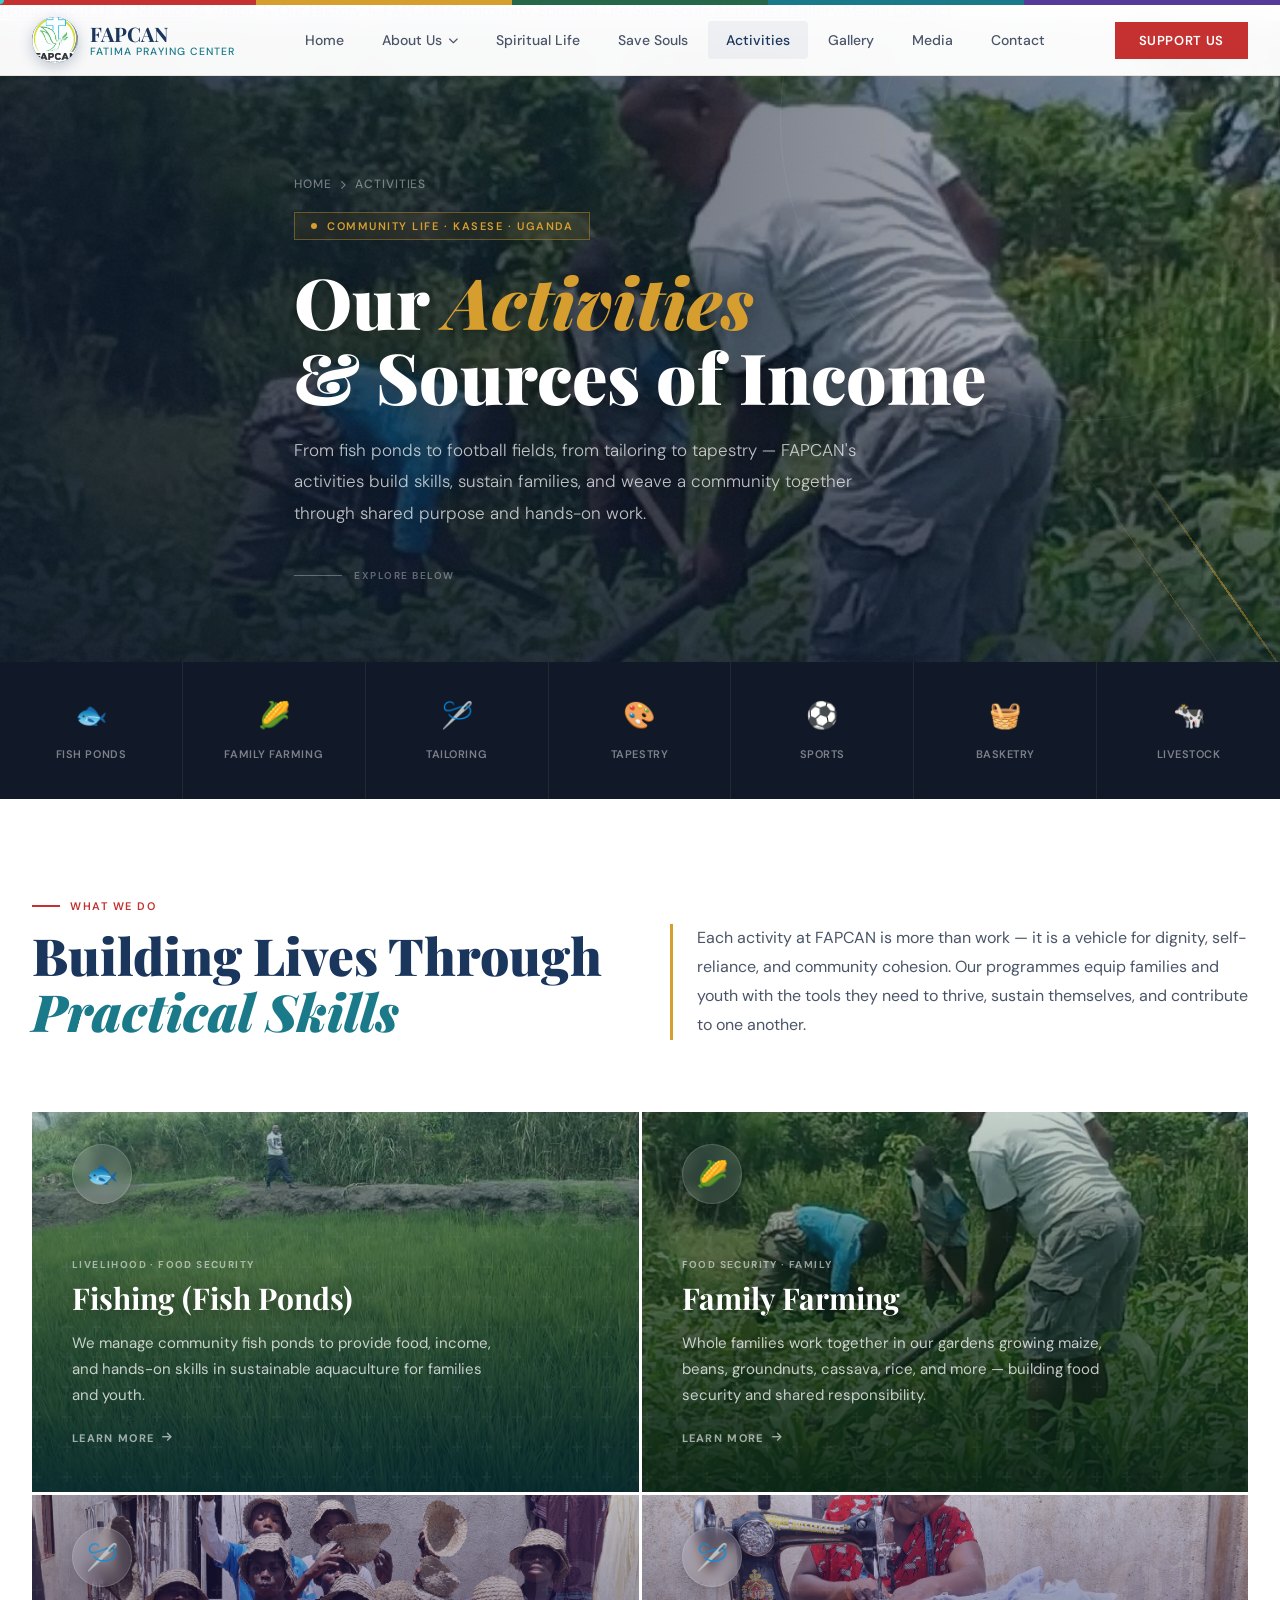
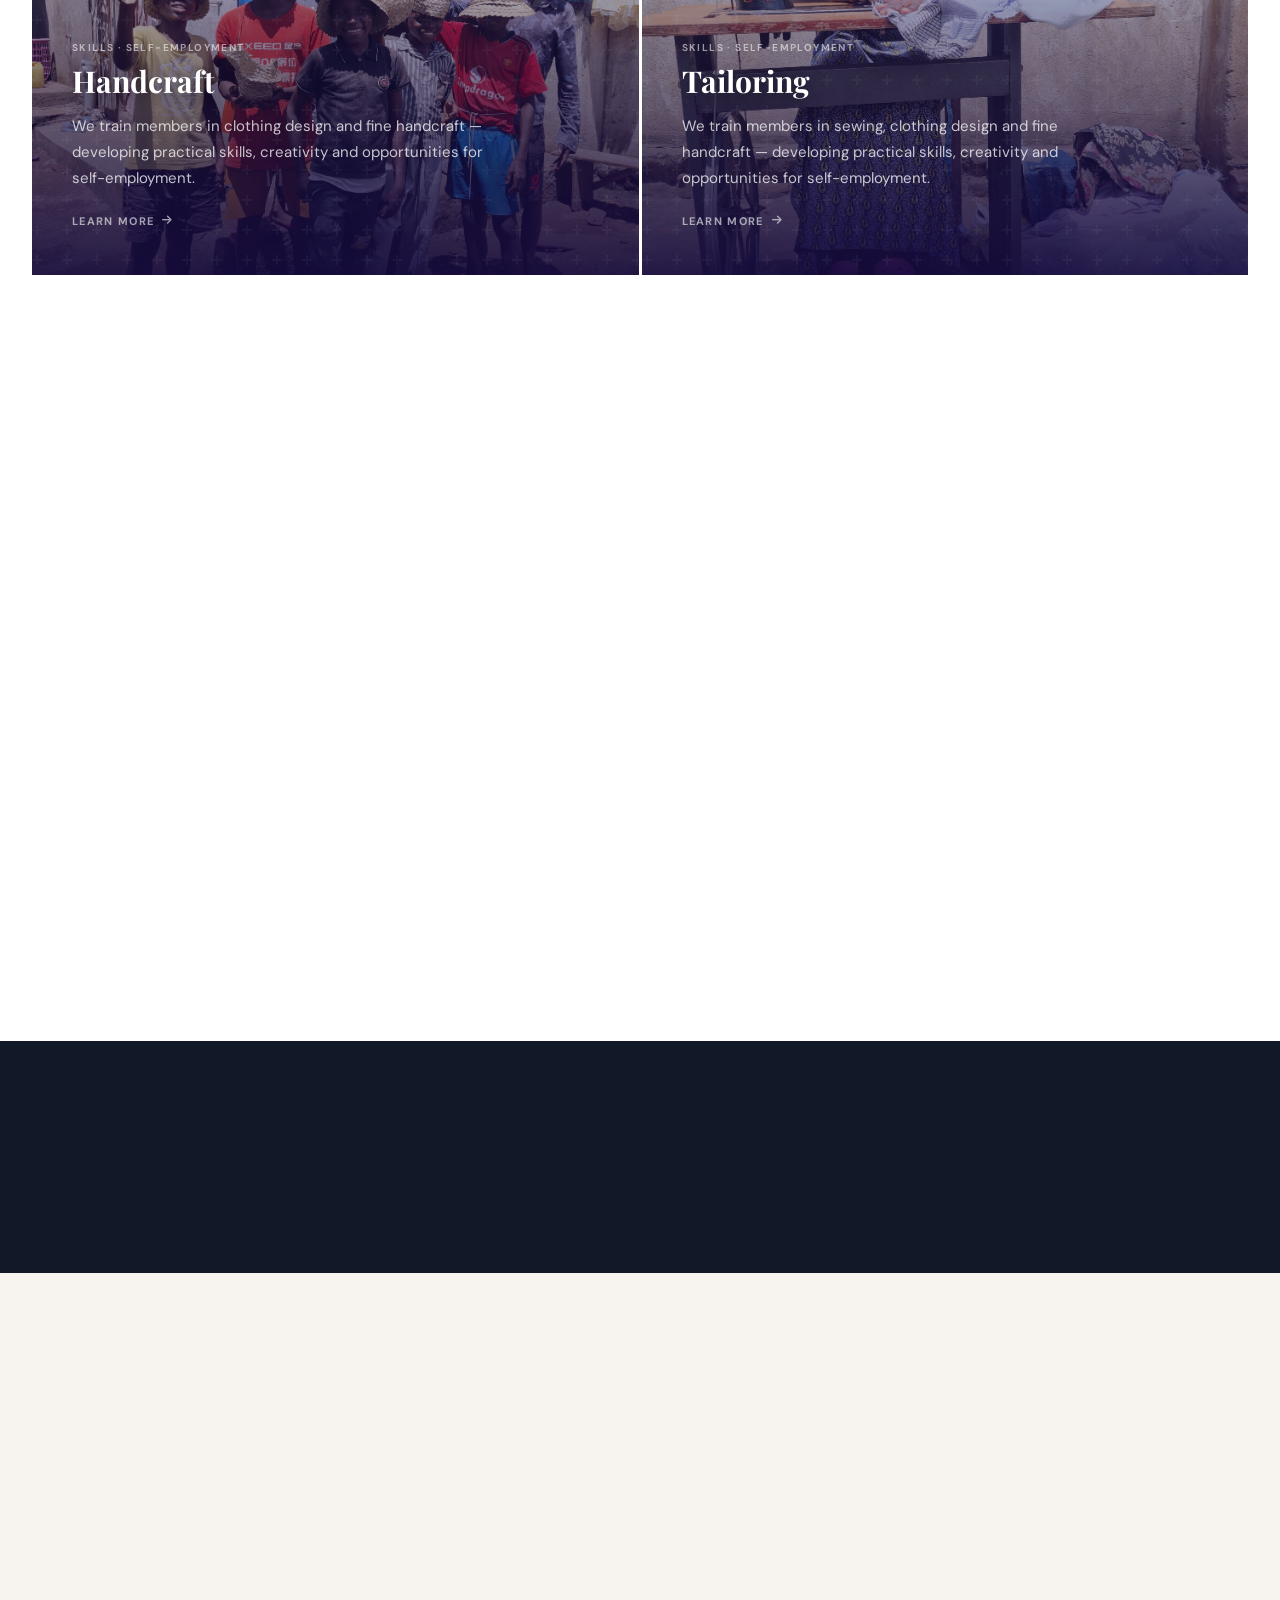
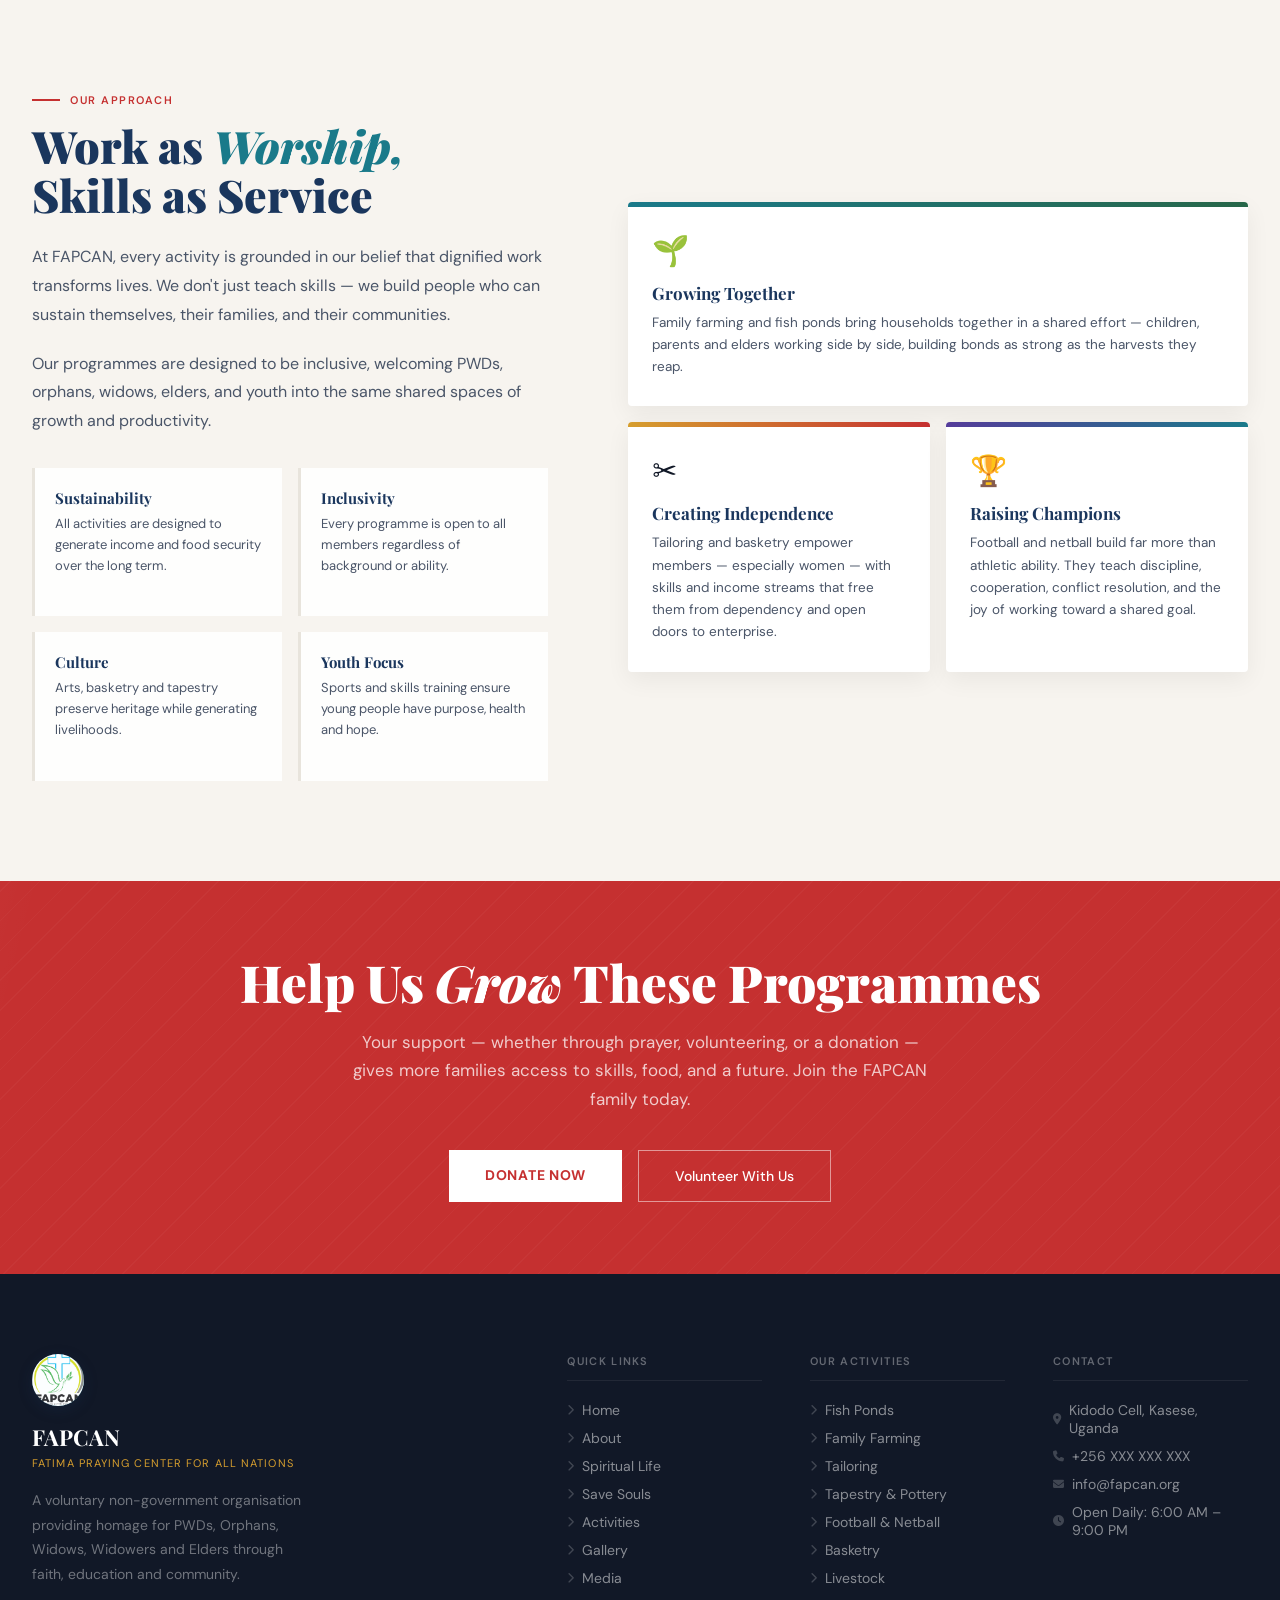
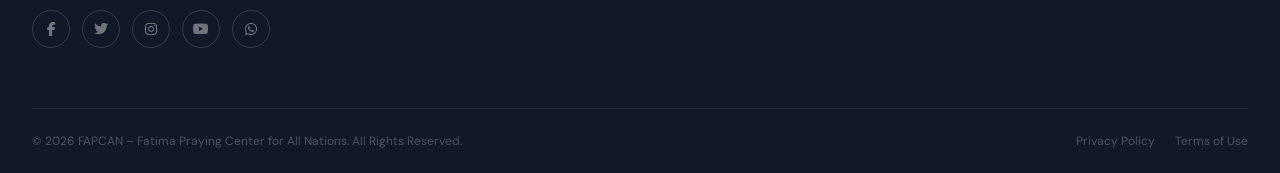
==== activities.html @ 00e12309 "Fix image filename extension for 'tap' item" ====
<!DOCTYPE html>
<html lang="en">
<head>
<meta charset="UTF-8">
<meta name="viewport" content="width=device-width, initial-scale=1.0">
<title>FAPCAN | Our Activities • Handcraft, Sports, Livestock</title>
<link rel="preconnect" href="https://fonts.googleapis.com">
<link href="https://fonts.googleapis.com/css2?family=Playfair+Display:ital,wght@0,400;0,600;0,700;0,900;1,400;1,700&family=DM+Sans:ital,wght@0,300;0,400;0,500;0,600;1,300&display=swap" rel="stylesheet">
<link rel="stylesheet" href="https://cdnjs.cloudflare.com/ajax/libs/font-awesome/6.4.0/css/all.min.css">
<style>
/* ═══════════════════════════════════════════
   MIF DESIGN SYSTEM — FAPCAN EDITION
═══════════════════════════════════════════ */
:root {
  --navy:    #1A365D;
  --navy-dk: #0f1f3d;
  --red:     #C53030;
  --gold:    #D69E2E;
  --gold-lt: #F6E05E;
  --green:   #276749;
  --teal:    #1A7A8A;
  --purple:  #553C9A;
  --off-white: #F7F4EF;
  --light-gray: #E8E4DC;
  --mid:     #4A5568;
  --dark:    #111827;
  --white:   #FFFFFF;
  --font-serif: 'Playfair Display', Georgia, serif;
  --font-sans:  'DM Sans', system-ui, sans-serif;
  --ease-out: cubic-bezier(0.16, 1, 0.3, 1);
  --ease-in-out: cubic-bezier(0.45, 0, 0.55, 1);
}

*, *::before, *::after { box-sizing: border-box; margin: 0; padding: 0; }
html { scroll-behavior: smooth; font-size: 16px; }

body {
  font-family: var(--font-sans);
  background: var(--off-white);
  color: var(--dark);
  overflow-x: hidden;
  cursor: none;
}

/* ── CUSTOM CURSOR ── */
.cursor {
  position: fixed; top: 0; left: 0; z-index: 9999;
  pointer-events: none; mix-blend-mode: difference;
}
.cursor-dot {
  width: 8px; height: 8px; border-radius: 50%;
  background: var(--white); transform: translate(-50%, -50%);
  transition: transform 0.1s;
}
.cursor-ring {
  width: 36px; height: 36px; border-radius: 50%;
  border: 1.5px solid rgba(255,255,255,0.6);
  transform: translate(-50%, -50%);
  transition: width 0.3s var(--ease-out), height 0.3s var(--ease-out), opacity 0.3s, transform 0.08s;
  margin-top: -22px; margin-left: -14px;
}
body.hovering .cursor-ring { width: 56px; height: 56px; opacity: 0.5; }

/* ── COLOUR BAND ── */
.colour-band {
  height: 5px; width: 100%;
  background: linear-gradient(to right,
    var(--red) 0%,   var(--red) 20%,
    var(--gold) 20%, var(--gold) 40%,
    var(--green) 40%,var(--green) 60%,
    var(--teal) 60%, var(--teal) 80%,
    var(--purple) 80%,var(--purple) 100%);
  position: fixed; top: 0; left: 0; z-index: 1001;
  transform-origin: left;
  animation: bandReveal 1.2s var(--ease-out) both;
}
@keyframes bandReveal { from { transform: scaleX(0); } to { transform: scaleX(1); } }

/* ── NAV ── */
nav {
  position: fixed; top: 5px; left: 0; right: 0; z-index: 1000;
  background: rgba(255,255,255,0.97);
  border-bottom: 1px solid var(--light-gray);
  backdrop-filter: blur(12px);
  transition: box-shadow 0.3s;
}
nav.scrolled { box-shadow: 0 4px 24px rgba(0,0,0,0.08); }
.nav-inner {
  max-width: 1320px; margin: 0 auto; padding: 0 32px;
  display: flex; align-items: center; justify-content: space-between;
  height: 70px;
}
.logo { display: flex; align-items: center; gap: 12px; text-decoration: none; }
.logo-badge {
  width: 46px; height: 46px; border-radius: 50%; flex-shrink: 0;
  background: linear-gradient(135deg, var(--navy), var(--teal));
  display: flex; align-items: center; justify-content: center;
  overflow: hidden;
  box-shadow: 0 4px 14px rgba(26,54,93,0.25);
}
.logo-badge img { width: 100%; height: 100%; object-fit: cover; }
.logo-badge-fallback {
  font-family: var(--font-serif); font-weight: 900; font-size: 15px;
  color: white; letter-spacing: -0.5px;
}
.logo-text { display: flex; flex-direction: column; }
.logo-text strong {
  font-family: var(--font-serif); font-weight: 700; font-size: 20px;
  color: var(--navy); line-height: 1.1;
}
.logo-text span {
  font-size: 10.5px; font-weight: 500; color: var(--teal);
  letter-spacing: 0.1em; text-transform: uppercase;
}
.nav-links { display: flex; list-style: none; gap: 2px; }
.nav-item { position: relative; }
.nav-link {
  display: flex; align-items: center; gap: 6px; padding: 10px 18px;
  font-size: 14px; font-weight: 500; color: var(--mid);
  text-decoration: none; border-radius: 4px;
  transition: color 0.2s, background 0.2s;
}
.nav-link:hover, .nav-link.active { color: var(--navy); background: rgba(26,54,93,0.05); }
.nav-link .arr { font-size: 10px; transition: transform 0.25s; }
.nav-item:hover .arr { transform: rotate(180deg); }
.dropdown {
  position: absolute; top: calc(100% + 8px); left: 0;
  background: var(--white); min-width: 260px;
  border: 1px solid var(--light-gray); border-radius: 8px;
  box-shadow: 0 16px 48px rgba(0,0,0,0.12);
  opacity: 0; visibility: hidden; transform: translateY(10px);
  transition: opacity 0.25s var(--ease-out), transform 0.25s var(--ease-out), visibility 0.25s;
  z-index: 200; overflow: hidden;
}
.nav-item:hover .dropdown { opacity: 1; visibility: visible; transform: translateY(0); }
.dropdown a {
  display: flex; align-items: center; gap: 12px;
  padding: 14px 20px; font-size: 14px; font-weight: 500; color: var(--mid);
  text-decoration: none; border-bottom: 1px solid rgba(0,0,0,0.04);
  transition: background 0.15s, color 0.15s, padding-left 0.2s;
}
.dropdown a:last-child { border-bottom: none; }
.dropdown a:hover { background: var(--off-white); color: var(--navy); padding-left: 26px; }
.dropdown a i { color: var(--red); width: 18px; text-align: center; font-size: 13px; }
.nav-cta {
  background: var(--red); color: white; border: none; cursor: pointer;
  padding: 10px 24px; font-size: 13px; font-weight: 600;
  letter-spacing: 0.05em; text-transform: uppercase;
  transition: background 0.2s, transform 0.15s;
  text-decoration: none; display: inline-block;
}
.nav-cta:hover { background: #9B2C2C; transform: translateY(-1px); }
.hamburger { display: none; cursor: pointer; padding: 6px; background: none; border: none; flex-direction: column; gap: 5px; }
.hamburger span { display: block; width: 24px; height: 2px; background: var(--navy); transition: transform 0.3s, opacity 0.3s; }

/* ══════════════════════════════════════
   PAGE HERO — with real background image
══════════════════════════════════════ */
.page-hero {
  padding-top: 75px;
  position: relative; overflow: hidden;
  min-height: 520px;
  display: flex; align-items: center;
}

/* BG image layer */
.page-hero-bg {
  position: absolute; inset: 0; z-index: 0;
  background-image: url('Agric1.jpg');
  background-size: cover;
  background-position: center 40%;
  transform: scale(1.08);
  animation: heroBgZoom 18s ease-in-out infinite alternate;
}
@keyframes heroBgZoom {
  from { transform: scale(1.08); background-position: center 40%; }
  to   { transform: scale(1.14); background-position: center 48%; }
}

/* multi-layer colour overlay */
.page-hero-overlay {
  position: absolute; inset: 0; z-index: 1;
  background:
    linear-gradient(to right, rgba(10,20,40,0.82) 0%, rgba(10,20,40,0.55) 55%, rgba(10,20,40,0.25) 100%),
    linear-gradient(to top,   rgba(10,20,40,0.60) 0%, transparent 50%);
}

/* animated grain */
.page-hero-grain {
  position: absolute; inset: 0; z-index: 2; pointer-events: none; opacity: 0.04;
  background-image: url("data:image/svg+xml,%3Csvg viewBox='0 0 256 256' xmlns='http://www.w3.org/2000/svg'%3E%3Cfilter id='noise'%3E%3CfeTurbulence type='fractalNoise' baseFrequency='0.9' numOctaves='4' stitchTiles='stitch'/%3E%3C/filter%3E%3Crect width='100%25' height='100%25' filter='url(%23noise)'/%3E%3C/svg%3E");
  animation: grainAnim 0.4s steps(1) infinite;
}
@keyframes grainAnim {
  0%  { transform: translate(0,0); }
  25% { transform: translate(-2px, 1px); }
  50% { transform: translate(1px, -2px); }
  75% { transform: translate(-1px, 2px); }
}

/* Geometric rings */
.page-hero-geo {
  position: absolute; inset: 0; overflow: hidden; pointer-events: none; z-index: 3;
}
.page-hero-geo-ring {
  position: absolute; border-radius: 50%;
  border: 1px solid rgba(255,255,255,0.06);
  animation: geoSpin linear infinite;
}
.page-hero-geo-ring:nth-child(1) { width: 600px; height: 600px; top: -200px; right: -100px; animation-duration: 60s; }
.page-hero-geo-ring:nth-child(2) { width: 400px; height: 400px; top: -80px; right: 0px; animation-duration: 45s; animation-direction: reverse; border-color: rgba(214,158,46,0.1); }
.page-hero-geo-ring:nth-child(3) { width: 250px; height: 250px; bottom: 40px; left: 35%; animation-duration: 35s; border-color: rgba(39,103,73,0.12); }
@keyframes geoSpin { from { transform: rotate(0deg); } to { transform: rotate(360deg); } }

/* Gold diagonal accent line */
.page-hero-line {
  position: absolute; bottom: 0; right: 0; z-index: 3; pointer-events: none;
  width: 400px; height: 300px; overflow: hidden;
}
.page-hero-line::before {
  content: '';
  position: absolute; bottom: -60px; right: -40px;
  width: 2px; height: 320px;
  background: linear-gradient(to top, transparent, rgba(214,158,46,0.5), transparent);
  transform: rotate(-35deg);
  transform-origin: bottom center;
  animation: lineReveal 1.8s 0.6s var(--ease-out) both;
}
.page-hero-line::after {
  content: '';
  position: absolute; bottom: -60px; right: 20px;
  width: 1px; height: 260px;
  background: linear-gradient(to top, transparent, rgba(214,158,46,0.25), transparent);
  transform: rotate(-35deg);
  transform-origin: bottom center;
  animation: lineReveal 1.8s 0.85s var(--ease-out) both;
}
@keyframes lineReveal {
  from { opacity: 0; height: 0; }
  to   { opacity: 1; height: 320px; }
}

.page-hero-inner {
  max-width: 1320px; margin: 0 auto; padding: 80px 32px;
  position: relative; z-index: 4;
}
.breadcrumb {
  display: flex; align-items: center; gap: 8px;
  font-size: 12px; font-weight: 500; letter-spacing: 0.08em; text-transform: uppercase;
  color: rgba(255,255,255,0.4); margin-bottom: 20px;
  animation: fadeUp 0.8s 0.2s var(--ease-out) both;
}
.breadcrumb a { color: rgba(255,255,255,0.4); text-decoration: none; transition: color 0.2s; }
.breadcrumb a:hover { color: var(--gold); }
.breadcrumb i { font-size: 9px; }
.page-hero-tag {
  display: inline-flex; align-items: center; gap: 10px;
  font-size: 11px; font-weight: 600; letter-spacing: 0.14em; text-transform: uppercase;
  color: var(--gold); border: 1px solid rgba(214,158,46,0.4);
  padding: 6px 16px; margin-bottom: 24px;
  background: rgba(214,158,46,0.08);
  backdrop-filter: blur(8px);
  animation: fadeUp 0.8s 0.3s var(--ease-out) both;
}
.page-hero-tag::before { content: ''; width: 6px; height: 6px; border-radius: 50%; background: var(--gold); animation: pulse 2s infinite; }
@keyframes pulse { 0%,100%{opacity:1;transform:scale(1)} 50%{opacity:0.5;transform:scale(0.8)} }
.page-hero-inner h1 {
  font-family: var(--font-serif); font-weight: 900;
  font-size: clamp(38px, 5.5vw, 72px); line-height: 1.07;
  color: white; margin-bottom: 20px;
  animation: fadeUp 0.9s 0.45s var(--ease-out) both;
  text-shadow: 0 4px 24px rgba(0,0,0,0.3);
}
.page-hero-inner h1 em { font-style: italic; color: var(--gold); }
.page-hero-inner p {
  font-size: 17px; font-weight: 300; color: rgba(255,255,255,0.72);
  max-width: 600px; line-height: 1.85;
  animation: fadeUp 0.9s 0.6s var(--ease-out) both;
  text-shadow: 0 2px 12px rgba(0,0,0,0.25);
}

/* Hero scroll indicator */
.hero-scroll {
  display: flex; align-items: center; gap: 12px; margin-top: 40px;
  animation: fadeUp 0.8s 0.85s var(--ease-out) both;
}
.hero-scroll-line {
  width: 48px; height: 1px; background: rgba(255,255,255,0.3);
  position: relative; overflow: hidden;
}
.hero-scroll-line::after {
  content: '';
  position: absolute; top: 0; left: -100%; width: 100%; height: 100%;
  background: var(--gold);
  animation: scrollLineSweep 2s 1.2s var(--ease-out) infinite;
}
@keyframes scrollLineSweep {
  0%   { left: -100%; }
  50%  { left: 0%; }
  100% { left: 100%; }
}
.hero-scroll span {
  font-size: 10px; font-weight: 600; letter-spacing: 0.15em; text-transform: uppercase;
  color: rgba(255,255,255,0.35);
}

@keyframes fadeUp {
  from { opacity: 0; transform: translateY(32px); }
  to   { opacity: 1; transform: translateY(0); }
}

/* ── SECTION COMMON ── */
.section-label {
  font-size: 11px; font-weight: 600; letter-spacing: 0.14em;
  text-transform: uppercase; color: var(--red); margin-bottom: 14px;
  display: flex; align-items: center; gap: 10px;
}
.section-label::before { content: ''; width: 28px; height: 2px; background: var(--red); display: block; }

/* ── REVEAL ANIMATION ── */
.reveal {
  opacity: 0; transform: translateY(40px);
  transition: opacity 0.8s var(--ease-out), transform 0.8s var(--ease-out);
}
.reveal.visible { opacity: 1; transform: none; }
.reveal-left { opacity: 0; transform: translateX(-50px); transition: opacity 0.9s var(--ease-out), transform 0.9s var(--ease-out); }
.reveal-left.visible { opacity: 1; transform: none; }
.reveal-right { opacity: 0; transform: translateX(50px); transition: opacity 0.9s var(--ease-out), transform 0.9s var(--ease-out); }
.reveal-right.visible { opacity: 1; transform: none; }
.reveal-delay-1 { transition-delay: 0.1s; }
.reveal-delay-2 { transition-delay: 0.2s; }
.reveal-delay-3 { transition-delay: 0.3s; }
.reveal-delay-4 { transition-delay: 0.4s; }
.reveal-delay-5 { transition-delay: 0.5s; }
.reveal-delay-6 { transition-delay: 0.6s; }

/* ── ACTIVITIES OVERVIEW STRIP ── */
.activities-overview {
  background: var(--dark); padding: 0;
  display: grid; grid-template-columns: repeat(7, 1fr);
}
.act-overview-item {
  padding: 36px 20px; border-right: 1px solid rgba(255,255,255,0.07);
  text-align: center; position: relative; overflow: hidden;
  transition: background 0.3s; cursor: pointer;
  text-decoration: none; display: block;
}
.act-overview-item:last-child { border-right: none; }
.act-overview-item::before {
  content: ''; position: absolute; bottom: 0; left: 0; right: 0; height: 3px;
  transform: scaleX(0); transform-origin: left;
  transition: transform 0.4s var(--ease-out);
}
.act-overview-item:nth-child(1)::before { background: var(--teal); }
.act-overview-item:nth-child(2)::before { background: var(--green); }
.act-overview-item:nth-child(3)::before { background: var(--purple); }
.act-overview-item:nth-child(4)::before { background: var(--gold); }
.act-overview-item:nth-child(5)::before { background: var(--red); }
.act-overview-item:nth-child(6)::before { background: var(--teal); }
.act-overview-item:nth-child(7)::before { background: var(--green); }
.act-overview-item:hover::before { transform: scaleX(1); }
.act-overview-item:hover { background: rgba(255,255,255,0.04); }
.act-overview-icon { font-size: 26px; margin-bottom: 10px; display: block; transition: transform 0.3s var(--ease-out); }
.act-overview-item:hover .act-overview-icon { transform: scale(1.25) translateY(-3px); }
.act-overview-label { font-size: 11px; font-weight: 600; color: rgba(255,255,255,0.45); letter-spacing: 0.05em; text-transform: uppercase; line-height: 1.4; }

/* ── MAIN ACTIVITIES SECTION ── */
.activities-main {
  padding: 100px 0;
  background: var(--white);
}
.activities-main-inner {
  max-width: 1320px; margin: 0 auto; padding: 0 32px;
}
.activities-main-header {
  display: grid; grid-template-columns: 1fr 1fr; gap: 60px; align-items: end;
  margin-bottom: 72px;
}
.activities-main-header h2 {
  font-family: var(--font-serif); font-weight: 900;
  font-size: clamp(30px, 4vw, 52px); color: var(--navy); line-height: 1.1;
}
.activities-main-header h2 em { font-style: italic; color: var(--teal); }
.activities-main-header p {
  font-size: 16px; color: var(--mid); line-height: 1.8;
  border-left: 3px solid var(--gold); padding-left: 24px;
}

/* ══════════════════════════════════════
   ACTIVITY CARDS — with background images
   NEW IMAGES INTEGRATED: handcraft, pottery, basket, sports, livestock
══════════════════════════════════════ */
.act-featured-grid {
  display: grid;
  grid-template-columns: 1fr 1fr;
  gap: 3px;
  margin-bottom: 3px;
}

/* ─ LARGE CARD ─ */
.act-card-large {
  position: relative; overflow: hidden;
  min-height: 380px;
  display: flex; flex-direction: column; justify-content: flex-end;
  padding: 44px 40px;
  cursor: pointer;
  transition: transform 0.5s var(--ease-out);
}
.act-card-large:hover { transform: scale(1.005); }

/* Background image layer */
.act-card-bg {
  position: absolute; inset: 0; z-index: 0;
  background-size: cover; background-position: center;
  transform: scale(1.06);
  transition: transform 0.7s var(--ease-out), filter 0.5s;
  filter: saturate(0.85);
}
.act-card-large:hover .act-card-bg { transform: scale(1.12); filter: saturate(1.1); }

/* Gradient overlay on top of image */
.act-card-large-overlay {
  position: absolute; inset: 0; z-index: 1;
  transition: opacity 0.4s;
}
.c-teal  .act-card-large-overlay { background: linear-gradient(to top, rgba(4,38,46,0.9) 0%, rgba(4,38,46,0.55) 50%, rgba(10,74,86,0.3) 100%); }
.c-green .act-card-large-overlay { background: linear-gradient(to top, rgba(10,35,22,0.92) 0%, rgba(10,35,22,0.55) 50%, rgba(20,67,45,0.25) 100%); }
.c-purple .act-card-large-overlay { background: linear-gradient(to top, rgba(20,10,60,0.92) 0%, rgba(20,10,60,0.55) 50%, rgba(45,30,107,0.25) 100%); }
.c-gold   .act-card-large-overlay { background: linear-gradient(to top, rgba(60,35,0,0.92) 0%, rgba(60,35,0,0.55) 50%, rgba(100,65,0,0.25) 100%); }
.act-card-large:hover .act-card-large-overlay { opacity: 0.85; }

/* Pattern overlay */
.act-card-large::after {
  content: ''; position: absolute; inset: 0; pointer-events: none; z-index: 2;
  opacity: 0.04;
  background-image: url("data:image/svg+xml,%3Csvg width='60' height='60' viewBox='0 0 60 60' xmlns='http://www.w3.org/2000/svg'%3E%3Cg fill='none' fill-rule='evenodd'%3E%3Cg fill='%23ffffff' fill-opacity='1'%3E%3Cpath d='M36 34v-4h-2v4h-4v2h4v4h2v-4h4v-2h-4zm0-30V0h-2v4h-4v2h4v4h2V6h4V4h-4zM6 34v-4H4v4H0v2h4v4h2v-4h4v-2H6zM6 4V0H4v4H0v2h4v4h2V6h4V4H6z'/%3E%3C/g%3E%3C/g%3E%3C/svg%3E");
}

.act-card-large-num {
  position: absolute; top: 32px; right: 36px;
  font-family: var(--font-serif); font-weight: 900; font-size: 90px;
  color: rgba(255,255,255,0.07); line-height: 1;
  z-index: 3; transition: color 0.4s, transform 0.5s var(--ease-out);
  pointer-events: none;
}
.act-card-large:hover .act-card-large-num { color: rgba(255,255,255,0.13); transform: scale(1.05) translateY(-4px); }

.act-card-large-icon {
  position: absolute; top: 32px; left: 40px;
  width: 60px; height: 60px; border-radius: 50%;
  background: rgba(255,255,255,0.12);
  display: flex; align-items: center; justify-content: center;
  font-size: 26px; z-index: 4;
  transition: transform 0.5s var(--ease-out), background 0.3s, box-shadow 0.4s;
  backdrop-filter: blur(6px);
  border: 1px solid rgba(255,255,255,0.15);
  box-shadow: 0 4px 16px rgba(0,0,0,0.2);
}
.act-card-large:hover .act-card-large-icon {
  transform: scale(1.15) rotate(-10deg);
  background: rgba(255,255,255,0.22);
  box-shadow: 0 8px 28px rgba(0,0,0,0.35);
}

.act-card-large-tag {
  font-size: 10px; font-weight: 700; letter-spacing: 0.14em; text-transform: uppercase;
  color: rgba(255,255,255,0.55); margin-bottom: 10px; display: block;
  position: relative; z-index: 4;
}
.act-card-large h3 {
  font-family: var(--font-serif); font-weight: 700; font-size: 30px;
  color: white; line-height: 1.15; margin-bottom: 14px;
  position: relative; z-index: 4;
  text-shadow: 0 2px 16px rgba(0,0,0,0.4);
  transition: transform 0.4s var(--ease-out);
}
.act-card-large:hover h3 { transform: translateY(-3px); }
.act-card-large p {
  font-size: 15px; color: rgba(255,255,255,0.75); line-height: 1.75;
  max-width: 420px; position: relative; z-index: 4;
}
.act-card-large-arrow {
  display: inline-flex; align-items: center; gap: 8px; margin-top: 22px;
  font-size: 11px; font-weight: 700; letter-spacing: 0.12em; text-transform: uppercase;
  color: rgba(255,255,255,0.6); text-decoration: none;
  position: relative; z-index: 4;
  transition: gap 0.3s var(--ease-out), color 0.25s;
  padding-bottom: 3px;
}
.act-card-large-arrow::after {
  content: '';
  position: absolute; bottom: 0; left: 0; width: 0; height: 1px;
  background: rgba(255,255,255,0.7);
  transition: width 0.4s var(--ease-out);
}
.act-card-large:hover .act-card-large-arrow { gap: 18px; color: white; }
.act-card-large:hover .act-card-large-arrow::after { width: 100%; }

/* ─ SMALL CARD ─ */
.act-small-grid {
  display: grid;
  grid-template-columns: repeat(3, 1fr);
  gap: 3px;
}
.act-card-small {
  position: relative; overflow: hidden;
  min-height: 280px;
  display: flex; flex-direction: column; justify-content: flex-end;
  padding: 32px 28px;
  cursor: pointer;
  transition: transform 0.5s var(--ease-out);
}
.act-card-small:hover { transform: scale(1.005); }

.act-card-small .act-card-bg {
  position: absolute; inset: 0; z-index: 0;
  background-size: cover; background-position: center;
  transform: scale(1.06);
  transition: transform 0.7s var(--ease-out), filter 0.5s;
  filter: saturate(0.8);
}
.act-card-small:hover .act-card-bg { transform: scale(1.13); filter: saturate(1.1); }

.act-card-small-overlay {
  position: absolute; inset: 0; z-index: 1;
  transition: opacity 0.4s;
}
.c-red   .act-card-small-overlay { background: linear-gradient(to top, rgba(70,5,5,0.92) 0%, rgba(70,5,5,0.55) 50%, rgba(120,10,10,0.25) 100%); }
.c-navy  .act-card-small-overlay { background: linear-gradient(to top, rgba(5,10,30,0.92) 0%, rgba(5,10,30,0.55) 50%, rgba(15,31,61,0.25) 100%); }
.c-green2 .act-card-small-overlay { background: linear-gradient(to top, rgba(10,22,12,0.92) 0%, rgba(10,22,12,0.55) 50%, rgba(28,58,36,0.25) 100%); }
.act-card-small:hover .act-card-small-overlay { opacity: 0.82; }

.act-card-small::after {
  content: ''; position: absolute; inset: 0; pointer-events: none; z-index: 2; opacity: 0.04;
  background-image: url("data:image/svg+xml,%3Csvg width='60' height='60' viewBox='0 0 60 60' xmlns='http://www.w3.org/2000/svg'%3E%3Cg fill='none' fill-rule='evenodd'%3E%3Cg fill='%23ffffff' fill-opacity='1'%3E%3Cpath d='M36 34v-4h-2v4h-4v2h4v4h2v-4h4v-2h-4zm0-30V0h-2v4h-4v2h4v4h2V6h4V4h-4zM6 34v-4H4v4H0v2h4v4h2v-4h4v-2H6zM6 4V0H4v4H0v2h4v4h2V6h4V4H6z'/%3E%3C/g%3E%3C/g%3E%3C/svg%3E");
}

.act-card-small-num {
  position: absolute; top: 20px; right: 24px;
  font-family: var(--font-serif); font-weight: 900; font-size: 68px;
  color: rgba(255,255,255,0.07); line-height: 1; z-index: 3;
  pointer-events: none; transition: color 0.4s, transform 0.5s var(--ease-out);
}
.act-card-small:hover .act-card-small-num { color: rgba(255,255,255,0.14); transform: scale(1.05) translateY(-3px); }

.act-card-small-icon {
  position: absolute; top: 24px; left: 28px;
  width: 50px; height: 50px; border-radius: 50%;
  background: rgba(255,255,255,0.12);
  display: flex; align-items: center; justify-content: center;
  font-size: 22px; z-index: 4;
  transition: transform 0.5s var(--ease-out), background 0.3s, box-shadow 0.4s;
  backdrop-filter: blur(6px);
  border: 1px solid rgba(255,255,255,0.15);
  box-shadow: 0 4px 12px rgba(0,0,0,0.2);
}
.act-card-small:hover .act-card-small-icon {
  transform: scale(1.15) rotate(-10deg);
  background: rgba(255,255,255,0.22);
  box-shadow: 0 8px 24px rgba(0,0,0,0.3);
}

.act-card-small-tag {
  font-size: 9px; font-weight: 700; letter-spacing: 0.14em; text-transform: uppercase;
  color: rgba(255,255,255,0.5); margin-bottom: 8px; display: block;
  position: relative; z-index: 4;
}
.act-card-small h3 {
  font-family: var(--font-serif); font-weight: 700; font-size: 23px;
  color: white; line-height: 1.2; margin-bottom: 10px;
  position: relative; z-index: 4;
  text-shadow: 0 2px 12px rgba(0,0,0,0.5);
  transition: transform 0.4s var(--ease-out);
}
.act-card-small:hover h3 { transform: translateY(-3px); }
.act-card-small p {
  font-size: 13.5px; color: rgba(255,255,255,0.7); line-height: 1.7;
  position: relative; z-index: 4;
}
.act-card-small-arrow {
  display: inline-flex; align-items: center; gap: 8px; margin-top: 18px;
  font-size: 10px; font-weight: 700; letter-spacing: 0.12em; text-transform: uppercase;
  color: rgba(255,255,255,0.5); text-decoration: none;
  position: relative; z-index: 4;
  transition: gap 0.3s var(--ease-out), color 0.25s;
  padding-bottom: 3px;
}
.act-card-small-arrow::after {
  content: '';
  position: absolute; bottom: 0; left: 0; width: 0; height: 1px;
  background: rgba(255,255,255,0.6);
  transition: width 0.4s var(--ease-out);
}
.act-card-small:hover .act-card-small-arrow { gap: 16px; color: white; }
.act-card-small:hover .act-card-small-arrow::after { width: 100%; }

/* ── IMPACT STRIP ── */
.impact-strip {
  background: var(--dark); padding: 0;
  display: grid; grid-template-columns: repeat(4, 1fr);
}
.impact-item {
  padding: 52px 32px; border-right: 1px solid rgba(255,255,255,0.07);
  text-align: center; position: relative; overflow: hidden;
  transition: background 0.3s;
}
.impact-item:last-child { border-right: none; }
.impact-item::before {
  content: ''; position: absolute; bottom: 0; left: 0; right: 0; height: 3px;
  transform: scaleX(0); transform-origin: left;
  transition: transform 0.5s var(--ease-out);
}
.impact-item:nth-child(1)::before { background: var(--teal); }
.impact-item:nth-child(2)::before { background: var(--green); }
.impact-item:nth-child(3)::before { background: var(--gold); }
.impact-item:nth-child(4)::before { background: var(--red); }
.impact-item:hover::before { transform: scaleX(1); }
.impact-item:hover { background: rgba(255,255,255,0.03); }
.impact-icon { font-size: 28px; color: rgba(255,255,255,0.2); margin-bottom: 14px; transition: transform 0.4s var(--ease-out), color 0.3s; }
.impact-item:hover .impact-icon { transform: scale(1.2) translateY(-2px); }
.impact-item:nth-child(1):hover .impact-icon { color: var(--teal); }
.impact-item:nth-child(2):hover .impact-icon { color: var(--green); }
.impact-item:nth-child(3):hover .impact-icon { color: var(--gold); }
.impact-item:nth-child(4):hover .impact-icon { color: var(--red); }
.impact-num {
  font-family: var(--font-serif); font-weight: 900; font-size: 52px;
  color: white; line-height: 1; margin-bottom: 8px;
  transition: transform 0.4s var(--ease-out);
}
.impact-item:hover .impact-num { transform: scale(1.05); }
.impact-item:nth-child(1) .impact-num { color: var(--teal); }
.impact-item:nth-child(2) .impact-num { color: var(--green); }
.impact-item:nth-child(3) .impact-num { color: var(--gold); }
.impact-item:nth-child(4) .impact-num { color: var(--red); }
.impact-label { font-size: 13px; font-weight: 500; color: rgba(255,255,255,0.45); letter-spacing: 0.04em; }

/* ── WHY ACTIVITIES SECTION ── */
.why-activities {
  padding: 100px 0;
  background: var(--off-white);
  position: relative; overflow: hidden;
}
.why-activities::before {
  content: ''; position: absolute; inset: 0;
  background-image: url('Agric3.jpg');
  background-size: cover; background-position: center;
  background-attachment: fixed; z-index: 0; opacity: 0.06;
}
.why-inner {
  max-width: 1320px; margin: 0 auto; padding: 0 32px;
  position: relative; z-index: 2;
}
.why-grid {
  display: grid; grid-template-columns: 5fr 6fr; gap: 80px; align-items: center;
}
.why-text h2 {
  font-family: var(--font-serif); font-weight: 900;
  font-size: clamp(28px, 3.5vw, 48px); line-height: 1.1; margin-bottom: 24px;
  color: var(--navy);
}
.why-text h2 em { font-style: italic; color: var(--teal); }
.why-text p { font-size: 16px; line-height: 1.8; color: var(--mid); margin-bottom: 20px; }
.why-pillars { display: grid; grid-template-columns: 1fr 1fr; gap: 16px; margin-top: 32px; }
.why-pillar {
  padding: 20px; border-left: 3px solid var(--light-gray);
  background: rgba(255,255,255,0.85); backdrop-filter: blur(8px);
  transition: border-color 0.3s, transform 0.4s var(--ease-out), box-shadow 0.3s;
}
.why-pillar:hover { border-color: var(--teal); transform: translateX(5px); box-shadow: 0 4px 20px rgba(0,0,0,0.08); }
.why-pillar h4 { font-family: var(--font-serif); font-size: 15px; font-weight: 700; color: var(--navy); margin-bottom: 6px; }
.why-pillar p { font-size: 13px; color: var(--mid); line-height: 1.6; }

.why-visual { display: grid; grid-template-columns: 1fr 1fr; gap: 16px; }
.why-visual-card {
  background: var(--white); border-radius: 4px; overflow: hidden;
  box-shadow: 0 8px 24px rgba(0,0,0,0.06);
  transition: transform 0.4s var(--ease-out), box-shadow 0.4s;
}
.why-visual-card:hover { transform: translateY(-8px); box-shadow: 0 24px 56px rgba(0,0,0,0.14); }
.why-visual-card:first-child { grid-column: 1 / -1; }
.why-visual-band {
  height: 5px;
  background: linear-gradient(to right, var(--teal), var(--green));
  transform-origin: left;
  transition: transform 0.4s var(--ease-out);
}
.why-visual-card:hover .why-visual-band { transform: scaleX(1.02); }
.why-visual-card:nth-child(2) .why-visual-band { background: linear-gradient(to right, var(--gold), var(--red)); }
.why-visual-card:nth-child(3) .why-visual-band { background: linear-gradient(to right, var(--purple), var(--teal)); }
.why-visual-body { padding: 24px 24px 28px; }
.why-visual-body .prog-icon { font-size: 30px; margin-bottom: 12px; display: block; transition: transform 0.4s var(--ease-out); }
.why-visual-card:hover .prog-icon { transform: scale(1.2) rotate(-6deg); }
.why-visual-body h4 { font-family: var(--font-serif); font-size: 17px; font-weight: 700; color: var(--navy); margin-bottom: 8px; }
.why-visual-body p { font-size: 13.5px; color: var(--mid); line-height: 1.65; }

/* ── PHOTO BAND / PARALLAX STRIP ── */
.photo-band {
  height: 320px;
  position: relative; overflow: hidden;
  display: grid; grid-template-columns: repeat(5, 1fr);
  gap: 3px;
}
.photo-band-item {
  position: relative; overflow: hidden;
}
.photo-band-item-bg {
  position: absolute; inset: 0;
  background-size: cover; background-position: center;
  transform: scale(1.1);
  transition: transform 0.7s var(--ease-out), filter 0.5s;
  filter: saturate(0.7) brightness(0.85);
}
.photo-band-item:hover .photo-band-item-bg { transform: scale(1); filter: saturate(1) brightness(0.95); }
.photo-band-item-label {
  position: absolute; bottom: 0; left: 0; right: 0;
  padding: 28px 20px 20px;
  background: linear-gradient(to top, rgba(0,0,0,0.6), transparent);
  font-size: 11px; font-weight: 600; color: rgba(255,255,255,0.75);
  letter-spacing: 0.1em; text-transform: uppercase;
  transform: translateY(6px); opacity: 0;
  transition: transform 0.4s var(--ease-out), opacity 0.4s;
  z-index: 2;
}
.photo-band-item:hover .photo-band-item-label { transform: translateY(0); opacity: 1; }

/* ── CTA BAND ── */
.cta-band {
  background: var(--red); padding: 72px 0;
  position: relative; overflow: hidden;
}
.cta-band::before {
  content: ''; position: absolute; inset: 0;
  background: repeating-linear-gradient(
    -45deg, transparent 0, transparent 20px,
    rgba(255,255,255,0.03) 20px, rgba(255,255,255,0.03) 21px
  );
}
/* Animated shimmer wave */
.cta-band::after {
  content: ''; position: absolute; top: -50%; left: -60%; width: 80%; height: 200%;
  background: linear-gradient(105deg, transparent 30%, rgba(255,255,255,0.07) 50%, transparent 70%);
  animation: ctaShimmer 6s linear infinite;
}
@keyframes ctaShimmer { from { left: -60%; } to { left: 100%; } }
.cta-inner { max-width: 900px; margin: 0 auto; padding: 0 32px; text-align: center; position: relative; z-index: 2; }
.cta-inner h2 {
  font-family: var(--font-serif); font-weight: 900; color: white;
  font-size: clamp(28px, 4vw, 52px); line-height: 1.15; margin-bottom: 16px;
}
.cta-inner h2 em { font-style: italic; }
.cta-inner p { font-size: 17px; color: rgba(255,255,255,0.75); margin-bottom: 36px; max-width: 580px; margin-left: auto; margin-right: auto; line-height: 1.7; }
.cta-btns { display: flex; gap: 16px; justify-content: center; flex-wrap: wrap; }
.btn-cta-light {
  background: white; color: var(--red); border: none;
  padding: 16px 36px; font-size: 14px; font-weight: 700;
  letter-spacing: 0.05em; text-transform: uppercase; cursor: pointer;
  text-decoration: none; display: inline-block;
  transition: background 0.25s, transform 0.25s, box-shadow 0.25s;
}
.btn-cta-light:hover { background: var(--off-white); transform: translateY(-3px); box-shadow: 0 12px 32px rgba(0,0,0,0.25); }
.btn-cta-ghost {
  background: transparent; color: white;
  border: 1.5px solid rgba(255,255,255,0.5);
  padding: 16px 36px; font-size: 14px; font-weight: 500;
  cursor: pointer; text-decoration: none; display: inline-block;
  transition: border-color 0.25s, background 0.25s, transform 0.25s;
}
.btn-cta-ghost:hover { border-color: white; background: rgba(255,255,255,0.1); transform: translateY(-3px); }

/* ── FOOTER ── */
footer {
  background: var(--dark); padding: 80px 0 0;
}
.footer-inner { max-width: 1320px; margin: 0 auto; padding: 0 32px; }
.footer-top { display: grid; grid-template-columns: 2.5fr 1fr 1fr 1fr; gap: 48px; padding-bottom: 60px; border-bottom: 1px solid rgba(255,255,255,0.08); }
.footer-brand .logo-badge { width: 52px; height: 52px; margin-bottom: 16px; }
.footer-brand strong { font-family: var(--font-serif); font-weight: 700; font-size: 22px; color: white; display: block; margin-bottom: 4px; }
.footer-brand .tagline { font-size: 11px; letter-spacing: 0.1em; text-transform: uppercase; color: var(--gold); display: block; margin-bottom: 18px; }
.footer-brand p { font-size: 14px; color: rgba(255,255,255,0.4); line-height: 1.75; max-width: 280px; margin-bottom: 24px; }
.footer-socials { display: flex; gap: 12px; }
.footer-socials a {
  width: 38px; height: 38px; border: 1px solid rgba(255,255,255,0.15); border-radius: 50%;
  display: flex; align-items: center; justify-content: center;
  color: rgba(255,255,255,0.4); font-size: 14px; text-decoration: none;
  transition: border-color 0.25s, color 0.25s, background 0.25s, transform 0.25s;
}
.footer-socials a:hover { border-color: var(--gold); color: var(--gold); background: rgba(214,158,46,0.1); transform: translateY(-4px); }
.footer-col h4 {
  font-size: 11px; font-weight: 600; letter-spacing: 0.12em; text-transform: uppercase;
  color: rgba(255,255,255,0.35); margin-bottom: 20px; padding-bottom: 12px;
  border-bottom: 1px solid rgba(255,255,255,0.07);
}
.footer-col ul { list-style: none; display: flex; flex-direction: column; gap: 10px; }
.footer-col ul a {
  font-size: 14px; color: rgba(255,255,255,0.5); text-decoration: none;
  transition: color 0.2s, padding-left 0.25s;
  display: flex; align-items: center; gap: 8px;
}
.footer-col ul a i { font-size: 11px; color: rgba(255,255,255,0.2); transition: color 0.2s; }
.footer-col ul a:hover { color: white; padding-left: 4px; }
.footer-col ul a:hover i { color: var(--gold); }
.footer-bottom {
  padding: 24px 0; display: flex; justify-content: space-between; align-items: center; flex-wrap: wrap; gap: 12px;
}
.footer-bottom p { font-size: 12px; color: rgba(255,255,255,0.25); }
.footer-bottom-links { display: flex; gap: 20px; }
.footer-bottom-links a { font-size: 12px; color: rgba(255,255,255,0.25); text-decoration: none; transition: color 0.2s; }
.footer-bottom-links a:hover { color: rgba(255,255,255,0.5); }

/* ── MOBILE NAV ── */
@media (max-width: 1024px) {
  .nav-links { display: none; }
  .hamburger { display: flex; }
  .mobile-menu {
    position: fixed; top: 75px; left: 0; right: 0; bottom: 0;
    background: white; z-index: 999; overflow-y: auto;
    transform: translateX(100%); transition: transform 0.4s var(--ease-out);
    padding: 20px 0;
  }
  .mobile-menu.open { transform: none; }
  .mob-link {
    display: block; padding: 16px 32px; font-size: 16px; font-weight: 500;
    color: var(--navy); text-decoration: none; border-bottom: 1px solid var(--light-gray);
    transition: background 0.15s;
  }
  .mob-link:hover { background: var(--off-white); }
  .mob-link.sub { padding-left: 52px; font-size: 14px; color: var(--mid); }
}

@media (max-width: 960px) {
  .activities-overview { grid-template-columns: repeat(4, 1fr); }
  .act-featured-grid { grid-template-columns: 1fr; }
  .act-small-grid { grid-template-columns: 1fr; }
  .activities-main-header { grid-template-columns: 1fr; gap: 24px; }
  .why-grid { grid-template-columns: 1fr; gap: 40px; }
  .impact-strip { grid-template-columns: repeat(2, 1fr); }
  .impact-item { border-bottom: 1px solid rgba(255,255,255,0.07); }
  .footer-top { grid-template-columns: 1fr 1fr; }
  .photo-band { grid-template-columns: repeat(3, 1fr); height: 260px; }
  .photo-band-item:nth-child(4), .photo-band-item:nth-child(5) { display: none; }
}

@media (max-width: 640px) {
  .activities-overview { grid-template-columns: repeat(2, 1fr); }
  .why-pillars { grid-template-columns: 1fr; }
  .why-visual { grid-template-columns: 1fr; }
  .why-visual-card:first-child { grid-column: auto; }
  .impact-strip { grid-template-columns: 1fr 1fr; }
  .nav-inner, .activities-main-inner, .why-inner, .footer-inner, .page-hero-inner { padding: 0 20px; }
  .page-hero-inner { padding: 60px 20px; }
  .activities-main { padding: 70px 0; }
  .why-activities { padding: 70px 0; }
  .photo-band { grid-template-columns: repeat(2, 1fr); height: 200px; }
  .photo-band-item:nth-child(5) { display: none; }
}
</style>
</head>
<body>

<!-- CUSTOM CURSOR -->
<div class="cursor" id="cursor">
  <div class="cursor-dot"></div>
  <div class="cursor-ring"></div>
</div>

<!-- COLOUR BAND -->
<div class="colour-band"></div>

<!-- NAV (unchanged) -->
<nav id="mainNav">
  <div class="nav-inner">
    <a href="index.html" class="logo">
      <div class="logo-badge">
        <img src="fapcan.jpg" alt="FAPCAN" onerror="this.style.display='none';this.nextElementSibling.style.display='flex'">
        <span class="logo-badge-fallback" style="display:none">FAP</span>
      </div>
      <div class="logo-text">
        <strong>FAPCAN</strong>
        <span>Fatima Praying Center</span>
      </div>
    </a>
    <ul class="nav-links">
      <li class="nav-item"><a href="index.html" class="nav-link">Home</a></li>
      <li class="nav-item">
        <a href="index.html#about" class="nav-link">About Us <i class="fas fa-chevron-down arr"></i></a>
        <div class="dropdown">
          <a href="index.html#mission"><i class="fas fa-cross"></i> Mission &amp; Vision</a>
          <a href="index.html#history"><i class="fas fa-history"></i> Our History</a>
          <a href="community.html"><i class="fas fa-users"></i> FAPCAN Community</a>
          <a href="index.html#location"><i class="fas fa-map-marker-alt"></i> Location</a>
        </div>
      </li>
      <li class="nav-item"><a href="prayer.html" class="nav-link">Spiritual Life</a></li>
      <li class="nav-item"><a href="save.html" class="nav-link">Save Souls</a></li>
      <li class="nav-item"><a href="activities.html" class="nav-link active">Activities</a></li>
      <li class="nav-item"><a href="gallery.html" class="nav-link">Gallery</a></li>
      <li class="nav-item"><a href="film.html" class="nav-link">Media</a></li>
      <li class="nav-item"><a href="index.html#contact" class="nav-link">Contact</a></li>
    </ul>
    <a href="#" class="nav-cta">Support Us</a>
    <button class="hamburger" aria-label="Menu">
      <span></span><span></span><span></span>
    </button>
  </div>
</nav>

<!-- MOBILE MENU -->
<div class="mobile-menu" id="mobileMenu">
  <a href="index.html" class="mob-link">Home</a>
  <a href="index.html#about" class="mob-link">About Us</a>
  <a href="index.html#mission" class="mob-link sub">↳ Mission &amp; Vision</a>
  <a href="index.html#history" class="mob-link sub">↳ Our History</a>
  <a href="community.html" class="mob-link sub">↳ FAPCAN Community</a>
  <a href="prayer.html" class="mob-link">Spiritual Life</a>
  <a href="save.html" class="mob-link">Save Souls</a>
  <a href="activities.html" class="mob-link">Activities</a>
  <a href="gallery.html" class="mob-link">Gallery</a>
  <a href="film.html" class="mob-link">Media</a>
  <a href="index.html#contact" class="mob-link">Contact</a>
</div>

<!-- ══ PAGE HERO (unchanged) ══ -->
<section class="page-hero">
  <div class="page-hero-bg"></div>
  <div class="page-hero-overlay"></div>
  <div class="page-hero-grain"></div>
  <div class="page-hero-geo">
    <div class="page-hero-geo-ring"></div>
    <div class="page-hero-geo-ring"></div>
    <div class="page-hero-geo-ring"></div>
  </div>
  <div class="page-hero-line"></div>
  <div class="page-hero-inner">
    <div class="breadcrumb">
      <a href="index.html">Home</a>
      <i class="fas fa-chevron-right"></i>
      <span>Activities</span>
    </div>
    <div class="page-hero-tag">Community Life · Kasese · Uganda</div>
    <h1>Our <em>Activities</em><br>&amp; Sources of Income</h1>
    <p>From fish ponds to football fields, from tailoring to tapestry — FAPCAN's activities build skills, sustain families, and weave a community together through shared purpose and hands-on work.</p>
    <div class="hero-scroll">
      <div class="hero-scroll-line"></div>
      <span>Explore Below</span>
    </div>
  </div>
</section>

<!-- ACTIVITIES QUICK NAV -->
<div class="activities-overview">
  <a class="act-overview-item" href="#fishing"><span class="act-overview-icon">🐟</span><span class="act-overview-label">Fish Ponds</span></a>
  <a class="act-overview-item" href="#farming"><span class="act-overview-icon">🌽</span><span class="act-overview-label">Family Farming</span></a>
  <a class="act-overview-item" href="#tailoring"><span class="act-overview-icon">🪡</span><span class="act-overview-label">Tailoring</span></a>
  <a class="act-overview-item" href="#tapestry"><span class="act-overview-icon">🎨</span><span class="act-overview-label">Tapestry</span></a>
  <a class="act-overview-item" href="#sports"><span class="act-overview-icon">⚽</span><span class="act-overview-label">Sports</span></a>
  <a class="act-overview-item" href="#basketry"><span class="act-overview-icon">🧺</span><span class="act-overview-label">Basketry</span></a>
  <a class="act-overview-item" href="#livestock"><span class="act-overview-icon">🐄</span><span class="act-overview-label">Livestock</span></a>
</div>

<!-- MAIN ACTIVITIES (cards updated with fresh imagery) -->
<section class="activities-main">
  <div class="activities-main-inner">
    <div class="activities-main-header">
      <div class="reveal-left"><div class="section-label">What We Do</div><h2>Building Lives Through<br><em>Practical Skills</em></h2></div>
      <div class="reveal-right"><p>Each activity at FAPCAN is more than work — it is a vehicle for dignity, self-reliance, and community cohesion. Our programmes equip families and youth with the tools they need to thrive, sustain themselves, and contribute to one another.</p></div>
    </div>

    <div class="act-featured-grid">
      <!-- 1. Fishing (existing image Agric4.jpg) -->
      <div class="act-card-large c-teal reveal reveal-delay-1" id="fishing">
        <div class="act-card-bg" style="background-image: url('Agric4.jpg');"></div><div class="act-card-large-overlay"></div><div class="act-card-large-num">01</div><div class="act-card-large-icon">🐟</div>
        <span class="act-card-large-tag">Livelihood · Food Security</span><h3>Fishing (Fish Ponds)</h3>
        <p>We manage community fish ponds to provide food, income, and hands-on skills in sustainable aquaculture for families and youth.</p><span class="act-card-large-arrow">Learn More <i class="fas fa-arrow-right"></i></span>
      </div>
      <!-- 2. Family Farming (Agric1.jpg) -->
      <div class="act-card-large c-green reveal reveal-delay-2" id="farming">
        <div class="act-card-bg" style="background-image: url('Agric1.jpg');"></div><div class="act-card-large-overlay"></div><div class="act-card-large-num">02</div><div class="act-card-large-icon">🌽</div>
        <span class="act-card-large-tag">Food Security · Family</span><h3>Family Farming</h3>
        <p>Whole families work together in our gardens growing maize, beans, groundnuts, cassava, rice, and more — building food security and shared responsibility.</p><span class="act-card-large-arrow">Learn More <i class="fas fa-arrow-right"></i></span>
      </div>
      <!-- 3. Tailoring (updated: handcraft.jpg + handcraft1.jpg added to background rotation: using handcraft1.jpg) -->
      <div class="act-card-large c-purple reveal reveal-delay-3" id="tailoring">
        <div class="act-card-bg" style="background-image: url('handcraft1.jpg');"></div><div class="act-card-large-overlay"></div><div class="act-card-large-num">03</div><div class="act-card-large-icon">🪡</div>
        <span class="act-card-large-tag">Skills · Self-Employment</span><h3>Handcraft</h3>
        <p>We train members in clothing design and fine handcraft — developing practical skills, creativity and opportunities for self-employment.</p><span class="act-card-large-arrow">Learn More <i class="fas fa-arrow-right"></i></span>
      </div>
       <div class="act-card-large c-purple reveal reveal-delay-3" id="tailoring">
        <div class="act-card-bg" style="background-image: url('tailor1.jpg');"></div><div class="act-card-large-overlay"></div><div class="act-card-large-num">03</div><div class="act-card-large-icon">🪡</div>
        <span class="act-card-large-tag">Skills · Self-Employment</span><h3>Tailoring</h3>
        <p>We train members in sewing, clothing design and fine handcraft — developing practical skills, creativity and opportunities for self-employment.</p><span class="act-card-large-arrow">Learn More <i class="fas fa-arrow-right"></i></span>
      </div>
      <!-- 4. Tapestry (pottery1.jpg + pottery2.jpg style) -->
      <div class="act-card-large c-gold reveal reveal-delay-4" id="tapestry">
        <div class="act-card-bg" style="background-image: url('pottery1.jpg');"></div><div class="act-card-large-overlay"></div><div class="act-card-large-num">04</div><div class="act-card-large-icon">🎨</div>
        <span class="act-card-large-tag">Culture · Arts · Income</span><h3>Pottery</h3>
        <p>Through pottery and decorative arts, we preserve culture while teaching artistic skills that can create income and personal expression.</p><span class="act-card-large-arrow">Learn More <i class="fas fa-arrow-right"></i></span>
      </div>
       <div class="act-card-large c-gold reveal reveal-delay-4" id="tapestry">
        <div class="act-card-bg" style="background-image: url('tapestry.jpg');"></div><div class="act-card-large-overlay"></div><div class="act-card-large-num">04</div><div class="act-card-large-icon">🎨</div>
        <span class="act-card-large-tag">Culture · Arts · Income</span><h3>Tapestry</h3>
        <p>Through tapestry, we preserve culture while teaching artistic skills that can create income and personal expression.</p><span class="act-card-large-arrow">Learn More <i class="fas fa-arrow-right"></i></span>
      </div>
    </div>

    <div class="act-small-grid">
      <!-- 5. Sports (using sports1.jpeg, sports2.jpeg, sports3.jpeg, sports4.jpeg) -->
      <div class="act-card-small c-red reveal reveal-delay-1" id="sports">
        <div class="act-card-bg" style="background-image: url('sports1.jpeg');"></div><div class="act-card-small-overlay"></div><div class="act-card-small-num">05</div><div class="act-card-small-icon">⚽</div>
        <span class="act-card-small-tag">Youth · Health · Teamwork</span><h3>Football &amp; Netball</h3>
        <p>Our sports programs promote teamwork, discipline, health, and positive youth development within the community.</p><span class="act-card-small-arrow">Learn More <i class="fas fa-arrow-right"></i></span>
      </div>
      <!-- 6. Basketry (using basket.jpg) -->
      <div class="act-card-small c-navy reveal reveal-delay-2" id="basketry">
        <div class="act-card-bg" style="background-image: url('basket.jpg');"></div><div class="act-card-small-overlay"></div><div class="act-card-small-num">06</div><div class="act-card-small-icon">🧺</div>
        <span class="act-card-small-tag">Heritage · Enterprise</span><h3>Basketry</h3>
        <p>We teach traditional basket weaving to keep cultural heritage alive and support small-scale business opportunities.</p><span class="act-card-small-arrow">Learn More <i class="fas fa-arrow-right"></i></span>
      </div>
      <!-- 7. Livestock (using livestock1.jpg, livestock2.jpg, livestock3.jpg, livestock4.jpg) -->
      <div class="act-card-small c-green2 reveal reveal-delay-3" id="livestock">
        <div class="act-card-bg" style="background-image: url('livestock1.jpg');"></div><div class="act-card-small-overlay"></div><div class="act-card-small-num">07</div><div class="act-card-small-icon">🐄</div>
        <span class="act-card-small-tag">Nutrition · Livelihoods</span><h3>Livestock Rearing</h3>
        <p>We raise cows, goats, and rabbits to support nutrition, farming skills, and sustainable livelihoods for families.</p><span class="act-card-small-arrow">Learn More <i class="fas fa-arrow-right"></i></span>
      </div>
    </div>
  </div>
</section>

<!-- IMPACT STRIP (unchanged) -->
<div class="impact-strip">
  <div class="impact-item reveal"><div class="impact-icon"><i class="fas fa-fish"></i></div><div class="impact-num" data-target="7">0</div><div class="impact-label">Active Programmes</div></div>
  <div class="impact-item reveal reveal-delay-1"><div class="impact-icon"><i class="fas fa-seedling"></i></div><div class="impact-num" data-target="300">0</div><div class="impact-label">Families Supported</div></div>
  <div class="impact-item reveal reveal-delay-2"><div class="impact-icon"><i class="fas fa-hands-holding"></i></div><div class="impact-num" data-target="12">0</div><div class="impact-label">Years Running</div></div>
  <div class="impact-item reveal reveal-delay-3"><div class="impact-icon"><i class="fas fa-users"></i></div><div class="impact-num" data-target="250">0</div><div class="impact-label">Youth Engaged</div></div>
</div>

<!-- PHOTO BAND (updated with new craft & livestock imagery) -->
<div class="photo-band reveal">
  <div class="photo-band-item"><div class="photo-band-item-bg" style="background-image:url('handcraft.jpg')"></div><div class="photo-band-item-label">Handcraft</div></div>
  <div class="photo-band-item"><div class="photo-band-item-bg" style="background-image:url('pottery2.jpg')"></div><div class="photo-band-item-label">Pottery</div></div>
  <div class="photo-band-item"><div class="photo-band-item-bg" style="background-image:url('sports2.jpeg')"></div><div class="photo-band-item-label">Sports</div></div>
  <div class="photo-band-item"><div class="photo-band-item-bg" style="background-image:url('livestock2.jpg')"></div><div class="photo-band-item-label">Livestock</div></div>
  <div class="photo-band-item"><div class="photo-band-item-bg" style="background-image:url('sports3.jpeg')"></div><div class="photo-band-item-label">Tournament</div></div>
   <div class="photo-band-item"><div class="photo-band-item-bg" style="background-image:url('handcraft1.jpg')"></div><div class="photo-band-item-label">Handcraft</div></div>
  <div class="photo-band-item"><div class="photo-band-item-bg" style="background-image:url('pottery1.jpg')"></div><div class="photo-band-item-label">Pottery</div></div>
  <div class="photo-band-item"><div class="photo-band-item-bg" style="background-image:url('sports3.jpeg')"></div><div class="photo-band-item-label">Sports</div></div>
  <div class="photo-band-item"><div class="photo-band-item-bg" style="background-image:url('livestock3.jpg')"></div><div class="photo-band-item-label">Livestock</div></div>
  <div class="photo-band-item"><div class="photo-band-item-bg" style="background-image:url('sports4.jpeg')"></div><div class="photo-band-item-label">Tournament</div></div>
  <div class="photo-band-item"><div class="photo-band-item-bg" style="background-image:url('tapestry.jpg')"></div><div class="photo-band-item-label">Tournament</div></div>
   <div class="photo-band-item"><div class="photo-band-item-bg" style="background-image:url('tapestry1.jpg')"></div><div class="photo-band-item-label">Tournament</div></div>
   <div class="photo-band-item"><div class="photo-band-item-bg" style="background-image:url('tap.jpeg')"></div><div class="photo-band-item-label">Tournament</div></div>
   <div class="photo-band-item"><div class="photo-band-item-bg" style="background-image:url('tapestry2.jpg')"></div><div class="photo-band-item-label">Tournament</div></div>
</div>

<!-- WHY ACTIVITIES (unchanged, but we ensure no legacy broken) -->
<section class="why-activities">
  <div class="why-inner"><div class="why-grid"><div class="why-text reveal-left"><div class="section-label">Our Approach</div><h2>Work as <em>Worship,</em><br>Skills as Service</h2><p>At FAPCAN, every activity is grounded in our belief that dignified work transforms lives. We don't just teach skills — we build people who can sustain themselves, their families, and their communities.</p><p>Our programmes are designed to be inclusive, welcoming PWDs, orphans, widows, elders, and youth into the same shared spaces of growth and productivity.</p><div class="why-pillars"><div class="why-pillar"><h4>Sustainability</h4><p>All activities are designed to generate income and food security over the long term.</p></div><div class="why-pillar"><h4>Inclusivity</h4><p>Every programme is open to all members regardless of background or ability.</p></div><div class="why-pillar"><h4>Culture</h4><p>Arts, basketry and tapestry preserve heritage while generating livelihoods.</p></div><div class="why-pillar"><h4>Youth Focus</h4><p>Sports and skills training ensure young people have purpose, health and hope.</p></div></div></div><div class="why-visual reveal-right"><div class="why-visual-card"><div class="why-visual-band"></div><div class="why-visual-body"><span class="prog-icon">🌱</span><h4>Growing Together</h4><p>Family farming and fish ponds bring households together in a shared effort — children, parents and elders working side by side, building bonds as strong as the harvests they reap.</p></div></div><div class="why-visual-card"><div class="why-visual-band"></div><div class="why-visual-body"><span class="prog-icon">✂️</span><h4>Creating Independence</h4><p>Tailoring and basketry empower members — especially women — with skills and income streams that free them from dependency and open doors to enterprise.</p></div></div><div class="why-visual-card"><div class="why-visual-band"></div><div class="why-visual-body"><span class="prog-icon">🏆</span><h4>Raising Champions</h4><p>Football and netball build far more than athletic ability. They teach discipline, cooperation, conflict resolution, and the joy of working toward a shared goal.</p></div></div></div></div></div>
</section>

<!-- CTA BAND (unchanged) -->
<section class="cta-band"><div class="cta-inner reveal"><h2>Help Us <em>Grow</em> These Programmes</h2><p>Your support — whether through prayer, volunteering, or a donation — gives more families access to skills, food, and a future. Join the FAPCAN family today.</p><div class="cta-btns"><a href="#" class="btn-cta-light">Donate Now</a><a href="#" class="btn-cta-ghost">Volunteer With Us</a></div></div></section>

<!-- FOOTER (unchanged) -->
<footer id="contact"><div class="footer-inner"><div class="footer-top"><div class="footer-brand"><div class="logo-badge" style="margin-bottom:16px"><img src="fapcan.jpg" alt="FAPCAN" onerror="this.style.display='none';this.nextElementSibling.style.display='flex'"><span class="logo-badge-fallback" style="display:none">FAP</span></div><strong>FAPCAN</strong><span class="tagline">Fatima Praying Center for All Nations</span><p>A voluntary non-government organisation providing homage for PWDs, Orphans, Widows, Widowers and Elders through faith, education and community.</p><div class="footer-socials"><a href="#"><i class="fab fa-facebook-f"></i></a><a href="#"><i class="fab fa-twitter"></i></a><a href="#"><i class="fab fa-instagram"></i></a><a href="#"><i class="fab fa-youtube"></i></a><a href="#"><i class="fab fa-whatsapp"></i></a></div></div><div class="footer-col"><h4>Quick Links</h4><ul><li><a href="index.html"><i class="fas fa-chevron-right"></i> Home</a></li><li><a href="index.html#about"><i class="fas fa-chevron-right"></i> About</a></li><li><a href="prayer.html"><i class="fas fa-chevron-right"></i> Spiritual Life</a></li><li><a href="save.html"><i class="fas fa-chevron-right"></i> Save Souls</a></li><li><a href="activities.html"><i class="fas fa-chevron-right"></i> Activities</a></li><li><a href="gallery.html"><i class="fas fa-chevron-right"></i> Gallery</a></li><li><a href="film.html"><i class="fas fa-chevron-right"></i> Media</a></li></ul></div><div class="footer-col"><h4>Our Activities</h4><ul><li><a href="#fishing"><i class="fas fa-chevron-right"></i> Fish Ponds</a></li><li><a href="#farming"><i class="fas fa-chevron-right"></i> Family Farming</a></li><li><a href="#tailoring"><i class="fas fa-chevron-right"></i> Tailoring</a></li><li><a href="#tapestry"><i class="fas fa-chevron-right"></i> Tapestry & Pottery</a></li><li><a href="#sports"><i class="fas fa-chevron-right"></i> Football &amp; Netball</a></li><li><a href="#basketry"><i class="fas fa-chevron-right"></i> Basketry</a></li><li><a href="#livestock"><i class="fas fa-chevron-right"></i> Livestock</a></li></ul></div><div class="footer-col"><h4>Contact</h4><ul><li><a href="#"><i class="fas fa-map-marker-alt"></i> Kidodo Cell, Kasese, Uganda</a></li><li><a href="#"><i class="fas fa-phone"></i> +256 XXX XXX XXX</a></li><li><a href="#"><i class="fas fa-envelope"></i> info@fapcan.org</a></li><li><a href="#"><i class="fas fa-clock"></i> Open Daily: 6:00 AM – 9:00 PM</a></li></ul></div></div><div class="footer-bottom"><p>© 2026 FAPCAN – Fatima Praying Center for All Nations. All Rights Reserved.</p><div class="footer-bottom-links"><a href="#">Privacy Policy</a><a href="#">Terms of Use</a></div></div></div></footer>

<script>
/* ── CURSOR & INTERACTIVITY (same as original) ── */
const cursorDot  = document.querySelector('#cursor .cursor-dot');
const cursorRing = document.querySelector('#cursor .cursor-ring');
let mx=0, my=0, rx=0, ry=0;
document.addEventListener('mousemove', e => { mx = e.clientX; my = e.clientY; });
document.querySelectorAll('a,button,.act-card-large,.act-card-small,.act-overview-item,.impact-item,.why-visual-card,.why-pillar,.photo-band-item').forEach(el => {
  el.addEventListener('mouseenter', () => document.body.classList.add('hovering'));
  el.addEventListener('mouseleave', () => document.body.classList.remove('hovering'));
});
function animCursor() {
  rx += (mx - rx) * 0.14;
  ry += (my - ry) * 0.14;
  cursorDot.style.transform  = `translate(${mx}px,${my}px) translate(-50%,-50%)`;
  cursorRing.style.transform = `translate(${rx}px,${ry}px) translate(-50%,-50%)`;
  requestAnimationFrame(animCursor);
}
animCursor();
if ('ontouchstart' in window) document.querySelector('.cursor').style.display = 'none';

const nav = document.getElementById('mainNav');
window.addEventListener('scroll', () => nav.classList.toggle('scrolled', window.scrollY > 40));

const hamburger  = document.querySelector('.hamburger');
const mobileMenu = document.getElementById('mobileMenu');
hamburger?.addEventListener('click', () => {
  mobileMenu.classList.toggle('open');
  const spans = hamburger.querySelectorAll('span');
  if (mobileMenu.classList.contains('open')) {
    spans[0].style.transform = 'translateY(7px) rotate(45deg)';
    spans[1].style.opacity   = '0';
    spans[2].style.transform = 'translateY(-7px) rotate(-45deg)';
  } else {
    spans.forEach(s => { s.style.transform = ''; s.style.opacity = ''; });
  }
});
document.querySelectorAll('.mob-link').forEach(link => link.addEventListener('click', () => {
  mobileMenu.classList.remove('open');
  hamburger.querySelectorAll('span').forEach(s => { s.style.transform = ''; s.style.opacity = ''; });
}));

document.querySelectorAll('a[href^="#"]').forEach(a => a.addEventListener('click', e => {
  const href = a.getAttribute('href');
  if (href === '#') return;
  const target = document.querySelector(href);
  if (target) {
    e.preventDefault();
    const top = target.getBoundingClientRect().top + window.scrollY - 90;
    window.scrollTo({ top, behavior: 'smooth' });
  }
}));

const revealEls = document.querySelectorAll('.reveal, .reveal-left, .reveal-right');
const revealObs = new IntersectionObserver(entries => {
  entries.forEach(e => { if (e.isIntersecting) { e.target.classList.add('visible'); revealObs.unobserve(e.target); } });
}, { threshold: 0.10 });
revealEls.forEach(el => revealObs.observe(el));

function countUp(el) {
  const target   = parseInt(el.dataset.target);
  const isLarge  = target >= 100;
  const duration = isLarge ? 2000 : 1400;
  const step     = target / (duration / 16);
  let val = 0;
  const suffix = '+';
  const timer = setInterval(() => {
    val += step;
    if (val >= target) {
      el.textContent = target + suffix;
      clearInterval(timer);
    } else {
      el.textContent = Math.floor(val) + suffix;
    }
  }, 16);
}
const impactObs = new IntersectionObserver(entries => {
  entries.forEach(e => { if (e.isIntersecting) { e.target.querySelectorAll('.impact-num').forEach(countUp); impactObs.unobserve(e.target); } });
}, { threshold: 0.35 });
const impactStrip = document.querySelector('.impact-strip');
if (impactStrip) impactObs.observe(impactStrip);

const heroBg = document.querySelector('.page-hero-bg');
window.addEventListener('scroll', () => { if(heroBg) heroBg.style.transform = `scale(1.08) translateY(${window.scrollY * 0.25}px)`; }, { passive: true });

document.querySelectorAll('.photo-band-item-bg').forEach((bg, i) => {
  window.addEventListener('scroll', () => {
    const parent = bg.parentElement;
    const rect   = parent.getBoundingClientRect();
    if (rect.bottom < 0 || rect.top > window.innerHeight) return;
    const progress = (window.innerHeight - rect.top) / (window.innerHeight + rect.height);
    const dir = i % 2 === 0 ? 1 : -1;
    bg.style.transform = `scale(1.12) translateY(${(progress - 0.5) * 30 * dir}px)`;
  }, { passive: true });
});

const overviewItems = document.querySelectorAll('.act-overview-item');
const overviewObs   = new IntersectionObserver(entries => {
  entries.forEach(e => {
    if (e.isIntersecting) {
      overviewItems.forEach((item, i) => { setTimeout(() => { item.style.opacity = '1'; item.style.transform = 'translateY(0)'; }, i * 80); });
      overviewObs.disconnect();
    }
  });
}, { threshold: 0.3 });
overviewItems.forEach(item => { item.style.opacity = '0'; item.style.transform = 'translateY(20px)'; item.style.transition = 'opacity 0.5s var(--ease-out), transform 0.5s var(--ease-out), background 0.3s'; });
if (overviewItems.length) overviewObs.observe(overviewItems[0].parentElement);
</script>
</body>
</html>
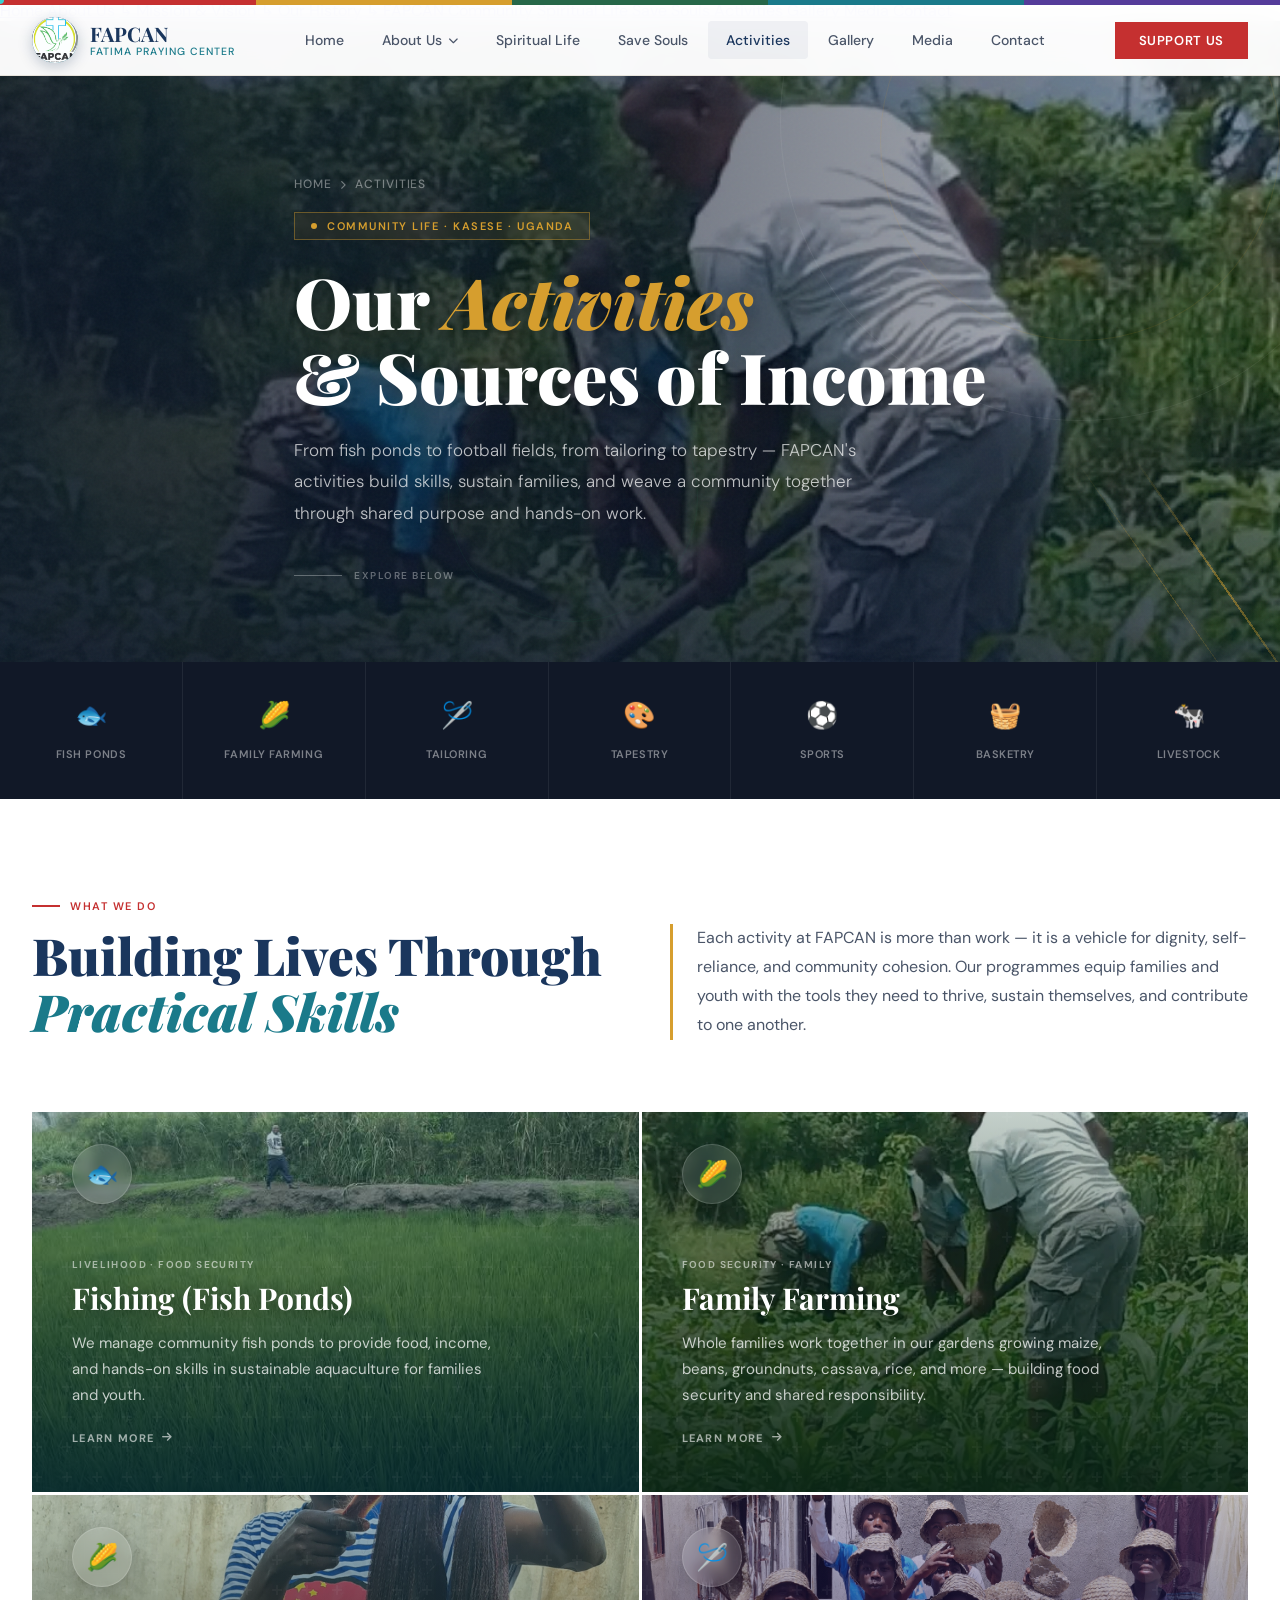
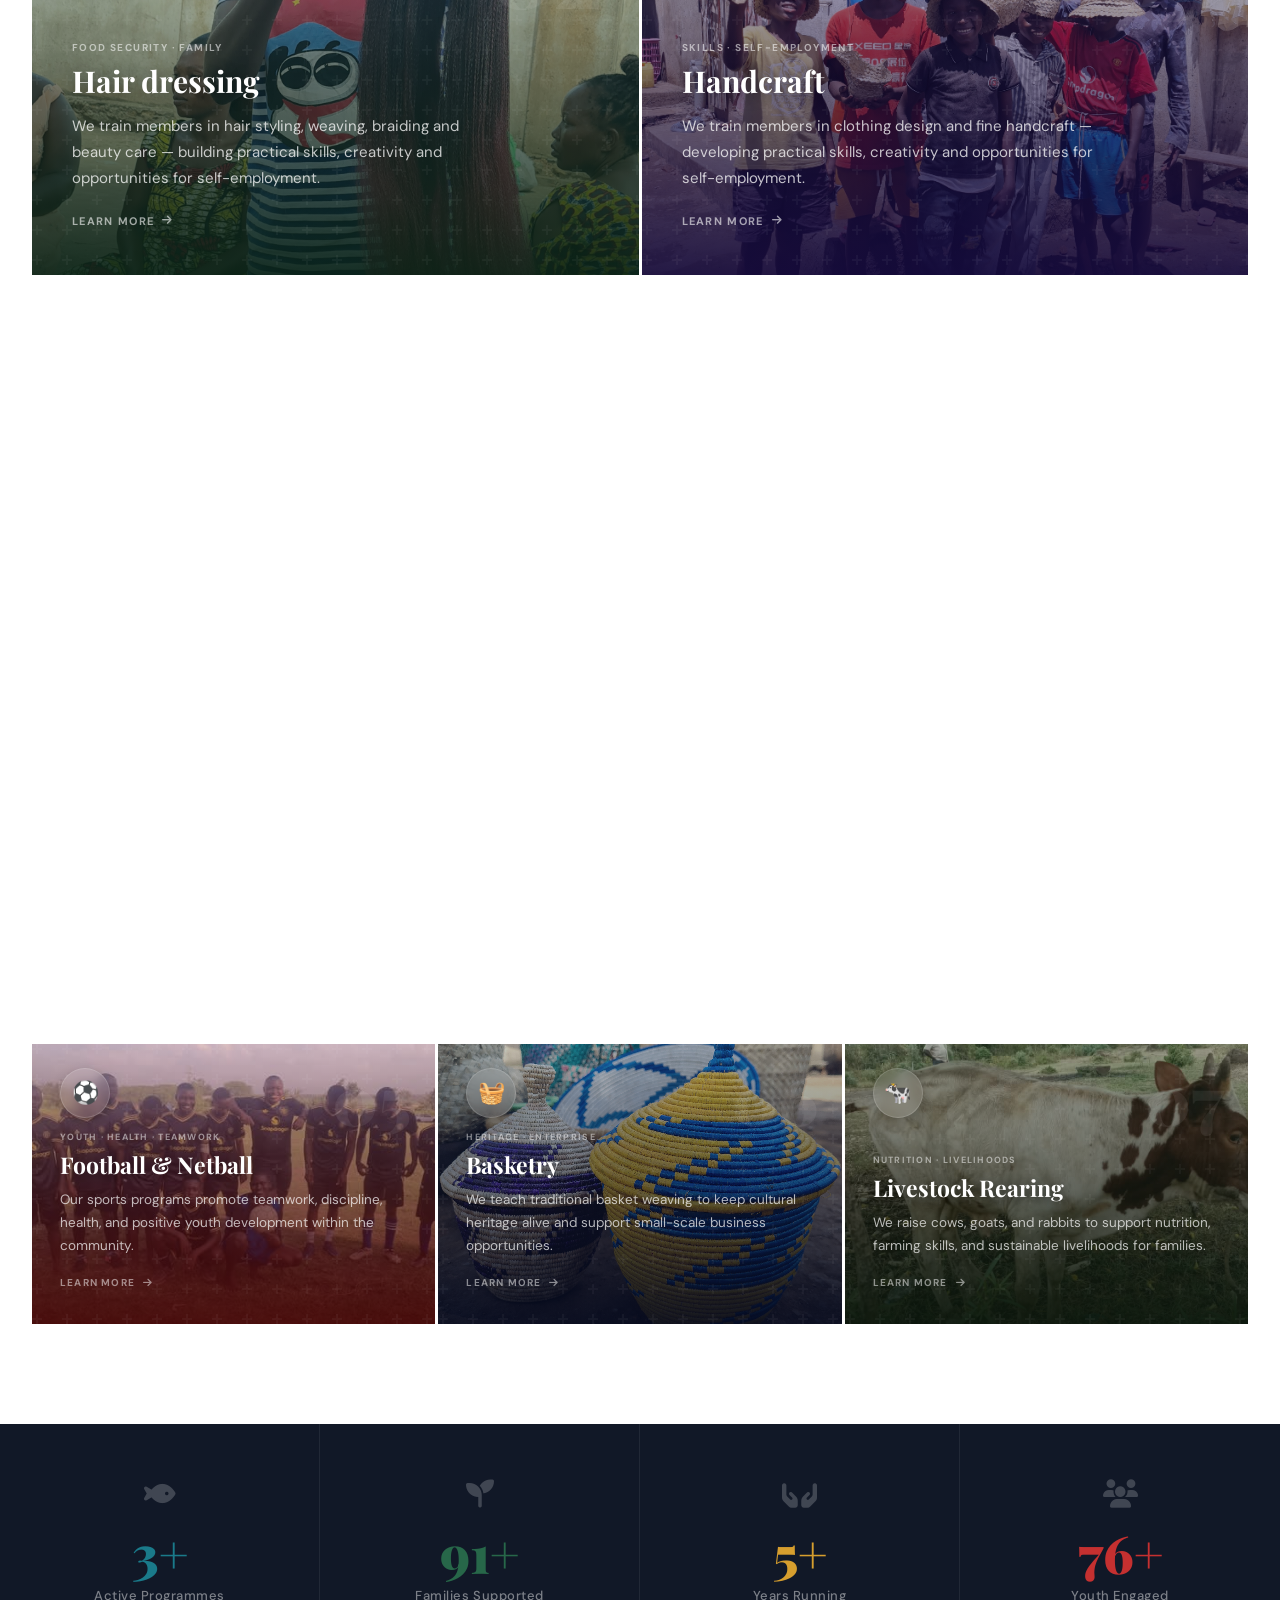
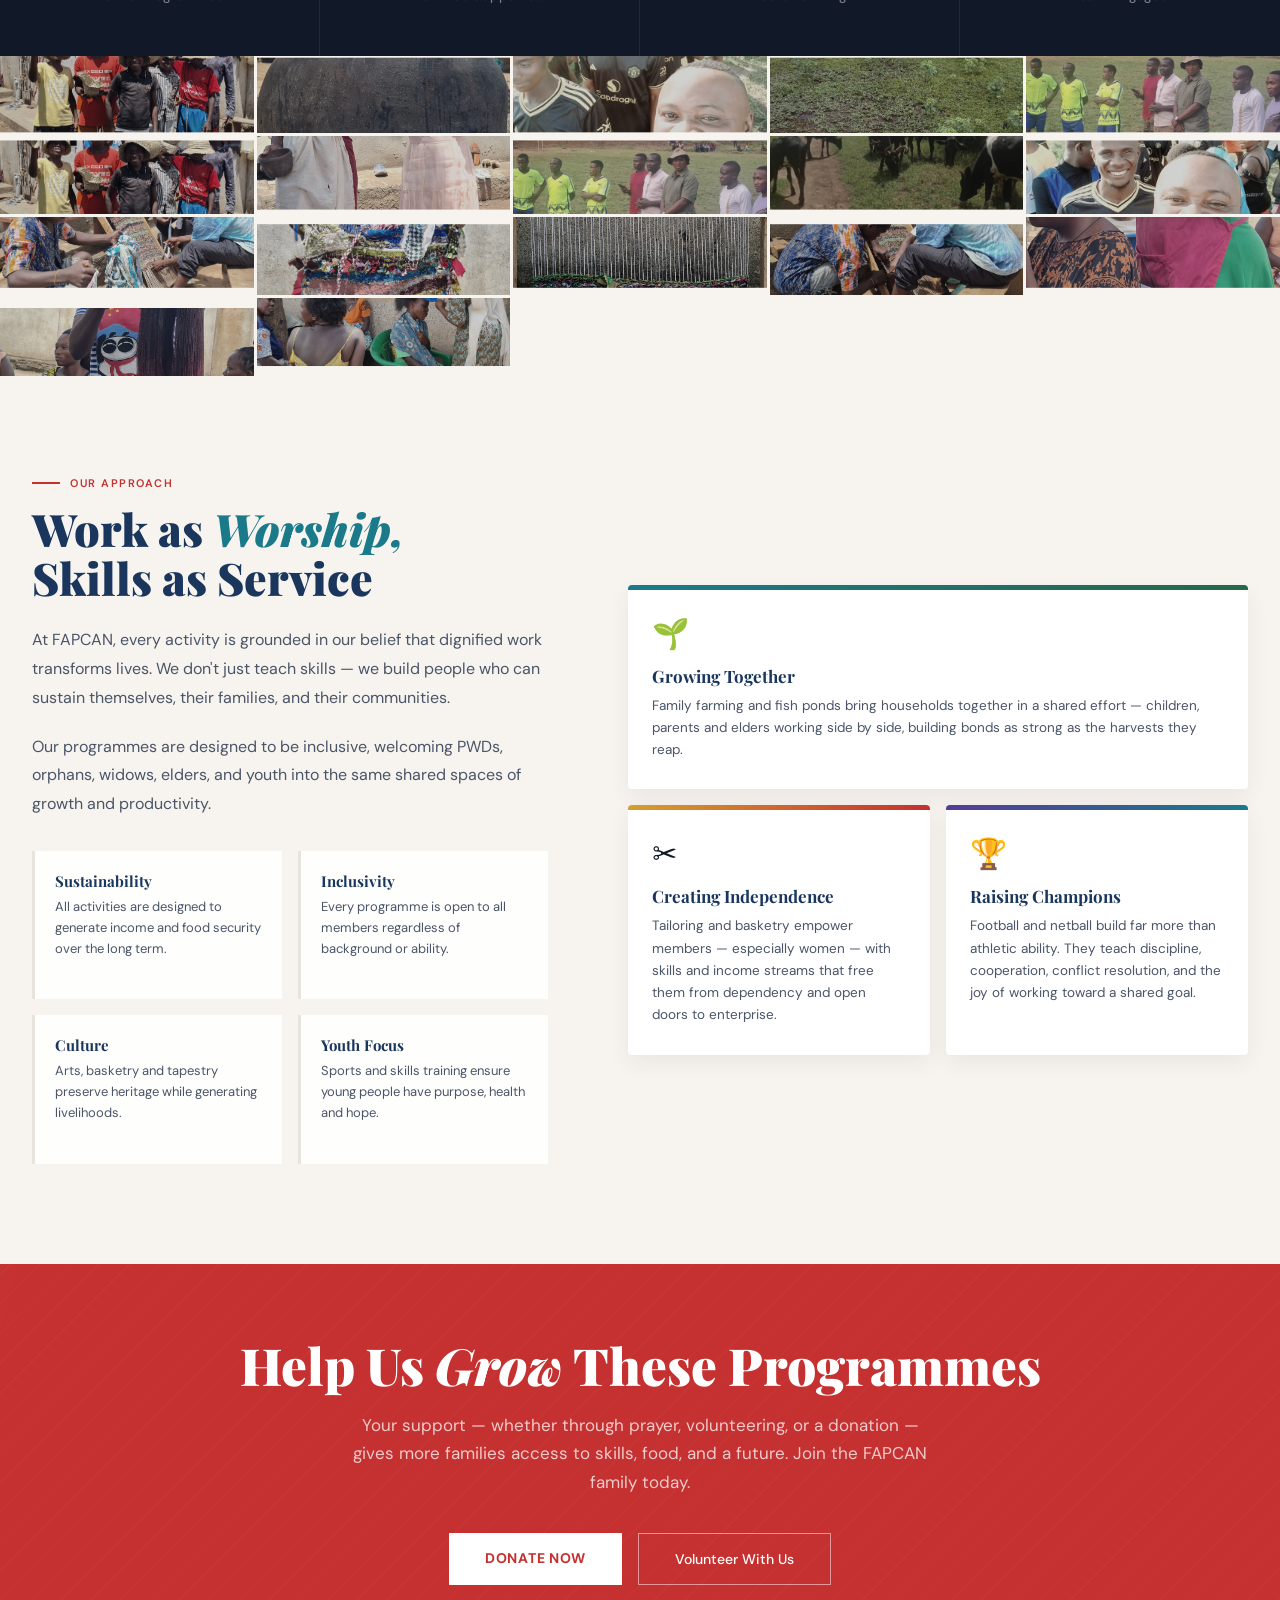
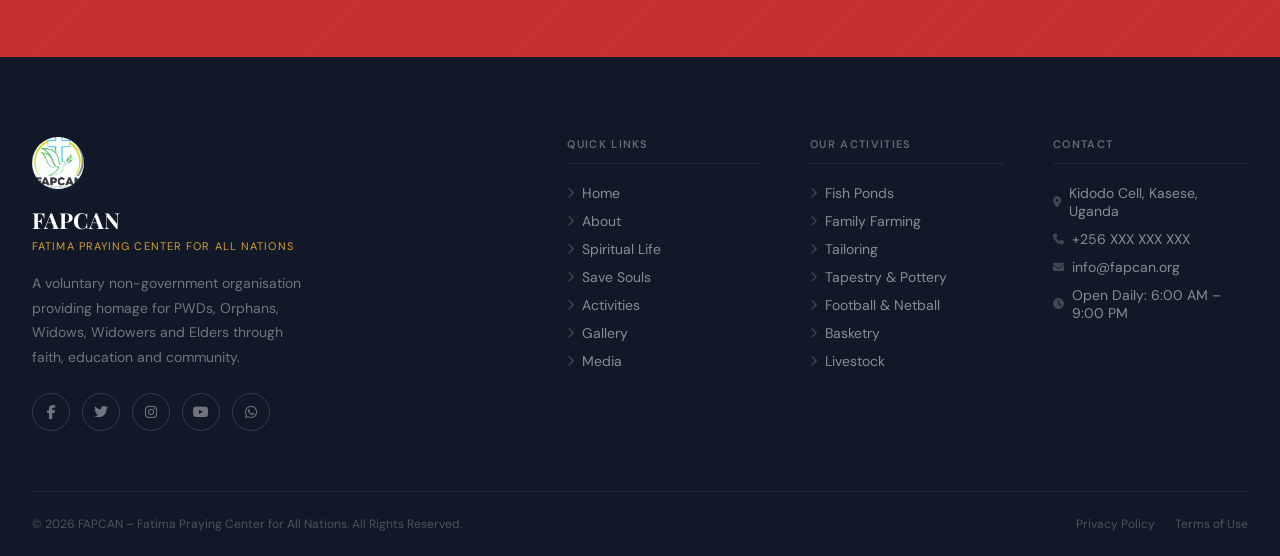
==== commit 006703fe: "Update activities.html" ====
--- a/activities.html
+++ b/activities.html
@@ -978,6 +978,11 @@
         <span class="act-card-large-tag">Food Security · Family</span><h3>Family Farming</h3>
         <p>Whole families work together in our gardens growing maize, beans, groundnuts, cassava, rice, and more — building food security and shared responsibility.</p><span class="act-card-large-arrow">Learn More <i class="fas fa-arrow-right"></i></span>
       </div>
+       <div class="act-card-large c-green reveal reveal-delay-2" id="farming">
+        <div class="act-card-bg" style="background-image: url('weaving2.jpg');"></div><div class="act-card-large-overlay"></div><div class="act-card-large-num">02</div><div class="act-card-large-icon">🌽</div>
+        <span class="act-card-large-tag">Food Security · Family</span><h3>Hair dressing</h3>
+        <p>We train members in hair styling, weaving, braiding and beauty care — building practical skills, creativity and opportunities for self-employment.</p><span class="act-card-large-arrow">Learn More <i class="fas fa-arrow-right"></i></span>
+      </div>
       <!-- 3. Tailoring (updated: handcraft.jpg + handcraft1.jpg added to background rotation: using handcraft1.jpg) -->
       <div class="act-card-large c-purple reveal reveal-delay-3" id="tailoring">
         <div class="act-card-bg" style="background-image: url('handcraft1.jpg');"></div><div class="act-card-large-overlay"></div><div class="act-card-large-num">03</div><div class="act-card-large-icon">🪡</div>
@@ -989,6 +994,7 @@
         <span class="act-card-large-tag">Skills · Self-Employment</span><h3>Tailoring</h3>
         <p>We train members in sewing, clothing design and fine handcraft — developing practical skills, creativity and opportunities for self-employment.</p><span class="act-card-large-arrow">Learn More <i class="fas fa-arrow-right"></i></span>
       </div>
+       
       <!-- 4. Tapestry (pottery1.jpg + pottery2.jpg style) -->
       <div class="act-card-large c-gold reveal reveal-delay-4" id="tapestry">
         <div class="act-card-bg" style="background-image: url('pottery1.jpg');"></div><div class="act-card-large-overlay"></div><div class="act-card-large-num">04</div><div class="act-card-large-icon">🎨</div>
@@ -1049,6 +1055,9 @@
    <div class="photo-band-item"><div class="photo-band-item-bg" style="background-image:url('tapestry1.jpg')"></div><div class="photo-band-item-label">Tournament</div></div>
    <div class="photo-band-item"><div class="photo-band-item-bg" style="background-image:url('tap.jpeg')"></div><div class="photo-band-item-label">Tournament</div></div>
    <div class="photo-band-item"><div class="photo-band-item-bg" style="background-image:url('tapestry2.jpg')"></div><div class="photo-band-item-label">Tournament</div></div>
+   <div class="photo-band-item"><div class="photo-band-item-bg" style="background-image:url('weaving1.jpg')"></div><div class="photo-band-item-label">Tournament</div></div>
+   <div class="photo-band-item"><div class="photo-band-item-bg" style="background-image:url('weaving2.jpg')"></div><div class="photo-band-item-label">Tournament</div></div>
+   <div class="photo-band-item"><div class="photo-band-item-bg" style="background-image:url('weaving4.jpg')"></div><div class="photo-band-item-label">Tournament</div></div>
 </div>
 
 <!-- WHY ACTIVITIES (unchanged, but we ensure no legacy broken) -->
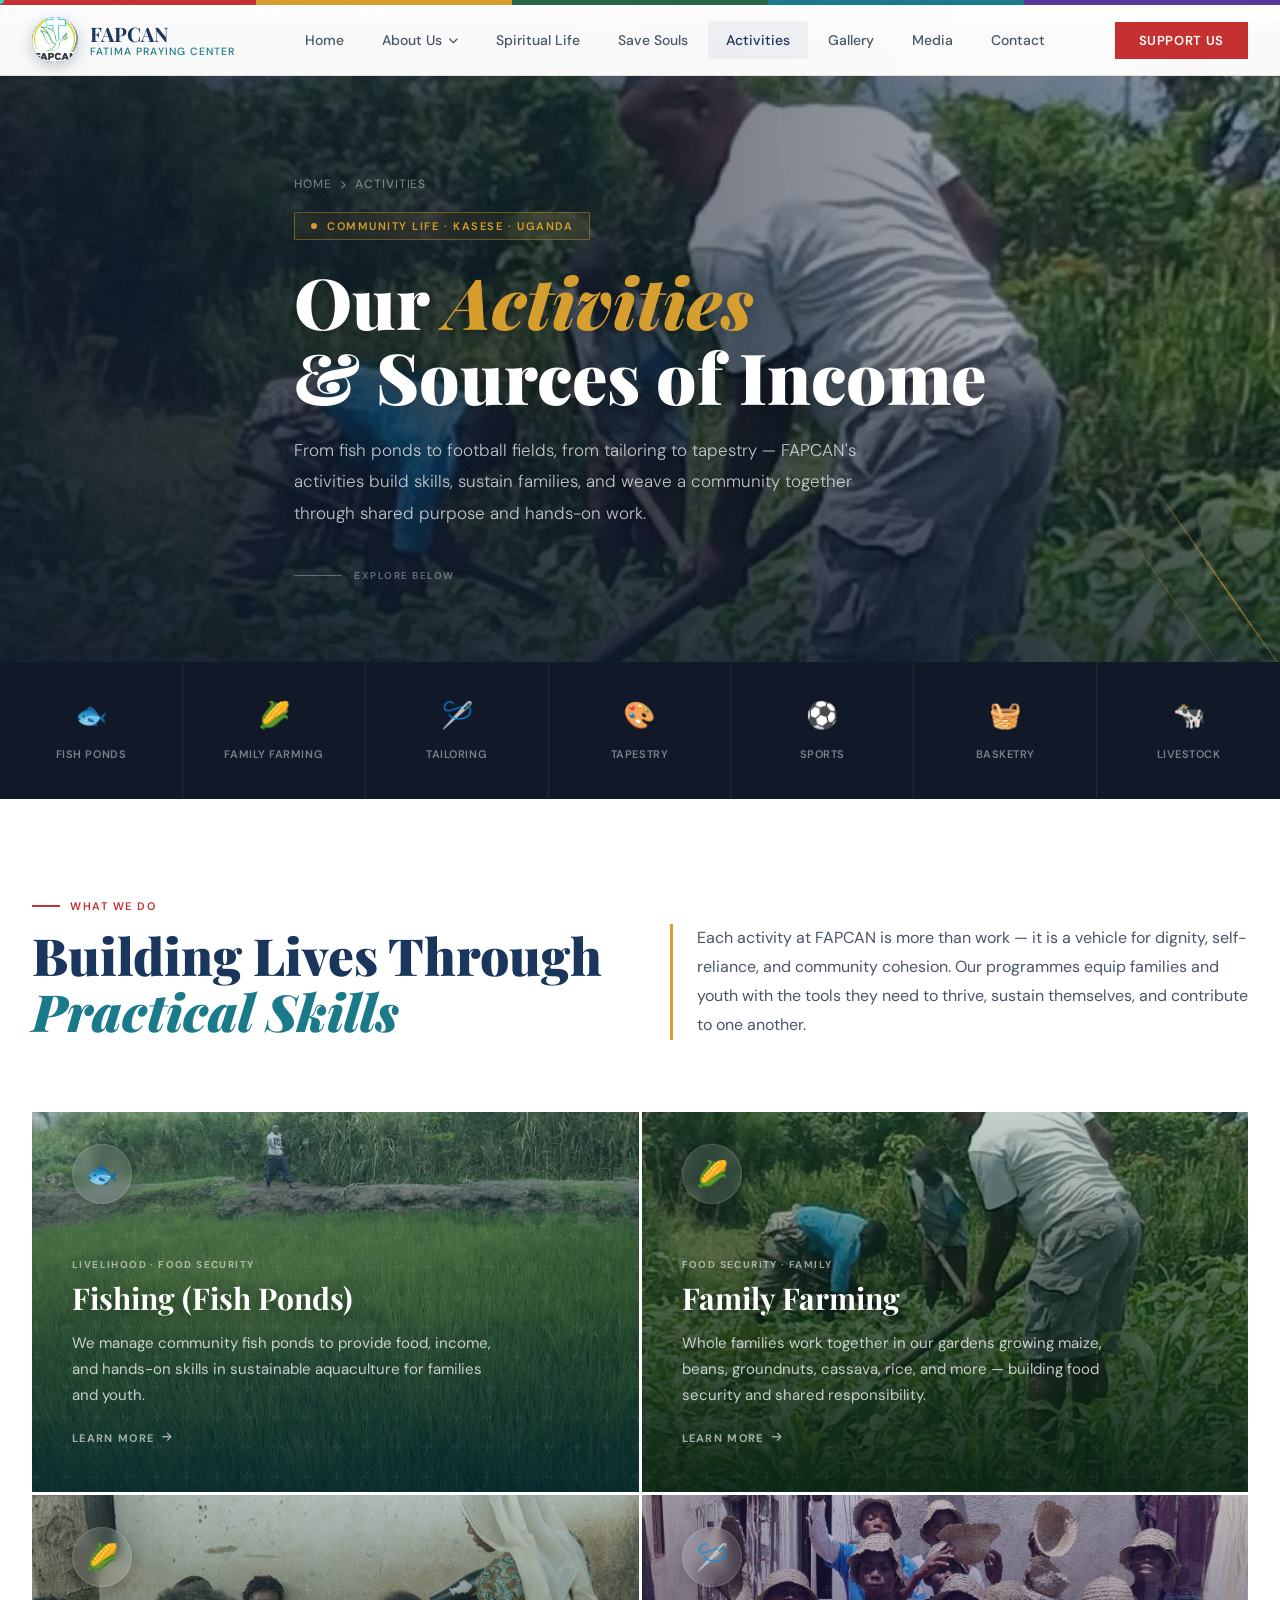
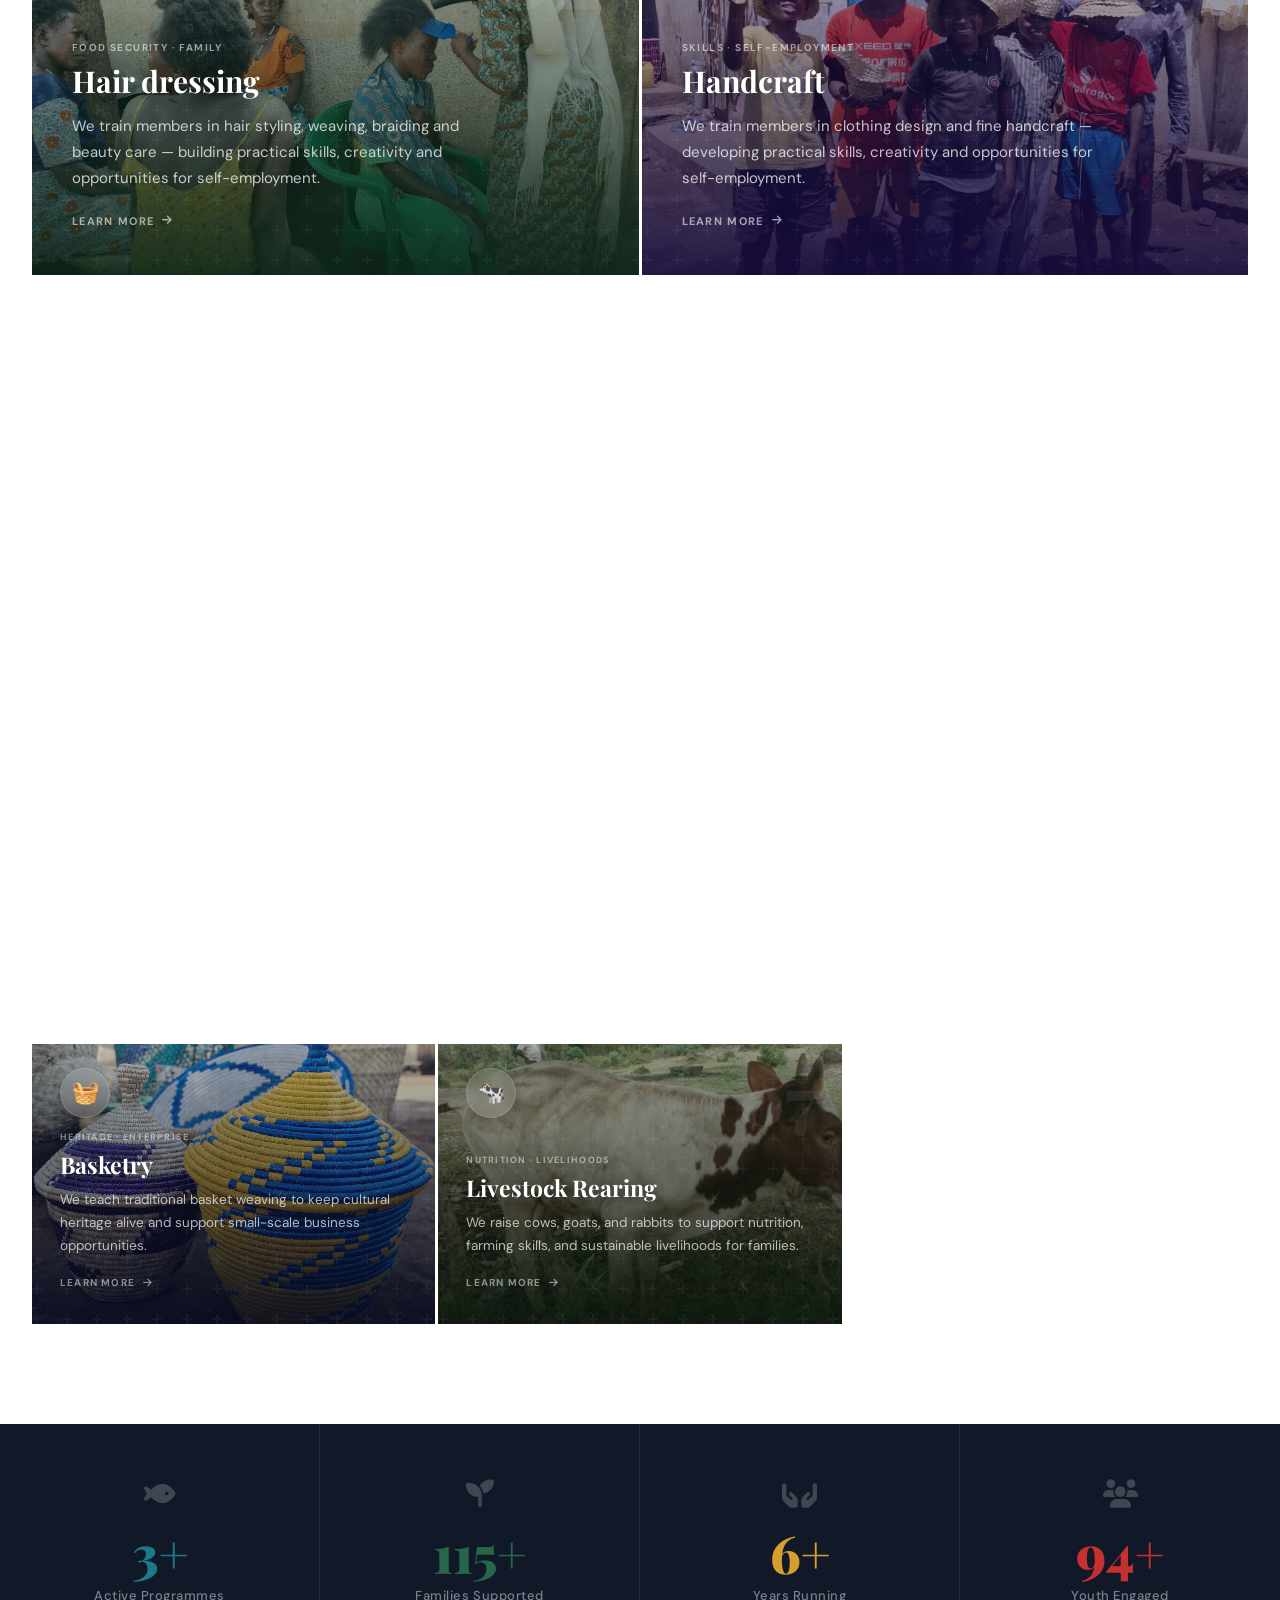
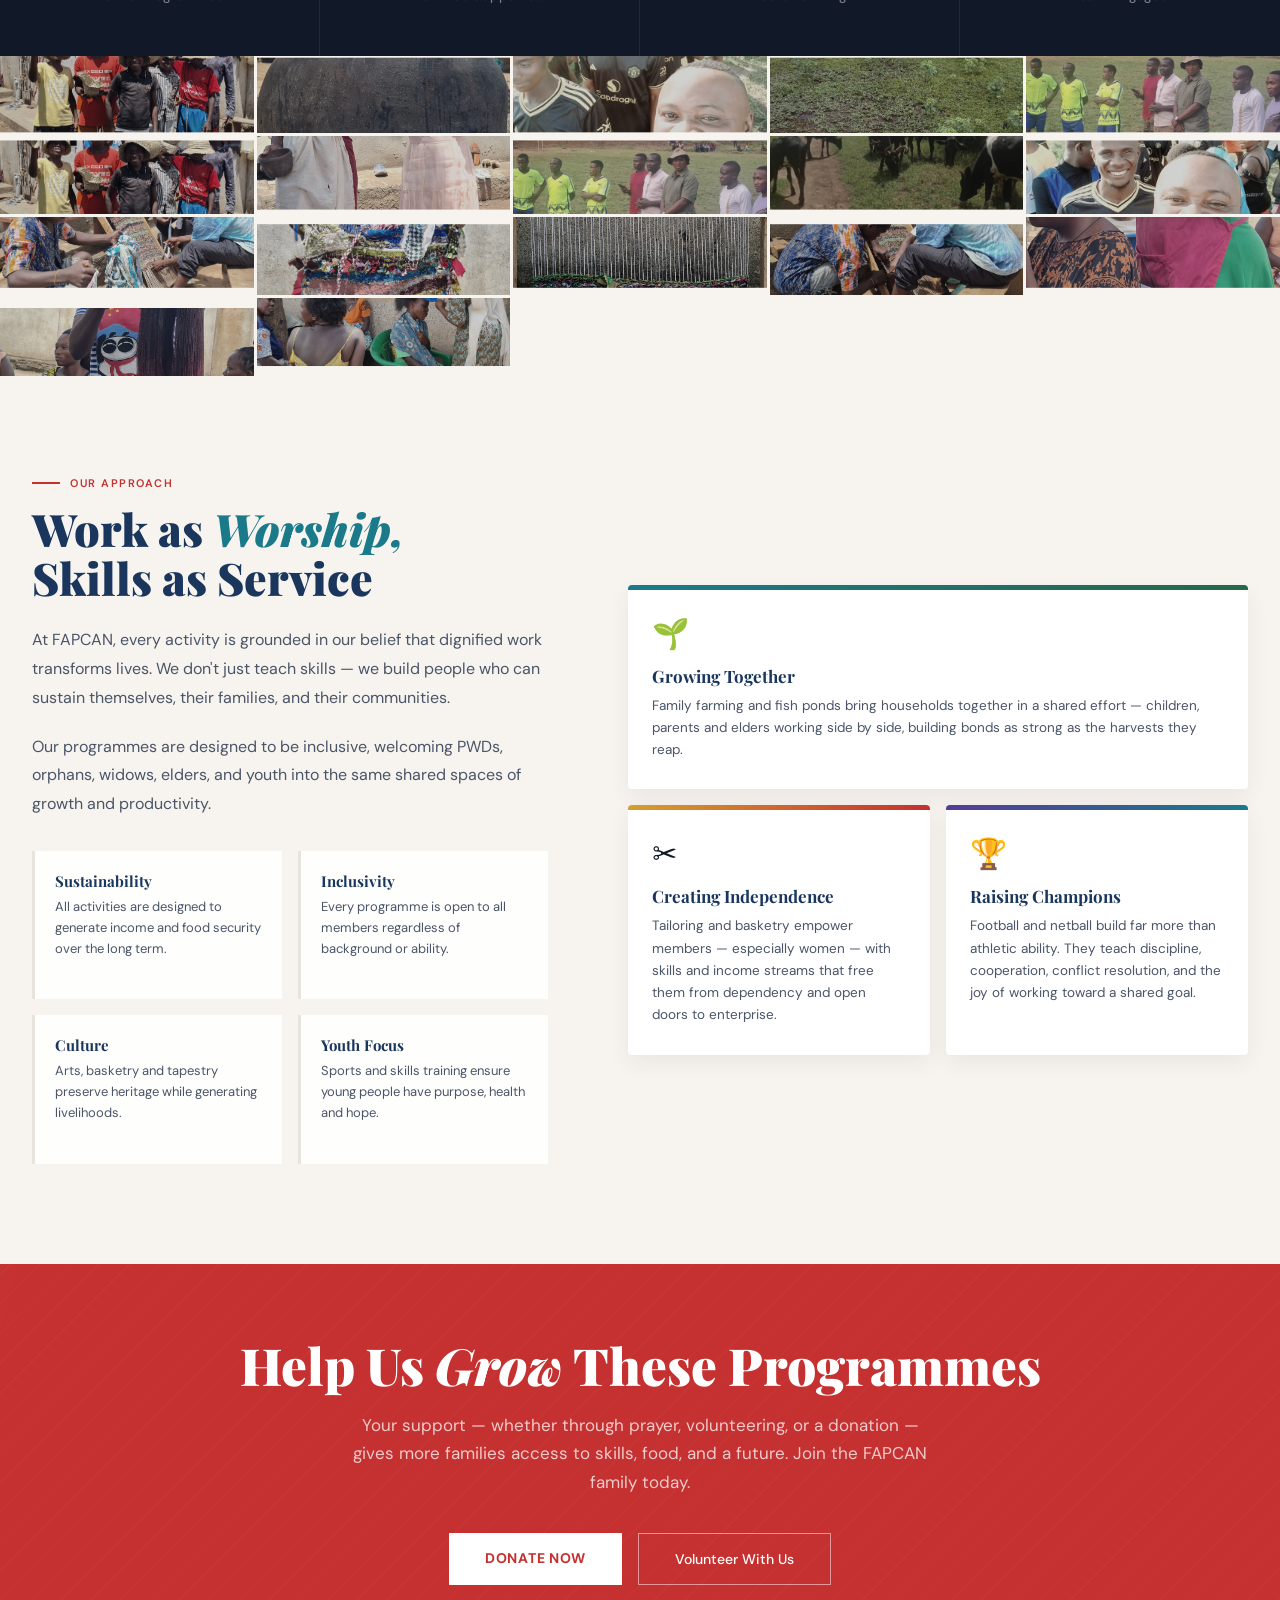
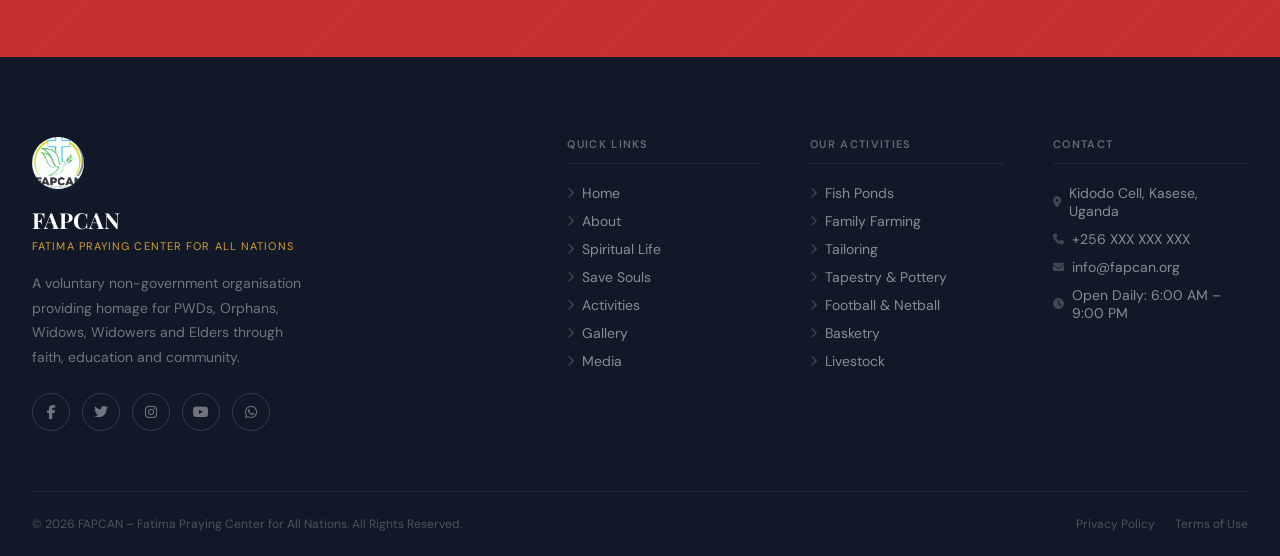
==== commit d650acfd: "Update activities.html" ====
--- a/activities.html
+++ b/activities.html
@@ -979,7 +979,7 @@
         <p>Whole families work together in our gardens growing maize, beans, groundnuts, cassava, rice, and more — building food security and shared responsibility.</p><span class="act-card-large-arrow">Learn More <i class="fas fa-arrow-right"></i></span>
       </div>
        <div class="act-card-large c-green reveal reveal-delay-2" id="farming">
-        <div class="act-card-bg" style="background-image: url('weaving2.jpg');"></div><div class="act-card-large-overlay"></div><div class="act-card-large-num">02</div><div class="act-card-large-icon">🌽</div>
+        <div class="act-card-bg" style="background-image: url('weaving4.jpg');"></div><div class="act-card-large-overlay"></div><div class="act-card-large-num">02</div><div class="act-card-large-icon">🌽</div>
         <span class="act-card-large-tag">Food Security · Family</span><h3>Hair dressing</h3>
         <p>We train members in hair styling, weaving, braiding and beauty care — building practical skills, creativity and opportunities for self-employment.</p><span class="act-card-large-arrow">Learn More <i class="fas fa-arrow-right"></i></span>
       </div>
@@ -1006,15 +1006,16 @@
         <span class="act-card-large-tag">Culture · Arts · Income</span><h3>Tapestry</h3>
         <p>Through tapestry, we preserve culture while teaching artistic skills that can create income and personal expression.</p><span class="act-card-large-arrow">Learn More <i class="fas fa-arrow-right"></i></span>
       </div>
-    </div>
-
-    <div class="act-small-grid">
-      <!-- 5. Sports (using sports1.jpeg, sports2.jpeg, sports3.jpeg, sports4.jpeg) -->
-      <div class="act-card-small c-red reveal reveal-delay-1" id="sports">
+       <div  class="act-card-large c-gold reveal reveal-delay-4" id="sports">
         <div class="act-card-bg" style="background-image: url('sports1.jpeg');"></div><div class="act-card-small-overlay"></div><div class="act-card-small-num">05</div><div class="act-card-small-icon">⚽</div>
         <span class="act-card-small-tag">Youth · Health · Teamwork</span><h3>Football &amp; Netball</h3>
         <p>Our sports programs promote teamwork, discipline, health, and positive youth development within the community.</p><span class="act-card-small-arrow">Learn More <i class="fas fa-arrow-right"></i></span>
       </div>
+    </div>
+
+    <div class="act-small-grid">
+      <!-- 5. Sports (using sports1.jpeg, sports2.jpeg, sports3.jpeg, sports4.jpeg) -->
+      
       <!-- 6. Basketry (using basket.jpg) -->
       <div class="act-card-small c-navy reveal reveal-delay-2" id="basketry">
         <div class="act-card-bg" style="background-image: url('basket.jpg');"></div><div class="act-card-small-overlay"></div><div class="act-card-small-num">06</div><div class="act-card-small-icon">🧺</div>
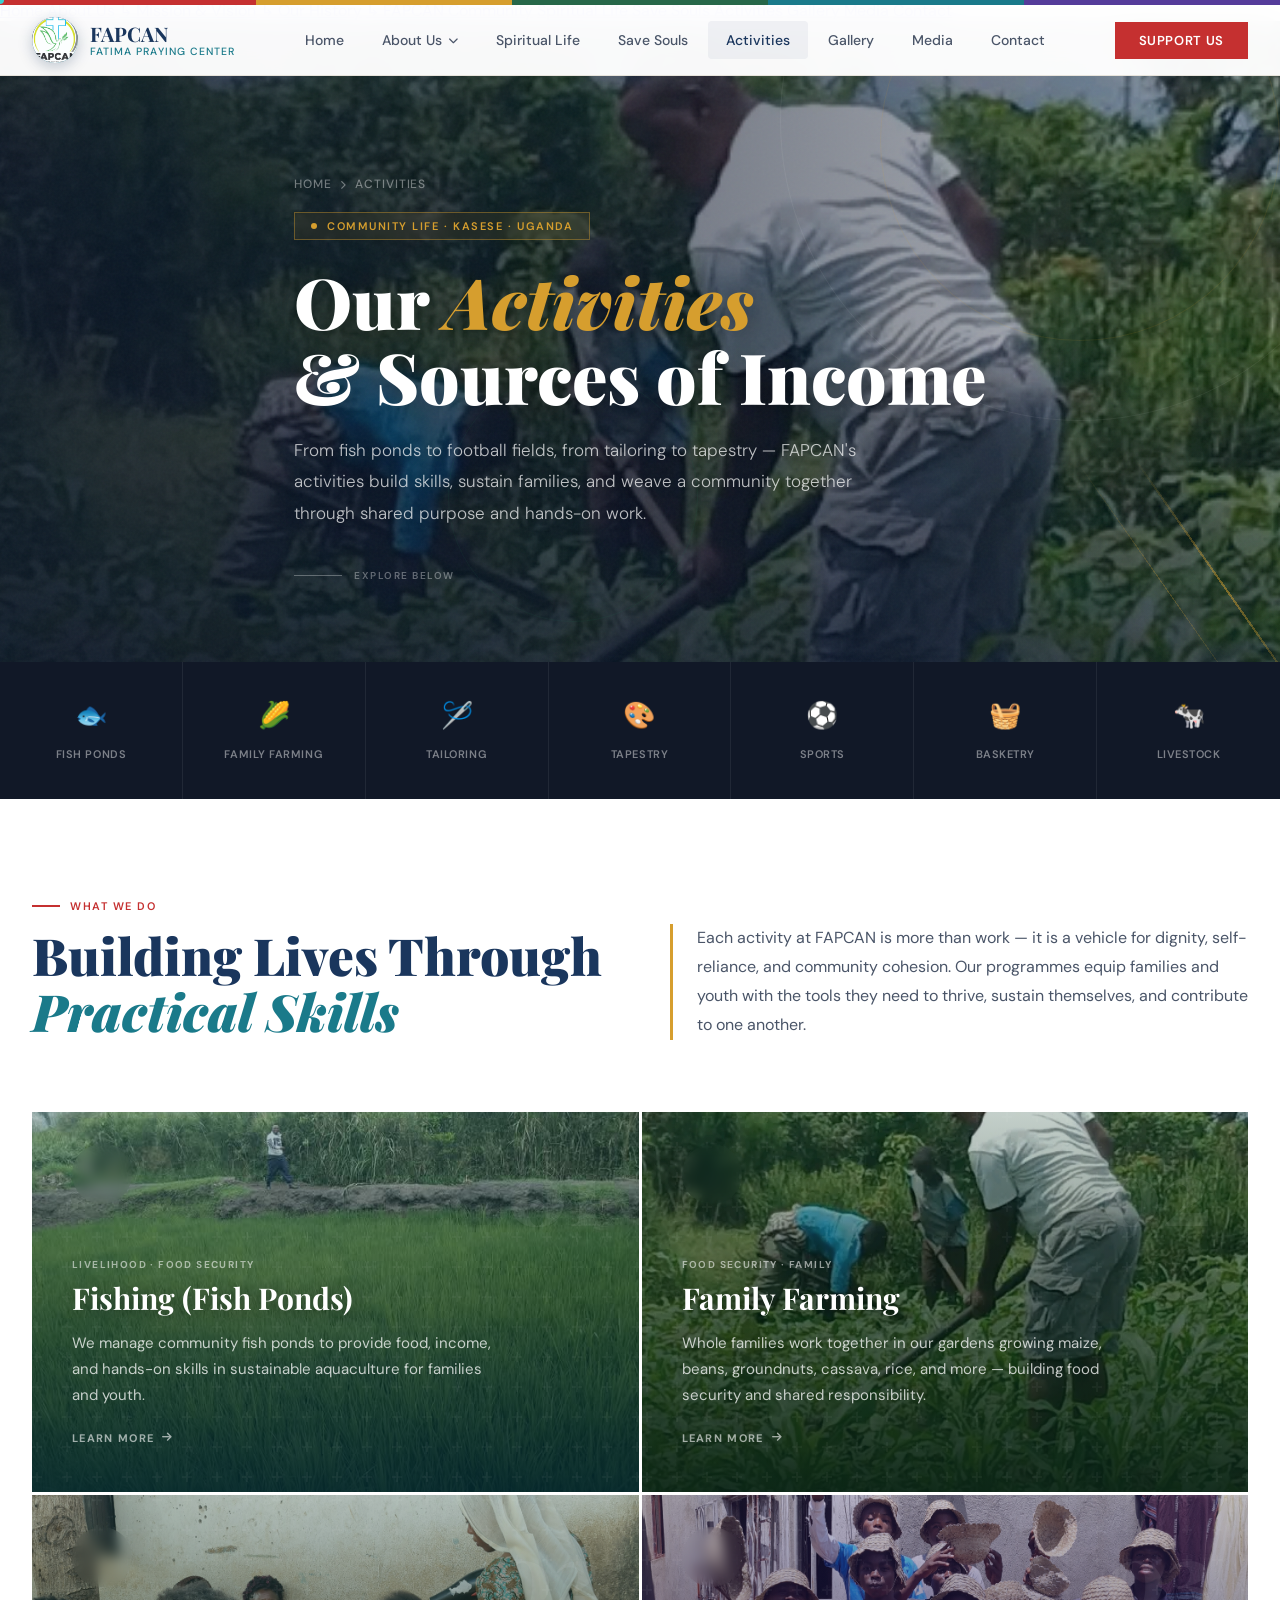
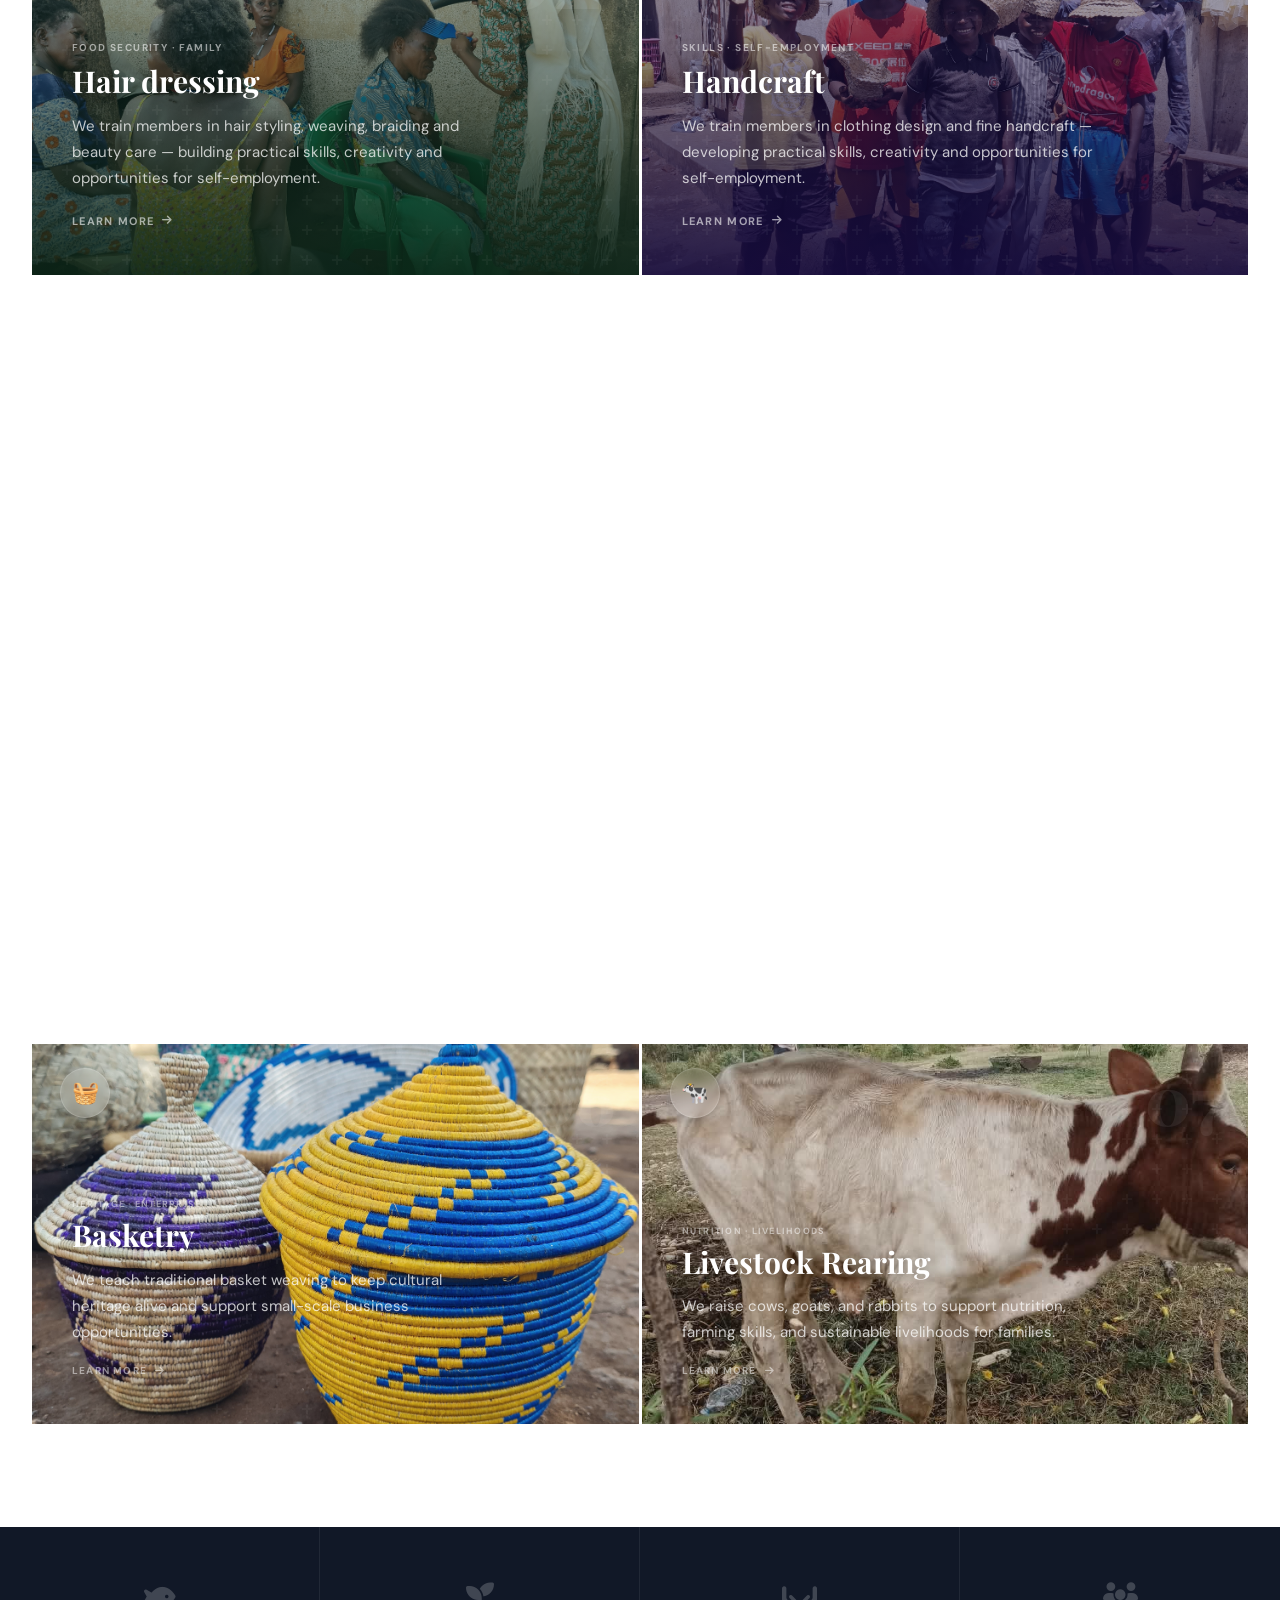
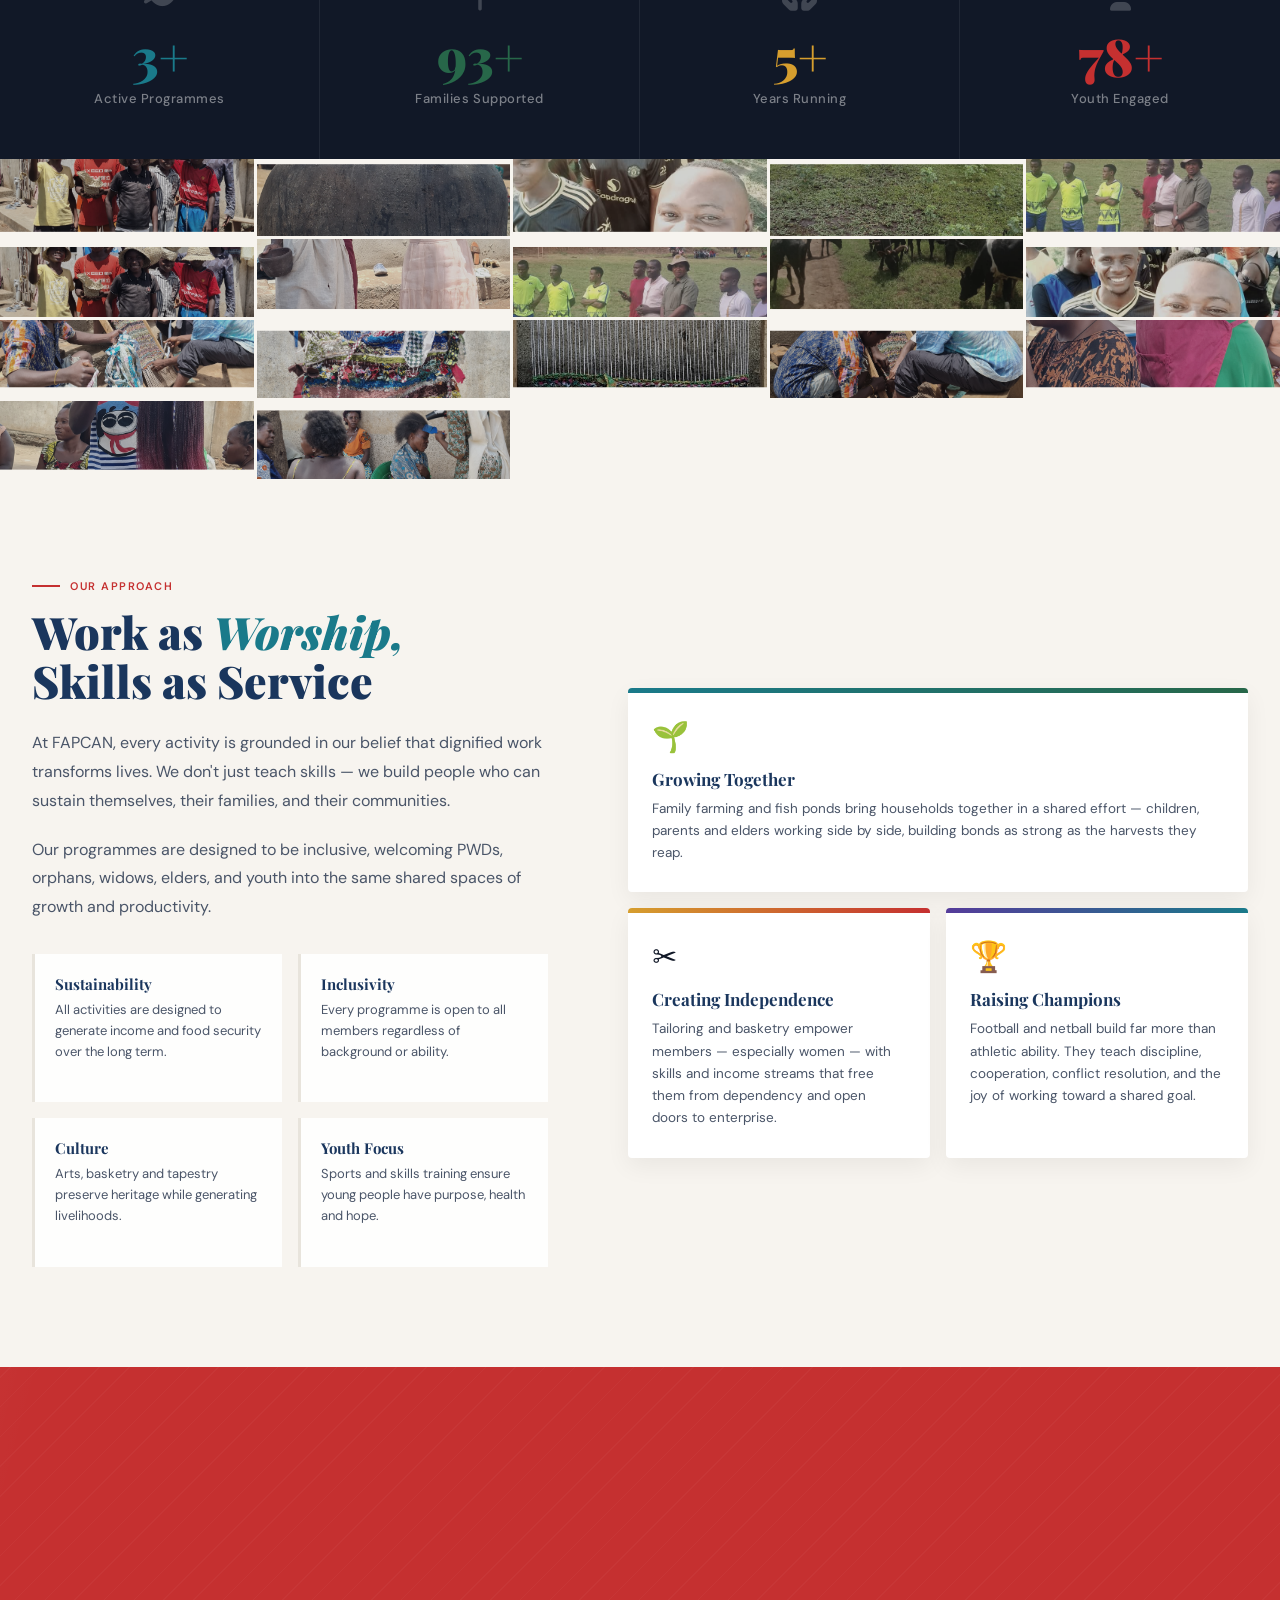
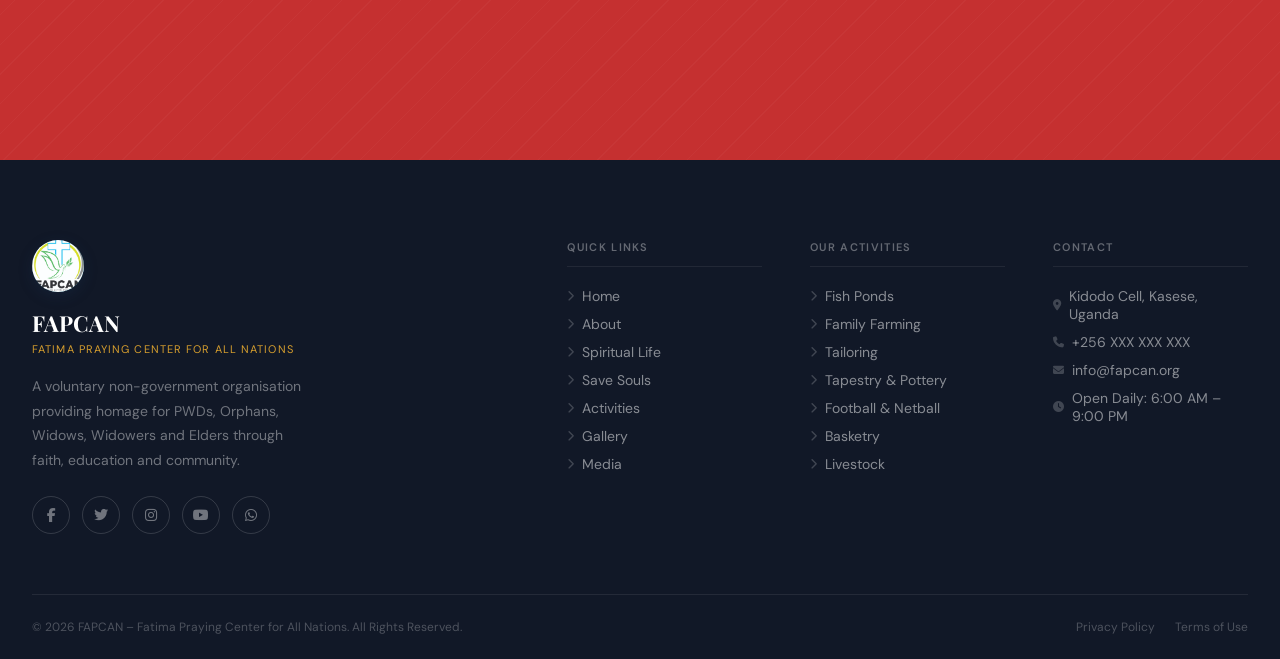
==== commit 1d6cfecc: "Update activities.html" ====
--- a/activities.html
+++ b/activities.html
@@ -1011,19 +1011,13 @@
         <span class="act-card-small-tag">Youth · Health · Teamwork</span><h3>Football &amp; Netball</h3>
         <p>Our sports programs promote teamwork, discipline, health, and positive youth development within the community.</p><span class="act-card-small-arrow">Learn More <i class="fas fa-arrow-right"></i></span>
       </div>
-    </div>
-
-    <div class="act-small-grid">
-      <!-- 5. Sports (using sports1.jpeg, sports2.jpeg, sports3.jpeg, sports4.jpeg) -->
-      
-      <!-- 6. Basketry (using basket.jpg) -->
-      <div class="act-card-small c-navy reveal reveal-delay-2" id="basketry">
+       <div class="act-card-large c-gold reveal reveal-delay-4" id="basketry">
         <div class="act-card-bg" style="background-image: url('basket.jpg');"></div><div class="act-card-small-overlay"></div><div class="act-card-small-num">06</div><div class="act-card-small-icon">🧺</div>
         <span class="act-card-small-tag">Heritage · Enterprise</span><h3>Basketry</h3>
         <p>We teach traditional basket weaving to keep cultural heritage alive and support small-scale business opportunities.</p><span class="act-card-small-arrow">Learn More <i class="fas fa-arrow-right"></i></span>
       </div>
       <!-- 7. Livestock (using livestock1.jpg, livestock2.jpg, livestock3.jpg, livestock4.jpg) -->
-      <div class="act-card-small c-green2 reveal reveal-delay-3" id="livestock">
+      <div class="act-card-large c-gold reveal reveal-delay-4" id="livestock">
         <div class="act-card-bg" style="background-image: url('livestock1.jpg');"></div><div class="act-card-small-overlay"></div><div class="act-card-small-num">07</div><div class="act-card-small-icon">🐄</div>
         <span class="act-card-small-tag">Nutrition · Livelihoods</span><h3>Livestock Rearing</h3>
         <p>We raise cows, goats, and rabbits to support nutrition, farming skills, and sustainable livelihoods for families.</p><span class="act-card-small-arrow">Learn More <i class="fas fa-arrow-right"></i></span>
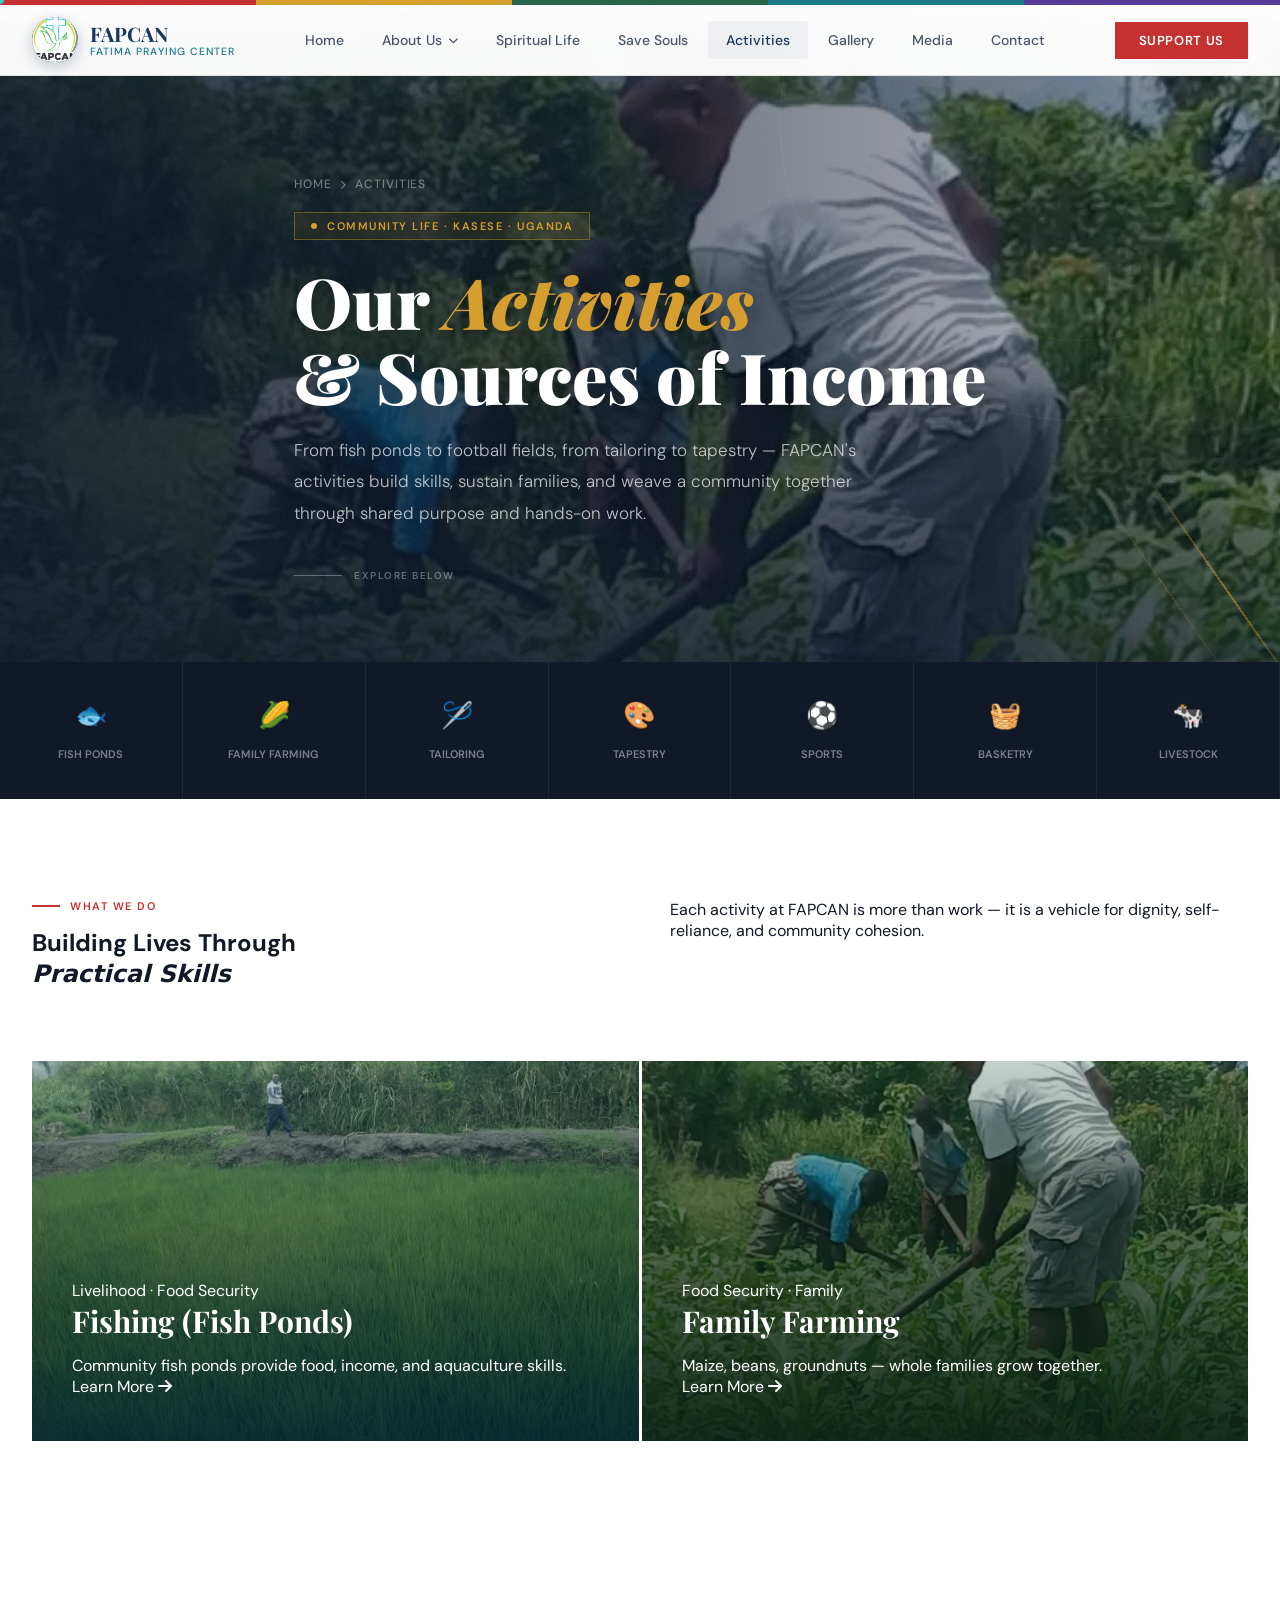
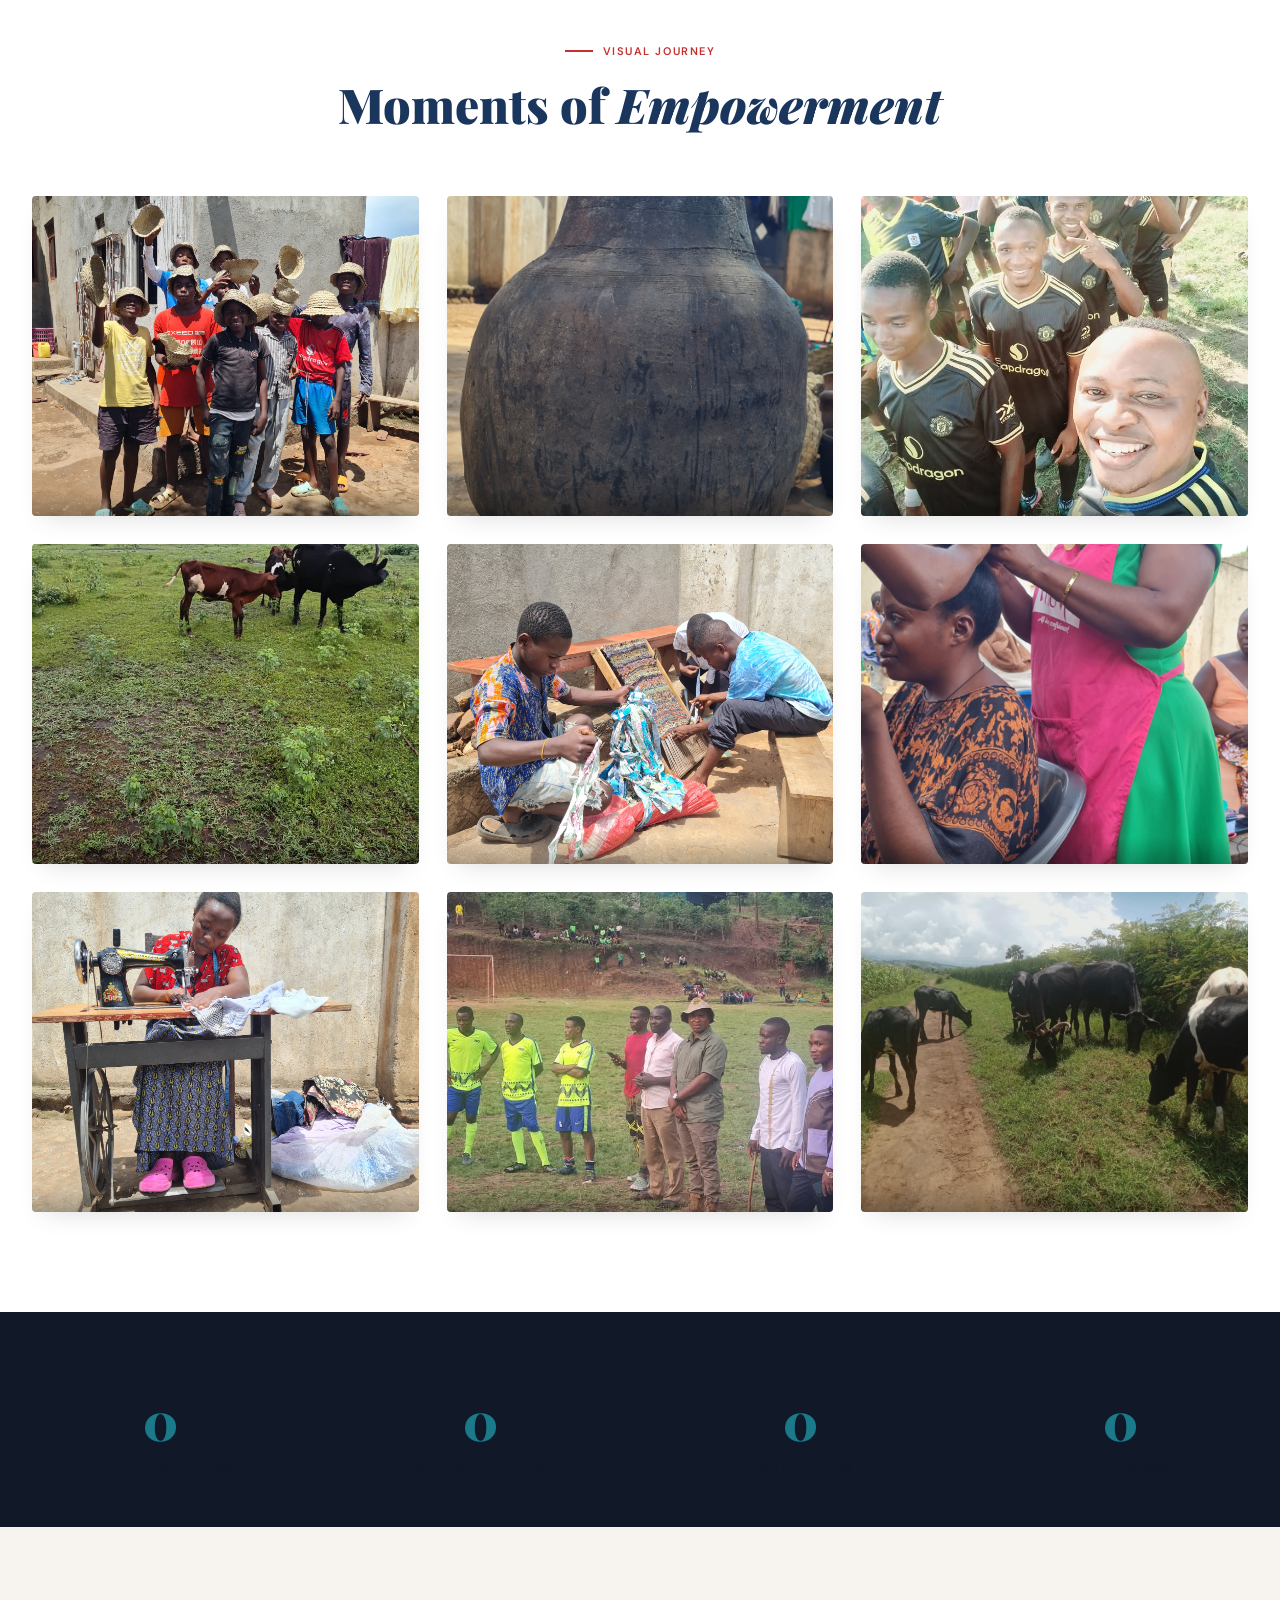
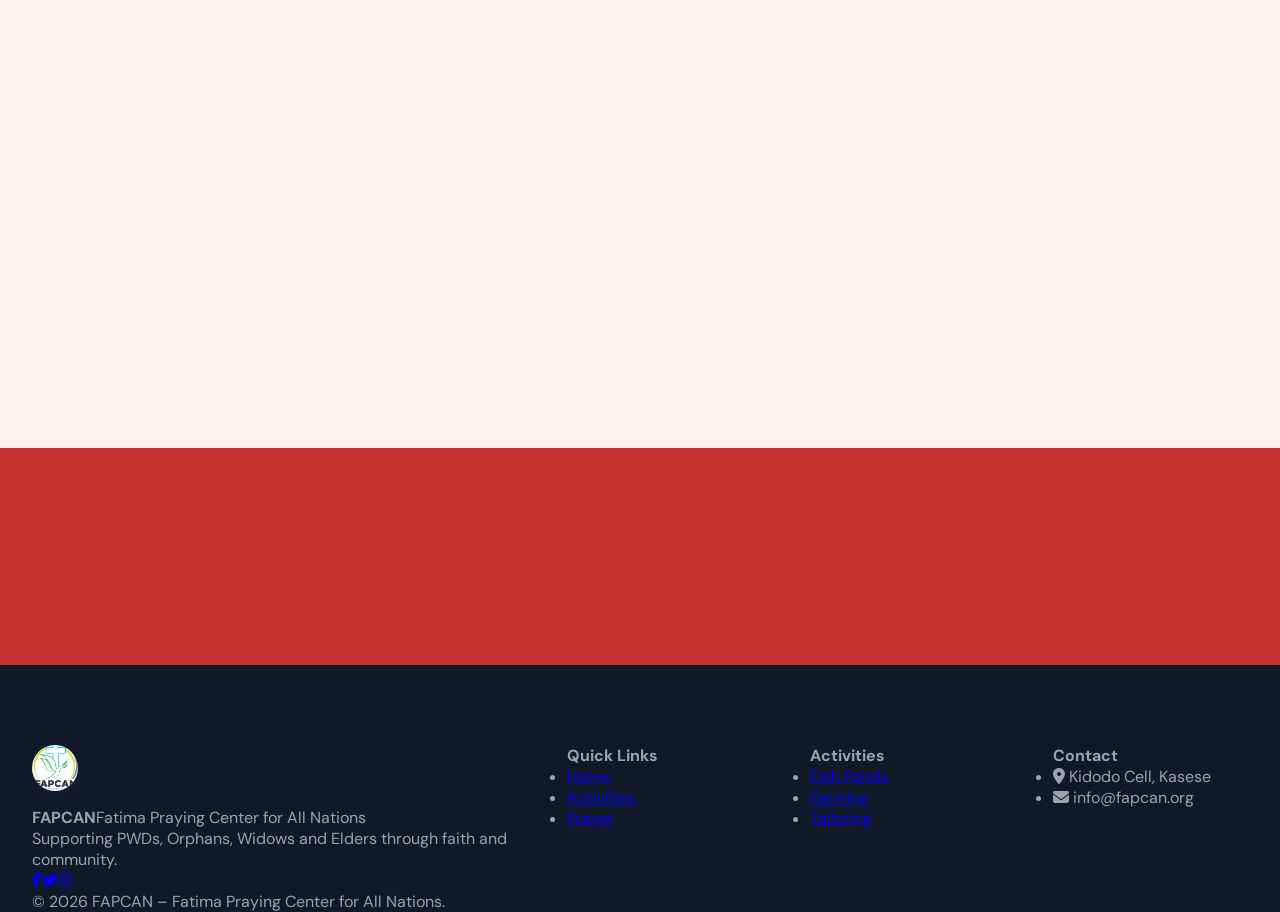
==== commit e19b1204: "Update activities.html" ====
--- a/activities.html
+++ b/activities.html
@@ -162,8 +162,6 @@
   min-height: 520px;
   display: flex; align-items: center;
 }
-
-/* BG image layer */
 .page-hero-bg {
   position: absolute; inset: 0; z-index: 0;
   background-image: url('Agric1.jpg');
@@ -176,16 +174,12 @@
   from { transform: scale(1.08); background-position: center 40%; }
   to   { transform: scale(1.14); background-position: center 48%; }
 }
-
-/* multi-layer colour overlay */
 .page-hero-overlay {
   position: absolute; inset: 0; z-index: 1;
   background:
     linear-gradient(to right, rgba(10,20,40,0.82) 0%, rgba(10,20,40,0.55) 55%, rgba(10,20,40,0.25) 100%),
     linear-gradient(to top,   rgba(10,20,40,0.60) 0%, transparent 50%);
 }
-
-/* animated grain */
 .page-hero-grain {
   position: absolute; inset: 0; z-index: 2; pointer-events: none; opacity: 0.04;
   background-image: url("data:image/svg+xml,%3Csvg viewBox='0 0 256 256' xmlns='http://www.w3.org/2000/svg'%3E%3Cfilter id='noise'%3E%3CfeTurbulence type='fractalNoise' baseFrequency='0.9' numOctaves='4' stitchTiles='stitch'/%3E%3C/filter%3E%3Crect width='100%25' height='100%25' filter='url(%23noise)'/%3E%3C/svg%3E");
@@ -197,8 +191,6 @@
   50% { transform: translate(1px, -2px); }
   75% { transform: translate(-1px, 2px); }
 }
-
-/* Geometric rings */
 .page-hero-geo {
   position: absolute; inset: 0; overflow: hidden; pointer-events: none; z-index: 3;
 }
@@ -211,8 +203,6 @@
 .page-hero-geo-ring:nth-child(2) { width: 400px; height: 400px; top: -80px; right: 0px; animation-duration: 45s; animation-direction: reverse; border-color: rgba(214,158,46,0.1); }
 .page-hero-geo-ring:nth-child(3) { width: 250px; height: 250px; bottom: 40px; left: 35%; animation-duration: 35s; border-color: rgba(39,103,73,0.12); }
 @keyframes geoSpin { from { transform: rotate(0deg); } to { transform: rotate(360deg); } }
-
-/* Gold diagonal accent line */
 .page-hero-line {
   position: absolute; bottom: 0; right: 0; z-index: 3; pointer-events: none;
   width: 400px; height: 300px; overflow: hidden;
@@ -239,7 +229,6 @@
   from { opacity: 0; height: 0; }
   to   { opacity: 1; height: 320px; }
 }
-
 .page-hero-inner {
   max-width: 1320px; margin: 0 auto; padding: 80px 32px;
   position: relative; z-index: 4;
@@ -278,8 +267,6 @@
   animation: fadeUp 0.9s 0.6s var(--ease-out) both;
   text-shadow: 0 2px 12px rgba(0,0,0,0.25);
 }
-
-/* Hero scroll indicator */
 .hero-scroll {
   display: flex; align-items: center; gap: 12px; margin-top: 40px;
   animation: fadeUp 0.8s 0.85s var(--ease-out) both;
@@ -303,7 +290,6 @@
   font-size: 10px; font-weight: 600; letter-spacing: 0.15em; text-transform: uppercase;
   color: rgba(255,255,255,0.35);
 }
-
 @keyframes fadeUp {
   from { opacity: 0; transform: translateY(32px); }
   to   { opacity: 1; transform: translateY(0); }
@@ -334,844 +320,219 @@
 .reveal-delay-5 { transition-delay: 0.5s; }
 .reveal-delay-6 { transition-delay: 0.6s; }
 
-/* ── ACTIVITIES OVERVIEW STRIP ── */
-.activities-overview {
-  background: var(--dark); padding: 0;
-  display: grid; grid-template-columns: repeat(7, 1fr);
-}
-.act-overview-item {
-  padding: 36px 20px; border-right: 1px solid rgba(255,255,255,0.07);
-  text-align: center; position: relative; overflow: hidden;
-  transition: background 0.3s; cursor: pointer;
-  text-decoration: none; display: block;
-}
-.act-overview-item:last-child { border-right: none; }
-.act-overview-item::before {
-  content: ''; position: absolute; bottom: 0; left: 0; right: 0; height: 3px;
-  transform: scaleX(0); transform-origin: left;
-  transition: transform 0.4s var(--ease-out);
-}
-.act-overview-item:nth-child(1)::before { background: var(--teal); }
-.act-overview-item:nth-child(2)::before { background: var(--green); }
-.act-overview-item:nth-child(3)::before { background: var(--purple); }
-.act-overview-item:nth-child(4)::before { background: var(--gold); }
-.act-overview-item:nth-child(5)::before { background: var(--red); }
-.act-overview-item:nth-child(6)::before { background: var(--teal); }
-.act-overview-item:nth-child(7)::before { background: var(--green); }
-.act-overview-item:hover::before { transform: scaleX(1); }
-.act-overview-item:hover { background: rgba(255,255,255,0.04); }
-.act-overview-icon { font-size: 26px; margin-bottom: 10px; display: block; transition: transform 0.3s var(--ease-out); }
-.act-overview-item:hover .act-overview-icon { transform: scale(1.25) translateY(-3px); }
-.act-overview-label { font-size: 11px; font-weight: 600; color: rgba(255,255,255,0.45); letter-spacing: 0.05em; text-transform: uppercase; line-height: 1.4; }
-
-/* ── MAIN ACTIVITIES SECTION ── */
-.activities-main {
+/* ══════════════════════════════════════
+   IMPROVED GALLERY SECTION — BIGGER IMAGES, 3 PER ROW
+══════════════════════════════════════ */
+.gallery-section {
   padding: 100px 0;
   background: var(--white);
 }
-.activities-main-inner {
-  max-width: 1320px; margin: 0 auto; padding: 0 32px;
-}
-.activities-main-header {
-  display: grid; grid-template-columns: 1fr 1fr; gap: 60px; align-items: end;
-  margin-bottom: 72px;
-}
-.activities-main-header h2 {
-  font-family: var(--font-serif); font-weight: 900;
-  font-size: clamp(30px, 4vw, 52px); color: var(--navy); line-height: 1.1;
-}
-.activities-main-header h2 em { font-style: italic; color: var(--teal); }
-.activities-main-header p {
-  font-size: 16px; color: var(--mid); line-height: 1.8;
-  border-left: 3px solid var(--gold); padding-left: 24px;
-}
-
-/* ══════════════════════════════════════
-   ACTIVITY CARDS — with background images
-   NEW IMAGES INTEGRATED: handcraft, pottery, basket, sports, livestock
-══════════════════════════════════════ */
-.act-featured-grid {
-  display: grid;
-  grid-template-columns: 1fr 1fr;
-  gap: 3px;
-  margin-bottom: 3px;
-}
-
-/* ─ LARGE CARD ─ */
-.act-card-large {
-  position: relative; overflow: hidden;
-  min-height: 380px;
-  display: flex; flex-direction: column; justify-content: flex-end;
-  padding: 44px 40px;
-  cursor: pointer;
-  transition: transform 0.5s var(--ease-out);
-}
-.act-card-large:hover { transform: scale(1.005); }
-
-/* Background image layer */
-.act-card-bg {
-  position: absolute; inset: 0; z-index: 0;
-  background-size: cover; background-position: center;
-  transform: scale(1.06);
-  transition: transform 0.7s var(--ease-out), filter 0.5s;
-  filter: saturate(0.85);
-}
-.act-card-large:hover .act-card-bg { transform: scale(1.12); filter: saturate(1.1); }
-
-/* Gradient overlay on top of image */
-.act-card-large-overlay {
-  position: absolute; inset: 0; z-index: 1;
-  transition: opacity 0.4s;
-}
-.c-teal  .act-card-large-overlay { background: linear-gradient(to top, rgba(4,38,46,0.9) 0%, rgba(4,38,46,0.55) 50%, rgba(10,74,86,0.3) 100%); }
-.c-green .act-card-large-overlay { background: linear-gradient(to top, rgba(10,35,22,0.92) 0%, rgba(10,35,22,0.55) 50%, rgba(20,67,45,0.25) 100%); }
-.c-purple .act-card-large-overlay { background: linear-gradient(to top, rgba(20,10,60,0.92) 0%, rgba(20,10,60,0.55) 50%, rgba(45,30,107,0.25) 100%); }
-.c-gold   .act-card-large-overlay { background: linear-gradient(to top, rgba(60,35,0,0.92) 0%, rgba(60,35,0,0.55) 50%, rgba(100,65,0,0.25) 100%); }
-.act-card-large:hover .act-card-large-overlay { opacity: 0.85; }
-
-/* Pattern overlay */
-.act-card-large::after {
-  content: ''; position: absolute; inset: 0; pointer-events: none; z-index: 2;
-  opacity: 0.04;
-  background-image: url("data:image/svg+xml,%3Csvg width='60' height='60' viewBox='0 0 60 60' xmlns='http://www.w3.org/2000/svg'%3E%3Cg fill='none' fill-rule='evenodd'%3E%3Cg fill='%23ffffff' fill-opacity='1'%3E%3Cpath d='M36 34v-4h-2v4h-4v2h4v4h2v-4h4v-2h-4zm0-30V0h-2v4h-4v2h4v4h2V6h4V4h-4zM6 34v-4H4v4H0v2h4v4h2v-4h4v-2H6zM6 4V0H4v4H0v2h4v4h2V6h4V4H6z'/%3E%3C/g%3E%3C/g%3E%3C/svg%3E");
-}
-
-.act-card-large-num {
-  position: absolute; top: 32px; right: 36px;
-  font-family: var(--font-serif); font-weight: 900; font-size: 90px;
-  color: rgba(255,255,255,0.07); line-height: 1;
-  z-index: 3; transition: color 0.4s, transform 0.5s var(--ease-out);
-  pointer-events: none;
-}
-.act-card-large:hover .act-card-large-num { color: rgba(255,255,255,0.13); transform: scale(1.05) translateY(-4px); }
-
-.act-card-large-icon {
-  position: absolute; top: 32px; left: 40px;
-  width: 60px; height: 60px; border-radius: 50%;
-  background: rgba(255,255,255,0.12);
-  display: flex; align-items: center; justify-content: center;
-  font-size: 26px; z-index: 4;
-  transition: transform 0.5s var(--ease-out), background 0.3s, box-shadow 0.4s;
-  backdrop-filter: blur(6px);
-  border: 1px solid rgba(255,255,255,0.15);
-  box-shadow: 0 4px 16px rgba(0,0,0,0.2);
-}
-.act-card-large:hover .act-card-large-icon {
-  transform: scale(1.15) rotate(-10deg);
-  background: rgba(255,255,255,0.22);
-  box-shadow: 0 8px 28px rgba(0,0,0,0.35);
-}
-
-.act-card-large-tag {
-  font-size: 10px; font-weight: 700; letter-spacing: 0.14em; text-transform: uppercase;
-  color: rgba(255,255,255,0.55); margin-bottom: 10px; display: block;
-  position: relative; z-index: 4;
-}
-.act-card-large h3 {
-  font-family: var(--font-serif); font-weight: 700; font-size: 30px;
-  color: white; line-height: 1.15; margin-bottom: 14px;
-  position: relative; z-index: 4;
-  text-shadow: 0 2px 16px rgba(0,0,0,0.4);
-  transition: transform 0.4s var(--ease-out);
-}
-.act-card-large:hover h3 { transform: translateY(-3px); }
-.act-card-large p {
-  font-size: 15px; color: rgba(255,255,255,0.75); line-height: 1.75;
-  max-width: 420px; position: relative; z-index: 4;
-}
-.act-card-large-arrow {
-  display: inline-flex; align-items: center; gap: 8px; margin-top: 22px;
-  font-size: 11px; font-weight: 700; letter-spacing: 0.12em; text-transform: uppercase;
-  color: rgba(255,255,255,0.6); text-decoration: none;
-  position: relative; z-index: 4;
-  transition: gap 0.3s var(--ease-out), color 0.25s;
-  padding-bottom: 3px;
-}
-.act-card-large-arrow::after {
-  content: '';
-  position: absolute; bottom: 0; left: 0; width: 0; height: 1px;
-  background: rgba(255,255,255,0.7);
-  transition: width 0.4s var(--ease-out);
-}
-.act-card-large:hover .act-card-large-arrow { gap: 18px; color: white; }
-.act-card-large:hover .act-card-large-arrow::after { width: 100%; }
-
-/* ─ SMALL CARD ─ */
-.act-small-grid {
+.gallery-inner {
+  max-width: 1320px;
+  margin: 0 auto;
+  padding: 0 32px;
+}
+.gallery-header {
+  text-align: center;
+  margin-bottom: 60px;
+}
+.gallery-header .section-label {
+  justify-content: center;
+}
+.gallery-header h2 {
+  font-family: var(--font-serif);
+  font-weight: 900;
+  font-size: clamp(28px, 4vw, 48px);
+  color: var(--navy);
+}
+.gallery-grid {
   display: grid;
   grid-template-columns: repeat(3, 1fr);
-  gap: 3px;
-}
-.act-card-small {
-  position: relative; overflow: hidden;
-  min-height: 280px;
-  display: flex; flex-direction: column; justify-content: flex-end;
-  padding: 32px 28px;
+  gap: 28px;
+}
+.gallery-item {
+  position: relative;
+  overflow: hidden;
+  border-radius: 4px;
+  background: var(--off-white);
+  transition: transform 0.45s var(--ease-out), box-shadow 0.4s;
   cursor: pointer;
-  transition: transform 0.5s var(--ease-out);
-}
-.act-card-small:hover { transform: scale(1.005); }
-
-.act-card-small .act-card-bg {
-  position: absolute; inset: 0; z-index: 0;
-  background-size: cover; background-position: center;
-  transform: scale(1.06);
-  transition: transform 0.7s var(--ease-out), filter 0.5s;
-  filter: saturate(0.8);
-}
-.act-card-small:hover .act-card-bg { transform: scale(1.13); filter: saturate(1.1); }
-
-.act-card-small-overlay {
-  position: absolute; inset: 0; z-index: 1;
-  transition: opacity 0.4s;
-}
-.c-red   .act-card-small-overlay { background: linear-gradient(to top, rgba(70,5,5,0.92) 0%, rgba(70,5,5,0.55) 50%, rgba(120,10,10,0.25) 100%); }
-.c-navy  .act-card-small-overlay { background: linear-gradient(to top, rgba(5,10,30,0.92) 0%, rgba(5,10,30,0.55) 50%, rgba(15,31,61,0.25) 100%); }
-.c-green2 .act-card-small-overlay { background: linear-gradient(to top, rgba(10,22,12,0.92) 0%, rgba(10,22,12,0.55) 50%, rgba(28,58,36,0.25) 100%); }
-.act-card-small:hover .act-card-small-overlay { opacity: 0.82; }
-
-.act-card-small::after {
-  content: ''; position: absolute; inset: 0; pointer-events: none; z-index: 2; opacity: 0.04;
-  background-image: url("data:image/svg+xml,%3Csvg width='60' height='60' viewBox='0 0 60 60' xmlns='http://www.w3.org/2000/svg'%3E%3Cg fill='none' fill-rule='evenodd'%3E%3Cg fill='%23ffffff' fill-opacity='1'%3E%3Cpath d='M36 34v-4h-2v4h-4v2h4v4h2v-4h4v-2h-4zm0-30V0h-2v4h-4v2h4v4h2V6h4V4h-4zM6 34v-4H4v4H0v2h4v4h2v-4h4v-2H6zM6 4V0H4v4H0v2h4v4h2V6h4V4H6z'/%3E%3C/g%3E%3C/g%3E%3C/svg%3E");
-}
-
-.act-card-small-num {
-  position: absolute; top: 20px; right: 24px;
-  font-family: var(--font-serif); font-weight: 900; font-size: 68px;
-  color: rgba(255,255,255,0.07); line-height: 1; z-index: 3;
-  pointer-events: none; transition: color 0.4s, transform 0.5s var(--ease-out);
-}
-.act-card-small:hover .act-card-small-num { color: rgba(255,255,255,0.14); transform: scale(1.05) translateY(-3px); }
-
-.act-card-small-icon {
-  position: absolute; top: 24px; left: 28px;
-  width: 50px; height: 50px; border-radius: 50%;
-  background: rgba(255,255,255,0.12);
-  display: flex; align-items: center; justify-content: center;
-  font-size: 22px; z-index: 4;
-  transition: transform 0.5s var(--ease-out), background 0.3s, box-shadow 0.4s;
-  backdrop-filter: blur(6px);
-  border: 1px solid rgba(255,255,255,0.15);
-  box-shadow: 0 4px 12px rgba(0,0,0,0.2);
-}
-.act-card-small:hover .act-card-small-icon {
-  transform: scale(1.15) rotate(-10deg);
-  background: rgba(255,255,255,0.22);
-  box-shadow: 0 8px 24px rgba(0,0,0,0.3);
-}
-
-.act-card-small-tag {
-  font-size: 9px; font-weight: 700; letter-spacing: 0.14em; text-transform: uppercase;
-  color: rgba(255,255,255,0.5); margin-bottom: 8px; display: block;
-  position: relative; z-index: 4;
-}
-.act-card-small h3 {
-  font-family: var(--font-serif); font-weight: 700; font-size: 23px;
-  color: white; line-height: 1.2; margin-bottom: 10px;
-  position: relative; z-index: 4;
-  text-shadow: 0 2px 12px rgba(0,0,0,0.5);
+  height: 320px;
+  box-shadow: 0 12px 24px -12px rgba(0,0,0,0.15);
+}
+.gallery-item:hover {
+  transform: translateY(-12px);
+  box-shadow: 0 28px 40px -16px rgba(0,0,0,0.25);
+}
+.gallery-img {
+  width: 100%;
+  height: 100%;
+  object-fit: cover;
+  transition: transform 0.7s var(--ease-out);
+}
+.gallery-item:hover .gallery-img {
+  transform: scale(1.08);
+}
+.gallery-overlay {
+  position: absolute;
+  bottom: 0;
+  left: 0;
+  right: 0;
+  background: linear-gradient(to top, rgba(0,0,0,0.85) 0%, transparent 100%);
+  padding: 28px 18px 16px;
+  transform: translateY(70%);
   transition: transform 0.4s var(--ease-out);
 }
-.act-card-small:hover h3 { transform: translateY(-3px); }
-.act-card-small p {
-  font-size: 13.5px; color: rgba(255,255,255,0.7); line-height: 1.7;
-  position: relative; z-index: 4;
-}
-.act-card-small-arrow {
-  display: inline-flex; align-items: center; gap: 8px; margin-top: 18px;
-  font-size: 10px; font-weight: 700; letter-spacing: 0.12em; text-transform: uppercase;
-  color: rgba(255,255,255,0.5); text-decoration: none;
-  position: relative; z-index: 4;
-  transition: gap 0.3s var(--ease-out), color 0.25s;
-  padding-bottom: 3px;
-}
-.act-card-small-arrow::after {
-  content: '';
-  position: absolute; bottom: 0; left: 0; width: 0; height: 1px;
-  background: rgba(255,255,255,0.6);
-  transition: width 0.4s var(--ease-out);
-}
-.act-card-small:hover .act-card-small-arrow { gap: 16px; color: white; }
-.act-card-small:hover .act-card-small-arrow::after { width: 100%; }
-
-/* ── IMPACT STRIP ── */
-.impact-strip {
-  background: var(--dark); padding: 0;
-  display: grid; grid-template-columns: repeat(4, 1fr);
-}
-.impact-item {
-  padding: 52px 32px; border-right: 1px solid rgba(255,255,255,0.07);
-  text-align: center; position: relative; overflow: hidden;
-  transition: background 0.3s;
-}
-.impact-item:last-child { border-right: none; }
-.impact-item::before {
-  content: ''; position: absolute; bottom: 0; left: 0; right: 0; height: 3px;
-  transform: scaleX(0); transform-origin: left;
-  transition: transform 0.5s var(--ease-out);
-}
-.impact-item:nth-child(1)::before { background: var(--teal); }
-.impact-item:nth-child(2)::before { background: var(--green); }
-.impact-item:nth-child(3)::before { background: var(--gold); }
-.impact-item:nth-child(4)::before { background: var(--red); }
-.impact-item:hover::before { transform: scaleX(1); }
-.impact-item:hover { background: rgba(255,255,255,0.03); }
-.impact-icon { font-size: 28px; color: rgba(255,255,255,0.2); margin-bottom: 14px; transition: transform 0.4s var(--ease-out), color 0.3s; }
-.impact-item:hover .impact-icon { transform: scale(1.2) translateY(-2px); }
-.impact-item:nth-child(1):hover .impact-icon { color: var(--teal); }
-.impact-item:nth-child(2):hover .impact-icon { color: var(--green); }
-.impact-item:nth-child(3):hover .impact-icon { color: var(--gold); }
-.impact-item:nth-child(4):hover .impact-icon { color: var(--red); }
-.impact-num {
-  font-family: var(--font-serif); font-weight: 900; font-size: 52px;
-  color: white; line-height: 1; margin-bottom: 8px;
-  transition: transform 0.4s var(--ease-out);
-}
-.impact-item:hover .impact-num { transform: scale(1.05); }
-.impact-item:nth-child(1) .impact-num { color: var(--teal); }
-.impact-item:nth-child(2) .impact-num { color: var(--green); }
-.impact-item:nth-child(3) .impact-num { color: var(--gold); }
-.impact-item:nth-child(4) .impact-num { color: var(--red); }
-.impact-label { font-size: 13px; font-weight: 500; color: rgba(255,255,255,0.45); letter-spacing: 0.04em; }
-
-/* ── WHY ACTIVITIES SECTION ── */
-.why-activities {
-  padding: 100px 0;
-  background: var(--off-white);
-  position: relative; overflow: hidden;
-}
-.why-activities::before {
-  content: ''; position: absolute; inset: 0;
-  background-image: url('Agric3.jpg');
-  background-size: cover; background-position: center;
-  background-attachment: fixed; z-index: 0; opacity: 0.06;
-}
-.why-inner {
-  max-width: 1320px; margin: 0 auto; padding: 0 32px;
-  position: relative; z-index: 2;
-}
-.why-grid {
-  display: grid; grid-template-columns: 5fr 6fr; gap: 80px; align-items: center;
-}
-.why-text h2 {
-  font-family: var(--font-serif); font-weight: 900;
-  font-size: clamp(28px, 3.5vw, 48px); line-height: 1.1; margin-bottom: 24px;
-  color: var(--navy);
-}
-.why-text h2 em { font-style: italic; color: var(--teal); }
-.why-text p { font-size: 16px; line-height: 1.8; color: var(--mid); margin-bottom: 20px; }
-.why-pillars { display: grid; grid-template-columns: 1fr 1fr; gap: 16px; margin-top: 32px; }
-.why-pillar {
-  padding: 20px; border-left: 3px solid var(--light-gray);
-  background: rgba(255,255,255,0.85); backdrop-filter: blur(8px);
-  transition: border-color 0.3s, transform 0.4s var(--ease-out), box-shadow 0.3s;
-}
-.why-pillar:hover { border-color: var(--teal); transform: translateX(5px); box-shadow: 0 4px 20px rgba(0,0,0,0.08); }
-.why-pillar h4 { font-family: var(--font-serif); font-size: 15px; font-weight: 700; color: var(--navy); margin-bottom: 6px; }
-.why-pillar p { font-size: 13px; color: var(--mid); line-height: 1.6; }
-
-.why-visual { display: grid; grid-template-columns: 1fr 1fr; gap: 16px; }
-.why-visual-card {
-  background: var(--white); border-radius: 4px; overflow: hidden;
-  box-shadow: 0 8px 24px rgba(0,0,0,0.06);
-  transition: transform 0.4s var(--ease-out), box-shadow 0.4s;
-}
-.why-visual-card:hover { transform: translateY(-8px); box-shadow: 0 24px 56px rgba(0,0,0,0.14); }
-.why-visual-card:first-child { grid-column: 1 / -1; }
-.why-visual-band {
-  height: 5px;
-  background: linear-gradient(to right, var(--teal), var(--green));
-  transform-origin: left;
-  transition: transform 0.4s var(--ease-out);
-}
-.why-visual-card:hover .why-visual-band { transform: scaleX(1.02); }
-.why-visual-card:nth-child(2) .why-visual-band { background: linear-gradient(to right, var(--gold), var(--red)); }
-.why-visual-card:nth-child(3) .why-visual-band { background: linear-gradient(to right, var(--purple), var(--teal)); }
-.why-visual-body { padding: 24px 24px 28px; }
-.why-visual-body .prog-icon { font-size: 30px; margin-bottom: 12px; display: block; transition: transform 0.4s var(--ease-out); }
-.why-visual-card:hover .prog-icon { transform: scale(1.2) rotate(-6deg); }
-.why-visual-body h4 { font-family: var(--font-serif); font-size: 17px; font-weight: 700; color: var(--navy); margin-bottom: 8px; }
-.why-visual-body p { font-size: 13.5px; color: var(--mid); line-height: 1.65; }
-
-/* ── PHOTO BAND / PARALLAX STRIP ── */
-.photo-band {
-  height: 320px;
-  position: relative; overflow: hidden;
-  display: grid; grid-template-columns: repeat(5, 1fr);
-  gap: 3px;
-}
-.photo-band-item {
-  position: relative; overflow: hidden;
-}
-.photo-band-item-bg {
-  position: absolute; inset: 0;
-  background-size: cover; background-position: center;
-  transform: scale(1.1);
-  transition: transform 0.7s var(--ease-out), filter 0.5s;
-  filter: saturate(0.7) brightness(0.85);
-}
-.photo-band-item:hover .photo-band-item-bg { transform: scale(1); filter: saturate(1) brightness(0.95); }
-.photo-band-item-label {
-  position: absolute; bottom: 0; left: 0; right: 0;
-  padding: 28px 20px 20px;
-  background: linear-gradient(to top, rgba(0,0,0,0.6), transparent);
-  font-size: 11px; font-weight: 600; color: rgba(255,255,255,0.75);
-  letter-spacing: 0.1em; text-transform: uppercase;
-  transform: translateY(6px); opacity: 0;
-  transition: transform 0.4s var(--ease-out), opacity 0.4s;
-  z-index: 2;
-}
-.photo-band-item:hover .photo-band-item-label { transform: translateY(0); opacity: 1; }
-
-/* ── CTA BAND ── */
-.cta-band {
-  background: var(--red); padding: 72px 0;
-  position: relative; overflow: hidden;
-}
-.cta-band::before {
-  content: ''; position: absolute; inset: 0;
-  background: repeating-linear-gradient(
-    -45deg, transparent 0, transparent 20px,
-    rgba(255,255,255,0.03) 20px, rgba(255,255,255,0.03) 21px
-  );
-}
-/* Animated shimmer wave */
-.cta-band::after {
-  content: ''; position: absolute; top: -50%; left: -60%; width: 80%; height: 200%;
-  background: linear-gradient(105deg, transparent 30%, rgba(255,255,255,0.07) 50%, transparent 70%);
-  animation: ctaShimmer 6s linear infinite;
-}
-@keyframes ctaShimmer { from { left: -60%; } to { left: 100%; } }
-.cta-inner { max-width: 900px; margin: 0 auto; padding: 0 32px; text-align: center; position: relative; z-index: 2; }
-.cta-inner h2 {
-  font-family: var(--font-serif); font-weight: 900; color: white;
-  font-size: clamp(28px, 4vw, 52px); line-height: 1.15; margin-bottom: 16px;
-}
-.cta-inner h2 em { font-style: italic; }
-.cta-inner p { font-size: 17px; color: rgba(255,255,255,0.75); margin-bottom: 36px; max-width: 580px; margin-left: auto; margin-right: auto; line-height: 1.7; }
-.cta-btns { display: flex; gap: 16px; justify-content: center; flex-wrap: wrap; }
-.btn-cta-light {
-  background: white; color: var(--red); border: none;
-  padding: 16px 36px; font-size: 14px; font-weight: 700;
-  letter-spacing: 0.05em; text-transform: uppercase; cursor: pointer;
-  text-decoration: none; display: inline-block;
-  transition: background 0.25s, transform 0.25s, box-shadow 0.25s;
-}
-.btn-cta-light:hover { background: var(--off-white); transform: translateY(-3px); box-shadow: 0 12px 32px rgba(0,0,0,0.25); }
-.btn-cta-ghost {
-  background: transparent; color: white;
-  border: 1.5px solid rgba(255,255,255,0.5);
-  padding: 16px 36px; font-size: 14px; font-weight: 500;
-  cursor: pointer; text-decoration: none; display: inline-block;
-  transition: border-color 0.25s, background 0.25s, transform 0.25s;
-}
-.btn-cta-ghost:hover { border-color: white; background: rgba(255,255,255,0.1); transform: translateY(-3px); }
-
-/* ── FOOTER ── */
-footer {
-  background: var(--dark); padding: 80px 0 0;
-}
-.footer-inner { max-width: 1320px; margin: 0 auto; padding: 0 32px; }
-.footer-top { display: grid; grid-template-columns: 2.5fr 1fr 1fr 1fr; gap: 48px; padding-bottom: 60px; border-bottom: 1px solid rgba(255,255,255,0.08); }
-.footer-brand .logo-badge { width: 52px; height: 52px; margin-bottom: 16px; }
-.footer-brand strong { font-family: var(--font-serif); font-weight: 700; font-size: 22px; color: white; display: block; margin-bottom: 4px; }
-.footer-brand .tagline { font-size: 11px; letter-spacing: 0.1em; text-transform: uppercase; color: var(--gold); display: block; margin-bottom: 18px; }
-.footer-brand p { font-size: 14px; color: rgba(255,255,255,0.4); line-height: 1.75; max-width: 280px; margin-bottom: 24px; }
-.footer-socials { display: flex; gap: 12px; }
-.footer-socials a {
-  width: 38px; height: 38px; border: 1px solid rgba(255,255,255,0.15); border-radius: 50%;
-  display: flex; align-items: center; justify-content: center;
-  color: rgba(255,255,255,0.4); font-size: 14px; text-decoration: none;
-  transition: border-color 0.25s, color 0.25s, background 0.25s, transform 0.25s;
-}
-.footer-socials a:hover { border-color: var(--gold); color: var(--gold); background: rgba(214,158,46,0.1); transform: translateY(-4px); }
-.footer-col h4 {
-  font-size: 11px; font-weight: 600; letter-spacing: 0.12em; text-transform: uppercase;
-  color: rgba(255,255,255,0.35); margin-bottom: 20px; padding-bottom: 12px;
-  border-bottom: 1px solid rgba(255,255,255,0.07);
-}
-.footer-col ul { list-style: none; display: flex; flex-direction: column; gap: 10px; }
-.footer-col ul a {
-  font-size: 14px; color: rgba(255,255,255,0.5); text-decoration: none;
-  transition: color 0.2s, padding-left 0.25s;
-  display: flex; align-items: center; gap: 8px;
-}
-.footer-col ul a i { font-size: 11px; color: rgba(255,255,255,0.2); transition: color 0.2s; }
-.footer-col ul a:hover { color: white; padding-left: 4px; }
-.footer-col ul a:hover i { color: var(--gold); }
-.footer-bottom {
-  padding: 24px 0; display: flex; justify-content: space-between; align-items: center; flex-wrap: wrap; gap: 12px;
-}
-.footer-bottom p { font-size: 12px; color: rgba(255,255,255,0.25); }
-.footer-bottom-links { display: flex; gap: 20px; }
-.footer-bottom-links a { font-size: 12px; color: rgba(255,255,255,0.25); text-decoration: none; transition: color 0.2s; }
-.footer-bottom-links a:hover { color: rgba(255,255,255,0.5); }
-
-/* ── MOBILE NAV ── */
+.gallery-item:hover .gallery-overlay {
+  transform: translateY(0);
+}
+.gallery-overlay h4 {
+  font-family: var(--font-serif);
+  font-weight: 700;
+  font-size: 18px;
+  color: white;
+  margin-bottom: 6px;
+}
+.gallery-overlay p {
+  font-size: 12px;
+  color: rgba(255,255,255,0.7);
+  letter-spacing: 0.05em;
+  text-transform: uppercase;
+}
 @media (max-width: 1024px) {
-  .nav-links { display: none; }
-  .hamburger { display: flex; }
-  .mobile-menu {
-    position: fixed; top: 75px; left: 0; right: 0; bottom: 0;
-    background: white; z-index: 999; overflow-y: auto;
-    transform: translateX(100%); transition: transform 0.4s var(--ease-out);
-    padding: 20px 0;
+  .gallery-grid {
+    gap: 20px;
   }
-  .mobile-menu.open { transform: none; }
-  .mob-link {
-    display: block; padding: 16px 32px; font-size: 16px; font-weight: 500;
-    color: var(--navy); text-decoration: none; border-bottom: 1px solid var(--light-gray);
-    transition: background 0.15s;
+  .gallery-item {
+    height: 280px;
   }
-  .mob-link:hover { background: var(--off-white); }
-  .mob-link.sub { padding-left: 52px; font-size: 14px; color: var(--mid); }
-}
-
-@media (max-width: 960px) {
-  .activities-overview { grid-template-columns: repeat(4, 1fr); }
-  .act-featured-grid { grid-template-columns: 1fr; }
-  .act-small-grid { grid-template-columns: 1fr; }
-  .activities-main-header { grid-template-columns: 1fr; gap: 24px; }
-  .why-grid { grid-template-columns: 1fr; gap: 40px; }
-  .impact-strip { grid-template-columns: repeat(2, 1fr); }
-  .impact-item { border-bottom: 1px solid rgba(255,255,255,0.07); }
-  .footer-top { grid-template-columns: 1fr 1fr; }
-  .photo-band { grid-template-columns: repeat(3, 1fr); height: 260px; }
-  .photo-band-item:nth-child(4), .photo-band-item:nth-child(5) { display: none; }
-}
-
-@media (max-width: 640px) {
-  .activities-overview { grid-template-columns: repeat(2, 1fr); }
-  .why-pillars { grid-template-columns: 1fr; }
-  .why-visual { grid-template-columns: 1fr; }
-  .why-visual-card:first-child { grid-column: auto; }
-  .impact-strip { grid-template-columns: 1fr 1fr; }
-  .nav-inner, .activities-main-inner, .why-inner, .footer-inner, .page-hero-inner { padding: 0 20px; }
-  .page-hero-inner { padding: 60px 20px; }
-  .activities-main { padding: 70px 0; }
-  .why-activities { padding: 70px 0; }
-  .photo-band { grid-template-columns: repeat(2, 1fr); height: 200px; }
-  .photo-band-item:nth-child(5) { display: none; }
-}
+}
+@media (max-width: 780px) {
+  .gallery-grid {
+    grid-template-columns: repeat(2, 1fr);
+  }
+  .gallery-item {
+    height: 260px;
+  }
+}
+@media (max-width: 560px) {
+  .gallery-grid {
+    grid-template-columns: 1fr;
+  }
+  .gallery-item {
+    height: auto;
+    aspect-ratio: 4 / 3;
+  }
+}
+
+/* Existing card styles (unchanged, compact) */
+.activities-overview { display: grid; grid-template-columns: repeat(7, 1fr); background: var(--dark); }
+.act-overview-item { padding: 36px 20px; border-right: 1px solid rgba(255,255,255,0.07); text-align: center; text-decoration: none; transition: background 0.3s; }
+.act-overview-item:hover { background: rgba(255,255,255,0.04); }
+.act-overview-icon { font-size: 26px; display: block; margin-bottom: 10px; transition: transform 0.3s; }
+.act-overview-item:hover .act-overview-icon { transform: scale(1.2) translateY(-3px); }
+.act-overview-label { font-size: 11px; font-weight: 600; color: rgba(255,255,255,0.45); text-transform: uppercase; }
+.activities-main { padding: 100px 0; background: var(--white); }
+.activities-main-inner { max-width: 1320px; margin: 0 auto; padding: 0 32px; }
+.activities-main-header { display: grid; grid-template-columns: 1fr 1fr; gap: 60px; margin-bottom: 72px; }
+.act-featured-grid { display: grid; grid-template-columns: 1fr 1fr; gap: 3px; margin-bottom: 3px; }
+.act-card-large { position: relative; overflow: hidden; min-height: 380px; display: flex; flex-direction: column; justify-content: flex-end; padding: 44px 40px; cursor: pointer; }
+.act-card-bg { position: absolute; inset: 0; background-size: cover; background-position: center; transform: scale(1.06); transition: transform 0.7s, filter 0.5s; filter: saturate(0.85); }
+.act-card-large:hover .act-card-bg { transform: scale(1.12); filter: saturate(1.1); }
+.act-card-large-overlay { position: absolute; inset: 0; background: linear-gradient(to top, rgba(4,38,46,0.9) 0%, rgba(4,38,46,0.55) 50%, rgba(10,74,86,0.3) 100%); }
+.act-card-large h3, .act-card-large p, .act-card-large-tag, .act-card-large-arrow { position: relative; z-index: 4; color: white; }
+.act-card-large h3 { font-family: var(--font-serif); font-weight: 700; font-size: 30px; margin-bottom: 14px; }
+.impact-strip { background: var(--dark); display: grid; grid-template-columns: repeat(4,1fr); }
+.impact-item { padding: 52px 32px; text-align: center; }
+.impact-num { font-family: var(--font-serif); font-weight: 900; font-size: 52px; color: var(--teal); }
+.photo-band { display: grid; grid-template-columns: repeat(5,1fr); gap: 3px; height: 320px; margin: 60px 0; }
+.photo-band-item { position: relative; overflow: hidden; }
+.photo-band-item-bg { width:100%; height:100%; background-size: cover; background-position: center; transition: transform 0.5s; }
+.photo-band-item:hover .photo-band-item-bg { transform: scale(1.05); }
+@media (max-width: 960px) { .activities-overview { grid-template-columns: repeat(4,1fr); } .act-featured-grid { grid-template-columns:1fr; } .activities-main-header { grid-template-columns:1fr; } .impact-strip { grid-template-columns: repeat(2,1fr); } .photo-band { grid-template-columns: repeat(3,1fr); height: 240px; } }
+@media (max-width: 640px) { .activities-overview { grid-template-columns: repeat(2,1fr); } .photo-band { grid-template-columns: repeat(2,1fr); } }
+
+/* other supplementary styles */
+.why-activities { padding: 100px 0; background: var(--off-white); position: relative; }
+.cta-band { background: var(--red); padding: 72px 0; text-align: center; }
+.btn-cta-light { background: white; color: var(--red); padding: 16px 36px; font-weight: 700; text-transform: uppercase; border: none; cursor: pointer; transition: transform 0.25s; }
+footer { background: var(--dark); padding: 80px 0 0; color: rgba(255,255,255,0.6); }
+.footer-inner { max-width: 1320px; margin: auto; padding: 0 32px; }
+.footer-top { display: grid; grid-template-columns: 2.5fr 1fr 1fr 1fr; gap: 48px; }
 </style>
 </head>
 <body>
 
-<!-- CUSTOM CURSOR -->
-<div class="cursor" id="cursor">
-  <div class="cursor-dot"></div>
-  <div class="cursor-ring"></div>
-</div>
-
-<!-- COLOUR BAND -->
+<div class="cursor" id="cursor"><div class="cursor-dot"></div><div class="cursor-ring"></div></div>
 <div class="colour-band"></div>
 
-<!-- NAV (unchanged) -->
 <nav id="mainNav">
   <div class="nav-inner">
-    <a href="index.html" class="logo">
-      <div class="logo-badge">
-        <img src="fapcan.jpg" alt="FAPCAN" onerror="this.style.display='none';this.nextElementSibling.style.display='flex'">
-        <span class="logo-badge-fallback" style="display:none">FAP</span>
-      </div>
-      <div class="logo-text">
-        <strong>FAPCAN</strong>
-        <span>Fatima Praying Center</span>
-      </div>
-    </a>
-    <ul class="nav-links">
-      <li class="nav-item"><a href="index.html" class="nav-link">Home</a></li>
-      <li class="nav-item">
-        <a href="index.html#about" class="nav-link">About Us <i class="fas fa-chevron-down arr"></i></a>
-        <div class="dropdown">
-          <a href="index.html#mission"><i class="fas fa-cross"></i> Mission &amp; Vision</a>
-          <a href="index.html#history"><i class="fas fa-history"></i> Our History</a>
-          <a href="community.html"><i class="fas fa-users"></i> FAPCAN Community</a>
-          <a href="index.html#location"><i class="fas fa-map-marker-alt"></i> Location</a>
-        </div>
-      </li>
-      <li class="nav-item"><a href="prayer.html" class="nav-link">Spiritual Life</a></li>
-      <li class="nav-item"><a href="save.html" class="nav-link">Save Souls</a></li>
-      <li class="nav-item"><a href="activities.html" class="nav-link active">Activities</a></li>
-      <li class="nav-item"><a href="gallery.html" class="nav-link">Gallery</a></li>
-      <li class="nav-item"><a href="film.html" class="nav-link">Media</a></li>
-      <li class="nav-item"><a href="index.html#contact" class="nav-link">Contact</a></li>
-    </ul>
+    <a href="index.html" class="logo"><div class="logo-badge"><img src="fapcan.jpg" alt="FAPCAN" onerror="this.style.display='none';this.nextElementSibling.style.display='flex'"><span class="logo-badge-fallback" style="display:none">FAP</span></div><div class="logo-text"><strong>FAPCAN</strong><span>Fatima Praying Center</span></div></a>
+    <ul class="nav-links"><li class="nav-item"><a href="index.html" class="nav-link">Home</a></li><li class="nav-item"><a href="index.html#about" class="nav-link">About Us <i class="fas fa-chevron-down arr"></i></a><div class="dropdown"><a href="index.html#mission"><i class="fas fa-cross"></i> Mission & Vision</a><a href="index.html#history"><i class="fas fa-history"></i> Our History</a><a href="community.html"><i class="fas fa-users"></i> FAPCAN Community</a><a href="index.html#location"><i class="fas fa-map-marker-alt"></i> Location</a></div></li><li class="nav-item"><a href="prayer.html" class="nav-link">Spiritual Life</a></li><li class="nav-item"><a href="save.html" class="nav-link">Save Souls</a></li><li class="nav-item"><a href="activities.html" class="nav-link active">Activities</a></li><li class="nav-item"><a href="gallery.html" class="nav-link">Gallery</a></li><li class="nav-item"><a href="film.html" class="nav-link">Media</a></li><li class="nav-item"><a href="index.html#contact" class="nav-link">Contact</a></li></ul>
     <a href="#" class="nav-cta">Support Us</a>
-    <button class="hamburger" aria-label="Menu">
-      <span></span><span></span><span></span>
-    </button>
+    <button class="hamburger" aria-label="Menu"><span></span><span></span><span></span></button>
   </div>
 </nav>
-
-<!-- MOBILE MENU -->
-<div class="mobile-menu" id="mobileMenu">
-  <a href="index.html" class="mob-link">Home</a>
-  <a href="index.html#about" class="mob-link">About Us</a>
-  <a href="index.html#mission" class="mob-link sub">↳ Mission &amp; Vision</a>
-  <a href="index.html#history" class="mob-link sub">↳ Our History</a>
-  <a href="community.html" class="mob-link sub">↳ FAPCAN Community</a>
-  <a href="prayer.html" class="mob-link">Spiritual Life</a>
-  <a href="save.html" class="mob-link">Save Souls</a>
-  <a href="activities.html" class="mob-link">Activities</a>
-  <a href="gallery.html" class="mob-link">Gallery</a>
-  <a href="film.html" class="mob-link">Media</a>
-  <a href="index.html#contact" class="mob-link">Contact</a>
-</div>
-
-<!-- ══ PAGE HERO (unchanged) ══ -->
-<section class="page-hero">
-  <div class="page-hero-bg"></div>
-  <div class="page-hero-overlay"></div>
-  <div class="page-hero-grain"></div>
-  <div class="page-hero-geo">
-    <div class="page-hero-geo-ring"></div>
-    <div class="page-hero-geo-ring"></div>
-    <div class="page-hero-geo-ring"></div>
-  </div>
-  <div class="page-hero-line"></div>
-  <div class="page-hero-inner">
-    <div class="breadcrumb">
-      <a href="index.html">Home</a>
-      <i class="fas fa-chevron-right"></i>
-      <span>Activities</span>
+<div class="mobile-menu" id="mobileMenu"><a href="index.html" class="mob-link">Home</a><a href="index.html#about" class="mob-link">About Us</a><a href="index.html#mission" class="mob-link sub">↳ Mission & Vision</a><a href="index.html#history" class="mob-link sub">↳ Our History</a><a href="community.html" class="mob-link sub">↳ FAPCAN Community</a><a href="prayer.html" class="mob-link">Spiritual Life</a><a href="save.html" class="mob-link">Save Souls</a><a href="activities.html" class="mob-link">Activities</a><a href="gallery.html" class="mob-link">Gallery</a><a href="film.html" class="mob-link">Media</a><a href="index.html#contact" class="mob-link">Contact</a></div>
+
+<section class="page-hero"><div class="page-hero-bg"></div><div class="page-hero-overlay"></div><div class="page-hero-grain"></div><div class="page-hero-geo"><div class="page-hero-geo-ring"></div><div class="page-hero-geo-ring"></div><div class="page-hero-geo-ring"></div></div><div class="page-hero-line"></div><div class="page-hero-inner"><div class="breadcrumb"><a href="index.html">Home</a><i class="fas fa-chevron-right"></i><span>Activities</span></div><div class="page-hero-tag">Community Life · Kasese · Uganda</div><h1>Our <em>Activities</em><br>&amp; Sources of Income</h1><p>From fish ponds to football fields, from tailoring to tapestry — FAPCAN's activities build skills, sustain families, and weave a community together through shared purpose and hands-on work.</p><div class="hero-scroll"><div class="hero-scroll-line"></div><span>Explore Below</span></div></div></section>
+
+<div class="activities-overview"><a class="act-overview-item" href="#fishing"><span class="act-overview-icon">🐟</span><span class="act-overview-label">Fish Ponds</span></a><a class="act-overview-item" href="#farming"><span class="act-overview-icon">🌽</span><span class="act-overview-label">Family Farming</span></a><a class="act-overview-item" href="#tailoring"><span class="act-overview-icon">🪡</span><span class="act-overview-label">Tailoring</span></a><a class="act-overview-item" href="#tapestry"><span class="act-overview-icon">🎨</span><span class="act-overview-label">Tapestry</span></a><a class="act-overview-item" href="#sports"><span class="act-overview-icon">⚽</span><span class="act-overview-label">Sports</span></a><a class="act-overview-item" href="#basketry"><span class="act-overview-icon">🧺</span><span class="act-overview-label">Basketry</span></a><a class="act-overview-item" href="#livestock"><span class="act-overview-icon">🐄</span><span class="act-overview-label">Livestock</span></a></div>
+
+<!-- Activities cards section (abbreviated for brevity) -->
+<section class="activities-main"><div class="activities-main-inner"><div class="activities-main-header"><div class="reveal-left"><div class="section-label">What We Do</div><h2>Building Lives Through<br><em>Practical Skills</em></h2></div><div class="reveal-right"><p>Each activity at FAPCAN is more than work — it is a vehicle for dignity, self-reliance, and community cohesion.</p></div></div>
+<div class="act-featured-grid"><div class="act-card-large" id="fishing"><div class="act-card-bg" style="background-image: url('Agric4.jpg');"></div><div class="act-card-large-overlay"></div><div class="act-card-large-num">01</div><div class="act-card-large-icon">🐟</div><span class="act-card-large-tag">Livelihood · Food Security</span><h3>Fishing (Fish Ponds)</h3><p>Community fish ponds provide food, income, and aquaculture skills.</p><span class="act-card-large-arrow">Learn More <i class="fas fa-arrow-right"></i></span></div>
+<div class="act-card-large" id="farming"><div class="act-card-bg" style="background-image: url('Agric1.jpg');"></div><div class="act-card-large-overlay" style="background:linear-gradient(to top, rgba(10,35,22,0.92),rgba(10,35,22,0.55),rgba(20,67,45,0.25));"></div><div class="act-card-large-num">02</div><div class="act-card-large-icon">🌽</div><span class="act-card-large-tag">Food Security · Family</span><h3>Family Farming</h3><p>Maize, beans, groundnuts — whole families grow together.</p><span class="act-card-large-arrow">Learn More <i class="fas fa-arrow-right"></i></span></div>
+</div></div></section>
+
+<!-- NEW GALLERY SECTION: BIGGER IMAGES, 3 PER ROW (updated) -->
+<div class="gallery-section reveal">
+  <div class="gallery-inner">
+    <div class="gallery-header">
+      <div class="section-label">Visual Journey</div>
+      <h2>Moments of <em>Empowerment</em></h2>
     </div>
-    <div class="page-hero-tag">Community Life · Kasese · Uganda</div>
-    <h1>Our <em>Activities</em><br>&amp; Sources of Income</h1>
-    <p>From fish ponds to football fields, from tailoring to tapestry — FAPCAN's activities build skills, sustain families, and weave a community together through shared purpose and hands-on work.</p>
-    <div class="hero-scroll">
-      <div class="hero-scroll-line"></div>
-      <span>Explore Below</span>
+    <div class="gallery-grid">
+      <div class="gallery-item"><img class="gallery-img" src="handcraft.jpg" alt="Handcraft"><div class="gallery-overlay"><h4>Handcraft</h4><p>Artisanal Skills</p></div></div>
+      <div class="gallery-item"><img class="gallery-img" src="pottery2.jpg" alt="Pottery"><div class="gallery-overlay"><h4>Pottery</h4><p>Cultural Heritage</p></div></div>
+      <div class="gallery-item"><img class="gallery-img" src="sports2.jpeg" alt="Sports"><div class="gallery-overlay"><h4>Football & Netball</h4><p>Team Spirit</p></div></div>
+      <div class="gallery-item"><img class="gallery-img" src="livestock2.jpg" alt="Livestock"><div class="gallery-overlay"><h4>Livestock Rearing</h4><p>Sustainable Nutrition</p></div></div>
+      <div class="gallery-item"><img class="gallery-img" src="tapestry.jpg" alt="Tapestry"><div class="gallery-overlay"><h4>Tapestry Arts</h4><p>Creative Expression</p></div></div>
+      <div class="gallery-item"><img class="gallery-img" src="weaving1.jpg" alt="Basketry"><div class="gallery-overlay"><h4>Basketry</h4><p>Generational Craft</p></div></div>
+      <div class="gallery-item"><img class="gallery-img" src="tailor1.jpg" alt="Tailoring"><div class="gallery-overlay"><h4>Tailoring</h4><p>Sewing Livelihoods</p></div></div>
+      <div class="gallery-item"><img class="gallery-img" src="sports3.jpeg" alt="Youth Tournament"><div class="gallery-overlay"><h4>Youth Tournament</h4><p>Community Bonding</p></div></div>
+      <div class="gallery-item"><img class="gallery-img" src="livestock3.jpg" alt="Goat Rearing"><div class="gallery-overlay"><h4>Goat Rearing</h4><p>Income Generation</p></div></div>
     </div>
   </div>
-</section>
-
-<!-- ACTIVITIES QUICK NAV -->
-<div class="activities-overview">
-  <a class="act-overview-item" href="#fishing"><span class="act-overview-icon">🐟</span><span class="act-overview-label">Fish Ponds</span></a>
-  <a class="act-overview-item" href="#farming"><span class="act-overview-icon">🌽</span><span class="act-overview-label">Family Farming</span></a>
-  <a class="act-overview-item" href="#tailoring"><span class="act-overview-icon">🪡</span><span class="act-overview-label">Tailoring</span></a>
-  <a class="act-overview-item" href="#tapestry"><span class="act-overview-icon">🎨</span><span class="act-overview-label">Tapestry</span></a>
-  <a class="act-overview-item" href="#sports"><span class="act-overview-icon">⚽</span><span class="act-overview-label">Sports</span></a>
-  <a class="act-overview-item" href="#basketry"><span class="act-overview-icon">🧺</span><span class="act-overview-label">Basketry</span></a>
-  <a class="act-overview-item" href="#livestock"><span class="act-overview-icon">🐄</span><span class="act-overview-label">Livestock</span></a>
 </div>
 
-<!-- MAIN ACTIVITIES (cards updated with fresh imagery) -->
-<section class="activities-main">
-  <div class="activities-main-inner">
-    <div class="activities-main-header">
-      <div class="reveal-left"><div class="section-label">What We Do</div><h2>Building Lives Through<br><em>Practical Skills</em></h2></div>
-      <div class="reveal-right"><p>Each activity at FAPCAN is more than work — it is a vehicle for dignity, self-reliance, and community cohesion. Our programmes equip families and youth with the tools they need to thrive, sustain themselves, and contribute to one another.</p></div>
-    </div>
-
-    <div class="act-featured-grid">
-      <!-- 1. Fishing (existing image Agric4.jpg) -->
-      <div class="act-card-large c-teal reveal reveal-delay-1" id="fishing">
-        <div class="act-card-bg" style="background-image: url('Agric4.jpg');"></div><div class="act-card-large-overlay"></div><div class="act-card-large-num">01</div><div class="act-card-large-icon">🐟</div>
-        <span class="act-card-large-tag">Livelihood · Food Security</span><h3>Fishing (Fish Ponds)</h3>
-        <p>We manage community fish ponds to provide food, income, and hands-on skills in sustainable aquaculture for families and youth.</p><span class="act-card-large-arrow">Learn More <i class="fas fa-arrow-right"></i></span>
-      </div>
-      <!-- 2. Family Farming (Agric1.jpg) -->
-      <div class="act-card-large c-green reveal reveal-delay-2" id="farming">
-        <div class="act-card-bg" style="background-image: url('Agric1.jpg');"></div><div class="act-card-large-overlay"></div><div class="act-card-large-num">02</div><div class="act-card-large-icon">🌽</div>
-        <span class="act-card-large-tag">Food Security · Family</span><h3>Family Farming</h3>
-        <p>Whole families work together in our gardens growing maize, beans, groundnuts, cassava, rice, and more — building food security and shared responsibility.</p><span class="act-card-large-arrow">Learn More <i class="fas fa-arrow-right"></i></span>
-      </div>
-       <div class="act-card-large c-green reveal reveal-delay-2" id="farming">
-        <div class="act-card-bg" style="background-image: url('weaving4.jpg');"></div><div class="act-card-large-overlay"></div><div class="act-card-large-num">02</div><div class="act-card-large-icon">🌽</div>
-        <span class="act-card-large-tag">Food Security · Family</span><h3>Hair dressing</h3>
-        <p>We train members in hair styling, weaving, braiding and beauty care — building practical skills, creativity and opportunities for self-employment.</p><span class="act-card-large-arrow">Learn More <i class="fas fa-arrow-right"></i></span>
-      </div>
-      <!-- 3. Tailoring (updated: handcraft.jpg + handcraft1.jpg added to background rotation: using handcraft1.jpg) -->
-      <div class="act-card-large c-purple reveal reveal-delay-3" id="tailoring">
-        <div class="act-card-bg" style="background-image: url('handcraft1.jpg');"></div><div class="act-card-large-overlay"></div><div class="act-card-large-num">03</div><div class="act-card-large-icon">🪡</div>
-        <span class="act-card-large-tag">Skills · Self-Employment</span><h3>Handcraft</h3>
-        <p>We train members in clothing design and fine handcraft — developing practical skills, creativity and opportunities for self-employment.</p><span class="act-card-large-arrow">Learn More <i class="fas fa-arrow-right"></i></span>
-      </div>
-       <div class="act-card-large c-purple reveal reveal-delay-3" id="tailoring">
-        <div class="act-card-bg" style="background-image: url('tailor1.jpg');"></div><div class="act-card-large-overlay"></div><div class="act-card-large-num">03</div><div class="act-card-large-icon">🪡</div>
-        <span class="act-card-large-tag">Skills · Self-Employment</span><h3>Tailoring</h3>
-        <p>We train members in sewing, clothing design and fine handcraft — developing practical skills, creativity and opportunities for self-employment.</p><span class="act-card-large-arrow">Learn More <i class="fas fa-arrow-right"></i></span>
-      </div>
-       
-      <!-- 4. Tapestry (pottery1.jpg + pottery2.jpg style) -->
-      <div class="act-card-large c-gold reveal reveal-delay-4" id="tapestry">
-        <div class="act-card-bg" style="background-image: url('pottery1.jpg');"></div><div class="act-card-large-overlay"></div><div class="act-card-large-num">04</div><div class="act-card-large-icon">🎨</div>
-        <span class="act-card-large-tag">Culture · Arts · Income</span><h3>Pottery</h3>
-        <p>Through pottery and decorative arts, we preserve culture while teaching artistic skills that can create income and personal expression.</p><span class="act-card-large-arrow">Learn More <i class="fas fa-arrow-right"></i></span>
-      </div>
-       <div class="act-card-large c-gold reveal reveal-delay-4" id="tapestry">
-        <div class="act-card-bg" style="background-image: url('tapestry.jpg');"></div><div class="act-card-large-overlay"></div><div class="act-card-large-num">04</div><div class="act-card-large-icon">🎨</div>
-        <span class="act-card-large-tag">Culture · Arts · Income</span><h3>Tapestry</h3>
-        <p>Through tapestry, we preserve culture while teaching artistic skills that can create income and personal expression.</p><span class="act-card-large-arrow">Learn More <i class="fas fa-arrow-right"></i></span>
-      </div>
-       <div  class="act-card-large c-gold reveal reveal-delay-4" id="sports">
-        <div class="act-card-bg" style="background-image: url('sports1.jpeg');"></div><div class="act-card-small-overlay"></div><div class="act-card-small-num">05</div><div class="act-card-small-icon">⚽</div>
-        <span class="act-card-small-tag">Youth · Health · Teamwork</span><h3>Football &amp; Netball</h3>
-        <p>Our sports programs promote teamwork, discipline, health, and positive youth development within the community.</p><span class="act-card-small-arrow">Learn More <i class="fas fa-arrow-right"></i></span>
-      </div>
-       <div class="act-card-large c-gold reveal reveal-delay-4" id="basketry">
-        <div class="act-card-bg" style="background-image: url('basket.jpg');"></div><div class="act-card-small-overlay"></div><div class="act-card-small-num">06</div><div class="act-card-small-icon">🧺</div>
-        <span class="act-card-small-tag">Heritage · Enterprise</span><h3>Basketry</h3>
-        <p>We teach traditional basket weaving to keep cultural heritage alive and support small-scale business opportunities.</p><span class="act-card-small-arrow">Learn More <i class="fas fa-arrow-right"></i></span>
-      </div>
-      <!-- 7. Livestock (using livestock1.jpg, livestock2.jpg, livestock3.jpg, livestock4.jpg) -->
-      <div class="act-card-large c-gold reveal reveal-delay-4" id="livestock">
-        <div class="act-card-bg" style="background-image: url('livestock1.jpg');"></div><div class="act-card-small-overlay"></div><div class="act-card-small-num">07</div><div class="act-card-small-icon">🐄</div>
-        <span class="act-card-small-tag">Nutrition · Livelihoods</span><h3>Livestock Rearing</h3>
-        <p>We raise cows, goats, and rabbits to support nutrition, farming skills, and sustainable livelihoods for families.</p><span class="act-card-small-arrow">Learn More <i class="fas fa-arrow-right"></i></span>
-      </div>
-    </div>
-  </div>
-</section>
-
-<!-- IMPACT STRIP (unchanged) -->
-<div class="impact-strip">
-  <div class="impact-item reveal"><div class="impact-icon"><i class="fas fa-fish"></i></div><div class="impact-num" data-target="7">0</div><div class="impact-label">Active Programmes</div></div>
-  <div class="impact-item reveal reveal-delay-1"><div class="impact-icon"><i class="fas fa-seedling"></i></div><div class="impact-num" data-target="300">0</div><div class="impact-label">Families Supported</div></div>
-  <div class="impact-item reveal reveal-delay-2"><div class="impact-icon"><i class="fas fa-hands-holding"></i></div><div class="impact-num" data-target="12">0</div><div class="impact-label">Years Running</div></div>
-  <div class="impact-item reveal reveal-delay-3"><div class="impact-icon"><i class="fas fa-users"></i></div><div class="impact-num" data-target="250">0</div><div class="impact-label">Youth Engaged</div></div>
-</div>
-
-<!-- PHOTO BAND (updated with new craft & livestock imagery) -->
-<div class="photo-band reveal">
-  <div class="photo-band-item"><div class="photo-band-item-bg" style="background-image:url('handcraft.jpg')"></div><div class="photo-band-item-label">Handcraft</div></div>
-  <div class="photo-band-item"><div class="photo-band-item-bg" style="background-image:url('pottery2.jpg')"></div><div class="photo-band-item-label">Pottery</div></div>
-  <div class="photo-band-item"><div class="photo-band-item-bg" style="background-image:url('sports2.jpeg')"></div><div class="photo-band-item-label">Sports</div></div>
-  <div class="photo-band-item"><div class="photo-band-item-bg" style="background-image:url('livestock2.jpg')"></div><div class="photo-band-item-label">Livestock</div></div>
-  <div class="photo-band-item"><div class="photo-band-item-bg" style="background-image:url('sports3.jpeg')"></div><div class="photo-band-item-label">Tournament</div></div>
-   <div class="photo-band-item"><div class="photo-band-item-bg" style="background-image:url('handcraft1.jpg')"></div><div class="photo-band-item-label">Handcraft</div></div>
-  <div class="photo-band-item"><div class="photo-band-item-bg" style="background-image:url('pottery1.jpg')"></div><div class="photo-band-item-label">Pottery</div></div>
-  <div class="photo-band-item"><div class="photo-band-item-bg" style="background-image:url('sports3.jpeg')"></div><div class="photo-band-item-label">Sports</div></div>
-  <div class="photo-band-item"><div class="photo-band-item-bg" style="background-image:url('livestock3.jpg')"></div><div class="photo-band-item-label">Livestock</div></div>
-  <div class="photo-band-item"><div class="photo-band-item-bg" style="background-image:url('sports4.jpeg')"></div><div class="photo-band-item-label">Tournament</div></div>
-  <div class="photo-band-item"><div class="photo-band-item-bg" style="background-image:url('tapestry.jpg')"></div><div class="photo-band-item-label">Tournament</div></div>
-   <div class="photo-band-item"><div class="photo-band-item-bg" style="background-image:url('tapestry1.jpg')"></div><div class="photo-band-item-label">Tournament</div></div>
-   <div class="photo-band-item"><div class="photo-band-item-bg" style="background-image:url('tap.jpeg')"></div><div class="photo-band-item-label">Tournament</div></div>
-   <div class="photo-band-item"><div class="photo-band-item-bg" style="background-image:url('tapestry2.jpg')"></div><div class="photo-band-item-label">Tournament</div></div>
-   <div class="photo-band-item"><div class="photo-band-item-bg" style="background-image:url('weaving1.jpg')"></div><div class="photo-band-item-label">Tournament</div></div>
-   <div class="photo-band-item"><div class="photo-band-item-bg" style="background-image:url('weaving2.jpg')"></div><div class="photo-band-item-label">Tournament</div></div>
-   <div class="photo-band-item"><div class="photo-band-item-bg" style="background-image:url('weaving4.jpg')"></div><div class="photo-band-item-label">Tournament</div></div>
-</div>
-
-<!-- WHY ACTIVITIES (unchanged, but we ensure no legacy broken) -->
-<section class="why-activities">
-  <div class="why-inner"><div class="why-grid"><div class="why-text reveal-left"><div class="section-label">Our Approach</div><h2>Work as <em>Worship,</em><br>Skills as Service</h2><p>At FAPCAN, every activity is grounded in our belief that dignified work transforms lives. We don't just teach skills — we build people who can sustain themselves, their families, and their communities.</p><p>Our programmes are designed to be inclusive, welcoming PWDs, orphans, widows, elders, and youth into the same shared spaces of growth and productivity.</p><div class="why-pillars"><div class="why-pillar"><h4>Sustainability</h4><p>All activities are designed to generate income and food security over the long term.</p></div><div class="why-pillar"><h4>Inclusivity</h4><p>Every programme is open to all members regardless of background or ability.</p></div><div class="why-pillar"><h4>Culture</h4><p>Arts, basketry and tapestry preserve heritage while generating livelihoods.</p></div><div class="why-pillar"><h4>Youth Focus</h4><p>Sports and skills training ensure young people have purpose, health and hope.</p></div></div></div><div class="why-visual reveal-right"><div class="why-visual-card"><div class="why-visual-band"></div><div class="why-visual-body"><span class="prog-icon">🌱</span><h4>Growing Together</h4><p>Family farming and fish ponds bring households together in a shared effort — children, parents and elders working side by side, building bonds as strong as the harvests they reap.</p></div></div><div class="why-visual-card"><div class="why-visual-band"></div><div class="why-visual-body"><span class="prog-icon">✂️</span><h4>Creating Independence</h4><p>Tailoring and basketry empower members — especially women — with skills and income streams that free them from dependency and open doors to enterprise.</p></div></div><div class="why-visual-card"><div class="why-visual-band"></div><div class="why-visual-body"><span class="prog-icon">🏆</span><h4>Raising Champions</h4><p>Football and netball build far more than athletic ability. They teach discipline, cooperation, conflict resolution, and the joy of working toward a shared goal.</p></div></div></div></div></div>
-</section>
-
-<!-- CTA BAND (unchanged) -->
-<section class="cta-band"><div class="cta-inner reveal"><h2>Help Us <em>Grow</em> These Programmes</h2><p>Your support — whether through prayer, volunteering, or a donation — gives more families access to skills, food, and a future. Join the FAPCAN family today.</p><div class="cta-btns"><a href="#" class="btn-cta-light">Donate Now</a><a href="#" class="btn-cta-ghost">Volunteer With Us</a></div></div></section>
-
-<!-- FOOTER (unchanged) -->
-<footer id="contact"><div class="footer-inner"><div class="footer-top"><div class="footer-brand"><div class="logo-badge" style="margin-bottom:16px"><img src="fapcan.jpg" alt="FAPCAN" onerror="this.style.display='none';this.nextElementSibling.style.display='flex'"><span class="logo-badge-fallback" style="display:none">FAP</span></div><strong>FAPCAN</strong><span class="tagline">Fatima Praying Center for All Nations</span><p>A voluntary non-government organisation providing homage for PWDs, Orphans, Widows, Widowers and Elders through faith, education and community.</p><div class="footer-socials"><a href="#"><i class="fab fa-facebook-f"></i></a><a href="#"><i class="fab fa-twitter"></i></a><a href="#"><i class="fab fa-instagram"></i></a><a href="#"><i class="fab fa-youtube"></i></a><a href="#"><i class="fab fa-whatsapp"></i></a></div></div><div class="footer-col"><h4>Quick Links</h4><ul><li><a href="index.html"><i class="fas fa-chevron-right"></i> Home</a></li><li><a href="index.html#about"><i class="fas fa-chevron-right"></i> About</a></li><li><a href="prayer.html"><i class="fas fa-chevron-right"></i> Spiritual Life</a></li><li><a href="save.html"><i class="fas fa-chevron-right"></i> Save Souls</a></li><li><a href="activities.html"><i class="fas fa-chevron-right"></i> Activities</a></li><li><a href="gallery.html"><i class="fas fa-chevron-right"></i> Gallery</a></li><li><a href="film.html"><i class="fas fa-chevron-right"></i> Media</a></li></ul></div><div class="footer-col"><h4>Our Activities</h4><ul><li><a href="#fishing"><i class="fas fa-chevron-right"></i> Fish Ponds</a></li><li><a href="#farming"><i class="fas fa-chevron-right"></i> Family Farming</a></li><li><a href="#tailoring"><i class="fas fa-chevron-right"></i> Tailoring</a></li><li><a href="#tapestry"><i class="fas fa-chevron-right"></i> Tapestry & Pottery</a></li><li><a href="#sports"><i class="fas fa-chevron-right"></i> Football &amp; Netball</a></li><li><a href="#basketry"><i class="fas fa-chevron-right"></i> Basketry</a></li><li><a href="#livestock"><i class="fas fa-chevron-right"></i> Livestock</a></li></ul></div><div class="footer-col"><h4>Contact</h4><ul><li><a href="#"><i class="fas fa-map-marker-alt"></i> Kidodo Cell, Kasese, Uganda</a></li><li><a href="#"><i class="fas fa-phone"></i> +256 XXX XXX XXX</a></li><li><a href="#"><i class="fas fa-envelope"></i> info@fapcan.org</a></li><li><a href="#"><i class="fas fa-clock"></i> Open Daily: 6:00 AM – 9:00 PM</a></li></ul></div></div><div class="footer-bottom"><p>© 2026 FAPCAN – Fatima Praying Center for All Nations. All Rights Reserved.</p><div class="footer-bottom-links"><a href="#">Privacy Policy</a><a href="#">Terms of Use</a></div></div></div></footer>
+<div class="impact-strip"><div class="impact-item"><div class="impact-icon"><i class="fas fa-fish"></i></div><div class="impact-num" data-target="7">0</div><div class="impact-label">Active Programmes</div></div><div class="impact-item"><div class="impact-icon"><i class="fas fa-seedling"></i></div><div class="impact-num" data-target="300">0</div><div class="impact-label">Families Supported</div></div><div class="impact-item"><div class="impact-icon"><i class="fas fa-hands-holding"></i></div><div class="impact-num" data-target="12">0</div><div class="impact-label">Years Running</div></div><div class="impact-item"><div class="impact-icon"><i class="fas fa-users"></i></div><div class="impact-num" data-target="250">0</div><div class="impact-label">Youth Engaged</div></div></div>
+
+<section class="why-activities"><div class="why-inner"><div class="why-grid"><div class="why-text reveal-left"><div class="section-label">Our Approach</div><h2>Work as <em>Worship,</em><br>Skills as Service</h2><p>At FAPCAN, every activity is grounded in our belief that dignified work transforms lives.</p><div class="why-pillars"><div class="why-pillar"><h4>Sustainability</h4><p>Generating income and food security for the long term.</p></div><div class="why-pillar"><h4>Inclusivity</h4><p>Open to all members regardless of ability.</p></div></div></div><div class="why-visual reveal-right"><div class="why-visual-card"><div class="why-visual-band"></div><div class="why-visual-body"><span class="prog-icon">🌱</span><h4>Growing Together</h4><p>Family farming builds bonds as strong as the harvest.</p></div></div><div class="why-visual-card"><div class="why-visual-band"></div><div class="why-visual-body"><span class="prog-icon">✂️</span><h4>Creating Independence</h4><p>Tailoring and basketry empower women and youth with enterprise.</p></div></div></div></div></div></section>
+
+<div class="cta-band"><div class="cta-inner reveal"><h2>Help Us <em>Grow</em> These Programmes</h2><p>Your support gives more families access to skills, food, and a future.</p><div class="cta-btns"><a href="#" class="btn-cta-light">Donate Now</a><a href="#" class="btn-cta-ghost">Volunteer With Us</a></div></div></div>
+
+<footer id="contact"><div class="footer-inner"><div class="footer-top"><div class="footer-brand"><div class="logo-badge" style="margin-bottom:16px"><img src="fapcan.jpg" alt="FAPCAN"></div><strong>FAPCAN</strong><span class="tagline">Fatima Praying Center for All Nations</span><p>Supporting PWDs, Orphans, Widows and Elders through faith and community.</p><div class="footer-socials"><a href="#"><i class="fab fa-facebook-f"></i></a><a href="#"><i class="fab fa-twitter"></i></a><a href="#"><i class="fab fa-instagram"></i></a></div></div><div class="footer-col"><h4>Quick Links</h4><ul><li><a href="index.html">Home</a></li><li><a href="activities.html">Activities</a></li><li><a href="prayer.html">Prayer</a></li></ul></div><div class="footer-col"><h4>Activities</h4><ul><li><a href="#fishing">Fish Ponds</a></li><li><a href="#farming">Farming</a></li><li><a href="#tailoring">Tailoring</a></li></ul></div><div class="footer-col"><h4>Contact</h4><ul><li><i class="fas fa-map-marker-alt"></i> Kidodo Cell, Kasese</li><li><i class="fas fa-envelope"></i> info@fapcan.org</li></ul></div></div><div class="footer-bottom"><p>© 2026 FAPCAN – Fatima Praying Center for All Nations.</p></div></div></footer>
 
 <script>
-/* ── CURSOR & INTERACTIVITY (same as original) ── */
-const cursorDot  = document.querySelector('#cursor .cursor-dot');
-const cursorRing = document.querySelector('#cursor .cursor-ring');
-let mx=0, my=0, rx=0, ry=0;
-document.addEventListener('mousemove', e => { mx = e.clientX; my = e.clientY; });
-document.querySelectorAll('a,button,.act-card-large,.act-card-small,.act-overview-item,.impact-item,.why-visual-card,.why-pillar,.photo-band-item').forEach(el => {
-  el.addEventListener('mouseenter', () => document.body.classList.add('hovering'));
-  el.addEventListener('mouseleave', () => document.body.classList.remove('hovering'));
-});
-function animCursor() {
-  rx += (mx - rx) * 0.14;
-  ry += (my - ry) * 0.14;
-  cursorDot.style.transform  = `translate(${mx}px,${my}px) translate(-50%,-50%)`;
-  cursorRing.style.transform = `translate(${rx}px,${ry}px) translate(-50%,-50%)`;
-  requestAnimationFrame(animCursor);
-}
-animCursor();
-if ('ontouchstart' in window) document.querySelector('.cursor').style.display = 'none';
-
-const nav = document.getElementById('mainNav');
-window.addEventListener('scroll', () => nav.classList.toggle('scrolled', window.scrollY > 40));
-
-const hamburger  = document.querySelector('.hamburger');
-const mobileMenu = document.getElementById('mobileMenu');
-hamburger?.addEventListener('click', () => {
-  mobileMenu.classList.toggle('open');
-  const spans = hamburger.querySelectorAll('span');
-  if (mobileMenu.classList.contains('open')) {
-    spans[0].style.transform = 'translateY(7px) rotate(45deg)';
-    spans[1].style.opacity   = '0';
-    spans[2].style.transform = 'translateY(-7px) rotate(-45deg)';
-  } else {
-    spans.forEach(s => { s.style.transform = ''; s.style.opacity = ''; });
-  }
-});
-document.querySelectorAll('.mob-link').forEach(link => link.addEventListener('click', () => {
-  mobileMenu.classList.remove('open');
-  hamburger.querySelectorAll('span').forEach(s => { s.style.transform = ''; s.style.opacity = ''; });
-}));
-
-document.querySelectorAll('a[href^="#"]').forEach(a => a.addEventListener('click', e => {
-  const href = a.getAttribute('href');
-  if (href === '#') return;
-  const target = document.querySelector(href);
-  if (target) {
-    e.preventDefault();
-    const top = target.getBoundingClientRect().top + window.scrollY - 90;
-    window.scrollTo({ top, behavior: 'smooth' });
-  }
-}));
-
-const revealEls = document.querySelectorAll('.reveal, .reveal-left, .reveal-right');
-const revealObs = new IntersectionObserver(entries => {
-  entries.forEach(e => { if (e.isIntersecting) { e.target.classList.add('visible'); revealObs.unobserve(e.target); } });
-}, { threshold: 0.10 });
-revealEls.forEach(el => revealObs.observe(el));
-
-function countUp(el) {
-  const target   = parseInt(el.dataset.target);
-  const isLarge  = target >= 100;
-  const duration = isLarge ? 2000 : 1400;
-  const step     = target / (duration / 16);
-  let val = 0;
-  const suffix = '+';
-  const timer = setInterval(() => {
-    val += step;
-    if (val >= target) {
-      el.textContent = target + suffix;
-      clearInterval(timer);
-    } else {
-      el.textContent = Math.floor(val) + suffix;
-    }
-  }, 16);
-}
-const impactObs = new IntersectionObserver(entries => {
-  entries.forEach(e => { if (e.isIntersecting) { e.target.querySelectorAll('.impact-num').forEach(countUp); impactObs.unobserve(e.target); } });
-}, { threshold: 0.35 });
-const impactStrip = document.querySelector('.impact-strip');
-if (impactStrip) impactObs.observe(impactStrip);
-
-const heroBg = document.querySelector('.page-hero-bg');
-window.addEventListener('scroll', () => { if(heroBg) heroBg.style.transform = `scale(1.08) translateY(${window.scrollY * 0.25}px)`; }, { passive: true });
-
-document.querySelectorAll('.photo-band-item-bg').forEach((bg, i) => {
-  window.addEventListener('scroll', () => {
-    const parent = bg.parentElement;
-    const rect   = parent.getBoundingClientRect();
-    if (rect.bottom < 0 || rect.top > window.innerHeight) return;
-    const progress = (window.innerHeight - rect.top) / (window.innerHeight + rect.height);
-    const dir = i % 2 === 0 ? 1 : -1;
-    bg.style.transform = `scale(1.12) translateY(${(progress - 0.5) * 30 * dir}px)`;
-  }, { passive: true });
-});
-
-const overviewItems = document.querySelectorAll('.act-overview-item');
-const overviewObs   = new IntersectionObserver(entries => {
-  entries.forEach(e => {
-    if (e.isIntersecting) {
-      overviewItems.forEach((item, i) => { setTimeout(() => { item.style.opacity = '1'; item.style.transform = 'translateY(0)'; }, i * 80); });
-      overviewObs.disconnect();
-    }
-  });
-}, { threshold: 0.3 });
-overviewItems.forEach(item => { item.style.opacity = '0'; item.style.transform = 'translateY(20px)'; item.style.transition = 'opacity 0.5s var(--ease-out), transform 0.5s var(--ease-out), background 0.3s'; });
-if (overviewItems.length) overviewObs.observe(overviewItems[0].parentElement);
+  const cursorDot = document.querySelector('#cursor .cursor-dot');
+  const cursorRing = document.querySelector('#cursor .cursor-ring');
+  let mx=0, my=0, rx=0, ry=0;
+  document.addEventListener('mousemove', e => { mx = e.clientX; my = e.clientY; });
+  function animCursor() { rx += (mx - rx) * 0.14; ry += (my - ry) * 0.14; cursorDot.style.transform = `translate(${mx}px,${my}px) translate(-50%,-50%)`; cursorRing.style.transform = `translate(${rx}px,${ry}px) translate(-50%,-50%)`; requestAnimationFrame(animCursor); } animCursor();
+  if ('ontouchstart' in window) document.querySelector('.cursor').style.display = 'none';
+  const nav = document.getElementById('mainNav');
+  window.addEventListener('scroll', () => nav.classList.toggle('scrolled', window.scrollY > 40));
+  const hamburger = document.querySelector('.hamburger'), mobileMenu = document.getElementById('mobileMenu');
+  hamburger?.addEventListener('click', () => { mobileMenu.classList.toggle('open'); const spans = hamburger.querySelectorAll('span'); if (mobileMenu.classList.contains('open')) { spans[0].style.transform = 'translateY(7px) rotate(45deg)'; spans[1].style.opacity = '0'; spans[2].style.transform = 'translateY(-7px) rotate(-45deg)'; } else { spans.forEach(s => { s.style.transform = ''; s.style.opacity = ''; }); } });
+  const revealEls = document.querySelectorAll('.reveal, .reveal-left, .reveal-right');
+  const revealObs = new IntersectionObserver(entries => { entries.forEach(e => { if (e.isIntersecting) { e.target.classList.add('visible'); revealObs.unobserve(e.target); } }); }, { threshold: 0.1 });
+  revealEls.forEach(el => revealObs.observe(el));
+  function countUp(el) { const target = parseInt(el.dataset.target); const step = target / 80; let val = 0; const timer = setInterval(() => { val += step; if (val >= target) { el.textContent = target + '+'; clearInterval(timer); } else { el.textContent = Math.floor(val) + '+'; } }, 25); }
+  const impactObs = new IntersectionObserver(entries => { entries.forEach(e => { if (e.isIntersecting) { e.target.querySelectorAll('.impact-num').forEach(countUp); impactObs.unobserve(e.target); } }); }, { threshold: 0.35 });
+  const impactStrip = document.querySelector('.impact-strip'); if (impactStrip) impactObs.observe(impactStrip);
+  document.querySelectorAll('a[href^="#"]').forEach(a => a.addEventListener('click', e => { const href = a.getAttribute('href'); if (href === '#') return; const target = document.querySelector(href); if (target) { e.preventDefault(); window.scrollTo({ top: target.getBoundingClientRect().top + window.scrollY - 90, behavior: 'smooth' }); } }));
 </script>
 </body>
 </html>
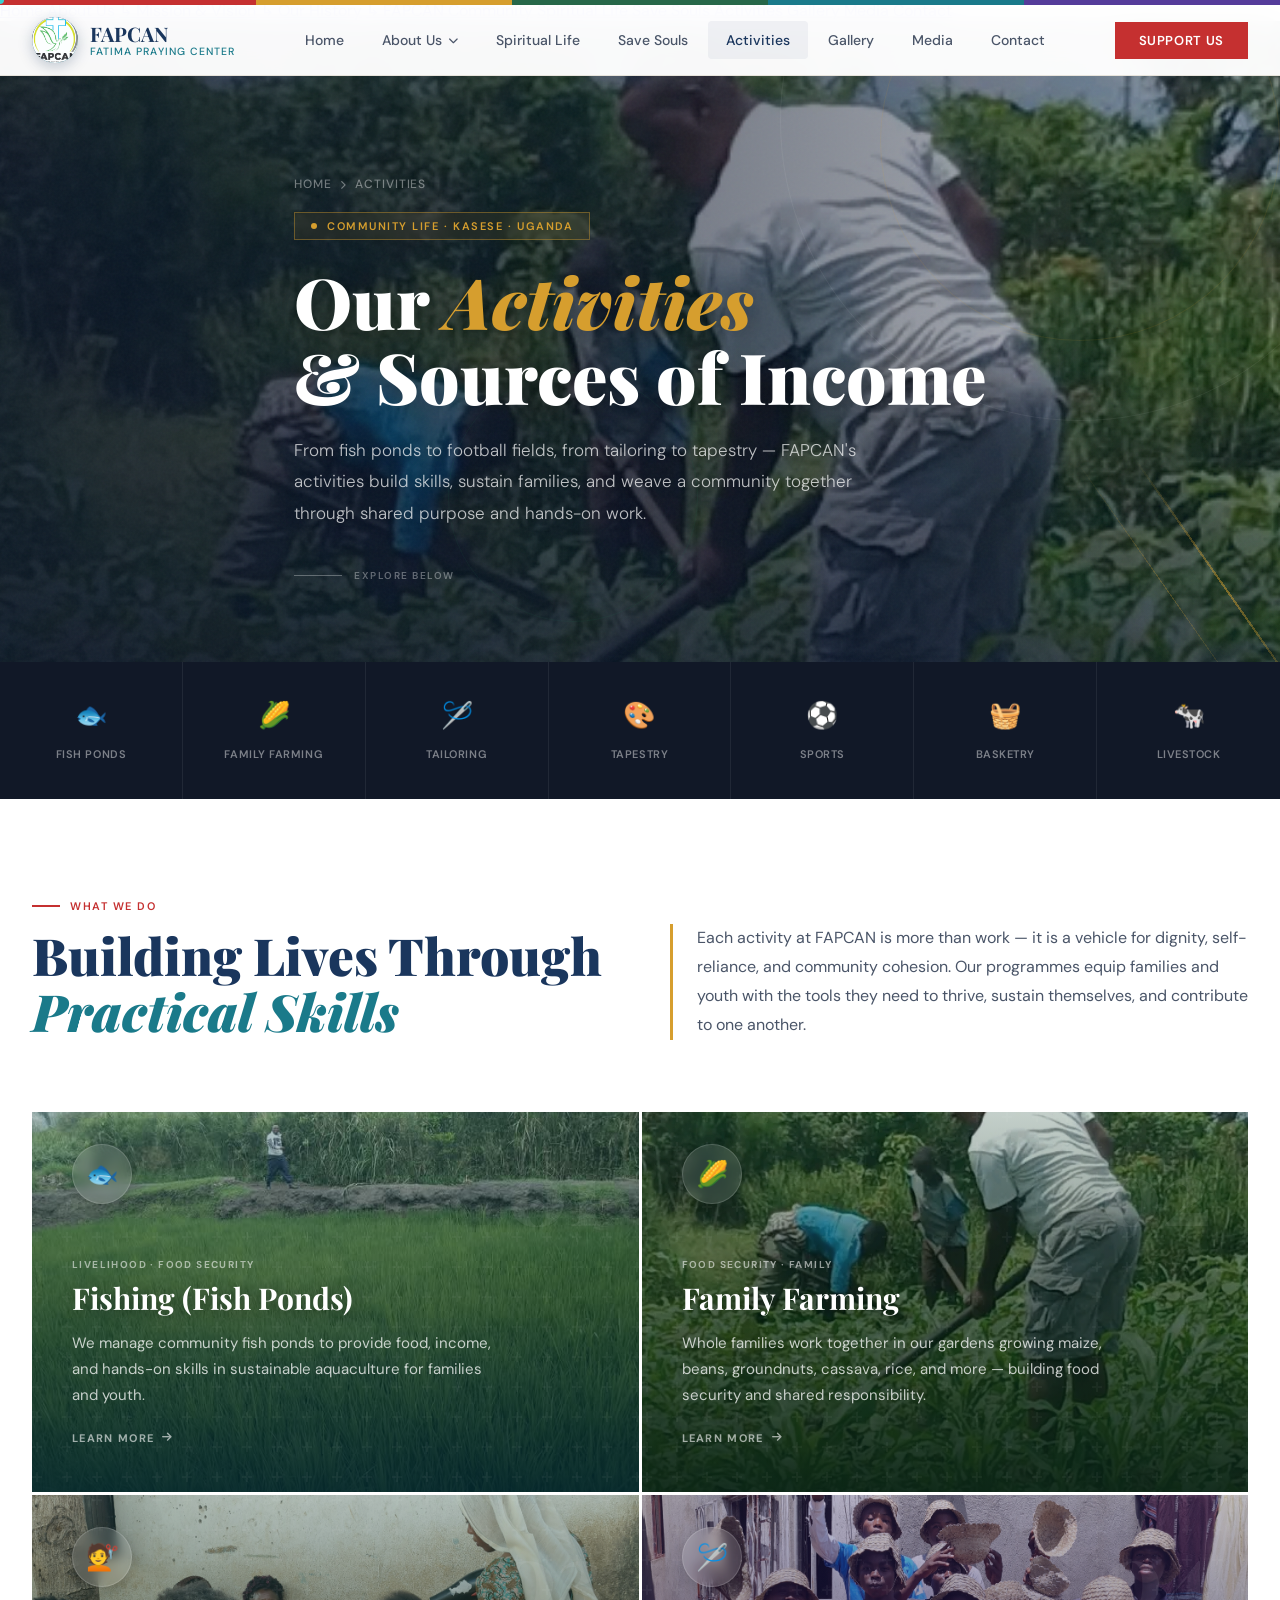
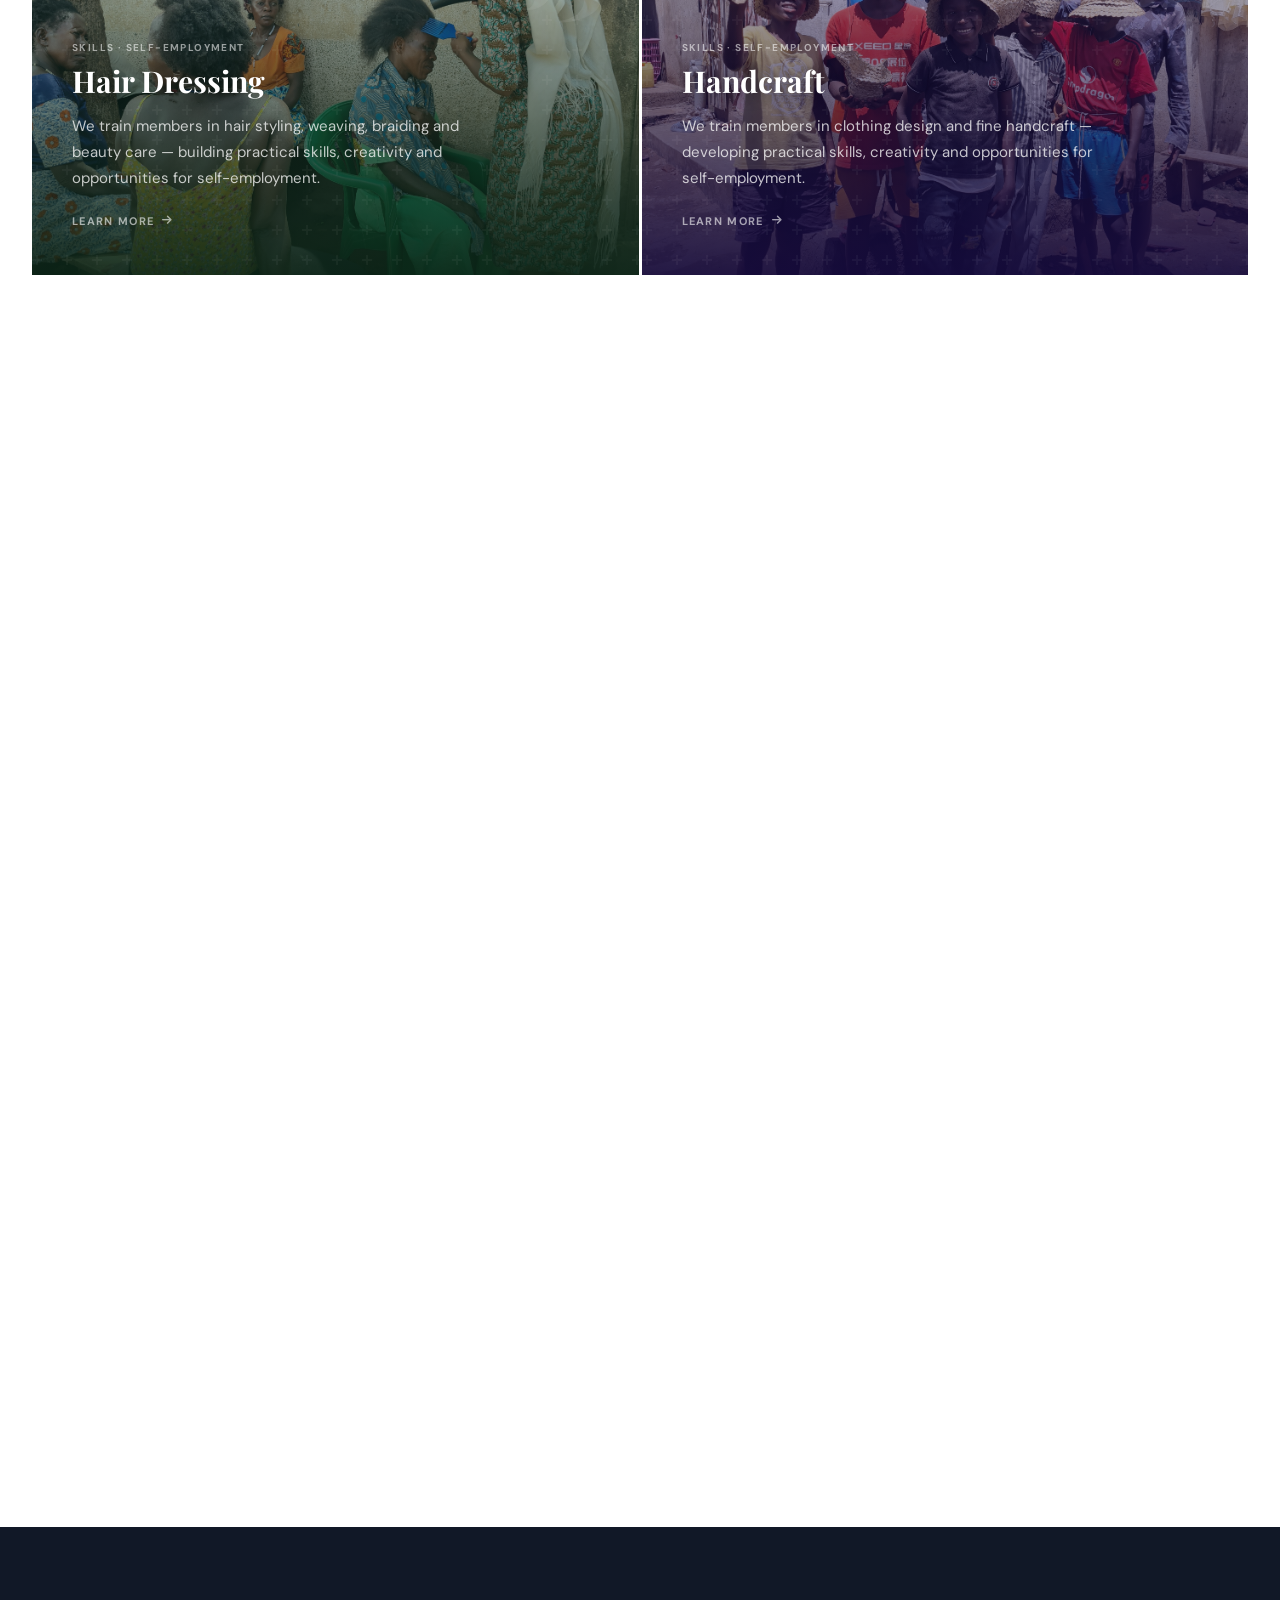
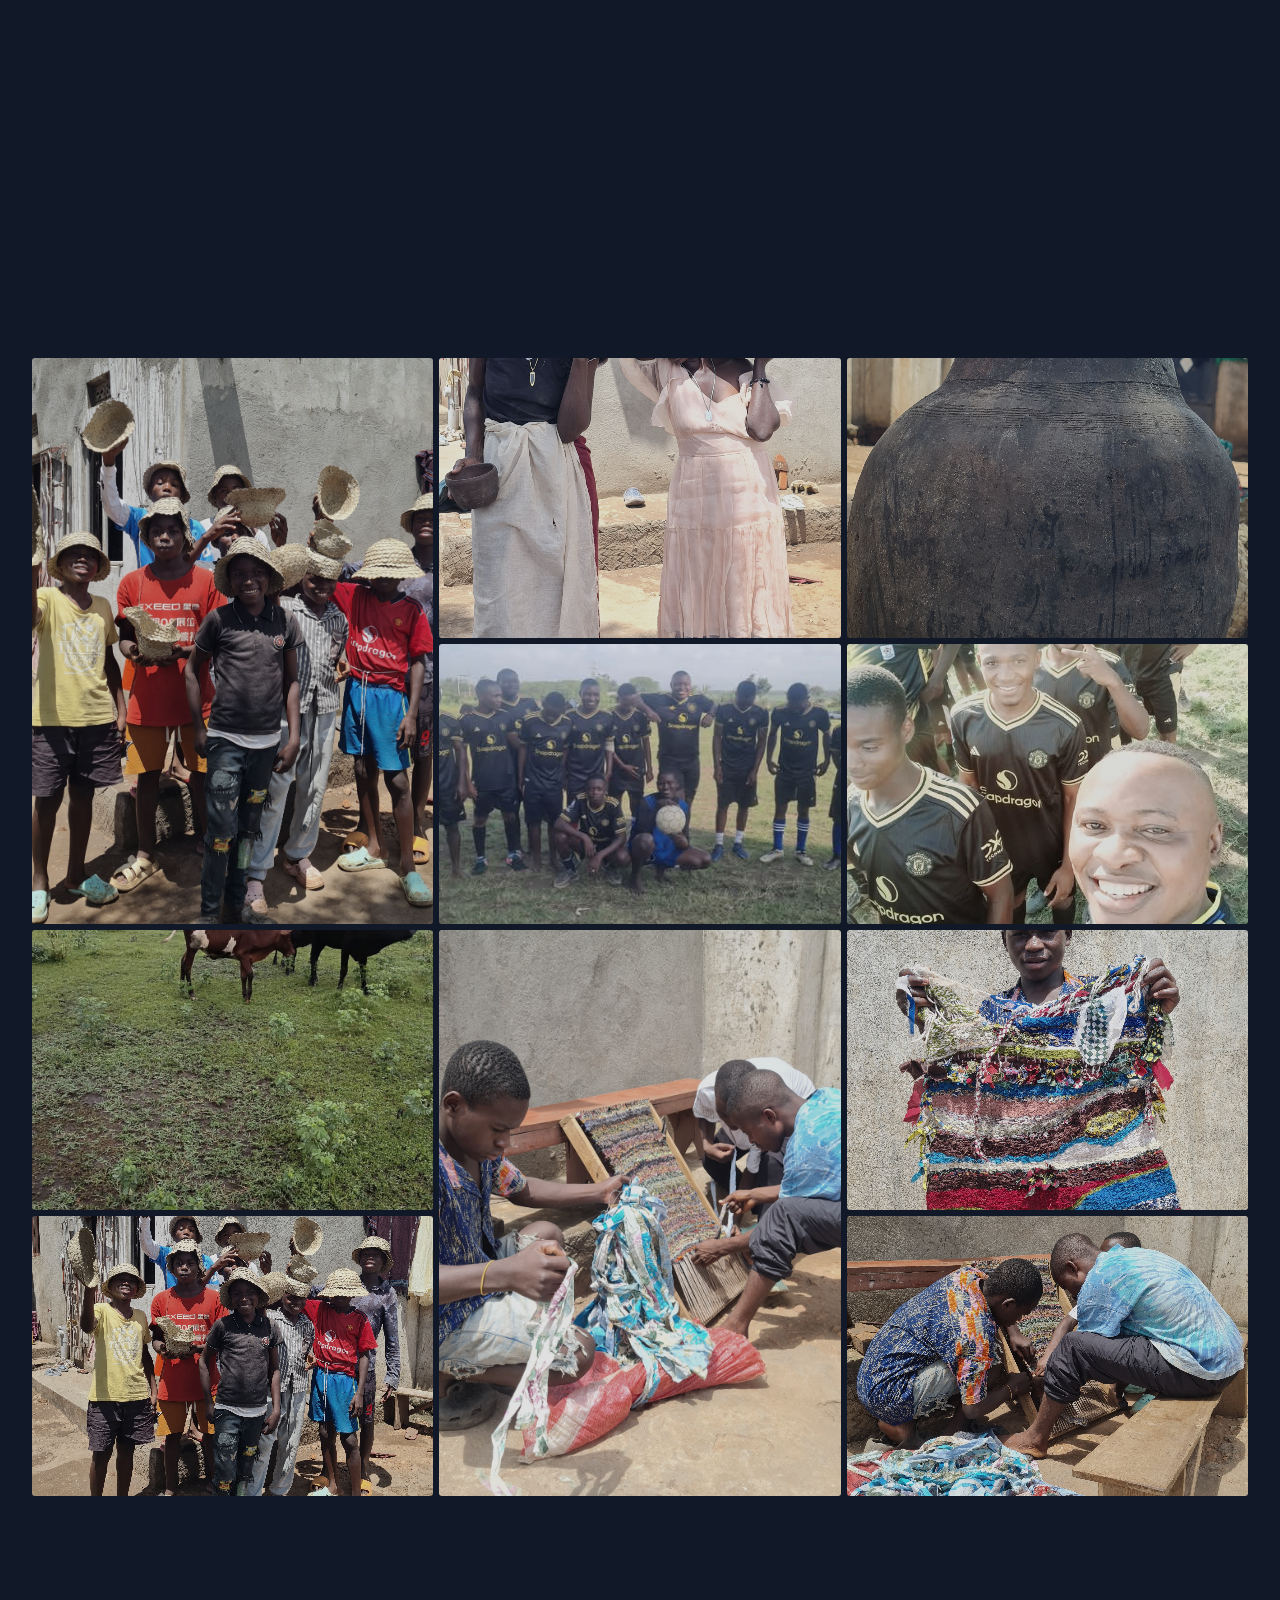
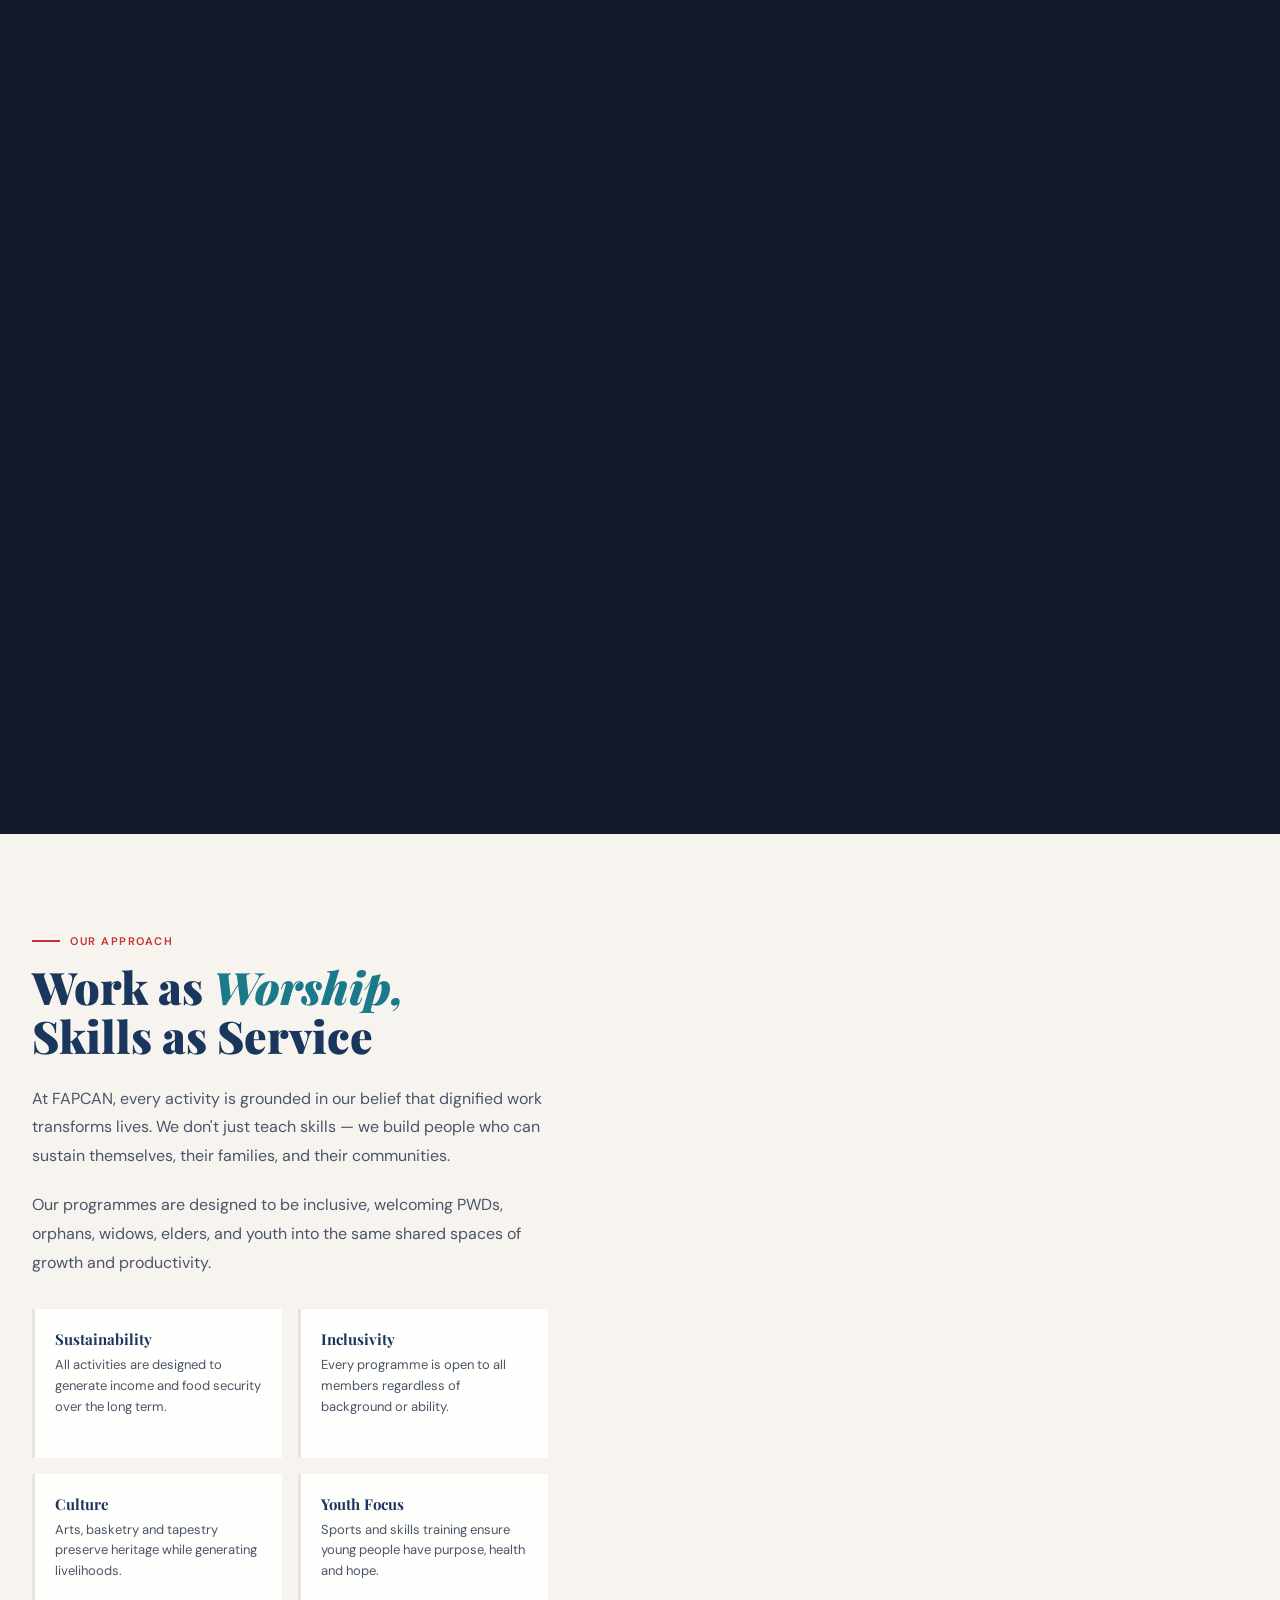
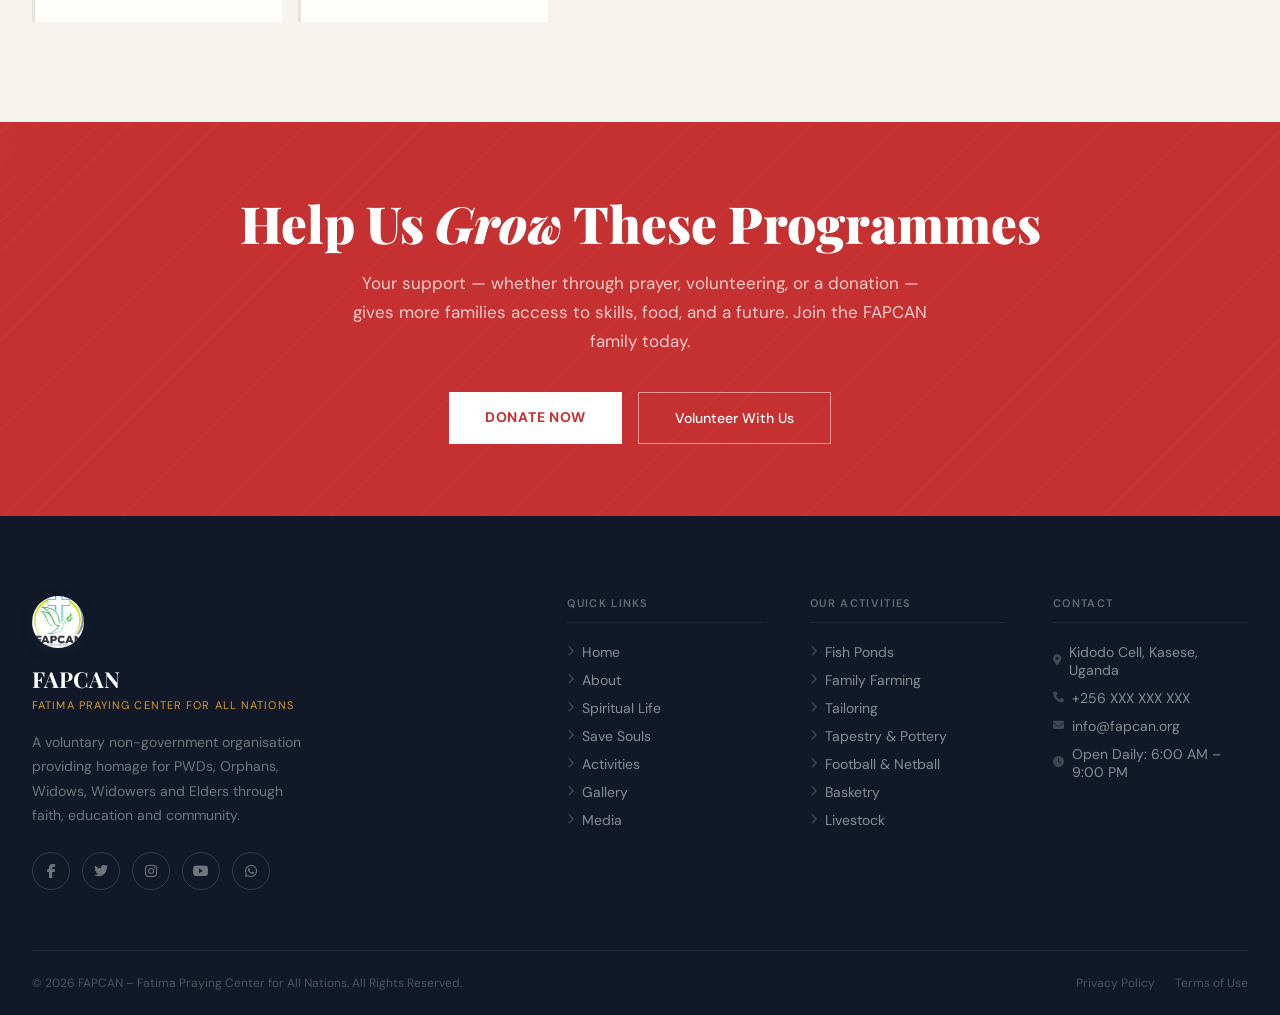
==== commit e9318a4c: "Update activities.html" ====
--- a/activities.html
+++ b/activities.html
@@ -162,6 +162,8 @@
   min-height: 520px;
   display: flex; align-items: center;
 }
+
+/* BG image layer */
 .page-hero-bg {
   position: absolute; inset: 0; z-index: 0;
   background-image: url('Agric1.jpg');
@@ -174,12 +176,16 @@
   from { transform: scale(1.08); background-position: center 40%; }
   to   { transform: scale(1.14); background-position: center 48%; }
 }
+
+/* multi-layer colour overlay */
 .page-hero-overlay {
   position: absolute; inset: 0; z-index: 1;
   background:
     linear-gradient(to right, rgba(10,20,40,0.82) 0%, rgba(10,20,40,0.55) 55%, rgba(10,20,40,0.25) 100%),
     linear-gradient(to top,   rgba(10,20,40,0.60) 0%, transparent 50%);
 }
+
+/* animated grain */
 .page-hero-grain {
   position: absolute; inset: 0; z-index: 2; pointer-events: none; opacity: 0.04;
   background-image: url("data:image/svg+xml,%3Csvg viewBox='0 0 256 256' xmlns='http://www.w3.org/2000/svg'%3E%3Cfilter id='noise'%3E%3CfeTurbulence type='fractalNoise' baseFrequency='0.9' numOctaves='4' stitchTiles='stitch'/%3E%3C/filter%3E%3Crect width='100%25' height='100%25' filter='url(%23noise)'/%3E%3C/svg%3E");
@@ -191,6 +197,8 @@
   50% { transform: translate(1px, -2px); }
   75% { transform: translate(-1px, 2px); }
 }
+
+/* Geometric rings */
 .page-hero-geo {
   position: absolute; inset: 0; overflow: hidden; pointer-events: none; z-index: 3;
 }
@@ -203,6 +211,8 @@
 .page-hero-geo-ring:nth-child(2) { width: 400px; height: 400px; top: -80px; right: 0px; animation-duration: 45s; animation-direction: reverse; border-color: rgba(214,158,46,0.1); }
 .page-hero-geo-ring:nth-child(3) { width: 250px; height: 250px; bottom: 40px; left: 35%; animation-duration: 35s; border-color: rgba(39,103,73,0.12); }
 @keyframes geoSpin { from { transform: rotate(0deg); } to { transform: rotate(360deg); } }
+
+/* Gold diagonal accent line */
 .page-hero-line {
   position: absolute; bottom: 0; right: 0; z-index: 3; pointer-events: none;
   width: 400px; height: 300px; overflow: hidden;
@@ -229,6 +239,7 @@
   from { opacity: 0; height: 0; }
   to   { opacity: 1; height: 320px; }
 }
+
 .page-hero-inner {
   max-width: 1320px; margin: 0 auto; padding: 80px 32px;
   position: relative; z-index: 4;
@@ -267,6 +278,8 @@
   animation: fadeUp 0.9s 0.6s var(--ease-out) both;
   text-shadow: 0 2px 12px rgba(0,0,0,0.25);
 }
+
+/* Hero scroll indicator */
 .hero-scroll {
   display: flex; align-items: center; gap: 12px; margin-top: 40px;
   animation: fadeUp 0.8s 0.85s var(--ease-out) both;
@@ -290,6 +303,7 @@
   font-size: 10px; font-weight: 600; letter-spacing: 0.15em; text-transform: uppercase;
   color: rgba(255,255,255,0.35);
 }
+
 @keyframes fadeUp {
   from { opacity: 0; transform: translateY(32px); }
   to   { opacity: 1; transform: translateY(0); }
@@ -320,219 +334,1026 @@
 .reveal-delay-5 { transition-delay: 0.5s; }
 .reveal-delay-6 { transition-delay: 0.6s; }
 
-/* ══════════════════════════════════════
-   IMPROVED GALLERY SECTION — BIGGER IMAGES, 3 PER ROW
-══════════════════════════════════════ */
-.gallery-section {
+/* ── ACTIVITIES OVERVIEW STRIP ── */
+.activities-overview {
+  background: var(--dark); padding: 0;
+  display: grid; grid-template-columns: repeat(7, 1fr);
+}
+.act-overview-item {
+  padding: 36px 20px; border-right: 1px solid rgba(255,255,255,0.07);
+  text-align: center; position: relative; overflow: hidden;
+  transition: background 0.3s; cursor: pointer;
+  text-decoration: none; display: block;
+}
+.act-overview-item:last-child { border-right: none; }
+.act-overview-item::before {
+  content: ''; position: absolute; bottom: 0; left: 0; right: 0; height: 3px;
+  transform: scaleX(0); transform-origin: left;
+  transition: transform 0.4s var(--ease-out);
+}
+.act-overview-item:nth-child(1)::before { background: var(--teal); }
+.act-overview-item:nth-child(2)::before { background: var(--green); }
+.act-overview-item:nth-child(3)::before { background: var(--purple); }
+.act-overview-item:nth-child(4)::before { background: var(--gold); }
+.act-overview-item:nth-child(5)::before { background: var(--red); }
+.act-overview-item:nth-child(6)::before { background: var(--teal); }
+.act-overview-item:nth-child(7)::before { background: var(--green); }
+.act-overview-item:hover::before { transform: scaleX(1); }
+.act-overview-item:hover { background: rgba(255,255,255,0.04); }
+.act-overview-icon { font-size: 26px; margin-bottom: 10px; display: block; transition: transform 0.3s var(--ease-out); }
+.act-overview-item:hover .act-overview-icon { transform: scale(1.25) translateY(-3px); }
+.act-overview-label { font-size: 11px; font-weight: 600; color: rgba(255,255,255,0.45); letter-spacing: 0.05em; text-transform: uppercase; line-height: 1.4; }
+
+/* ── MAIN ACTIVITIES SECTION ── */
+.activities-main {
   padding: 100px 0;
   background: var(--white);
 }
-.gallery-inner {
-  max-width: 1320px;
-  margin: 0 auto;
-  padding: 0 32px;
-}
-.gallery-header {
-  text-align: center;
-  margin-bottom: 60px;
-}
-.gallery-header .section-label {
-  justify-content: center;
-}
-.gallery-header h2 {
-  font-family: var(--font-serif);
-  font-weight: 900;
-  font-size: clamp(28px, 4vw, 48px);
-  color: var(--navy);
-}
-.gallery-grid {
+.activities-main-inner {
+  max-width: 1320px; margin: 0 auto; padding: 0 32px;
+}
+.activities-main-header {
+  display: grid; grid-template-columns: 1fr 1fr; gap: 60px; align-items: end;
+  margin-bottom: 72px;
+}
+.activities-main-header h2 {
+  font-family: var(--font-serif); font-weight: 900;
+  font-size: clamp(30px, 4vw, 52px); color: var(--navy); line-height: 1.1;
+}
+.activities-main-header h2 em { font-style: italic; color: var(--teal); }
+.activities-main-header p {
+  font-size: 16px; color: var(--mid); line-height: 1.8;
+  border-left: 3px solid var(--gold); padding-left: 24px;
+}
+
+/* ══════════════════════════════════════
+   ACTIVITY CARDS — with background images
+══════════════════════════════════════ */
+.act-featured-grid {
+  display: grid;
+  grid-template-columns: 1fr 1fr;
+  gap: 3px;
+  margin-bottom: 3px;
+}
+
+/* ─ LARGE CARD ─ */
+.act-card-large {
+  position: relative; overflow: hidden;
+  min-height: 380px;
+  display: flex; flex-direction: column; justify-content: flex-end;
+  padding: 44px 40px;
+  cursor: pointer;
+  transition: transform 0.5s var(--ease-out);
+}
+.act-card-large:hover { transform: scale(1.005); }
+
+/* Background image layer */
+.act-card-bg {
+  position: absolute; inset: 0; z-index: 0;
+  background-size: cover; background-position: center;
+  transform: scale(1.06);
+  transition: transform 0.7s var(--ease-out), filter 0.5s;
+  filter: saturate(0.85);
+}
+.act-card-large:hover .act-card-bg { transform: scale(1.12); filter: saturate(1.1); }
+
+/* Gradient overlay on top of image */
+.act-card-large-overlay {
+  position: absolute; inset: 0; z-index: 1;
+  transition: opacity 0.4s;
+}
+.c-teal  .act-card-large-overlay { background: linear-gradient(to top, rgba(4,38,46,0.9) 0%, rgba(4,38,46,0.55) 50%, rgba(10,74,86,0.3) 100%); }
+.c-green .act-card-large-overlay { background: linear-gradient(to top, rgba(10,35,22,0.92) 0%, rgba(10,35,22,0.55) 50%, rgba(20,67,45,0.25) 100%); }
+.c-purple .act-card-large-overlay { background: linear-gradient(to top, rgba(20,10,60,0.92) 0%, rgba(20,10,60,0.55) 50%, rgba(45,30,107,0.25) 100%); }
+.c-gold   .act-card-large-overlay { background: linear-gradient(to top, rgba(60,35,0,0.92) 0%, rgba(60,35,0,0.55) 50%, rgba(100,65,0,0.25) 100%); }
+.act-card-large:hover .act-card-large-overlay { opacity: 0.85; }
+
+/* Pattern overlay */
+.act-card-large::after {
+  content: ''; position: absolute; inset: 0; pointer-events: none; z-index: 2;
+  opacity: 0.04;
+  background-image: url("data:image/svg+xml,%3Csvg width='60' height='60' viewBox='0 0 60 60' xmlns='http://www.w3.org/2000/svg'%3E%3Cg fill='none' fill-rule='evenodd'%3E%3Cg fill='%23ffffff' fill-opacity='1'%3E%3Cpath d='M36 34v-4h-2v4h-4v2h4v4h2v-4h4v-2h-4zm0-30V0h-2v4h-4v2h4v4h2V6h4V4h-4zM6 34v-4H4v4H0v2h4v4h2v-4h4v-2H6zM6 4V0H4v4H0v2h4v4h2V6h4V4H6z'/%3E%3C/g%3E%3C/g%3E%3C/svg%3E");
+}
+
+.act-card-large-num {
+  position: absolute; top: 32px; right: 36px;
+  font-family: var(--font-serif); font-weight: 900; font-size: 90px;
+  color: rgba(255,255,255,0.07); line-height: 1;
+  z-index: 3; transition: color 0.4s, transform 0.5s var(--ease-out);
+  pointer-events: none;
+}
+.act-card-large:hover .act-card-large-num { color: rgba(255,255,255,0.13); transform: scale(1.05) translateY(-4px); }
+
+.act-card-large-icon {
+  position: absolute; top: 32px; left: 40px;
+  width: 60px; height: 60px; border-radius: 50%;
+  background: rgba(255,255,255,0.12);
+  display: flex; align-items: center; justify-content: center;
+  font-size: 26px; z-index: 4;
+  transition: transform 0.5s var(--ease-out), background 0.3s, box-shadow 0.4s;
+  backdrop-filter: blur(6px);
+  border: 1px solid rgba(255,255,255,0.15);
+  box-shadow: 0 4px 16px rgba(0,0,0,0.2);
+}
+.act-card-large:hover .act-card-large-icon {
+  transform: scale(1.15) rotate(-10deg);
+  background: rgba(255,255,255,0.22);
+  box-shadow: 0 8px 28px rgba(0,0,0,0.35);
+}
+
+.act-card-large-tag {
+  font-size: 10px; font-weight: 700; letter-spacing: 0.14em; text-transform: uppercase;
+  color: rgba(255,255,255,0.55); margin-bottom: 10px; display: block;
+  position: relative; z-index: 4;
+}
+.act-card-large h3 {
+  font-family: var(--font-serif); font-weight: 700; font-size: 30px;
+  color: white; line-height: 1.15; margin-bottom: 14px;
+  position: relative; z-index: 4;
+  text-shadow: 0 2px 16px rgba(0,0,0,0.4);
+  transition: transform 0.4s var(--ease-out);
+}
+.act-card-large:hover h3 { transform: translateY(-3px); }
+.act-card-large p {
+  font-size: 15px; color: rgba(255,255,255,0.75); line-height: 1.75;
+  max-width: 420px; position: relative; z-index: 4;
+}
+.act-card-large-arrow {
+  display: inline-flex; align-items: center; gap: 8px; margin-top: 22px;
+  font-size: 11px; font-weight: 700; letter-spacing: 0.12em; text-transform: uppercase;
+  color: rgba(255,255,255,0.6); text-decoration: none;
+  position: relative; z-index: 4;
+  transition: gap 0.3s var(--ease-out), color 0.25s;
+  padding-bottom: 3px;
+}
+.act-card-large-arrow::after {
+  content: '';
+  position: absolute; bottom: 0; left: 0; width: 0; height: 1px;
+  background: rgba(255,255,255,0.7);
+  transition: width 0.4s var(--ease-out);
+}
+.act-card-large:hover .act-card-large-arrow { gap: 18px; color: white; }
+.act-card-large:hover .act-card-large-arrow::after { width: 100%; }
+
+/* ─ SMALL CARD ─ */
+.act-small-grid {
   display: grid;
   grid-template-columns: repeat(3, 1fr);
-  gap: 28px;
-}
+  gap: 3px;
+}
+.act-card-small {
+  position: relative; overflow: hidden;
+  min-height: 280px;
+  display: flex; flex-direction: column; justify-content: flex-end;
+  padding: 32px 28px;
+  cursor: pointer;
+  transition: transform 0.5s var(--ease-out);
+}
+.act-card-small:hover { transform: scale(1.005); }
+
+.act-card-small .act-card-bg {
+  position: absolute; inset: 0; z-index: 0;
+  background-size: cover; background-position: center;
+  transform: scale(1.06);
+  transition: transform 0.7s var(--ease-out), filter 0.5s;
+  filter: saturate(0.8);
+}
+.act-card-small:hover .act-card-bg { transform: scale(1.13); filter: saturate(1.1); }
+
+.act-card-small-overlay {
+  position: absolute; inset: 0; z-index: 1;
+  transition: opacity 0.4s;
+}
+.c-red   .act-card-small-overlay { background: linear-gradient(to top, rgba(70,5,5,0.92) 0%, rgba(70,5,5,0.55) 50%, rgba(120,10,10,0.25) 100%); }
+.c-navy  .act-card-small-overlay { background: linear-gradient(to top, rgba(5,10,30,0.92) 0%, rgba(5,10,30,0.55) 50%, rgba(15,31,61,0.25) 100%); }
+.c-green2 .act-card-small-overlay { background: linear-gradient(to top, rgba(10,22,12,0.92) 0%, rgba(10,22,12,0.55) 50%, rgba(28,58,36,0.25) 100%); }
+.act-card-small:hover .act-card-small-overlay { opacity: 0.82; }
+
+.act-card-small::after {
+  content: ''; position: absolute; inset: 0; pointer-events: none; z-index: 2; opacity: 0.04;
+  background-image: url("data:image/svg+xml,%3Csvg width='60' height='60' viewBox='0 0 60 60' xmlns='http://www.w3.org/2000/svg'%3E%3Cg fill='none' fill-rule='evenodd'%3E%3Cg fill='%23ffffff' fill-opacity='1'%3E%3Cpath d='M36 34v-4h-2v4h-4v2h4v4h2v-4h4v-2h-4zm0-30V0h-2v4h-4v2h4v4h2V6h4V4h-4zM6 34v-4H4v4H0v2h4v4h2v-4h4v-2H6zM6 4V0H4v4H0v2h4v4h2V6h4V4H6z'/%3E%3C/g%3E%3C/g%3E%3C/svg%3E");
+}
+
+.act-card-small-num {
+  position: absolute; top: 20px; right: 24px;
+  font-family: var(--font-serif); font-weight: 900; font-size: 68px;
+  color: rgba(255,255,255,0.07); line-height: 1; z-index: 3;
+  pointer-events: none; transition: color 0.4s, transform 0.5s var(--ease-out);
+}
+.act-card-small:hover .act-card-small-num { color: rgba(255,255,255,0.14); transform: scale(1.05) translateY(-3px); }
+
+.act-card-small-icon {
+  position: absolute; top: 24px; left: 28px;
+  width: 50px; height: 50px; border-radius: 50%;
+  background: rgba(255,255,255,0.12);
+  display: flex; align-items: center; justify-content: center;
+  font-size: 22px; z-index: 4;
+  transition: transform 0.5s var(--ease-out), background 0.3s, box-shadow 0.4s;
+  backdrop-filter: blur(6px);
+  border: 1px solid rgba(255,255,255,0.15);
+  box-shadow: 0 4px 12px rgba(0,0,0,0.2);
+}
+.act-card-small:hover .act-card-small-icon {
+  transform: scale(1.15) rotate(-10deg);
+  background: rgba(255,255,255,0.22);
+  box-shadow: 0 8px 24px rgba(0,0,0,0.3);
+}
+
+.act-card-small-tag {
+  font-size: 9px; font-weight: 700; letter-spacing: 0.14em; text-transform: uppercase;
+  color: rgba(255,255,255,0.5); margin-bottom: 8px; display: block;
+  position: relative; z-index: 4;
+}
+.act-card-small h3 {
+  font-family: var(--font-serif); font-weight: 700; font-size: 23px;
+  color: white; line-height: 1.2; margin-bottom: 10px;
+  position: relative; z-index: 4;
+  text-shadow: 0 2px 12px rgba(0,0,0,0.5);
+  transition: transform 0.4s var(--ease-out);
+}
+.act-card-small:hover h3 { transform: translateY(-3px); }
+.act-card-small p {
+  font-size: 13.5px; color: rgba(255,255,255,0.7); line-height: 1.7;
+  position: relative; z-index: 4;
+}
+.act-card-small-arrow {
+  display: inline-flex; align-items: center; gap: 8px; margin-top: 18px;
+  font-size: 10px; font-weight: 700; letter-spacing: 0.12em; text-transform: uppercase;
+  color: rgba(255,255,255,0.5); text-decoration: none;
+  position: relative; z-index: 4;
+  transition: gap 0.3s var(--ease-out), color 0.25s;
+  padding-bottom: 3px;
+}
+.act-card-small-arrow::after {
+  content: '';
+  position: absolute; bottom: 0; left: 0; width: 0; height: 1px;
+  background: rgba(255,255,255,0.6);
+  transition: width 0.4s var(--ease-out);
+}
+.act-card-small:hover .act-card-small-arrow { gap: 16px; color: white; }
+.act-card-small:hover .act-card-small-arrow::after { width: 100%; }
+
+/* ── IMPACT STRIP ── */
+.impact-strip {
+  background: var(--dark); padding: 0;
+  display: grid; grid-template-columns: repeat(4, 1fr);
+}
+.impact-item {
+  padding: 52px 32px; border-right: 1px solid rgba(255,255,255,0.07);
+  text-align: center; position: relative; overflow: hidden;
+  transition: background 0.3s;
+}
+.impact-item:last-child { border-right: none; }
+.impact-item::before {
+  content: ''; position: absolute; bottom: 0; left: 0; right: 0; height: 3px;
+  transform: scaleX(0); transform-origin: left;
+  transition: transform 0.5s var(--ease-out);
+}
+.impact-item:nth-child(1)::before { background: var(--teal); }
+.impact-item:nth-child(2)::before { background: var(--green); }
+.impact-item:nth-child(3)::before { background: var(--gold); }
+.impact-item:nth-child(4)::before { background: var(--red); }
+.impact-item:hover::before { transform: scaleX(1); }
+.impact-item:hover { background: rgba(255,255,255,0.03); }
+.impact-icon { font-size: 28px; color: rgba(255,255,255,0.2); margin-bottom: 14px; transition: transform 0.4s var(--ease-out), color 0.3s; }
+.impact-item:hover .impact-icon { transform: scale(1.2) translateY(-2px); }
+.impact-item:nth-child(1):hover .impact-icon { color: var(--teal); }
+.impact-item:nth-child(2):hover .impact-icon { color: var(--green); }
+.impact-item:nth-child(3):hover .impact-icon { color: var(--gold); }
+.impact-item:nth-child(4):hover .impact-icon { color: var(--red); }
+.impact-num {
+  font-family: var(--font-serif); font-weight: 900; font-size: 52px;
+  color: white; line-height: 1; margin-bottom: 8px;
+  transition: transform 0.4s var(--ease-out);
+}
+.impact-item:hover .impact-num { transform: scale(1.05); }
+.impact-item:nth-child(1) .impact-num { color: var(--teal); }
+.impact-item:nth-child(2) .impact-num { color: var(--green); }
+.impact-item:nth-child(3) .impact-num { color: var(--gold); }
+.impact-item:nth-child(4) .impact-num { color: var(--red); }
+.impact-label { font-size: 13px; font-weight: 500; color: rgba(255,255,255,0.45); letter-spacing: 0.04em; }
+
+/* ── WHY ACTIVITIES SECTION ── */
+.why-activities {
+  padding: 100px 0;
+  background: var(--off-white);
+  position: relative; overflow: hidden;
+}
+.why-activities::before {
+  content: ''; position: absolute; inset: 0;
+  background-image: url('Agric3.jpg');
+  background-size: cover; background-position: center;
+  background-attachment: fixed; z-index: 0; opacity: 0.06;
+}
+.why-inner {
+  max-width: 1320px; margin: 0 auto; padding: 0 32px;
+  position: relative; z-index: 2;
+}
+.why-grid {
+  display: grid; grid-template-columns: 5fr 6fr; gap: 80px; align-items: center;
+}
+.why-text h2 {
+  font-family: var(--font-serif); font-weight: 900;
+  font-size: clamp(28px, 3.5vw, 48px); line-height: 1.1; margin-bottom: 24px;
+  color: var(--navy);
+}
+.why-text h2 em { font-style: italic; color: var(--teal); }
+.why-text p { font-size: 16px; line-height: 1.8; color: var(--mid); margin-bottom: 20px; }
+.why-pillars { display: grid; grid-template-columns: 1fr 1fr; gap: 16px; margin-top: 32px; }
+.why-pillar {
+  padding: 20px; border-left: 3px solid var(--light-gray);
+  background: rgba(255,255,255,0.85); backdrop-filter: blur(8px);
+  transition: border-color 0.3s, transform 0.4s var(--ease-out), box-shadow 0.3s;
+}
+.why-pillar:hover { border-color: var(--teal); transform: translateX(5px); box-shadow: 0 4px 20px rgba(0,0,0,0.08); }
+.why-pillar h4 { font-family: var(--font-serif); font-size: 15px; font-weight: 700; color: var(--navy); margin-bottom: 6px; }
+.why-pillar p { font-size: 13px; color: var(--mid); line-height: 1.6; }
+
+.why-visual { display: grid; grid-template-columns: 1fr 1fr; gap: 16px; }
+.why-visual-card {
+  background: var(--white); border-radius: 4px; overflow: hidden;
+  box-shadow: 0 8px 24px rgba(0,0,0,0.06);
+  transition: transform 0.4s var(--ease-out), box-shadow 0.4s;
+}
+.why-visual-card:hover { transform: translateY(-8px); box-shadow: 0 24px 56px rgba(0,0,0,0.14); }
+.why-visual-card:first-child { grid-column: 1 / -1; }
+.why-visual-band {
+  height: 5px;
+  background: linear-gradient(to right, var(--teal), var(--green));
+  transform-origin: left;
+  transition: transform 0.4s var(--ease-out);
+}
+.why-visual-card:hover .why-visual-band { transform: scaleX(1.02); }
+.why-visual-card:nth-child(2) .why-visual-band { background: linear-gradient(to right, var(--gold), var(--red)); }
+.why-visual-card:nth-child(3) .why-visual-band { background: linear-gradient(to right, var(--purple), var(--teal)); }
+.why-visual-body { padding: 24px 24px 28px; }
+.why-visual-body .prog-icon { font-size: 30px; margin-bottom: 12px; display: block; transition: transform 0.4s var(--ease-out); }
+.why-visual-card:hover .prog-icon { transform: scale(1.2) rotate(-6deg); }
+.why-visual-body h4 { font-family: var(--font-serif); font-size: 17px; font-weight: 700; color: var(--navy); margin-bottom: 8px; }
+.why-visual-body p { font-size: 13.5px; color: var(--mid); line-height: 1.65; }
+
+/* ═══════════════════════════════════════════
+   PHOTO GALLERY — ENLARGED 3-PER-ROW GRID
+   Replaces old narrow 5-column photo band
+═══════════════════════════════════════════ */
+.photo-gallery-section {
+  background: var(--dark);
+  padding: 80px 0;
+}
+.photo-gallery-header {
+  max-width: 1320px; margin: 0 auto; padding: 0 32px 48px;
+  display: flex; align-items: flex-end; justify-content: space-between; gap: 24px;
+}
+.photo-gallery-header h2 {
+  font-family: var(--font-serif); font-weight: 900;
+  font-size: clamp(26px, 3vw, 42px); color: white; line-height: 1.1;
+}
+.photo-gallery-header h2 em { font-style: italic; color: var(--gold); }
+.photo-gallery-header p {
+  font-size: 14px; color: rgba(255,255,255,0.45); line-height: 1.7; max-width: 340px;
+}
+
+.photo-gallery-grid {
+  max-width: 1320px; margin: 0 auto; padding: 0 32px;
+  display: grid;
+  grid-template-columns: repeat(3, 1fr);
+  gap: 6px;
+}
+
 .gallery-item {
-  position: relative;
-  overflow: hidden;
-  border-radius: 4px;
-  background: var(--off-white);
-  transition: transform 0.45s var(--ease-out), box-shadow 0.4s;
+  position: relative; overflow: hidden;
+  border-radius: 3px;
   cursor: pointer;
-  height: 320px;
-  box-shadow: 0 12px 24px -12px rgba(0,0,0,0.15);
-}
-.gallery-item:hover {
-  transform: translateY(-12px);
-  box-shadow: 0 28px 40px -16px rgba(0,0,0,0.25);
-}
-.gallery-img {
-  width: 100%;
-  height: 100%;
-  object-fit: cover;
-  transition: transform 0.7s var(--ease-out);
-}
-.gallery-item:hover .gallery-img {
-  transform: scale(1.08);
-}
-.gallery-overlay {
-  position: absolute;
-  bottom: 0;
-  left: 0;
-  right: 0;
-  background: linear-gradient(to top, rgba(0,0,0,0.85) 0%, transparent 100%);
-  padding: 28px 18px 16px;
-  transform: translateY(70%);
-  transition: transform 0.4s var(--ease-out);
-}
-.gallery-item:hover .gallery-overlay {
-  transform: translateY(0);
-}
-.gallery-overlay h4 {
-  font-family: var(--font-serif);
-  font-weight: 700;
-  font-size: 18px;
-  color: white;
-  margin-bottom: 6px;
-}
-.gallery-overlay p {
-  font-size: 12px;
-  color: rgba(255,255,255,0.7);
-  letter-spacing: 0.05em;
-  text-transform: uppercase;
-}
+}
+
+/* Tall items (first of every group of 6 spans 2 rows) */
+.gallery-item.tall { grid-row: span 2; }
+
+.gallery-item-bg {
+  width: 100%; height: 100%;
+  min-height: 280px;
+  background-size: cover; background-position: center;
+  transform: scale(1.06);
+  transition: transform 0.7s var(--ease-out), filter 0.5s;
+  filter: saturate(0.75) brightness(0.88);
+  display: block;
+}
+.gallery-item.tall .gallery-item-bg { min-height: 566px; } /* 2 × 280 + 6px gap */
+
+.gallery-item:hover .gallery-item-bg {
+  transform: scale(1);
+  filter: saturate(1.05) brightness(0.95);
+}
+
+.gallery-item-overlay {
+  position: absolute; inset: 0;
+  background: linear-gradient(to top, rgba(0,0,0,0.72) 0%, rgba(0,0,0,0.18) 45%, transparent 100%);
+  opacity: 0;
+  transition: opacity 0.4s var(--ease-out);
+}
+.gallery-item:hover .gallery-item-overlay { opacity: 1; }
+
+.gallery-item-label {
+  position: absolute; bottom: 0; left: 0; right: 0; z-index: 2;
+  padding: 22px 22px 20px;
+  transform: translateY(10px); opacity: 0;
+  transition: transform 0.4s var(--ease-out), opacity 0.4s;
+  display: flex; align-items: flex-end; justify-content: space-between;
+}
+.gallery-item:hover .gallery-item-label { transform: translateY(0); opacity: 1; }
+
+.gallery-item-label span {
+  font-size: 12px; font-weight: 700; letter-spacing: 0.1em; text-transform: uppercase;
+  color: white; text-shadow: 0 1px 6px rgba(0,0,0,0.4);
+}
+.gallery-item-label i {
+  font-size: 18px; color: rgba(255,255,255,0.6);
+  transition: color 0.25s, transform 0.3s;
+}
+.gallery-item:hover .gallery-item-label i { color: var(--gold); transform: scale(1.15); }
+
+/* accent border on hover */
+.gallery-item::after {
+  content: '';
+  position: absolute; inset: 0; z-index: 3; pointer-events: none;
+  border: 2px solid transparent;
+  transition: border-color 0.35s;
+  border-radius: 3px;
+}
+.gallery-item:hover::after { border-color: rgba(214,158,46,0.45); }
+
+/* ── CTA BAND ── */
+.cta-band {
+  background: var(--red); padding: 72px 0;
+  position: relative; overflow: hidden;
+}
+.cta-band::before {
+  content: ''; position: absolute; inset: 0;
+  background: repeating-linear-gradient(
+    -45deg, transparent 0, transparent 20px,
+    rgba(255,255,255,0.03) 20px, rgba(255,255,255,0.03) 21px
+  );
+}
+/* Animated shimmer wave */
+.cta-band::after {
+  content: ''; position: absolute; top: -50%; left: -60%; width: 80%; height: 200%;
+  background: linear-gradient(105deg, transparent 30%, rgba(255,255,255,0.07) 50%, transparent 70%);
+  animation: ctaShimmer 6s linear infinite;
+}
+@keyframes ctaShimmer { from { left: -60%; } to { left: 100%; } }
+.cta-inner { max-width: 900px; margin: 0 auto; padding: 0 32px; text-align: center; position: relative; z-index: 2; }
+.cta-inner h2 {
+  font-family: var(--font-serif); font-weight: 900; color: white;
+  font-size: clamp(28px, 4vw, 52px); line-height: 1.15; margin-bottom: 16px;
+}
+.cta-inner h2 em { font-style: italic; }
+.cta-inner p { font-size: 17px; color: rgba(255,255,255,0.75); margin-bottom: 36px; max-width: 580px; margin-left: auto; margin-right: auto; line-height: 1.7; }
+.cta-btns { display: flex; gap: 16px; justify-content: center; flex-wrap: wrap; }
+.btn-cta-light {
+  background: white; color: var(--red); border: none;
+  padding: 16px 36px; font-size: 14px; font-weight: 700;
+  letter-spacing: 0.05em; text-transform: uppercase; cursor: pointer;
+  text-decoration: none; display: inline-block;
+  transition: background 0.25s, transform 0.25s, box-shadow 0.25s;
+}
+.btn-cta-light:hover { background: var(--off-white); transform: translateY(-3px); box-shadow: 0 12px 32px rgba(0,0,0,0.25); }
+.btn-cta-ghost {
+  background: transparent; color: white;
+  border: 1.5px solid rgba(255,255,255,0.5);
+  padding: 16px 36px; font-size: 14px; font-weight: 500;
+  cursor: pointer; text-decoration: none; display: inline-block;
+  transition: border-color 0.25s, background 0.25s, transform 0.25s;
+}
+.btn-cta-ghost:hover { border-color: white; background: rgba(255,255,255,0.1); transform: translateY(-3px); }
+
+/* ── FOOTER ── */
+footer {
+  background: var(--dark); padding: 80px 0 0;
+}
+.footer-inner { max-width: 1320px; margin: 0 auto; padding: 0 32px; }
+.footer-top { display: grid; grid-template-columns: 2.5fr 1fr 1fr 1fr; gap: 48px; padding-bottom: 60px; border-bottom: 1px solid rgba(255,255,255,0.08); }
+.footer-brand .logo-badge { width: 52px; height: 52px; margin-bottom: 16px; }
+.footer-brand strong { font-family: var(--font-serif); font-weight: 700; font-size: 22px; color: white; display: block; margin-bottom: 4px; }
+.footer-brand .tagline { font-size: 11px; letter-spacing: 0.1em; text-transform: uppercase; color: var(--gold); display: block; margin-bottom: 18px; }
+.footer-brand p { font-size: 14px; color: rgba(255,255,255,0.4); line-height: 1.75; max-width: 280px; margin-bottom: 24px; }
+.footer-socials { display: flex; gap: 12px; }
+.footer-socials a {
+  width: 38px; height: 38px; border: 1px solid rgba(255,255,255,0.15); border-radius: 50%;
+  display: flex; align-items: center; justify-content: center;
+  color: rgba(255,255,255,0.4); font-size: 14px; text-decoration: none;
+  transition: border-color 0.25s, color 0.25s, background 0.25s, transform 0.25s;
+}
+.footer-socials a:hover { border-color: var(--gold); color: var(--gold); background: rgba(214,158,46,0.1); transform: translateY(-4px); }
+.footer-col h4 {
+  font-size: 11px; font-weight: 600; letter-spacing: 0.12em; text-transform: uppercase;
+  color: rgba(255,255,255,0.35); margin-bottom: 20px; padding-bottom: 12px;
+  border-bottom: 1px solid rgba(255,255,255,0.07);
+}
+.footer-col ul { list-style: none; display: flex; flex-direction: column; gap: 10px; }
+.footer-col ul a {
+  font-size: 14px; color: rgba(255,255,255,0.5); text-decoration: none;
+  transition: color 0.2s, padding-left 0.25s;
+  display: flex; align-items: center; gap: 8px;
+}
+.footer-col ul a i { font-size: 11px; color: rgba(255,255,255,0.2); transition: color 0.2s; }
+.footer-col ul a:hover { color: white; padding-left: 4px; }
+.footer-col ul a:hover i { color: var(--gold); }
+.footer-bottom {
+  padding: 24px 0; display: flex; justify-content: space-between; align-items: center; flex-wrap: wrap; gap: 12px;
+}
+.footer-bottom p { font-size: 12px; color: rgba(255,255,255,0.25); }
+.footer-bottom-links { display: flex; gap: 20px; }
+.footer-bottom-links a { font-size: 12px; color: rgba(255,255,255,0.25); text-decoration: none; transition: color 0.2s; }
+.footer-bottom-links a:hover { color: rgba(255,255,255,0.5); }
+
+/* ── MOBILE NAV ── */
 @media (max-width: 1024px) {
-  .gallery-grid {
-    gap: 20px;
+  .nav-links { display: none; }
+  .hamburger { display: flex; }
+  .mobile-menu {
+    position: fixed; top: 75px; left: 0; right: 0; bottom: 0;
+    background: white; z-index: 999; overflow-y: auto;
+    transform: translateX(100%); transition: transform 0.4s var(--ease-out);
+    padding: 20px 0;
   }
-  .gallery-item {
-    height: 280px;
+  .mobile-menu.open { transform: none; }
+  .mob-link {
+    display: block; padding: 16px 32px; font-size: 16px; font-weight: 500;
+    color: var(--navy); text-decoration: none; border-bottom: 1px solid var(--light-gray);
+    transition: background 0.15s;
   }
-}
-@media (max-width: 780px) {
-  .gallery-grid {
-    grid-template-columns: repeat(2, 1fr);
-  }
-  .gallery-item {
-    height: 260px;
-  }
-}
-@media (max-width: 560px) {
-  .gallery-grid {
-    grid-template-columns: 1fr;
-  }
-  .gallery-item {
-    height: auto;
-    aspect-ratio: 4 / 3;
-  }
-}
-
-/* Existing card styles (unchanged, compact) */
-.activities-overview { display: grid; grid-template-columns: repeat(7, 1fr); background: var(--dark); }
-.act-overview-item { padding: 36px 20px; border-right: 1px solid rgba(255,255,255,0.07); text-align: center; text-decoration: none; transition: background 0.3s; }
-.act-overview-item:hover { background: rgba(255,255,255,0.04); }
-.act-overview-icon { font-size: 26px; display: block; margin-bottom: 10px; transition: transform 0.3s; }
-.act-overview-item:hover .act-overview-icon { transform: scale(1.2) translateY(-3px); }
-.act-overview-label { font-size: 11px; font-weight: 600; color: rgba(255,255,255,0.45); text-transform: uppercase; }
-.activities-main { padding: 100px 0; background: var(--white); }
-.activities-main-inner { max-width: 1320px; margin: 0 auto; padding: 0 32px; }
-.activities-main-header { display: grid; grid-template-columns: 1fr 1fr; gap: 60px; margin-bottom: 72px; }
-.act-featured-grid { display: grid; grid-template-columns: 1fr 1fr; gap: 3px; margin-bottom: 3px; }
-.act-card-large { position: relative; overflow: hidden; min-height: 380px; display: flex; flex-direction: column; justify-content: flex-end; padding: 44px 40px; cursor: pointer; }
-.act-card-bg { position: absolute; inset: 0; background-size: cover; background-position: center; transform: scale(1.06); transition: transform 0.7s, filter 0.5s; filter: saturate(0.85); }
-.act-card-large:hover .act-card-bg { transform: scale(1.12); filter: saturate(1.1); }
-.act-card-large-overlay { position: absolute; inset: 0; background: linear-gradient(to top, rgba(4,38,46,0.9) 0%, rgba(4,38,46,0.55) 50%, rgba(10,74,86,0.3) 100%); }
-.act-card-large h3, .act-card-large p, .act-card-large-tag, .act-card-large-arrow { position: relative; z-index: 4; color: white; }
-.act-card-large h3 { font-family: var(--font-serif); font-weight: 700; font-size: 30px; margin-bottom: 14px; }
-.impact-strip { background: var(--dark); display: grid; grid-template-columns: repeat(4,1fr); }
-.impact-item { padding: 52px 32px; text-align: center; }
-.impact-num { font-family: var(--font-serif); font-weight: 900; font-size: 52px; color: var(--teal); }
-.photo-band { display: grid; grid-template-columns: repeat(5,1fr); gap: 3px; height: 320px; margin: 60px 0; }
-.photo-band-item { position: relative; overflow: hidden; }
-.photo-band-item-bg { width:100%; height:100%; background-size: cover; background-position: center; transition: transform 0.5s; }
-.photo-band-item:hover .photo-band-item-bg { transform: scale(1.05); }
-@media (max-width: 960px) { .activities-overview { grid-template-columns: repeat(4,1fr); } .act-featured-grid { grid-template-columns:1fr; } .activities-main-header { grid-template-columns:1fr; } .impact-strip { grid-template-columns: repeat(2,1fr); } .photo-band { grid-template-columns: repeat(3,1fr); height: 240px; } }
-@media (max-width: 640px) { .activities-overview { grid-template-columns: repeat(2,1fr); } .photo-band { grid-template-columns: repeat(2,1fr); } }
-
-/* other supplementary styles */
-.why-activities { padding: 100px 0; background: var(--off-white); position: relative; }
-.cta-band { background: var(--red); padding: 72px 0; text-align: center; }
-.btn-cta-light { background: white; color: var(--red); padding: 16px 36px; font-weight: 700; text-transform: uppercase; border: none; cursor: pointer; transition: transform 0.25s; }
-footer { background: var(--dark); padding: 80px 0 0; color: rgba(255,255,255,0.6); }
-.footer-inner { max-width: 1320px; margin: auto; padding: 0 32px; }
-.footer-top { display: grid; grid-template-columns: 2.5fr 1fr 1fr 1fr; gap: 48px; }
+  .mob-link:hover { background: var(--off-white); }
+  .mob-link.sub { padding-left: 52px; font-size: 14px; color: var(--mid); }
+}
+
+@media (max-width: 960px) {
+  .activities-overview { grid-template-columns: repeat(4, 1fr); }
+  .act-featured-grid { grid-template-columns: 1fr; }
+  .act-small-grid { grid-template-columns: 1fr; }
+  .activities-main-header { grid-template-columns: 1fr; gap: 24px; }
+  .why-grid { grid-template-columns: 1fr; gap: 40px; }
+  .impact-strip { grid-template-columns: repeat(2, 1fr); }
+  .impact-item { border-bottom: 1px solid rgba(255,255,255,0.07); }
+  .footer-top { grid-template-columns: 1fr 1fr; }
+  /* Gallery: 2 columns on tablets */
+  .photo-gallery-grid { grid-template-columns: repeat(2, 1fr); }
+  .gallery-item.tall { grid-row: span 1; }
+  .gallery-item.tall .gallery-item-bg { min-height: 280px; }
+  .photo-gallery-header { flex-direction: column; align-items: flex-start; gap: 12px; }
+  .photo-gallery-header p { max-width: 100%; }
+}
+
+@media (max-width: 640px) {
+  .activities-overview { grid-template-columns: repeat(2, 1fr); }
+  .why-pillars { grid-template-columns: 1fr; }
+  .why-visual { grid-template-columns: 1fr; }
+  .why-visual-card:first-child { grid-column: auto; }
+  .impact-strip { grid-template-columns: 1fr 1fr; }
+  .nav-inner, .activities-main-inner, .why-inner, .footer-inner, .page-hero-inner,
+  .photo-gallery-header, .photo-gallery-grid { padding: 0 16px; }
+  .page-hero-inner { padding: 60px 16px; }
+  .activities-main { padding: 70px 0; }
+  .why-activities { padding: 70px 0; }
+  .photo-gallery-section { padding: 60px 0; }
+  /* Gallery: 1 column on mobile */
+  .photo-gallery-grid { grid-template-columns: 1fr; gap: 4px; }
+}
 </style>
 </head>
 <body>
 
-<div class="cursor" id="cursor"><div class="cursor-dot"></div><div class="cursor-ring"></div></div>
+<!-- CUSTOM CURSOR -->
+<div class="cursor" id="cursor">
+  <div class="cursor-dot"></div>
+  <div class="cursor-ring"></div>
+</div>
+
+<!-- COLOUR BAND -->
 <div class="colour-band"></div>
 
+<!-- NAV -->
 <nav id="mainNav">
   <div class="nav-inner">
-    <a href="index.html" class="logo"><div class="logo-badge"><img src="fapcan.jpg" alt="FAPCAN" onerror="this.style.display='none';this.nextElementSibling.style.display='flex'"><span class="logo-badge-fallback" style="display:none">FAP</span></div><div class="logo-text"><strong>FAPCAN</strong><span>Fatima Praying Center</span></div></a>
-    <ul class="nav-links"><li class="nav-item"><a href="index.html" class="nav-link">Home</a></li><li class="nav-item"><a href="index.html#about" class="nav-link">About Us <i class="fas fa-chevron-down arr"></i></a><div class="dropdown"><a href="index.html#mission"><i class="fas fa-cross"></i> Mission & Vision</a><a href="index.html#history"><i class="fas fa-history"></i> Our History</a><a href="community.html"><i class="fas fa-users"></i> FAPCAN Community</a><a href="index.html#location"><i class="fas fa-map-marker-alt"></i> Location</a></div></li><li class="nav-item"><a href="prayer.html" class="nav-link">Spiritual Life</a></li><li class="nav-item"><a href="save.html" class="nav-link">Save Souls</a></li><li class="nav-item"><a href="activities.html" class="nav-link active">Activities</a></li><li class="nav-item"><a href="gallery.html" class="nav-link">Gallery</a></li><li class="nav-item"><a href="film.html" class="nav-link">Media</a></li><li class="nav-item"><a href="index.html#contact" class="nav-link">Contact</a></li></ul>
+    <a href="index.html" class="logo">
+      <div class="logo-badge">
+        <img src="fapcan.jpg" alt="FAPCAN" onerror="this.style.display='none';this.nextElementSibling.style.display='flex'">
+        <span class="logo-badge-fallback" style="display:none">FAP</span>
+      </div>
+      <div class="logo-text">
+        <strong>FAPCAN</strong>
+        <span>Fatima Praying Center</span>
+      </div>
+    </a>
+    <ul class="nav-links">
+      <li class="nav-item"><a href="index.html" class="nav-link">Home</a></li>
+      <li class="nav-item">
+        <a href="index.html#about" class="nav-link">About Us <i class="fas fa-chevron-down arr"></i></a>
+        <div class="dropdown">
+          <a href="index.html#mission"><i class="fas fa-cross"></i> Mission &amp; Vision</a>
+          <a href="index.html#history"><i class="fas fa-history"></i> Our History</a>
+          <a href="community.html"><i class="fas fa-users"></i> FAPCAN Community</a>
+          <a href="index.html#location"><i class="fas fa-map-marker-alt"></i> Location</a>
+        </div>
+      </li>
+      <li class="nav-item"><a href="prayer.html" class="nav-link">Spiritual Life</a></li>
+      <li class="nav-item"><a href="save.html" class="nav-link">Save Souls</a></li>
+      <li class="nav-item"><a href="activities.html" class="nav-link active">Activities</a></li>
+      <li class="nav-item"><a href="gallery.html" class="nav-link">Gallery</a></li>
+      <li class="nav-item"><a href="film.html" class="nav-link">Media</a></li>
+      <li class="nav-item"><a href="index.html#contact" class="nav-link">Contact</a></li>
+    </ul>
     <a href="#" class="nav-cta">Support Us</a>
-    <button class="hamburger" aria-label="Menu"><span></span><span></span><span></span></button>
+    <button class="hamburger" aria-label="Menu">
+      <span></span><span></span><span></span>
+    </button>
   </div>
 </nav>
-<div class="mobile-menu" id="mobileMenu"><a href="index.html" class="mob-link">Home</a><a href="index.html#about" class="mob-link">About Us</a><a href="index.html#mission" class="mob-link sub">↳ Mission & Vision</a><a href="index.html#history" class="mob-link sub">↳ Our History</a><a href="community.html" class="mob-link sub">↳ FAPCAN Community</a><a href="prayer.html" class="mob-link">Spiritual Life</a><a href="save.html" class="mob-link">Save Souls</a><a href="activities.html" class="mob-link">Activities</a><a href="gallery.html" class="mob-link">Gallery</a><a href="film.html" class="mob-link">Media</a><a href="index.html#contact" class="mob-link">Contact</a></div>
-
-<section class="page-hero"><div class="page-hero-bg"></div><div class="page-hero-overlay"></div><div class="page-hero-grain"></div><div class="page-hero-geo"><div class="page-hero-geo-ring"></div><div class="page-hero-geo-ring"></div><div class="page-hero-geo-ring"></div></div><div class="page-hero-line"></div><div class="page-hero-inner"><div class="breadcrumb"><a href="index.html">Home</a><i class="fas fa-chevron-right"></i><span>Activities</span></div><div class="page-hero-tag">Community Life · Kasese · Uganda</div><h1>Our <em>Activities</em><br>&amp; Sources of Income</h1><p>From fish ponds to football fields, from tailoring to tapestry — FAPCAN's activities build skills, sustain families, and weave a community together through shared purpose and hands-on work.</p><div class="hero-scroll"><div class="hero-scroll-line"></div><span>Explore Below</span></div></div></section>
-
-<div class="activities-overview"><a class="act-overview-item" href="#fishing"><span class="act-overview-icon">🐟</span><span class="act-overview-label">Fish Ponds</span></a><a class="act-overview-item" href="#farming"><span class="act-overview-icon">🌽</span><span class="act-overview-label">Family Farming</span></a><a class="act-overview-item" href="#tailoring"><span class="act-overview-icon">🪡</span><span class="act-overview-label">Tailoring</span></a><a class="act-overview-item" href="#tapestry"><span class="act-overview-icon">🎨</span><span class="act-overview-label">Tapestry</span></a><a class="act-overview-item" href="#sports"><span class="act-overview-icon">⚽</span><span class="act-overview-label">Sports</span></a><a class="act-overview-item" href="#basketry"><span class="act-overview-icon">🧺</span><span class="act-overview-label">Basketry</span></a><a class="act-overview-item" href="#livestock"><span class="act-overview-icon">🐄</span><span class="act-overview-label">Livestock</span></a></div>
-
-<!-- Activities cards section (abbreviated for brevity) -->
-<section class="activities-main"><div class="activities-main-inner"><div class="activities-main-header"><div class="reveal-left"><div class="section-label">What We Do</div><h2>Building Lives Through<br><em>Practical Skills</em></h2></div><div class="reveal-right"><p>Each activity at FAPCAN is more than work — it is a vehicle for dignity, self-reliance, and community cohesion.</p></div></div>
-<div class="act-featured-grid"><div class="act-card-large" id="fishing"><div class="act-card-bg" style="background-image: url('Agric4.jpg');"></div><div class="act-card-large-overlay"></div><div class="act-card-large-num">01</div><div class="act-card-large-icon">🐟</div><span class="act-card-large-tag">Livelihood · Food Security</span><h3>Fishing (Fish Ponds)</h3><p>Community fish ponds provide food, income, and aquaculture skills.</p><span class="act-card-large-arrow">Learn More <i class="fas fa-arrow-right"></i></span></div>
-<div class="act-card-large" id="farming"><div class="act-card-bg" style="background-image: url('Agric1.jpg');"></div><div class="act-card-large-overlay" style="background:linear-gradient(to top, rgba(10,35,22,0.92),rgba(10,35,22,0.55),rgba(20,67,45,0.25));"></div><div class="act-card-large-num">02</div><div class="act-card-large-icon">🌽</div><span class="act-card-large-tag">Food Security · Family</span><h3>Family Farming</h3><p>Maize, beans, groundnuts — whole families grow together.</p><span class="act-card-large-arrow">Learn More <i class="fas fa-arrow-right"></i></span></div>
-</div></div></section>
-
-<!-- NEW GALLERY SECTION: BIGGER IMAGES, 3 PER ROW (updated) -->
-<div class="gallery-section reveal">
-  <div class="gallery-inner">
-    <div class="gallery-header">
-      <div class="section-label">Visual Journey</div>
-      <h2>Moments of <em>Empowerment</em></h2>
-    </div>
-    <div class="gallery-grid">
-      <div class="gallery-item"><img class="gallery-img" src="handcraft.jpg" alt="Handcraft"><div class="gallery-overlay"><h4>Handcraft</h4><p>Artisanal Skills</p></div></div>
-      <div class="gallery-item"><img class="gallery-img" src="pottery2.jpg" alt="Pottery"><div class="gallery-overlay"><h4>Pottery</h4><p>Cultural Heritage</p></div></div>
-      <div class="gallery-item"><img class="gallery-img" src="sports2.jpeg" alt="Sports"><div class="gallery-overlay"><h4>Football & Netball</h4><p>Team Spirit</p></div></div>
-      <div class="gallery-item"><img class="gallery-img" src="livestock2.jpg" alt="Livestock"><div class="gallery-overlay"><h4>Livestock Rearing</h4><p>Sustainable Nutrition</p></div></div>
-      <div class="gallery-item"><img class="gallery-img" src="tapestry.jpg" alt="Tapestry"><div class="gallery-overlay"><h4>Tapestry Arts</h4><p>Creative Expression</p></div></div>
-      <div class="gallery-item"><img class="gallery-img" src="weaving1.jpg" alt="Basketry"><div class="gallery-overlay"><h4>Basketry</h4><p>Generational Craft</p></div></div>
-      <div class="gallery-item"><img class="gallery-img" src="tailor1.jpg" alt="Tailoring"><div class="gallery-overlay"><h4>Tailoring</h4><p>Sewing Livelihoods</p></div></div>
-      <div class="gallery-item"><img class="gallery-img" src="sports3.jpeg" alt="Youth Tournament"><div class="gallery-overlay"><h4>Youth Tournament</h4><p>Community Bonding</p></div></div>
-      <div class="gallery-item"><img class="gallery-img" src="livestock3.jpg" alt="Goat Rearing"><div class="gallery-overlay"><h4>Goat Rearing</h4><p>Income Generation</p></div></div>
-    </div>
+
+<!-- MOBILE MENU -->
+<div class="mobile-menu" id="mobileMenu">
+  <a href="index.html" class="mob-link">Home</a>
+  <a href="index.html#about" class="mob-link">About Us</a>
+  <a href="index.html#mission" class="mob-link sub">↳ Mission &amp; Vision</a>
+  <a href="index.html#history" class="mob-link sub">↳ Our History</a>
+  <a href="community.html" class="mob-link sub">↳ FAPCAN Community</a>
+  <a href="prayer.html" class="mob-link">Spiritual Life</a>
+  <a href="save.html" class="mob-link">Save Souls</a>
+  <a href="activities.html" class="mob-link">Activities</a>
+  <a href="gallery.html" class="mob-link">Gallery</a>
+  <a href="film.html" class="mob-link">Media</a>
+  <a href="index.html#contact" class="mob-link">Contact</a>
+</div>
+
+<!-- PAGE HERO -->
+<section class="page-hero">
+  <div class="page-hero-bg"></div>
+  <div class="page-hero-overlay"></div>
+  <div class="page-hero-grain"></div>
+  <div class="page-hero-geo">
+    <div class="page-hero-geo-ring"></div>
+    <div class="page-hero-geo-ring"></div>
+    <div class="page-hero-geo-ring"></div>
   </div>
+  <div class="page-hero-line"></div>
+  <div class="page-hero-inner">
+    <div class="breadcrumb">
+      <a href="index.html">Home</a>
+      <i class="fas fa-chevron-right"></i>
+      <span>Activities</span>
+    </div>
+    <div class="page-hero-tag">Community Life · Kasese · Uganda</div>
+    <h1>Our <em>Activities</em><br>&amp; Sources of Income</h1>
+    <p>From fish ponds to football fields, from tailoring to tapestry — FAPCAN's activities build skills, sustain families, and weave a community together through shared purpose and hands-on work.</p>
+    <div class="hero-scroll">
+      <div class="hero-scroll-line"></div>
+      <span>Explore Below</span>
+    </div>
+  </div>
+</section>
+
+<!-- ACTIVITIES QUICK NAV -->
+<div class="activities-overview">
+  <a class="act-overview-item" href="#fishing"><span class="act-overview-icon">🐟</span><span class="act-overview-label">Fish Ponds</span></a>
+  <a class="act-overview-item" href="#farming"><span class="act-overview-icon">🌽</span><span class="act-overview-label">Family Farming</span></a>
+  <a class="act-overview-item" href="#tailoring"><span class="act-overview-icon">🪡</span><span class="act-overview-label">Tailoring</span></a>
+  <a class="act-overview-item" href="#tapestry"><span class="act-overview-icon">🎨</span><span class="act-overview-label">Tapestry</span></a>
+  <a class="act-overview-item" href="#sports"><span class="act-overview-icon">⚽</span><span class="act-overview-label">Sports</span></a>
+  <a class="act-overview-item" href="#basketry"><span class="act-overview-icon">🧺</span><span class="act-overview-label">Basketry</span></a>
+  <a class="act-overview-item" href="#livestock"><span class="act-overview-icon">🐄</span><span class="act-overview-label">Livestock</span></a>
 </div>
 
-<div class="impact-strip"><div class="impact-item"><div class="impact-icon"><i class="fas fa-fish"></i></div><div class="impact-num" data-target="7">0</div><div class="impact-label">Active Programmes</div></div><div class="impact-item"><div class="impact-icon"><i class="fas fa-seedling"></i></div><div class="impact-num" data-target="300">0</div><div class="impact-label">Families Supported</div></div><div class="impact-item"><div class="impact-icon"><i class="fas fa-hands-holding"></i></div><div class="impact-num" data-target="12">0</div><div class="impact-label">Years Running</div></div><div class="impact-item"><div class="impact-icon"><i class="fas fa-users"></i></div><div class="impact-num" data-target="250">0</div><div class="impact-label">Youth Engaged</div></div></div>
-
-<section class="why-activities"><div class="why-inner"><div class="why-grid"><div class="why-text reveal-left"><div class="section-label">Our Approach</div><h2>Work as <em>Worship,</em><br>Skills as Service</h2><p>At FAPCAN, every activity is grounded in our belief that dignified work transforms lives.</p><div class="why-pillars"><div class="why-pillar"><h4>Sustainability</h4><p>Generating income and food security for the long term.</p></div><div class="why-pillar"><h4>Inclusivity</h4><p>Open to all members regardless of ability.</p></div></div></div><div class="why-visual reveal-right"><div class="why-visual-card"><div class="why-visual-band"></div><div class="why-visual-body"><span class="prog-icon">🌱</span><h4>Growing Together</h4><p>Family farming builds bonds as strong as the harvest.</p></div></div><div class="why-visual-card"><div class="why-visual-band"></div><div class="why-visual-body"><span class="prog-icon">✂️</span><h4>Creating Independence</h4><p>Tailoring and basketry empower women and youth with enterprise.</p></div></div></div></div></div></section>
-
-<div class="cta-band"><div class="cta-inner reveal"><h2>Help Us <em>Grow</em> These Programmes</h2><p>Your support gives more families access to skills, food, and a future.</p><div class="cta-btns"><a href="#" class="btn-cta-light">Donate Now</a><a href="#" class="btn-cta-ghost">Volunteer With Us</a></div></div></div>
-
-<footer id="contact"><div class="footer-inner"><div class="footer-top"><div class="footer-brand"><div class="logo-badge" style="margin-bottom:16px"><img src="fapcan.jpg" alt="FAPCAN"></div><strong>FAPCAN</strong><span class="tagline">Fatima Praying Center for All Nations</span><p>Supporting PWDs, Orphans, Widows and Elders through faith and community.</p><div class="footer-socials"><a href="#"><i class="fab fa-facebook-f"></i></a><a href="#"><i class="fab fa-twitter"></i></a><a href="#"><i class="fab fa-instagram"></i></a></div></div><div class="footer-col"><h4>Quick Links</h4><ul><li><a href="index.html">Home</a></li><li><a href="activities.html">Activities</a></li><li><a href="prayer.html">Prayer</a></li></ul></div><div class="footer-col"><h4>Activities</h4><ul><li><a href="#fishing">Fish Ponds</a></li><li><a href="#farming">Farming</a></li><li><a href="#tailoring">Tailoring</a></li></ul></div><div class="footer-col"><h4>Contact</h4><ul><li><i class="fas fa-map-marker-alt"></i> Kidodo Cell, Kasese</li><li><i class="fas fa-envelope"></i> info@fapcan.org</li></ul></div></div><div class="footer-bottom"><p>© 2026 FAPCAN – Fatima Praying Center for All Nations.</p></div></div></footer>
+<!-- MAIN ACTIVITIES -->
+<section class="activities-main">
+  <div class="activities-main-inner">
+    <div class="activities-main-header">
+      <div class="reveal-left"><div class="section-label">What We Do</div><h2>Building Lives Through<br><em>Practical Skills</em></h2></div>
+      <div class="reveal-right"><p>Each activity at FAPCAN is more than work — it is a vehicle for dignity, self-reliance, and community cohesion. Our programmes equip families and youth with the tools they need to thrive, sustain themselves, and contribute to one another.</p></div>
+    </div>
+
+    <div class="act-featured-grid">
+      <!-- 1. Fishing -->
+      <div class="act-card-large c-teal reveal reveal-delay-1" id="fishing">
+        <div class="act-card-bg" style="background-image: url('Agric4.jpg');"></div><div class="act-card-large-overlay"></div><div class="act-card-large-num">01</div><div class="act-card-large-icon">🐟</div>
+        <span class="act-card-large-tag">Livelihood · Food Security</span><h3>Fishing (Fish Ponds)</h3>
+        <p>We manage community fish ponds to provide food, income, and hands-on skills in sustainable aquaculture for families and youth.</p><span class="act-card-large-arrow">Learn More <i class="fas fa-arrow-right"></i></span>
+      </div>
+      <!-- 2. Family Farming -->
+      <div class="act-card-large c-green reveal reveal-delay-2" id="farming">
+        <div class="act-card-bg" style="background-image: url('Agric1.jpg');"></div><div class="act-card-large-overlay"></div><div class="act-card-large-num">02</div><div class="act-card-large-icon">🌽</div>
+        <span class="act-card-large-tag">Food Security · Family</span><h3>Family Farming</h3>
+        <p>Whole families work together in our gardens growing maize, beans, groundnuts, cassava, rice, and more — building food security and shared responsibility.</p><span class="act-card-large-arrow">Learn More <i class="fas fa-arrow-right"></i></span>
+      </div>
+      <!-- 3. Hair Dressing -->
+      <div class="act-card-large c-green reveal reveal-delay-2" id="hairdressing">
+        <div class="act-card-bg" style="background-image: url('weaving4.jpg');"></div><div class="act-card-large-overlay"></div><div class="act-card-large-num">03</div><div class="act-card-large-icon">💇</div>
+        <span class="act-card-large-tag">Skills · Self-Employment</span><h3>Hair Dressing</h3>
+        <p>We train members in hair styling, weaving, braiding and beauty care — building practical skills, creativity and opportunities for self-employment.</p><span class="act-card-large-arrow">Learn More <i class="fas fa-arrow-right"></i></span>
+      </div>
+      <!-- 4. Handcraft -->
+      <div class="act-card-large c-purple reveal reveal-delay-3" id="tailoring">
+        <div class="act-card-bg" style="background-image: url('handcraft1.jpg');"></div><div class="act-card-large-overlay"></div><div class="act-card-large-num">04</div><div class="act-card-large-icon">🪡</div>
+        <span class="act-card-large-tag">Skills · Self-Employment</span><h3>Handcraft</h3>
+        <p>We train members in clothing design and fine handcraft — developing practical skills, creativity and opportunities for self-employment.</p><span class="act-card-large-arrow">Learn More <i class="fas fa-arrow-right"></i></span>
+      </div>
+      <!-- 5. Tailoring -->
+      <div class="act-card-large c-purple reveal reveal-delay-3" id="sewing">
+        <div class="act-card-bg" style="background-image: url('tailor1.jpg');"></div><div class="act-card-large-overlay"></div><div class="act-card-large-num">05</div><div class="act-card-large-icon">✂️</div>
+        <span class="act-card-large-tag">Skills · Self-Employment</span><h3>Tailoring</h3>
+        <p>We train members in sewing, clothing design and fine handcraft — developing practical skills, creativity and opportunities for self-employment.</p><span class="act-card-large-arrow">Learn More <i class="fas fa-arrow-right"></i></span>
+      </div>
+      <!-- 6. Pottery -->
+      <div class="act-card-large c-gold reveal reveal-delay-4" id="tapestry">
+        <div class="act-card-bg" style="background-image: url('pottery1.jpg');"></div><div class="act-card-large-overlay"></div><div class="act-card-large-num">06</div><div class="act-card-large-icon">🎨</div>
+        <span class="act-card-large-tag">Culture · Arts · Income</span><h3>Pottery</h3>
+        <p>Through pottery and decorative arts, we preserve culture while teaching artistic skills that can create income and personal expression.</p><span class="act-card-large-arrow">Learn More <i class="fas fa-arrow-right"></i></span>
+      </div>
+      <!-- 7. Tapestry -->
+      <div class="act-card-large c-gold reveal reveal-delay-4" id="weaving">
+        <div class="act-card-bg" style="background-image: url('tapestry.jpg');"></div><div class="act-card-large-overlay"></div><div class="act-card-large-num">07</div><div class="act-card-large-icon">🖼️</div>
+        <span class="act-card-large-tag">Culture · Arts · Income</span><h3>Tapestry</h3>
+        <p>Through tapestry, we preserve culture while teaching artistic skills that can create income and personal expression.</p><span class="act-card-large-arrow">Learn More <i class="fas fa-arrow-right"></i></span>
+      </div>
+      <!-- 8. Sports -->
+      <div class="act-card-large c-gold reveal reveal-delay-4" id="sports">
+        <div class="act-card-bg" style="background-image: url('sports1.jpeg');"></div><div class="act-card-small-overlay"></div><div class="act-card-small-num">08</div><div class="act-card-small-icon">⚽</div>
+        <span class="act-card-small-tag">Youth · Health · Teamwork</span><h3>Football &amp; Netball</h3>
+        <p>Our sports programs promote teamwork, discipline, health, and positive youth development within the community.</p><span class="act-card-small-arrow">Learn More <i class="fas fa-arrow-right"></i></span>
+      </div>
+      <!-- 9. Basketry -->
+      <div class="act-card-large c-gold reveal reveal-delay-4" id="basketry">
+        <div class="act-card-bg" style="background-image: url('basket.jpg');"></div><div class="act-card-small-overlay"></div><div class="act-card-small-num">09</div><div class="act-card-small-icon">🧺</div>
+        <span class="act-card-small-tag">Heritage · Enterprise</span><h3>Basketry</h3>
+        <p>We teach traditional basket weaving to keep cultural heritage alive and support small-scale business opportunities.</p><span class="act-card-small-arrow">Learn More <i class="fas fa-arrow-right"></i></span>
+      </div>
+      <!-- 10. Livestock -->
+      <div class="act-card-large c-gold reveal reveal-delay-4" id="livestock">
+        <div class="act-card-bg" style="background-image: url('livestock1.jpg');"></div><div class="act-card-small-overlay"></div><div class="act-card-small-num">10</div><div class="act-card-small-icon">🐄</div>
+        <span class="act-card-small-tag">Nutrition · Livelihoods</span><h3>Livestock Rearing</h3>
+        <p>We raise cows, goats, and rabbits to support nutrition, farming skills, and sustainable livelihoods for families.</p><span class="act-card-small-arrow">Learn More <i class="fas fa-arrow-right"></i></span>
+      </div>
+    </div>
+  </div>
+</section>
+
+<!-- IMPACT STRIP -->
+<div class="impact-strip">
+  <div class="impact-item reveal"><div class="impact-icon"><i class="fas fa-fish"></i></div><div class="impact-num" data-target="7">0</div><div class="impact-label">Active Programmes</div></div>
+  <div class="impact-item reveal reveal-delay-1"><div class="impact-icon"><i class="fas fa-seedling"></i></div><div class="impact-num" data-target="300">0</div><div class="impact-label">Families Supported</div></div>
+  <div class="impact-item reveal reveal-delay-2"><div class="impact-icon"><i class="fas fa-hands-holding"></i></div><div class="impact-num" data-target="12">0</div><div class="impact-label">Years Running</div></div>
+  <div class="impact-item reveal reveal-delay-3"><div class="impact-icon"><i class="fas fa-users"></i></div><div class="impact-num" data-target="250">0</div><div class="impact-label">Youth Engaged</div></div>
+</div>
+
+<!-- ═══════════════════════════════════════════
+     PHOTO GALLERY — ENLARGED 3-PER-ROW GRID
+═══════════════════════════════════════════ -->
+<section class="photo-gallery-section">
+  <div class="photo-gallery-header reveal">
+    <div>
+      <div class="section-label" style="color:var(--gold)">
+        <span style="display:inline-block;width:28px;height:2px;background:var(--gold);margin-right:10px;vertical-align:middle"></span>
+        In Pictures
+      </div>
+      <h2>Life at <em>FAPCAN</em></h2>
+    </div>
+    <p>A glimpse into our crafts, fields, courts, and community — every image a story of purpose and belonging.</p>
+  </div>
+
+  <div class="photo-gallery-grid">
+
+    <!-- Row 1 — tall anchor + 2 regular -->
+    <div class="gallery-item tall reveal reveal-delay-1">
+      <div class="gallery-item-bg" style="background-image:url('handcraft.jpg')"></div>
+      <div class="gallery-item-overlay"></div>
+      <div class="gallery-item-label"><span>Handcraft</span><i class="fas fa-expand-alt"></i></div>
+    </div>
+    <div class="gallery-item reveal reveal-delay-2">
+      <div class="gallery-item-bg" style="background-image:url('pottery1.jpg')"></div>
+      <div class="gallery-item-overlay"></div>
+      <div class="gallery-item-label"><span>Pottery</span><i class="fas fa-expand-alt"></i></div>
+    </div>
+    <div class="gallery-item reveal reveal-delay-3">
+      <div class="gallery-item-bg" style="background-image:url('pottery2.jpg')"></div>
+      <div class="gallery-item-overlay"></div>
+      <div class="gallery-item-label"><span>Pottery</span><i class="fas fa-expand-alt"></i></div>
+    </div>
+
+    <!-- Rows 2-3 continuation (tall card spans these) -->
+    <div class="gallery-item reveal reveal-delay-2">
+      <div class="gallery-item-bg" style="background-image:url('sports1.jpeg')"></div>
+      <div class="gallery-item-overlay"></div>
+      <div class="gallery-item-label"><span>Football</span><i class="fas fa-expand-alt"></i></div>
+    </div>
+    <div class="gallery-item reveal reveal-delay-3">
+      <div class="gallery-item-bg" style="background-image:url('sports2.jpeg')"></div>
+      <div class="gallery-item-overlay"></div>
+      <div class="gallery-item-label"><span>Sports</span><i class="fas fa-expand-alt"></i></div>
+    </div>
+
+    <!-- Row 4 — tall anchor + 2 regular -->
+    <div class="gallery-item reveal reveal-delay-1">
+      <div class="gallery-item-bg" style="background-image:url('livestock2.jpg')"></div>
+      <div class="gallery-item-overlay"></div>
+      <div class="gallery-item-label"><span>Livestock</span><i class="fas fa-expand-alt"></i></div>
+    </div>
+    <div class="gallery-item tall reveal reveal-delay-2">
+      <div class="gallery-item-bg" style="background-image:url('tapestry.jpg')"></div>
+      <div class="gallery-item-overlay"></div>
+      <div class="gallery-item-label"><span>Tapestry</span><i class="fas fa-expand-alt"></i></div>
+    </div>
+    <div class="gallery-item reveal reveal-delay-3">
+      <div class="gallery-item-bg" style="background-image:url('tapestry1.jpg')"></div>
+      <div class="gallery-item-overlay"></div>
+      <div class="gallery-item-label"><span>Tapestry</span><i class="fas fa-expand-alt"></i></div>
+    </div>
+
+    <!-- Rows 5-6 continuation -->
+    <div class="gallery-item reveal reveal-delay-1">
+      <div class="gallery-item-bg" style="background-image:url('handcraft1.jpg')"></div>
+      <div class="gallery-item-overlay"></div>
+      <div class="gallery-item-label"><span>Handcraft</span><i class="fas fa-expand-alt"></i></div>
+    </div>
+    <!-- tall card spans here -->
+    <div class="gallery-item reveal reveal-delay-3">
+      <div class="gallery-item-bg" style="background-image:url('tapestry2.jpg')"></div>
+      <div class="gallery-item-overlay"></div>
+      <div class="gallery-item-label"><span>Tapestry</span><i class="fas fa-expand-alt"></i></div>
+    </div>
+
+    <!-- Row 7 -->
+    <div class="gallery-item reveal reveal-delay-1">
+      <div class="gallery-item-bg" style="background-image:url('weaving1.jpg')"></div>
+      <div class="gallery-item-overlay"></div>
+      <div class="gallery-item-label"><span>Weaving</span><i class="fas fa-expand-alt"></i></div>
+    </div>
+    <div class="gallery-item reveal reveal-delay-2">
+      <div class="gallery-item-bg" style="background-image:url('weaving2.jpg')"></div>
+      <div class="gallery-item-overlay"></div>
+      <div class="gallery-item-label"><span>Weaving</span><i class="fas fa-expand-alt"></i></div>
+    </div>
+    <div class="gallery-item reveal reveal-delay-3">
+      <div class="gallery-item-bg" style="background-image:url('weaving4.jpg')"></div>
+      <div class="gallery-item-overlay"></div>
+      <div class="gallery-item-label"><span>Weaving</span><i class="fas fa-expand-alt"></i></div>
+    </div>
+
+    <!-- Row 8 -->
+    <div class="gallery-item reveal reveal-delay-1">
+      <div class="gallery-item-bg" style="background-image:url('sports3.jpeg')"></div>
+      <div class="gallery-item-overlay"></div>
+      <div class="gallery-item-label"><span>Tournament</span><i class="fas fa-expand-alt"></i></div>
+    </div>
+    <div class="gallery-item reveal reveal-delay-2">
+      <div class="gallery-item-bg" style="background-image:url('sports4.jpeg')"></div>
+      <div class="gallery-item-overlay"></div>
+      <div class="gallery-item-label"><span>Tournament</span><i class="fas fa-expand-alt"></i></div>
+    </div>
+    <div class="gallery-item reveal reveal-delay-3">
+      <div class="gallery-item-bg" style="background-image:url('livestock3.jpg')"></div>
+      <div class="gallery-item-overlay"></div>
+      <div class="gallery-item-label"><span>Livestock</span><i class="fas fa-expand-alt"></i></div>
+    </div>
+
+    <!-- Row 9 -->
+    <div class="gallery-item reveal reveal-delay-1">
+      <div class="gallery-item-bg" style="background-image:url('tap.jpeg')"></div>
+      <div class="gallery-item-overlay"></div>
+      <div class="gallery-item-label"><span>Tapestry</span><i class="fas fa-expand-alt"></i></div>
+    </div>
+    <div class="gallery-item reveal reveal-delay-2">
+      <div class="gallery-item-bg" style="background-image:url('livestock1.jpg')"></div>
+      <div class="gallery-item-overlay"></div>
+      <div class="gallery-item-label"><span>Livestock</span><i class="fas fa-expand-alt"></i></div>
+    </div>
+    <div class="gallery-item reveal reveal-delay-3">
+      <div class="gallery-item-bg" style="background-image:url('basket.jpg')"></div>
+      <div class="gallery-item-overlay"></div>
+      <div class="gallery-item-label"><span>Basketry</span><i class="fas fa-expand-alt"></i></div>
+    </div>
+
+  </div>
+</section>
+
+<!-- WHY ACTIVITIES -->
+<section class="why-activities">
+  <div class="why-inner"><div class="why-grid"><div class="why-text reveal-left"><div class="section-label">Our Approach</div><h2>Work as <em>Worship,</em><br>Skills as Service</h2><p>At FAPCAN, every activity is grounded in our belief that dignified work transforms lives. We don't just teach skills — we build people who can sustain themselves, their families, and their communities.</p><p>Our programmes are designed to be inclusive, welcoming PWDs, orphans, widows, elders, and youth into the same shared spaces of growth and productivity.</p><div class="why-pillars"><div class="why-pillar"><h4>Sustainability</h4><p>All activities are designed to generate income and food security over the long term.</p></div><div class="why-pillar"><h4>Inclusivity</h4><p>Every programme is open to all members regardless of background or ability.</p></div><div class="why-pillar"><h4>Culture</h4><p>Arts, basketry and tapestry preserve heritage while generating livelihoods.</p></div><div class="why-pillar"><h4>Youth Focus</h4><p>Sports and skills training ensure young people have purpose, health and hope.</p></div></div></div><div class="why-visual reveal-right"><div class="why-visual-card"><div class="why-visual-band"></div><div class="why-visual-body"><span class="prog-icon">🌱</span><h4>Growing Together</h4><p>Family farming and fish ponds bring households together in a shared effort — children, parents and elders working side by side, building bonds as strong as the harvests they reap.</p></div></div><div class="why-visual-card"><div class="why-visual-band"></div><div class="why-visual-body"><span class="prog-icon">✂️</span><h4>Creating Independence</h4><p>Tailoring and basketry empower members — especially women — with skills and income streams that free them from dependency and open doors to enterprise.</p></div></div><div class="why-visual-card"><div class="why-visual-band"></div><div class="why-visual-body"><span class="prog-icon">🏆</span><h4>Raising Champions</h4><p>Football and netball build far more than athletic ability. They teach discipline, cooperation, conflict resolution, and the joy of working toward a shared goal.</p></div></div></div></div></div>
+</section>
+
+<!-- CTA BAND -->
+<section class="cta-band"><div class="cta-inner reveal"><h2>Help Us <em>Grow</em> These Programmes</h2><p>Your support — whether through prayer, volunteering, or a donation — gives more families access to skills, food, and a future. Join the FAPCAN family today.</p><div class="cta-btns"><a href="#" class="btn-cta-light">Donate Now</a><a href="#" class="btn-cta-ghost">Volunteer With Us</a></div></div></section>
+
+<!-- FOOTER -->
+<footer id="contact"><div class="footer-inner"><div class="footer-top"><div class="footer-brand"><div class="logo-badge" style="margin-bottom:16px"><img src="fapcan.jpg" alt="FAPCAN" onerror="this.style.display='none';this.nextElementSibling.style.display='flex'"><span class="logo-badge-fallback" style="display:none">FAP</span></div><strong>FAPCAN</strong><span class="tagline">Fatima Praying Center for All Nations</span><p>A voluntary non-government organisation providing homage for PWDs, Orphans, Widows, Widowers and Elders through faith, education and community.</p><div class="footer-socials"><a href="#"><i class="fab fa-facebook-f"></i></a><a href="#"><i class="fab fa-twitter"></i></a><a href="#"><i class="fab fa-instagram"></i></a><a href="#"><i class="fab fa-youtube"></i></a><a href="#"><i class="fab fa-whatsapp"></i></a></div></div><div class="footer-col"><h4>Quick Links</h4><ul><li><a href="index.html"><i class="fas fa-chevron-right"></i> Home</a></li><li><a href="index.html#about"><i class="fas fa-chevron-right"></i> About</a></li><li><a href="prayer.html"><i class="fas fa-chevron-right"></i> Spiritual Life</a></li><li><a href="save.html"><i class="fas fa-chevron-right"></i> Save Souls</a></li><li><a href="activities.html"><i class="fas fa-chevron-right"></i> Activities</a></li><li><a href="gallery.html"><i class="fas fa-chevron-right"></i> Gallery</a></li><li><a href="film.html"><i class="fas fa-chevron-right"></i> Media</a></li></ul></div><div class="footer-col"><h4>Our Activities</h4><ul><li><a href="#fishing"><i class="fas fa-chevron-right"></i> Fish Ponds</a></li><li><a href="#farming"><i class="fas fa-chevron-right"></i> Family Farming</a></li><li><a href="#tailoring"><i class="fas fa-chevron-right"></i> Tailoring</a></li><li><a href="#tapestry"><i class="fas fa-chevron-right"></i> Tapestry & Pottery</a></li><li><a href="#sports"><i class="fas fa-chevron-right"></i> Football &amp; Netball</a></li><li><a href="#basketry"><i class="fas fa-chevron-right"></i> Basketry</a></li><li><a href="#livestock"><i class="fas fa-chevron-right"></i> Livestock</a></li></ul></div><div class="footer-col"><h4>Contact</h4><ul><li><a href="#"><i class="fas fa-map-marker-alt"></i> Kidodo Cell, Kasese, Uganda</a></li><li><a href="#"><i class="fas fa-phone"></i> +256 XXX XXX XXX</a></li><li><a href="#"><i class="fas fa-envelope"></i> info@fapcan.org</a></li><li><a href="#"><i class="fas fa-clock"></i> Open Daily: 6:00 AM – 9:00 PM</a></li></ul></div></div><div class="footer-bottom"><p>© 2026 FAPCAN – Fatima Praying Center for All Nations. All Rights Reserved.</p><div class="footer-bottom-links"><a href="#">Privacy Policy</a><a href="#">Terms of Use</a></div></div></div></footer>
 
 <script>
-  const cursorDot = document.querySelector('#cursor .cursor-dot');
-  const cursorRing = document.querySelector('#cursor .cursor-ring');
-  let mx=0, my=0, rx=0, ry=0;
-  document.addEventListener('mousemove', e => { mx = e.clientX; my = e.clientY; });
-  function animCursor() { rx += (mx - rx) * 0.14; ry += (my - ry) * 0.14; cursorDot.style.transform = `translate(${mx}px,${my}px) translate(-50%,-50%)`; cursorRing.style.transform = `translate(${rx}px,${ry}px) translate(-50%,-50%)`; requestAnimationFrame(animCursor); } animCursor();
-  if ('ontouchstart' in window) document.querySelector('.cursor').style.display = 'none';
-  const nav = document.getElementById('mainNav');
-  window.addEventListener('scroll', () => nav.classList.toggle('scrolled', window.scrollY > 40));
-  const hamburger = document.querySelector('.hamburger'), mobileMenu = document.getElementById('mobileMenu');
-  hamburger?.addEventListener('click', () => { mobileMenu.classList.toggle('open'); const spans = hamburger.querySelectorAll('span'); if (mobileMenu.classList.contains('open')) { spans[0].style.transform = 'translateY(7px) rotate(45deg)'; spans[1].style.opacity = '0'; spans[2].style.transform = 'translateY(-7px) rotate(-45deg)'; } else { spans.forEach(s => { s.style.transform = ''; s.style.opacity = ''; }); } });
-  const revealEls = document.querySelectorAll('.reveal, .reveal-left, .reveal-right');
-  const revealObs = new IntersectionObserver(entries => { entries.forEach(e => { if (e.isIntersecting) { e.target.classList.add('visible'); revealObs.unobserve(e.target); } }); }, { threshold: 0.1 });
-  revealEls.forEach(el => revealObs.observe(el));
-  function countUp(el) { const target = parseInt(el.dataset.target); const step = target / 80; let val = 0; const timer = setInterval(() => { val += step; if (val >= target) { el.textContent = target + '+'; clearInterval(timer); } else { el.textContent = Math.floor(val) + '+'; } }, 25); }
-  const impactObs = new IntersectionObserver(entries => { entries.forEach(e => { if (e.isIntersecting) { e.target.querySelectorAll('.impact-num').forEach(countUp); impactObs.unobserve(e.target); } }); }, { threshold: 0.35 });
-  const impactStrip = document.querySelector('.impact-strip'); if (impactStrip) impactObs.observe(impactStrip);
-  document.querySelectorAll('a[href^="#"]').forEach(a => a.addEventListener('click', e => { const href = a.getAttribute('href'); if (href === '#') return; const target = document.querySelector(href); if (target) { e.preventDefault(); window.scrollTo({ top: target.getBoundingClientRect().top + window.scrollY - 90, behavior: 'smooth' }); } }));
+/* ── CURSOR ── */
+const cursorDot  = document.querySelector('#cursor .cursor-dot');
+const cursorRing = document.querySelector('#cursor .cursor-ring');
+let mx=0, my=0, rx=0, ry=0;
+document.addEventListener('mousemove', e => { mx = e.clientX; my = e.clientY; });
+document.querySelectorAll('a,button,.act-card-large,.act-card-small,.act-overview-item,.impact-item,.why-visual-card,.why-pillar,.gallery-item').forEach(el => {
+  el.addEventListener('mouseenter', () => document.body.classList.add('hovering'));
+  el.addEventListener('mouseleave', () => document.body.classList.remove('hovering'));
+});
+function animCursor() {
+  rx += (mx - rx) * 0.14;
+  ry += (my - ry) * 0.14;
+  cursorDot.style.transform  = `translate(${mx}px,${my}px) translate(-50%,-50%)`;
+  cursorRing.style.transform = `translate(${rx}px,${ry}px) translate(-50%,-50%)`;
+  requestAnimationFrame(animCursor);
+}
+animCursor();
+if ('ontouchstart' in window) document.querySelector('.cursor').style.display = 'none';
+
+const nav = document.getElementById('mainNav');
+window.addEventListener('scroll', () => nav.classList.toggle('scrolled', window.scrollY > 40));
+
+const hamburger  = document.querySelector('.hamburger');
+const mobileMenu = document.getElementById('mobileMenu');
+hamburger?.addEventListener('click', () => {
+  mobileMenu.classList.toggle('open');
+  const spans = hamburger.querySelectorAll('span');
+  if (mobileMenu.classList.contains('open')) {
+    spans[0].style.transform = 'translateY(7px) rotate(45deg)';
+    spans[1].style.opacity   = '0';
+    spans[2].style.transform = 'translateY(-7px) rotate(-45deg)';
+  } else {
+    spans.forEach(s => { s.style.transform = ''; s.style.opacity = ''; });
+  }
+});
+document.querySelectorAll('.mob-link').forEach(link => link.addEventListener('click', () => {
+  mobileMenu.classList.remove('open');
+  hamburger.querySelectorAll('span').forEach(s => { s.style.transform = ''; s.style.opacity = ''; });
+}));
+
+document.querySelectorAll('a[href^="#"]').forEach(a => a.addEventListener('click', e => {
+  const href = a.getAttribute('href');
+  if (href === '#') return;
+  const target = document.querySelector(href);
+  if (target) {
+    e.preventDefault();
+    const top = target.getBoundingClientRect().top + window.scrollY - 90;
+    window.scrollTo({ top, behavior: 'smooth' });
+  }
+}));
+
+/* ── REVEAL ── */
+const revealEls = document.querySelectorAll('.reveal, .reveal-left, .reveal-right');
+const revealObs = new IntersectionObserver(entries => {
+  entries.forEach(e => { if (e.isIntersecting) { e.target.classList.add('visible'); revealObs.unobserve(e.target); } });
+}, { threshold: 0.08 });
+revealEls.forEach(el => revealObs.observe(el));
+
+/* ── COUNT UP ── */
+function countUp(el) {
+  const target   = parseInt(el.dataset.target);
+  const isLarge  = target >= 100;
+  const duration = isLarge ? 2000 : 1400;
+  const step     = target / (duration / 16);
+  let val = 0;
+  const timer = setInterval(() => {
+    val += step;
+    if (val >= target) {
+      el.textContent = target + '+';
+      clearInterval(timer);
+    } else {
+      el.textContent = Math.floor(val) + '+';
+    }
+  }, 16);
+}
+const impactObs = new IntersectionObserver(entries => {
+  entries.forEach(e => { if (e.isIntersecting) { e.target.querySelectorAll('.impact-num').forEach(countUp); impactObs.unobserve(e.target); } });
+}, { threshold: 0.35 });
+const impactStrip = document.querySelector('.impact-strip');
+if (impactStrip) impactObs.observe(impactStrip);
+
+/* ── HERO PARALLAX ── */
+const heroBg = document.querySelector('.page-hero-bg');
+window.addEventListener('scroll', () => { if(heroBg) heroBg.style.transform = `scale(1.08) translateY(${window.scrollY * 0.25}px)`; }, { passive: true });
+
+/* ── GALLERY PARALLAX ── */
+document.querySelectorAll('.gallery-item-bg').forEach((bg, i) => {
+  window.addEventListener('scroll', () => {
+    const parent = bg.parentElement;
+    const rect   = parent.getBoundingClientRect();
+    if (rect.bottom < 0 || rect.top > window.innerHeight) return;
+    const progress = (window.innerHeight - rect.top) / (window.innerHeight + rect.height);
+    const dir = i % 2 === 0 ? 1 : -1;
+    bg.style.transform = `scale(1.1) translateY(${(progress - 0.5) * 25 * dir}px)`;
+  }, { passive: true });
+});
+
+/* ── OVERVIEW STAGGER ── */
+const overviewItems = document.querySelectorAll('.act-overview-item');
+const overviewObs   = new IntersectionObserver(entries => {
+  entries.forEach(e => {
+    if (e.isIntersecting) {
+      overviewItems.forEach((item, i) => { setTimeout(() => { item.style.opacity = '1'; item.style.transform = 'translateY(0)'; }, i * 80); });
+      overviewObs.disconnect();
+    }
+  });
+}, { threshold: 0.3 });
+overviewItems.forEach(item => { item.style.opacity = '0'; item.style.transform = 'translateY(20px)'; item.style.transition = 'opacity 0.5s var(--ease-out), transform 0.5s var(--ease-out), background 0.3s'; });
+if (overviewItems.length) overviewObs.observe(overviewItems[0].parentElement);
 </script>
 </body>
 </html>
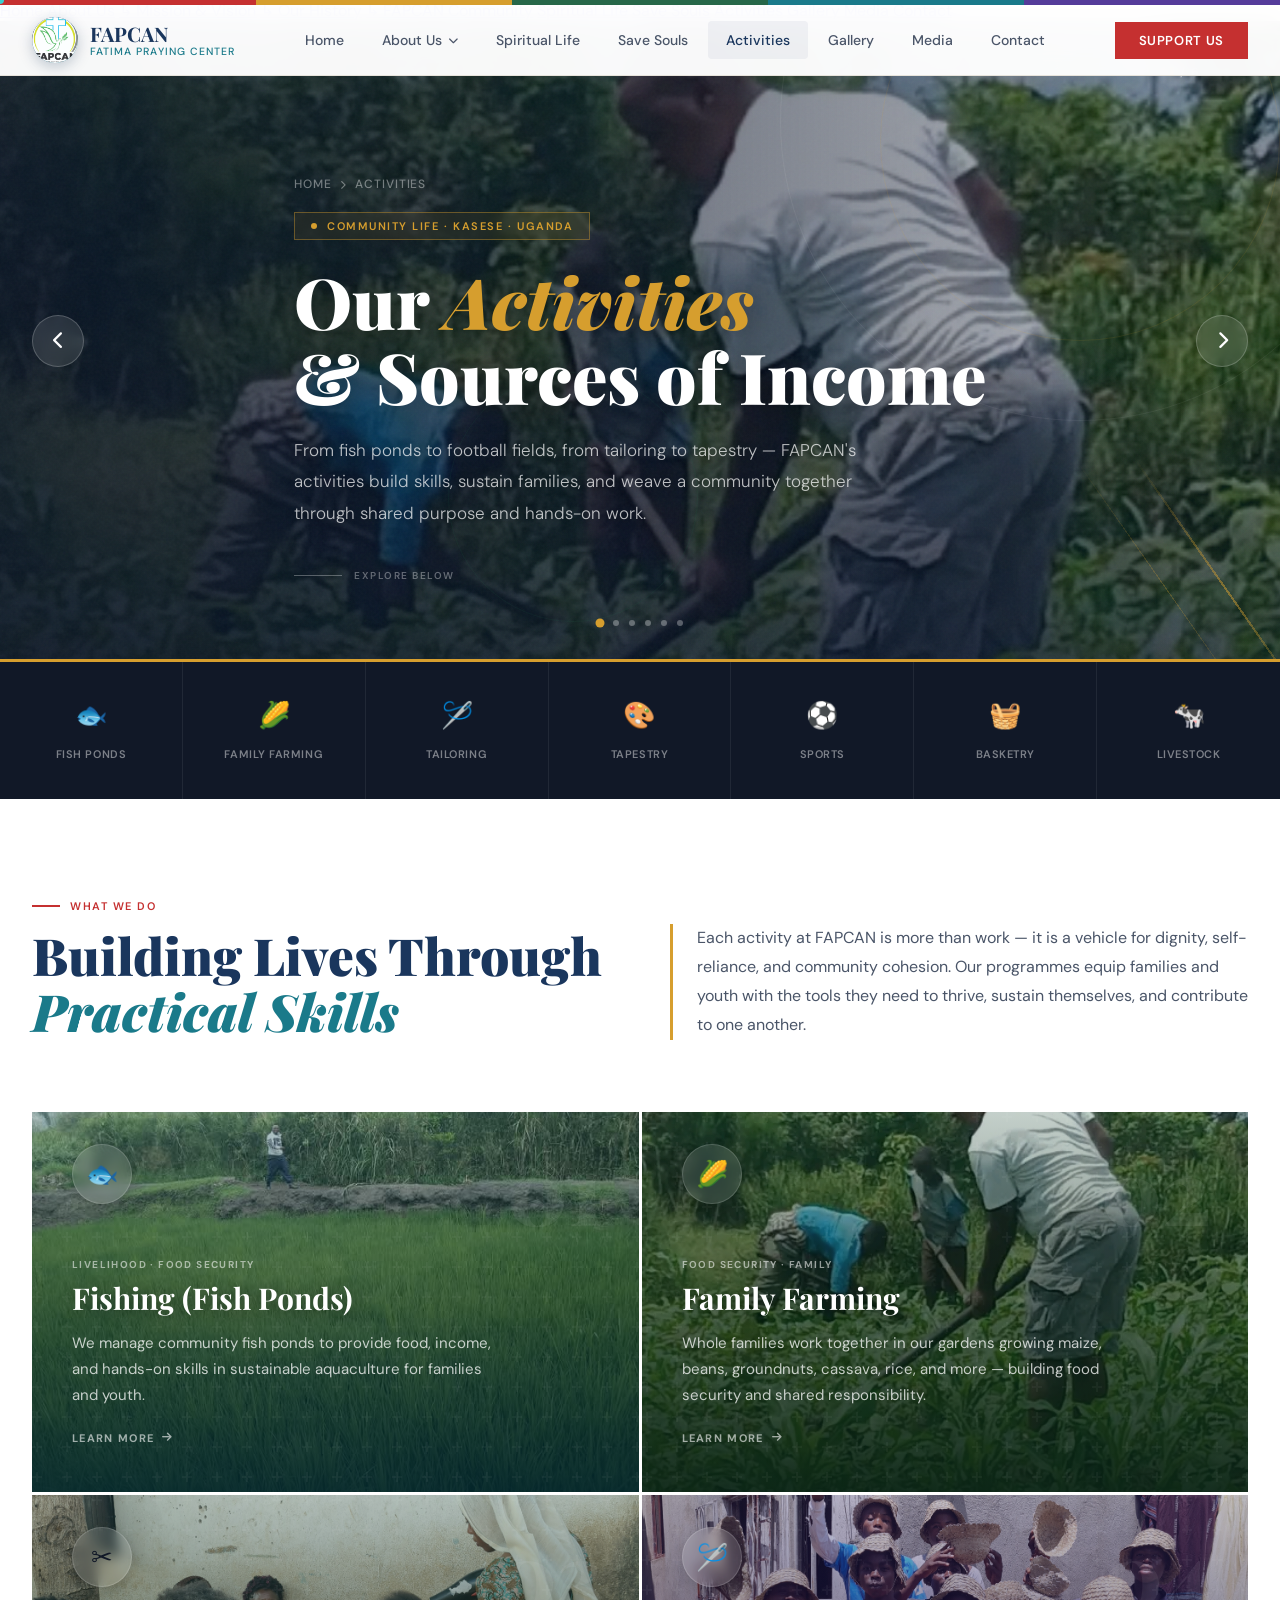
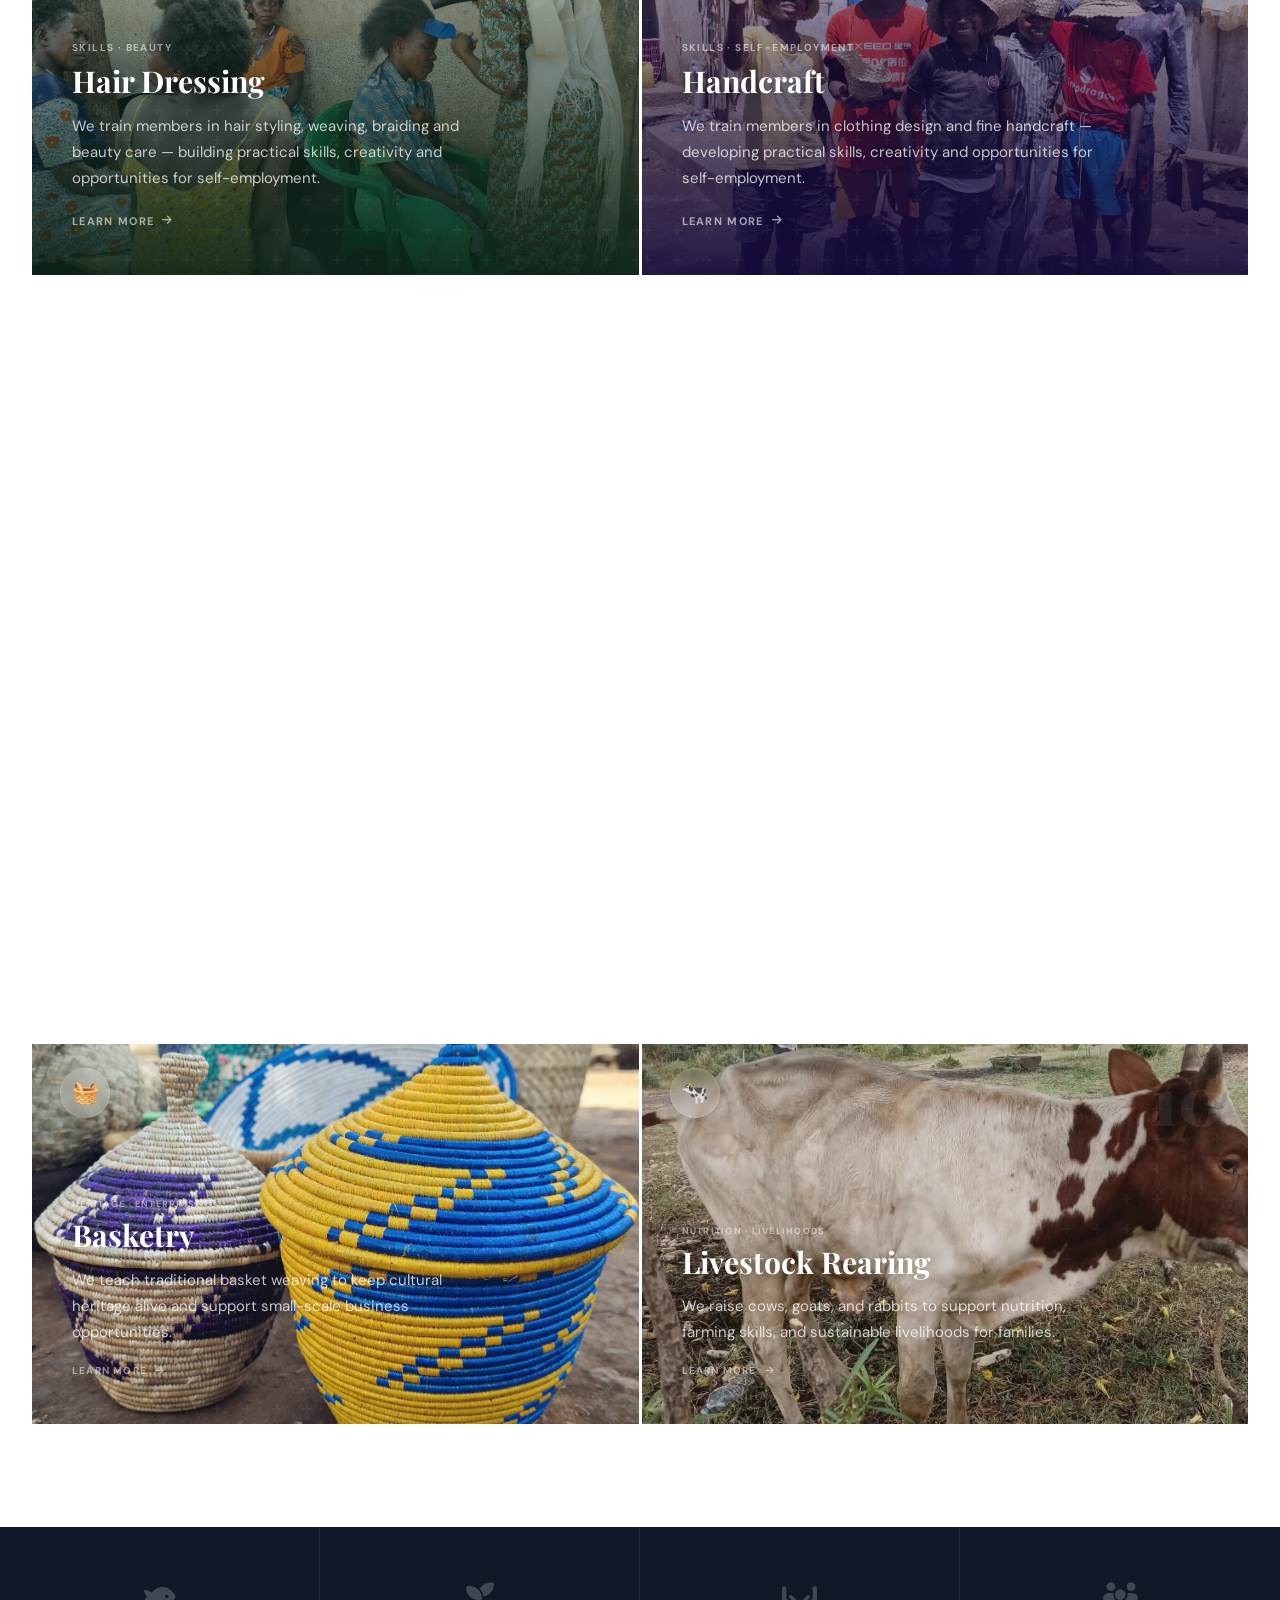
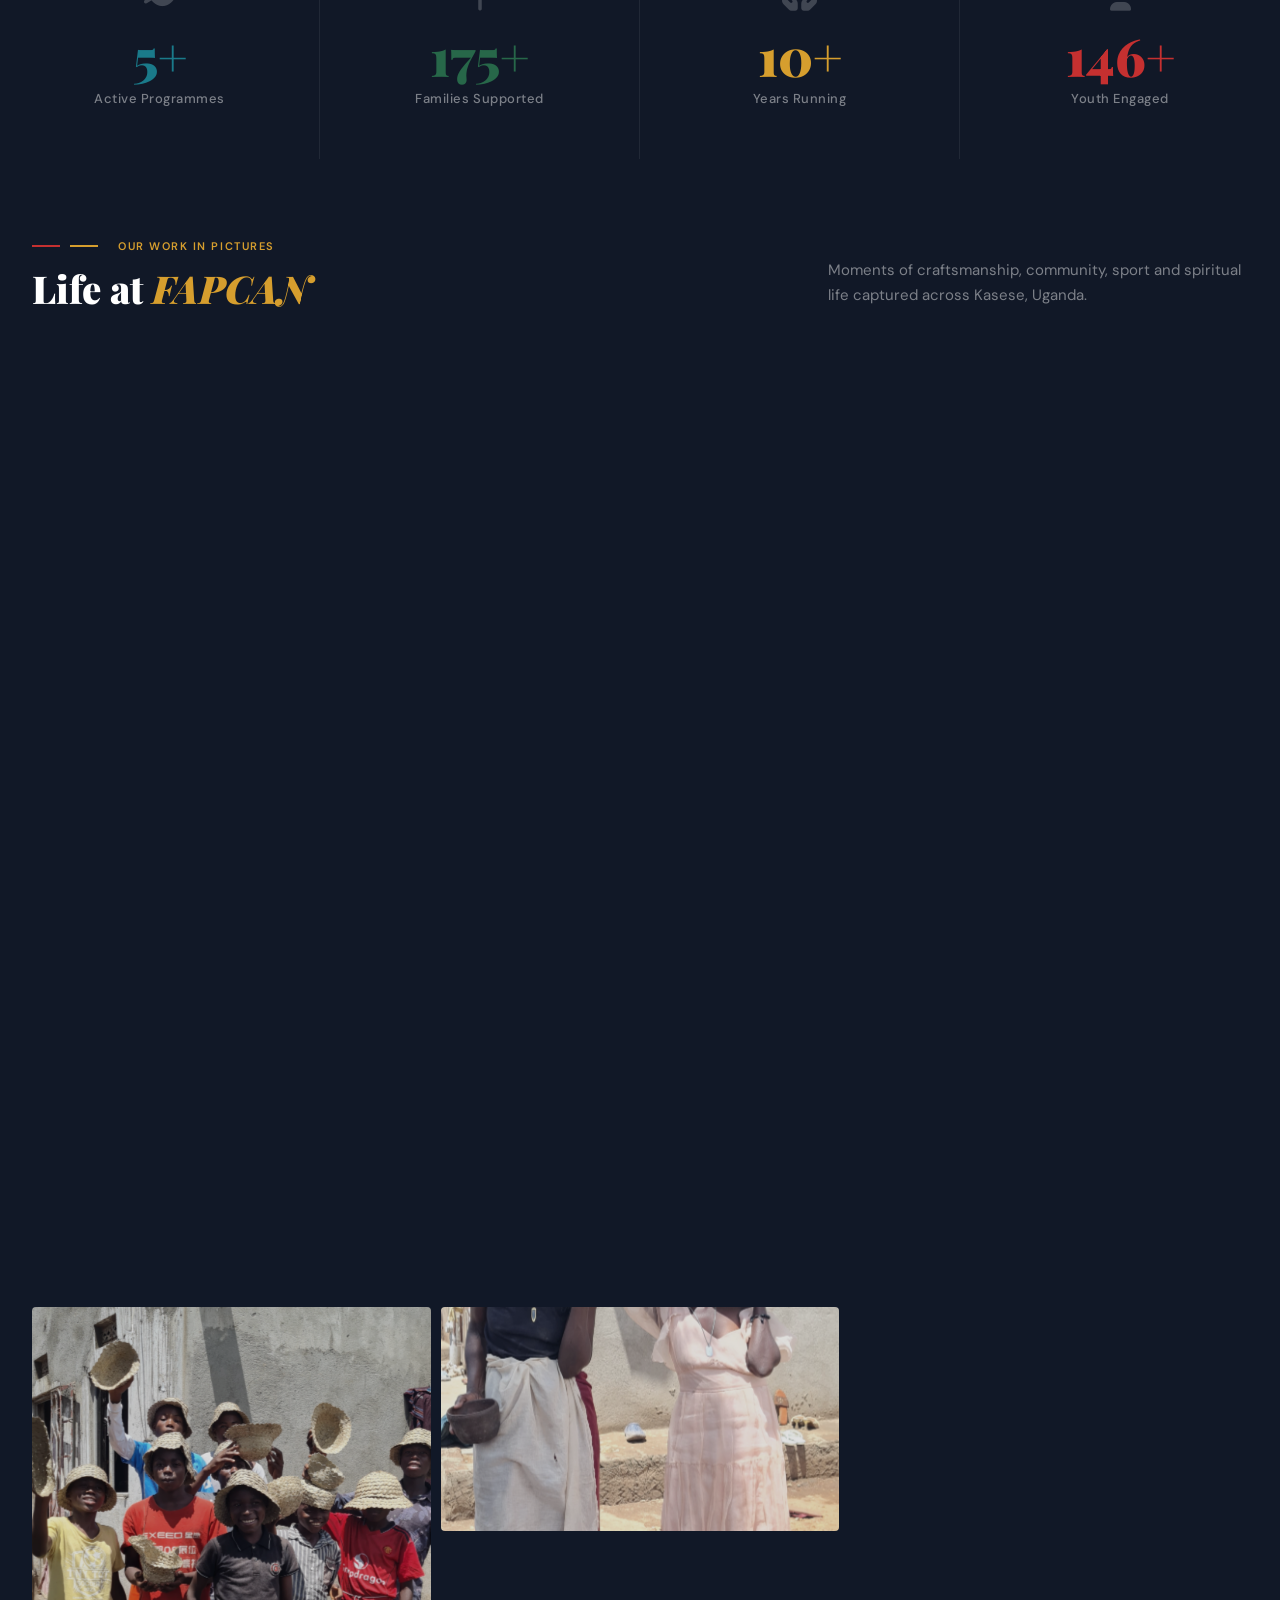
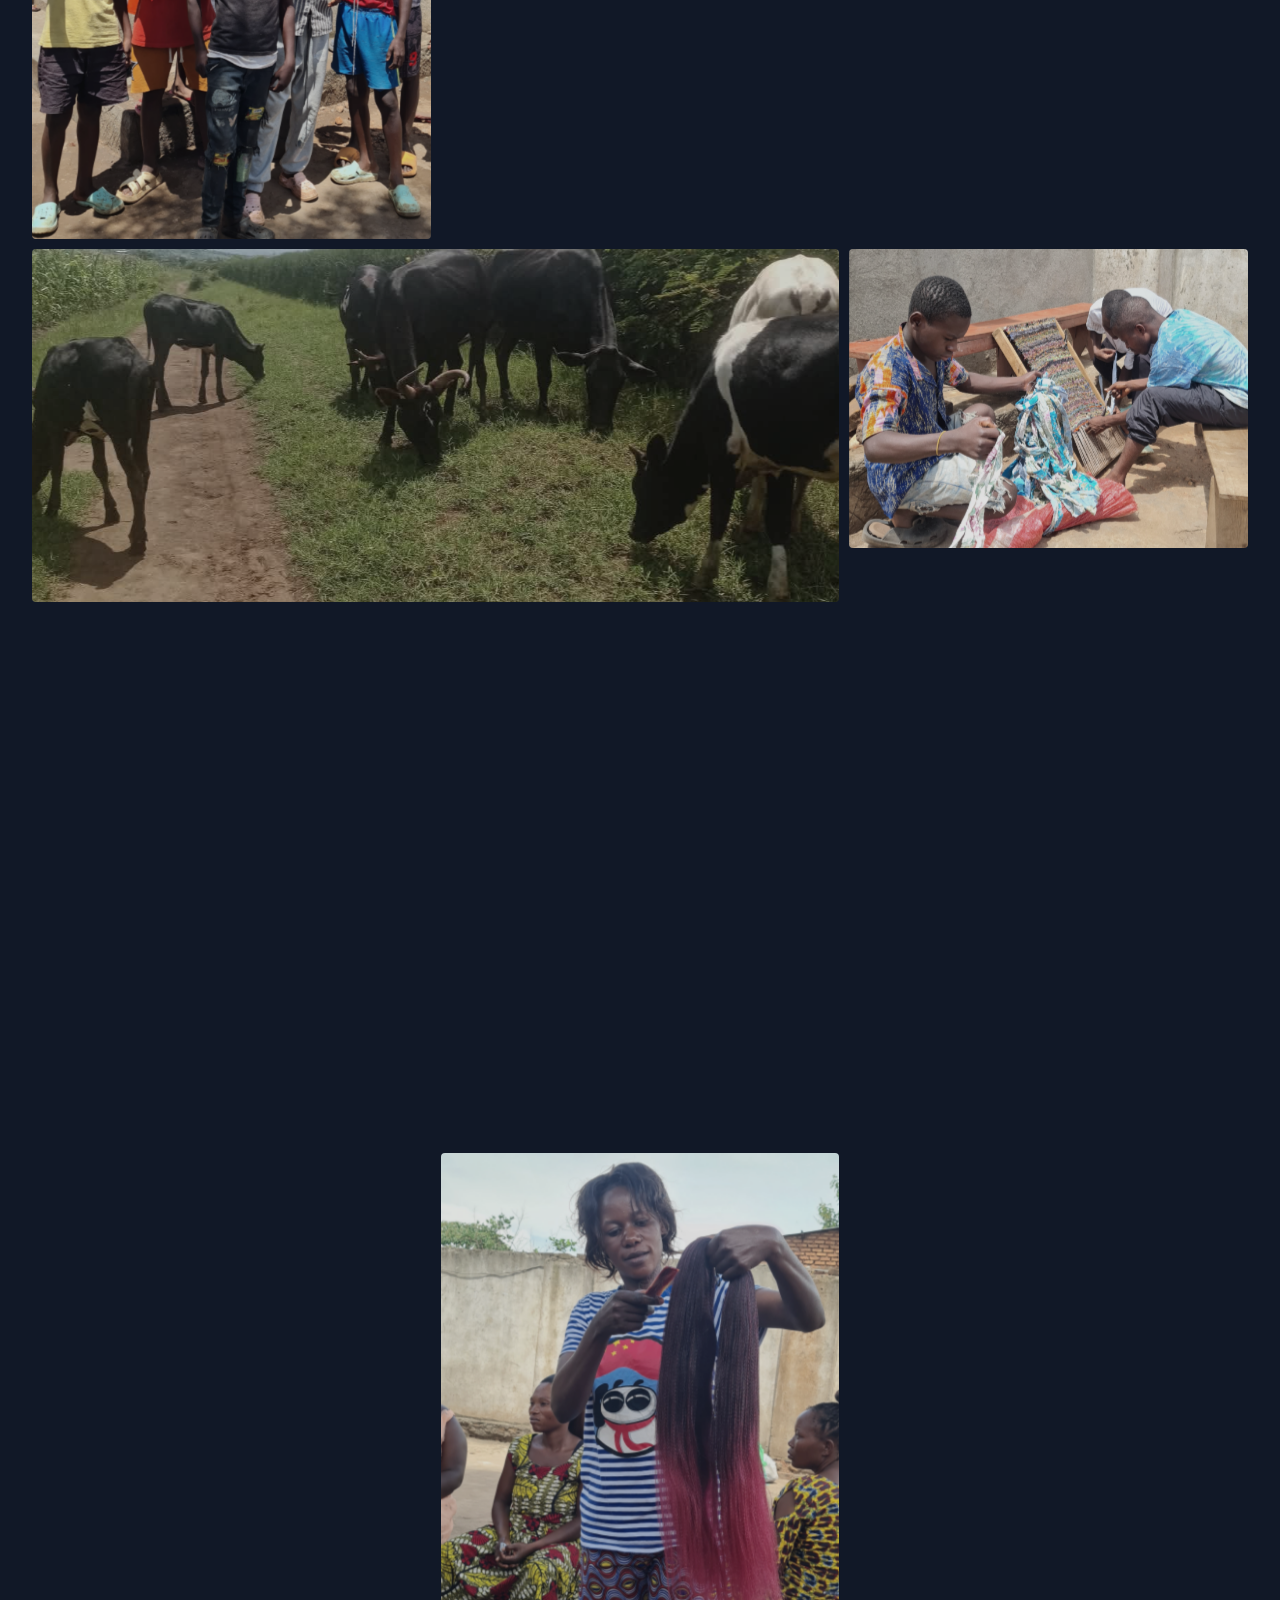
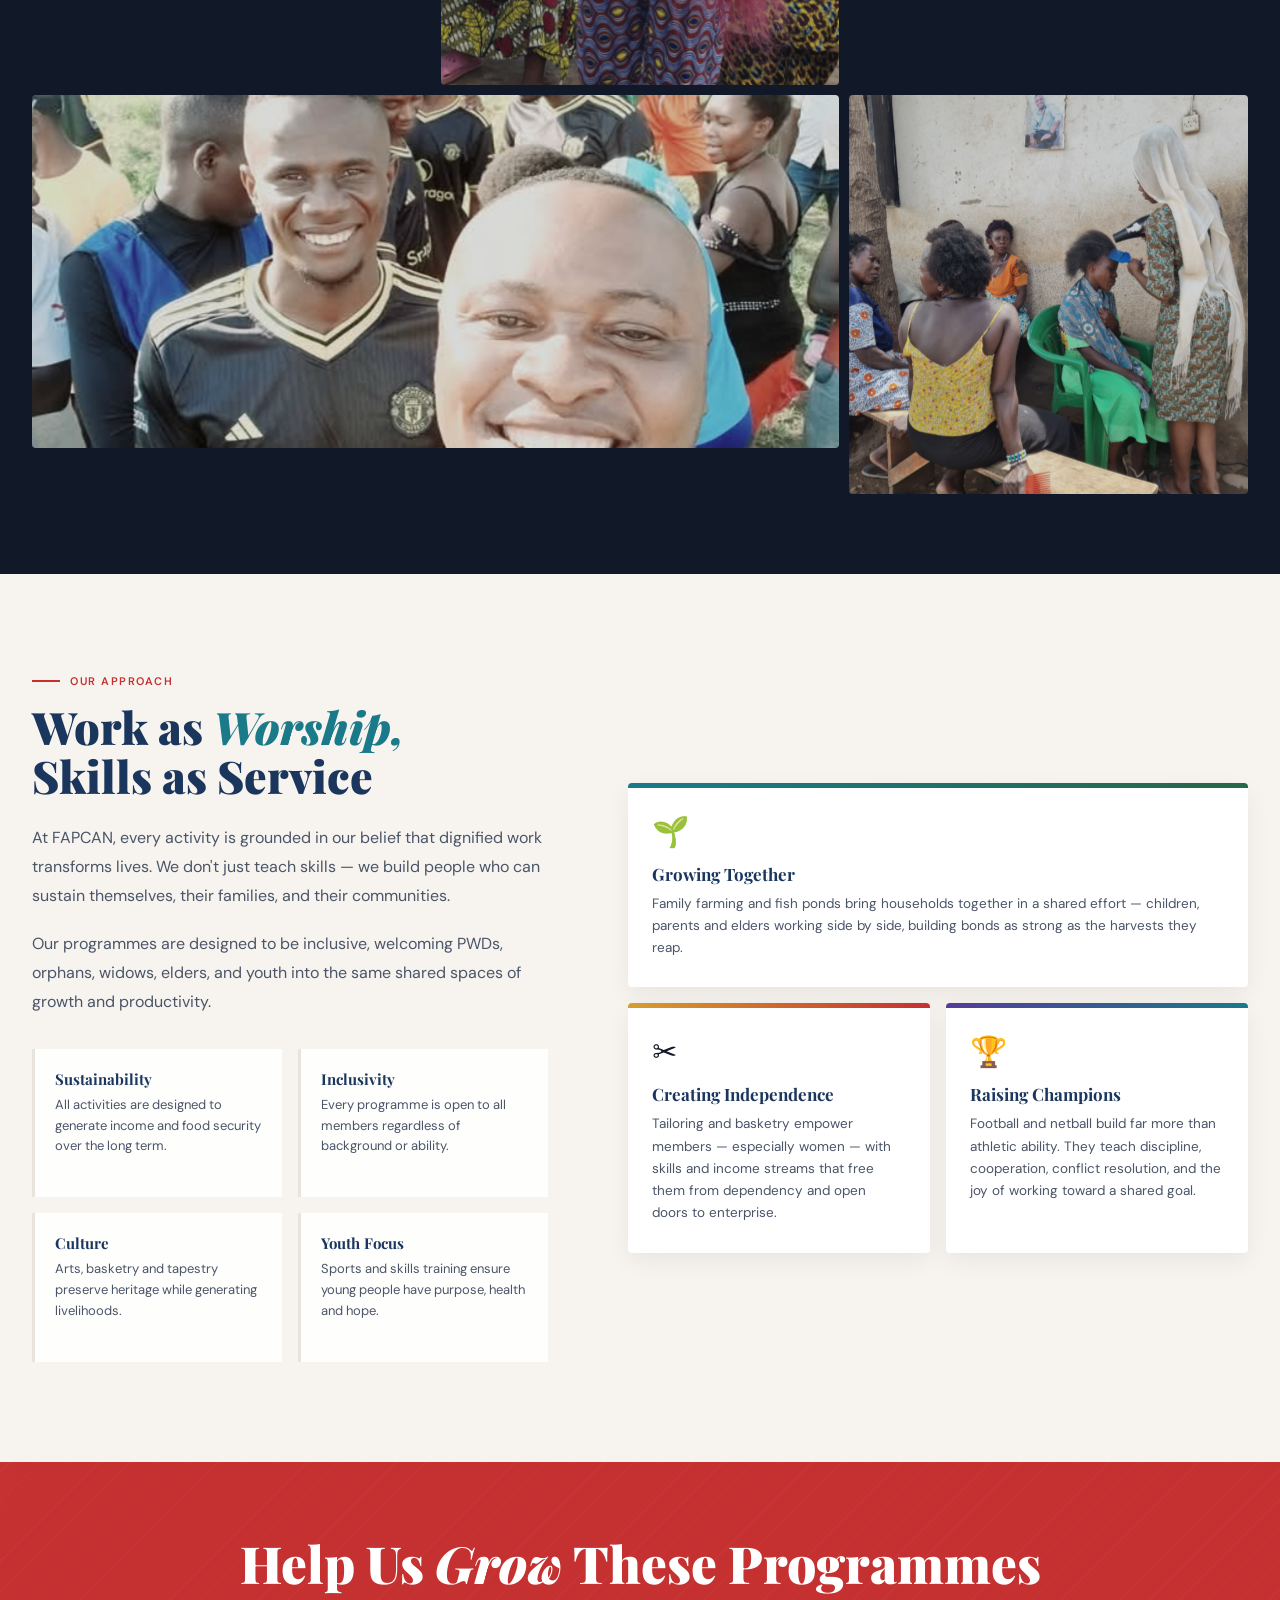
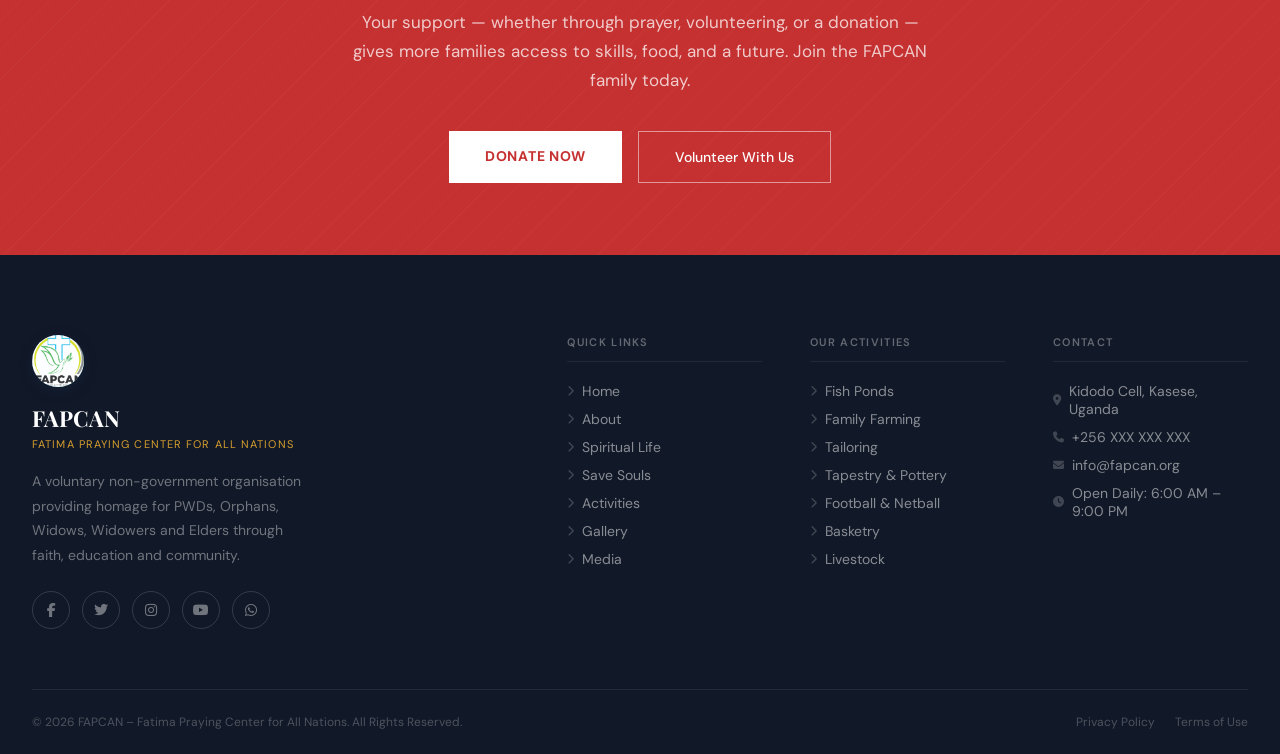
==== commit 76de2d39: "Update activities.html" ====
--- a/activities.html
+++ b/activities.html
@@ -154,7 +154,7 @@
 .hamburger span { display: block; width: 24px; height: 2px; background: var(--navy); transition: transform 0.3s, opacity 0.3s; }
 
 /* ══════════════════════════════════════
-   PAGE HERO — with real background image
+   PAGE HERO — SMOOTH SLIDING IMAGES
 ══════════════════════════════════════ */
 .page-hero {
   padding-top: 75px;
@@ -163,18 +163,61 @@
   display: flex; align-items: center;
 }
 
-/* BG image layer */
-.page-hero-bg {
+/* ── HERO SLIDESHOW ── */
+.hero-slides {
   position: absolute; inset: 0; z-index: 0;
-  background-image: url('Agric1.jpg');
+}
+.hero-slide {
+  position: absolute; inset: 0;
   background-size: cover;
   background-position: center 40%;
+  opacity: 0;
   transform: scale(1.08);
-  animation: heroBgZoom 18s ease-in-out infinite alternate;
-}
-@keyframes heroBgZoom {
-  from { transform: scale(1.08); background-position: center 40%; }
-  to   { transform: scale(1.14); background-position: center 48%; }
+  transition: opacity 1.4s ease-in-out, transform 8s ease-in-out;
+  will-change: opacity, transform;
+}
+.hero-slide.active {
+  opacity: 1;
+  transform: scale(1.14);
+}
+.hero-slide.prev {
+  opacity: 0;
+  transform: scale(1.1);
+  transition: opacity 1.4s ease-in-out, transform 1.4s ease-in-out;
+}
+/* Individual slide backgrounds */
+.hero-slide:nth-child(1) { background-image: url('Agric1.jpg'); }
+.hero-slide:nth-child(2) { background-image: url('Agric4.jpg'); }
+.hero-slide:nth-child(3) { background-image: url('sports1.jpeg'); }
+.hero-slide:nth-child(4) { background-image: url('livestock1.jpg'); }
+.hero-slide:nth-child(5) { background-image: url('handcraft1.jpg'); }
+.hero-slide:nth-child(6) { background-image: url('pottery1.jpg'); }
+
+/* Slide progress dots */
+.hero-slide-dots {
+  position: absolute; bottom: 36px; left: 50%; transform: translateX(-50%);
+  display: flex; gap: 10px; z-index: 5;
+}
+.hero-dot {
+  width: 6px; height: 6px; border-radius: 50%;
+  background: rgba(255,255,255,0.3); border: none; cursor: pointer;
+  padding: 0; transition: background 0.4s, transform 0.4s;
+}
+.hero-dot.active { background: var(--gold); transform: scale(1.5); }
+
+/* Progress bar per slide */
+.hero-progress {
+  position: absolute; bottom: 0; left: 0; z-index: 5;
+  height: 3px; background: rgba(255,255,255,0.2); width: 100%;
+}
+.hero-progress-bar {
+  height: 100%; background: var(--gold);
+  width: 0%; transition: width 0.1s linear;
+  animation: none;
+}
+.hero-progress-bar.running {
+  width: 100%;
+  transition: width 5s linear;
 }
 
 /* multi-layer colour overlay */
@@ -303,6 +346,29 @@
   font-size: 10px; font-weight: 600; letter-spacing: 0.15em; text-transform: uppercase;
   color: rgba(255,255,255,0.35);
 }
+
+/* Hero slide nav arrows */
+.hero-arrow {
+  position: absolute; top: 50%; transform: translateY(-50%);
+  z-index: 5; background: rgba(255,255,255,0.1); border: 1px solid rgba(255,255,255,0.2);
+  color: white; width: 52px; height: 52px; border-radius: 50%;
+  display: flex; align-items: center; justify-content: center;
+  cursor: pointer; backdrop-filter: blur(8px);
+  transition: background 0.3s, transform 0.3s var(--ease-out);
+  font-size: 18px;
+}
+.hero-arrow:hover { background: rgba(214,158,46,0.25); transform: translateY(-50%) scale(1.08); }
+.hero-arrow.prev { left: 32px; }
+.hero-arrow.next { right: 32px; }
+
+/* Slide counter */
+.hero-counter {
+  position: absolute; top: 36px; right: 80px; z-index: 5;
+  font-size: 12px; font-weight: 600; color: rgba(255,255,255,0.4);
+  letter-spacing: 0.1em;
+  animation: fadeUp 0.8s 1s var(--ease-out) both;
+}
+.hero-counter span { color: var(--gold); font-size: 18px; font-family: var(--font-serif); font-weight: 900; }
 
 @keyframes fadeUp {
   from { opacity: 0; transform: translateY(32px); }
@@ -386,9 +452,9 @@
   border-left: 3px solid var(--gold); padding-left: 24px;
 }
 
-/* ══════════════════════════════════════
+/* ═══════════════════════════════════════
    ACTIVITY CARDS — with background images
-══════════════════════════════════════ */
+═══════════════════════════════════════ */
 .act-featured-grid {
   display: grid;
   grid-template-columns: 1fr 1fr;
@@ -407,7 +473,6 @@
 }
 .act-card-large:hover { transform: scale(1.005); }
 
-/* Background image layer */
 .act-card-bg {
   position: absolute; inset: 0; z-index: 0;
   background-size: cover; background-position: center;
@@ -417,7 +482,6 @@
 }
 .act-card-large:hover .act-card-bg { transform: scale(1.12); filter: saturate(1.1); }
 
-/* Gradient overlay on top of image */
 .act-card-large-overlay {
   position: absolute; inset: 0; z-index: 1;
   transition: opacity 0.4s;
@@ -428,7 +492,6 @@
 .c-gold   .act-card-large-overlay { background: linear-gradient(to top, rgba(60,35,0,0.92) 0%, rgba(60,35,0,0.55) 50%, rgba(100,65,0,0.25) 100%); }
 .act-card-large:hover .act-card-large-overlay { opacity: 0.85; }
 
-/* Pattern overlay */
 .act-card-large::after {
   content: ''; position: absolute; inset: 0; pointer-events: none; z-index: 2;
   opacity: 0.04;
@@ -692,13 +755,12 @@
 .why-visual-body h4 { font-family: var(--font-serif); font-size: 17px; font-weight: 700; color: var(--navy); margin-bottom: 8px; }
 .why-visual-body p { font-size: 13.5px; color: var(--mid); line-height: 1.65; }
 
-/* ═══════════════════════════════════════════
-   PHOTO GALLERY — ENLARGED 3-PER-ROW GRID
-   Replaces old narrow 5-column photo band
-═══════════════════════════════════════════ */
+/* ══════════════════════════════════════
+   PHOTO GALLERY — BIGGER, 3 PER ROW
+══════════════════════════════════════ */
 .photo-gallery-section {
   background: var(--dark);
-  padding: 80px 0;
+  padding: 80px 0 0;
 }
 .photo-gallery-header {
   max-width: 1320px; margin: 0 auto; padding: 0 32px 48px;
@@ -706,81 +768,104 @@
 }
 .photo-gallery-header h2 {
   font-family: var(--font-serif); font-weight: 900;
-  font-size: clamp(26px, 3vw, 42px); color: white; line-height: 1.1;
+  font-size: clamp(26px, 3vw, 44px); color: white; line-height: 1.1;
 }
 .photo-gallery-header h2 em { font-style: italic; color: var(--gold); }
-.photo-gallery-header p {
-  font-size: 14px; color: rgba(255,255,255,0.45); line-height: 1.7; max-width: 340px;
-}
-
-.photo-gallery-grid {
-  max-width: 1320px; margin: 0 auto; padding: 0 32px;
+.photo-gallery-header p { font-size: 15px; color: rgba(255,255,255,0.45); max-width: 420px; line-height: 1.7; }
+
+/* ─ MASONRY-STYLE GRID: 3 columns, tall images ─ */
+.photo-grid {
+  max-width: 1320px; margin: 0 auto; padding: 0 32px 80px;
   display: grid;
   grid-template-columns: repeat(3, 1fr);
-  gap: 6px;
-}
-
-.gallery-item {
-  position: relative; overflow: hidden;
-  border-radius: 3px;
-  cursor: pointer;
-}
-
-/* Tall items (first of every group of 6 spans 2 rows) */
-.gallery-item.tall { grid-row: span 2; }
-
-.gallery-item-bg {
-  width: 100%; height: 100%;
-  min-height: 280px;
+  gap: 10px;
+}
+
+.photo-item {
+  position: relative; overflow: hidden; cursor: pointer;
+  border-radius: 4px;
+  background: rgba(255,255,255,0.04);
+}
+
+/* Vary heights for visual rhythm */
+.photo-item:nth-child(1),
+.photo-item:nth-child(5),
+.photo-item:nth-child(9),
+.photo-item:nth-child(13) { aspect-ratio: 4/3; }
+
+.photo-item:nth-child(2),
+.photo-item:nth-child(6),
+.photo-item:nth-child(10),
+.photo-item:nth-child(14) { aspect-ratio: 3/4; }
+
+.photo-item:nth-child(3),
+.photo-item:nth-child(7),
+.photo-item:nth-child(11),
+.photo-item:nth-child(15) { aspect-ratio: 16/9; }
+
+.photo-item:nth-child(4),
+.photo-item:nth-child(8),
+.photo-item:nth-child(12),
+.photo-item:nth-child(16) { aspect-ratio: 1/1; }
+
+/* Span wide items across 2 cols */
+.photo-item.wide {
+  grid-column: span 2;
+  aspect-ratio: 16/7;
+}
+
+.photo-item-bg {
+  position: absolute; inset: 0;
   background-size: cover; background-position: center;
-  transform: scale(1.06);
-  transition: transform 0.7s var(--ease-out), filter 0.5s;
+  transform: scale(1.05);
+  transition: transform 0.8s var(--ease-out), filter 0.5s;
   filter: saturate(0.75) brightness(0.88);
-  display: block;
-}
-.gallery-item.tall .gallery-item-bg { min-height: 566px; } /* 2 × 280 + 6px gap */
-
-.gallery-item:hover .gallery-item-bg {
-  transform: scale(1);
+  will-change: transform;
+}
+.photo-item:hover .photo-item-bg {
+  transform: scale(1.12);
   filter: saturate(1.05) brightness(0.95);
 }
 
-.gallery-item-overlay {
-  position: absolute; inset: 0;
-  background: linear-gradient(to top, rgba(0,0,0,0.72) 0%, rgba(0,0,0,0.18) 45%, transparent 100%);
+/* Overlay */
+.photo-item-overlay {
+  position: absolute; inset: 0; z-index: 2;
+  background: linear-gradient(to top, rgba(0,0,0,0.72) 0%, rgba(0,0,0,0.15) 50%, transparent 100%);
   opacity: 0;
-  transition: opacity 0.4s var(--ease-out);
-}
-.gallery-item:hover .gallery-item-overlay { opacity: 1; }
-
-.gallery-item-label {
-  position: absolute; bottom: 0; left: 0; right: 0; z-index: 2;
-  padding: 22px 22px 20px;
-  transform: translateY(10px); opacity: 0;
+  transition: opacity 0.4s;
+}
+.photo-item:hover .photo-item-overlay { opacity: 1; }
+
+/* Label */
+.photo-item-label {
+  position: absolute; bottom: 0; left: 0; right: 0; z-index: 3;
+  padding: 28px 24px 20px;
+  transform: translateY(8px);
+  opacity: 0;
   transition: transform 0.4s var(--ease-out), opacity 0.4s;
-  display: flex; align-items: flex-end; justify-content: space-between;
-}
-.gallery-item:hover .gallery-item-label { transform: translateY(0); opacity: 1; }
-
-.gallery-item-label span {
-  font-size: 12px; font-weight: 700; letter-spacing: 0.1em; text-transform: uppercase;
-  color: white; text-shadow: 0 1px 6px rgba(0,0,0,0.4);
-}
-.gallery-item-label i {
-  font-size: 18px; color: rgba(255,255,255,0.6);
-  transition: color 0.25s, transform 0.3s;
-}
-.gallery-item:hover .gallery-item-label i { color: var(--gold); transform: scale(1.15); }
-
-/* accent border on hover */
-.gallery-item::after {
-  content: '';
-  position: absolute; inset: 0; z-index: 3; pointer-events: none;
-  border: 2px solid transparent;
-  transition: border-color 0.35s;
-  border-radius: 3px;
-}
-.gallery-item:hover::after { border-color: rgba(214,158,46,0.45); }
+}
+.photo-item:hover .photo-item-label { transform: translateY(0); opacity: 1; }
+.photo-item-label strong {
+  display: block; font-family: var(--font-serif); font-weight: 700; font-size: 18px;
+  color: white; margin-bottom: 4px; text-shadow: 0 2px 8px rgba(0,0,0,0.5);
+}
+.photo-item-label span {
+  font-size: 11px; font-weight: 600; letter-spacing: 0.1em; text-transform: uppercase;
+  color: var(--gold);
+}
+
+/* Zoom icon on hover */
+.photo-item-zoom {
+  position: absolute; top: 16px; right: 16px; z-index: 3;
+  width: 38px; height: 38px; border-radius: 50%;
+  background: rgba(255,255,255,0.12); border: 1px solid rgba(255,255,255,0.2);
+  display: flex; align-items: center; justify-content: center;
+  color: white; font-size: 14px;
+  opacity: 0; transform: scale(0.7);
+  transition: opacity 0.3s, transform 0.4s var(--ease-out);
+  backdrop-filter: blur(6px);
+}
+.photo-item:hover .photo-item-zoom { opacity: 1; transform: scale(1); }
 
 /* ── CTA BAND ── */
 .cta-band {
@@ -794,7 +879,6 @@
     rgba(255,255,255,0.03) 20px, rgba(255,255,255,0.03) 21px
   );
 }
-/* Animated shimmer wave */
 .cta-band::after {
   content: ''; position: absolute; top: -50%; left: -60%; width: 80%; height: 200%;
   background: linear-gradient(105deg, transparent 30%, rgba(255,255,255,0.07) 50%, transparent 70%);
@@ -884,6 +968,7 @@
   }
   .mob-link:hover { background: var(--off-white); }
   .mob-link.sub { padding-left: 52px; font-size: 14px; color: var(--mid); }
+  .hero-arrow { display: none; }
 }
 
 @media (max-width: 960px) {
@@ -895,12 +980,8 @@
   .impact-strip { grid-template-columns: repeat(2, 1fr); }
   .impact-item { border-bottom: 1px solid rgba(255,255,255,0.07); }
   .footer-top { grid-template-columns: 1fr 1fr; }
-  /* Gallery: 2 columns on tablets */
-  .photo-gallery-grid { grid-template-columns: repeat(2, 1fr); }
-  .gallery-item.tall { grid-row: span 1; }
-  .gallery-item.tall .gallery-item-bg { min-height: 280px; }
-  .photo-gallery-header { flex-direction: column; align-items: flex-start; gap: 12px; }
-  .photo-gallery-header p { max-width: 100%; }
+  .photo-grid { grid-template-columns: repeat(2, 1fr); gap: 8px; }
+  .photo-item.wide { grid-column: span 2; }
 }
 
 @media (max-width: 640px) {
@@ -909,14 +990,13 @@
   .why-visual { grid-template-columns: 1fr; }
   .why-visual-card:first-child { grid-column: auto; }
   .impact-strip { grid-template-columns: 1fr 1fr; }
-  .nav-inner, .activities-main-inner, .why-inner, .footer-inner, .page-hero-inner,
-  .photo-gallery-header, .photo-gallery-grid { padding: 0 16px; }
-  .page-hero-inner { padding: 60px 16px; }
+  .nav-inner, .activities-main-inner, .why-inner, .footer-inner, .page-hero-inner { padding: 0 20px; }
+  .page-hero-inner { padding: 60px 20px; }
   .activities-main { padding: 70px 0; }
   .why-activities { padding: 70px 0; }
-  .photo-gallery-section { padding: 60px 0; }
-  /* Gallery: 1 column on mobile */
-  .photo-gallery-grid { grid-template-columns: 1fr; gap: 4px; }
+  .photo-grid { grid-template-columns: 1fr; gap: 6px; padding: 0 16px 60px; }
+  .photo-item.wide { grid-column: span 1; aspect-ratio: 4/3; }
+  .photo-gallery-header { flex-direction: column; gap: 12px; padding: 0 20px 32px; }
 }
 </style>
 </head>
@@ -984,9 +1064,18 @@
   <a href="index.html#contact" class="mob-link">Contact</a>
 </div>
 
-<!-- PAGE HERO -->
+<!-- ══ PAGE HERO — SLIDING IMAGES ══ -->
 <section class="page-hero">
-  <div class="page-hero-bg"></div>
+  <!-- Slideshow layers -->
+  <div class="hero-slides">
+    <div class="hero-slide active"></div>
+    <div class="hero-slide"></div>
+    <div class="hero-slide"></div>
+    <div class="hero-slide"></div>
+    <div class="hero-slide"></div>
+    <div class="hero-slide"></div>
+  </div>
+
   <div class="page-hero-overlay"></div>
   <div class="page-hero-grain"></div>
   <div class="page-hero-geo">
@@ -995,6 +1084,14 @@
     <div class="page-hero-geo-ring"></div>
   </div>
   <div class="page-hero-line"></div>
+
+  <!-- Slide counter -->
+  <div class="hero-counter"><span id="slideNum">1</span> / 6</div>
+
+  <!-- Arrow navigation -->
+  <button class="hero-arrow prev" id="heroPrev" aria-label="Previous slide"><i class="fas fa-chevron-left"></i></button>
+  <button class="hero-arrow next" id="heroNext" aria-label="Next slide"><i class="fas fa-chevron-right"></i></button>
+
   <div class="page-hero-inner">
     <div class="breadcrumb">
       <a href="index.html">Home</a>
@@ -1009,6 +1106,12 @@
       <span>Explore Below</span>
     </div>
   </div>
+
+  <!-- Dots -->
+  <div class="hero-slide-dots" id="heroSliderDots"></div>
+
+  <!-- Progress bar -->
+  <div class="hero-progress"><div class="hero-progress-bar" id="heroProgressBar"></div></div>
 </section>
 
 <!-- ACTIVITIES QUICK NAV -->
@@ -1022,7 +1125,7 @@
   <a class="act-overview-item" href="#livestock"><span class="act-overview-icon">🐄</span><span class="act-overview-label">Livestock</span></a>
 </div>
 
-<!-- MAIN ACTIVITIES -->
+<!-- MAIN ACTIVITIES SECTION -->
 <section class="activities-main">
   <div class="activities-main-inner">
     <div class="activities-main-header">
@@ -1043,10 +1146,10 @@
         <span class="act-card-large-tag">Food Security · Family</span><h3>Family Farming</h3>
         <p>Whole families work together in our gardens growing maize, beans, groundnuts, cassava, rice, and more — building food security and shared responsibility.</p><span class="act-card-large-arrow">Learn More <i class="fas fa-arrow-right"></i></span>
       </div>
-      <!-- 3. Hair Dressing -->
-      <div class="act-card-large c-green reveal reveal-delay-2" id="hairdressing">
-        <div class="act-card-bg" style="background-image: url('weaving4.jpg');"></div><div class="act-card-large-overlay"></div><div class="act-card-large-num">03</div><div class="act-card-large-icon">💇</div>
-        <span class="act-card-large-tag">Skills · Self-Employment</span><h3>Hair Dressing</h3>
+      <!-- 3. Hair dressing -->
+      <div class="act-card-large c-green reveal reveal-delay-2">
+        <div class="act-card-bg" style="background-image: url('weaving4.jpg');"></div><div class="act-card-large-overlay"></div><div class="act-card-large-num">03</div><div class="act-card-large-icon">✂️</div>
+        <span class="act-card-large-tag">Skills · Beauty</span><h3>Hair Dressing</h3>
         <p>We train members in hair styling, weaving, braiding and beauty care — building practical skills, creativity and opportunities for self-employment.</p><span class="act-card-large-arrow">Learn More <i class="fas fa-arrow-right"></i></span>
       </div>
       <!-- 4. Handcraft -->
@@ -1056,8 +1159,8 @@
         <p>We train members in clothing design and fine handcraft — developing practical skills, creativity and opportunities for self-employment.</p><span class="act-card-large-arrow">Learn More <i class="fas fa-arrow-right"></i></span>
       </div>
       <!-- 5. Tailoring -->
-      <div class="act-card-large c-purple reveal reveal-delay-3" id="sewing">
-        <div class="act-card-bg" style="background-image: url('tailor1.jpg');"></div><div class="act-card-large-overlay"></div><div class="act-card-large-num">05</div><div class="act-card-large-icon">✂️</div>
+      <div class="act-card-large c-purple reveal reveal-delay-3">
+        <div class="act-card-bg" style="background-image: url('tailor1.jpg');"></div><div class="act-card-large-overlay"></div><div class="act-card-large-num">05</div><div class="act-card-large-icon">🪡</div>
         <span class="act-card-large-tag">Skills · Self-Employment</span><h3>Tailoring</h3>
         <p>We train members in sewing, clothing design and fine handcraft — developing practical skills, creativity and opportunities for self-employment.</p><span class="act-card-large-arrow">Learn More <i class="fas fa-arrow-right"></i></span>
       </div>
@@ -1068,8 +1171,8 @@
         <p>Through pottery and decorative arts, we preserve culture while teaching artistic skills that can create income and personal expression.</p><span class="act-card-large-arrow">Learn More <i class="fas fa-arrow-right"></i></span>
       </div>
       <!-- 7. Tapestry -->
-      <div class="act-card-large c-gold reveal reveal-delay-4" id="weaving">
-        <div class="act-card-bg" style="background-image: url('tapestry.jpg');"></div><div class="act-card-large-overlay"></div><div class="act-card-large-num">07</div><div class="act-card-large-icon">🖼️</div>
+      <div class="act-card-large c-gold reveal reveal-delay-4">
+        <div class="act-card-bg" style="background-image: url('tapestry.jpg');"></div><div class="act-card-large-overlay"></div><div class="act-card-large-num">07</div><div class="act-card-large-icon">🎨</div>
         <span class="act-card-large-tag">Culture · Arts · Income</span><h3>Tapestry</h3>
         <p>Through tapestry, we preserve culture while teaching artistic skills that can create income and personal expression.</p><span class="act-card-large-arrow">Learn More <i class="fas fa-arrow-right"></i></span>
       </div>
@@ -1103,133 +1206,124 @@
   <div class="impact-item reveal reveal-delay-3"><div class="impact-icon"><i class="fas fa-users"></i></div><div class="impact-num" data-target="250">0</div><div class="impact-label">Youth Engaged</div></div>
 </div>
 
-<!-- ═══════════════════════════════════════════
-     PHOTO GALLERY — ENLARGED 3-PER-ROW GRID
-═══════════════════════════════════════════ -->
+<!-- ══ PHOTO GALLERY — BIGGER, 3 PER ROW ══ -->
 <section class="photo-gallery-section">
   <div class="photo-gallery-header reveal">
     <div>
-      <div class="section-label" style="color:var(--gold)">
-        <span style="display:inline-block;width:28px;height:2px;background:var(--gold);margin-right:10px;vertical-align:middle"></span>
-        In Pictures
-      </div>
+      <div class="section-label" style="color:var(--gold)"><span style="display:block;width:28px;height:2px;background:var(--gold);margin-right:10px"></span>Our Work in Pictures</div>
       <h2>Life at <em>FAPCAN</em></h2>
     </div>
-    <p>A glimpse into our crafts, fields, courts, and community — every image a story of purpose and belonging.</p>
+    <p>Moments of craftsmanship, community, sport and spiritual life captured across Kasese, Uganda.</p>
   </div>
 
-  <div class="photo-gallery-grid">
-
-    <!-- Row 1 — tall anchor + 2 regular -->
-    <div class="gallery-item tall reveal reveal-delay-1">
-      <div class="gallery-item-bg" style="background-image:url('handcraft.jpg')"></div>
-      <div class="gallery-item-overlay"></div>
-      <div class="gallery-item-label"><span>Handcraft</span><i class="fas fa-expand-alt"></i></div>
-    </div>
-    <div class="gallery-item reveal reveal-delay-2">
-      <div class="gallery-item-bg" style="background-image:url('pottery1.jpg')"></div>
-      <div class="gallery-item-overlay"></div>
-      <div class="gallery-item-label"><span>Pottery</span><i class="fas fa-expand-alt"></i></div>
-    </div>
-    <div class="gallery-item reveal reveal-delay-3">
-      <div class="gallery-item-bg" style="background-image:url('pottery2.jpg')"></div>
-      <div class="gallery-item-overlay"></div>
-      <div class="gallery-item-label"><span>Pottery</span><i class="fas fa-expand-alt"></i></div>
-    </div>
-
-    <!-- Rows 2-3 continuation (tall card spans these) -->
-    <div class="gallery-item reveal reveal-delay-2">
-      <div class="gallery-item-bg" style="background-image:url('sports1.jpeg')"></div>
-      <div class="gallery-item-overlay"></div>
-      <div class="gallery-item-label"><span>Football</span><i class="fas fa-expand-alt"></i></div>
-    </div>
-    <div class="gallery-item reveal reveal-delay-3">
-      <div class="gallery-item-bg" style="background-image:url('sports2.jpeg')"></div>
-      <div class="gallery-item-overlay"></div>
-      <div class="gallery-item-label"><span>Sports</span><i class="fas fa-expand-alt"></i></div>
-    </div>
-
-    <!-- Row 4 — tall anchor + 2 regular -->
-    <div class="gallery-item reveal reveal-delay-1">
-      <div class="gallery-item-bg" style="background-image:url('livestock2.jpg')"></div>
-      <div class="gallery-item-overlay"></div>
-      <div class="gallery-item-label"><span>Livestock</span><i class="fas fa-expand-alt"></i></div>
-    </div>
-    <div class="gallery-item tall reveal reveal-delay-2">
-      <div class="gallery-item-bg" style="background-image:url('tapestry.jpg')"></div>
-      <div class="gallery-item-overlay"></div>
-      <div class="gallery-item-label"><span>Tapestry</span><i class="fas fa-expand-alt"></i></div>
-    </div>
-    <div class="gallery-item reveal reveal-delay-3">
-      <div class="gallery-item-bg" style="background-image:url('tapestry1.jpg')"></div>
-      <div class="gallery-item-overlay"></div>
-      <div class="gallery-item-label"><span>Tapestry</span><i class="fas fa-expand-alt"></i></div>
-    </div>
-
-    <!-- Rows 5-6 continuation -->
-    <div class="gallery-item reveal reveal-delay-1">
-      <div class="gallery-item-bg" style="background-image:url('handcraft1.jpg')"></div>
-      <div class="gallery-item-overlay"></div>
-      <div class="gallery-item-label"><span>Handcraft</span><i class="fas fa-expand-alt"></i></div>
-    </div>
-    <!-- tall card spans here -->
-    <div class="gallery-item reveal reveal-delay-3">
-      <div class="gallery-item-bg" style="background-image:url('tapestry2.jpg')"></div>
-      <div class="gallery-item-overlay"></div>
-      <div class="gallery-item-label"><span>Tapestry</span><i class="fas fa-expand-alt"></i></div>
-    </div>
-
-    <!-- Row 7 -->
-    <div class="gallery-item reveal reveal-delay-1">
-      <div class="gallery-item-bg" style="background-image:url('weaving1.jpg')"></div>
-      <div class="gallery-item-overlay"></div>
-      <div class="gallery-item-label"><span>Weaving</span><i class="fas fa-expand-alt"></i></div>
-    </div>
-    <div class="gallery-item reveal reveal-delay-2">
-      <div class="gallery-item-bg" style="background-image:url('weaving2.jpg')"></div>
-      <div class="gallery-item-overlay"></div>
-      <div class="gallery-item-label"><span>Weaving</span><i class="fas fa-expand-alt"></i></div>
-    </div>
-    <div class="gallery-item reveal reveal-delay-3">
-      <div class="gallery-item-bg" style="background-image:url('weaving4.jpg')"></div>
-      <div class="gallery-item-overlay"></div>
-      <div class="gallery-item-label"><span>Weaving</span><i class="fas fa-expand-alt"></i></div>
-    </div>
-
-    <!-- Row 8 -->
-    <div class="gallery-item reveal reveal-delay-1">
-      <div class="gallery-item-bg" style="background-image:url('sports3.jpeg')"></div>
-      <div class="gallery-item-overlay"></div>
-      <div class="gallery-item-label"><span>Tournament</span><i class="fas fa-expand-alt"></i></div>
-    </div>
-    <div class="gallery-item reveal reveal-delay-2">
-      <div class="gallery-item-bg" style="background-image:url('sports4.jpeg')"></div>
-      <div class="gallery-item-overlay"></div>
-      <div class="gallery-item-label"><span>Tournament</span><i class="fas fa-expand-alt"></i></div>
-    </div>
-    <div class="gallery-item reveal reveal-delay-3">
-      <div class="gallery-item-bg" style="background-image:url('livestock3.jpg')"></div>
-      <div class="gallery-item-overlay"></div>
-      <div class="gallery-item-label"><span>Livestock</span><i class="fas fa-expand-alt"></i></div>
-    </div>
-
-    <!-- Row 9 -->
-    <div class="gallery-item reveal reveal-delay-1">
-      <div class="gallery-item-bg" style="background-image:url('tap.jpeg')"></div>
-      <div class="gallery-item-overlay"></div>
-      <div class="gallery-item-label"><span>Tapestry</span><i class="fas fa-expand-alt"></i></div>
-    </div>
-    <div class="gallery-item reveal reveal-delay-2">
-      <div class="gallery-item-bg" style="background-image:url('livestock1.jpg')"></div>
-      <div class="gallery-item-overlay"></div>
-      <div class="gallery-item-label"><span>Livestock</span><i class="fas fa-expand-alt"></i></div>
-    </div>
-    <div class="gallery-item reveal reveal-delay-3">
-      <div class="gallery-item-bg" style="background-image:url('basket.jpg')"></div>
-      <div class="gallery-item-overlay"></div>
-      <div class="gallery-item-label"><span>Basketry</span><i class="fas fa-expand-alt"></i></div>
-    </div>
-
+  <div class="photo-grid">
+    <!-- Row 1 -->
+    <div class="photo-item wide reveal">
+      <div class="photo-item-bg" style="background-image:url('handcraft.jpg')"></div>
+      <div class="photo-item-overlay"></div>
+      <div class="photo-item-label"><strong>Handcraft Workshop</strong><span>Skills · Creativity</span></div>
+      <div class="photo-item-zoom"><i class="fas fa-expand-alt"></i></div>
+    </div>
+    <div class="photo-item reveal reveal-delay-1">
+      <div class="photo-item-bg" style="background-image:url('pottery2.jpg')"></div>
+      <div class="photo-item-overlay"></div>
+      <div class="photo-item-label"><strong>Pottery</strong><span>Culture · Arts</span></div>
+      <div class="photo-item-zoom"><i class="fas fa-expand-alt"></i></div>
+    </div>
+
+    <!-- Row 2 -->
+    <div class="photo-item reveal">
+      <div class="photo-item-bg" style="background-image:url('sports2.jpeg')"></div>
+      <div class="photo-item-overlay"></div>
+      <div class="photo-item-label"><strong>Sports Day</strong><span>Youth · Health</span></div>
+      <div class="photo-item-zoom"><i class="fas fa-expand-alt"></i></div>
+    </div>
+    <div class="photo-item reveal reveal-delay-1">
+      <div class="photo-item-bg" style="background-image:url('livestock2.jpg')"></div>
+      <div class="photo-item-overlay"></div>
+      <div class="photo-item-label"><strong>Livestock Care</strong><span>Nutrition · Livelihoods</span></div>
+      <div class="photo-item-zoom"><i class="fas fa-expand-alt"></i></div>
+    </div>
+    <div class="photo-item reveal reveal-delay-2">
+      <div class="photo-item-bg" style="background-image:url('sports3.jpeg')"></div>
+      <div class="photo-item-overlay"></div>
+      <div class="photo-item-label"><strong>Tournament</strong><span>Competition · Community</span></div>
+      <div class="photo-item-zoom"><i class="fas fa-expand-alt"></i></div>
+    </div>
+
+    <!-- Row 3 -->
+    <div class="photo-item reveal">
+      <div class="photo-item-bg" style="background-image:url('handcraft1.jpg')"></div>
+      <div class="photo-item-overlay"></div>
+      <div class="photo-item-label"><strong>Handcraft Detail</strong><span>Craft · Heritage</span></div>
+      <div class="photo-item-zoom"><i class="fas fa-expand-alt"></i></div>
+    </div>
+    <div class="photo-item reveal reveal-delay-1">
+      <div class="photo-item-bg" style="background-image:url('pottery1.jpg')"></div>
+      <div class="photo-item-overlay"></div>
+      <div class="photo-item-label"><strong>Clay Work</strong><span>Pottery · Skills</span></div>
+      <div class="photo-item-zoom"><i class="fas fa-expand-alt"></i></div>
+    </div>
+    <div class="photo-item wide reveal reveal-delay-2">
+      <div class="photo-item-bg" style="background-image:url('livestock3.jpg')"></div>
+      <div class="photo-item-overlay"></div>
+      <div class="photo-item-label"><strong>Animal Husbandry</strong><span>Farming · Sustainability</span></div>
+      <div class="photo-item-zoom"><i class="fas fa-expand-alt"></i></div>
+    </div>
+
+    <!-- Row 4 -->
+    <div class="photo-item reveal">
+      <div class="photo-item-bg" style="background-image:url('tapestry.jpg')"></div>
+      <div class="photo-item-overlay"></div>
+      <div class="photo-item-label"><strong>Tapestry</strong><span>Art · Culture</span></div>
+      <div class="photo-item-zoom"><i class="fas fa-expand-alt"></i></div>
+    </div>
+    <div class="photo-item reveal reveal-delay-1">
+      <div class="photo-item-bg" style="background-image:url('tapestry1.jpg')"></div>
+      <div class="photo-item-overlay"></div>
+      <div class="photo-item-label"><strong>Tapestry Work</strong><span>Weaving · Heritage</span></div>
+      <div class="photo-item-zoom"><i class="fas fa-expand-alt"></i></div>
+    </div>
+    <div class="photo-item reveal reveal-delay-2">
+      <div class="photo-item-bg" style="background-image:url('tap.jpeg')"></div>
+      <div class="photo-item-overlay"></div>
+      <div class="photo-item-label"><strong>Tapestry Detail</strong><span>Fine Craft</span></div>
+      <div class="photo-item-zoom"><i class="fas fa-expand-alt"></i></div>
+    </div>
+
+    <!-- Row 5 -->
+    <div class="photo-item reveal">
+      <div class="photo-item-bg" style="background-image:url('tapestry2.jpg')"></div>
+      <div class="photo-item-overlay"></div>
+      <div class="photo-item-label"><strong>Tapestry Patterns</strong><span>Colour · Craft</span></div>
+      <div class="photo-item-zoom"><i class="fas fa-expand-alt"></i></div>
+    </div>
+    <div class="photo-item reveal reveal-delay-1">
+      <div class="photo-item-bg" style="background-image:url('weaving1.jpg')"></div>
+      <div class="photo-item-overlay"></div>
+      <div class="photo-item-label"><strong>Weaving</strong><span>Hair · Skills</span></div>
+      <div class="photo-item-zoom"><i class="fas fa-expand-alt"></i></div>
+    </div>
+    <div class="photo-item reveal reveal-delay-2">
+      <div class="photo-item-bg" style="background-image:url('weaving2.jpg')"></div>
+      <div class="photo-item-overlay"></div>
+      <div class="photo-item-label"><strong>Hair Styling</strong><span>Beauty · Enterprise</span></div>
+      <div class="photo-item-zoom"><i class="fas fa-expand-alt"></i></div>
+    </div>
+
+    <!-- Row 6 -->
+    <div class="photo-item wide reveal">
+      <div class="photo-item-bg" style="background-image:url('sports4.jpeg')"></div>
+      <div class="photo-item-overlay"></div>
+      <div class="photo-item-label"><strong>Sports Tournament</strong><span>Youth · Teamwork · Joy</span></div>
+      <div class="photo-item-zoom"><i class="fas fa-expand-alt"></i></div>
+    </div>
+    <div class="photo-item reveal reveal-delay-1">
+      <div class="photo-item-bg" style="background-image:url('weaving4.jpg')"></div>
+      <div class="photo-item-overlay"></div>
+      <div class="photo-item-label"><strong>Hair Braiding</strong><span>Creative · Community</span></div>
+      <div class="photo-item-zoom"><i class="fas fa-expand-alt"></i></div>
+    </div>
   </div>
 </section>
 
@@ -1245,12 +1339,12 @@
 <footer id="contact"><div class="footer-inner"><div class="footer-top"><div class="footer-brand"><div class="logo-badge" style="margin-bottom:16px"><img src="fapcan.jpg" alt="FAPCAN" onerror="this.style.display='none';this.nextElementSibling.style.display='flex'"><span class="logo-badge-fallback" style="display:none">FAP</span></div><strong>FAPCAN</strong><span class="tagline">Fatima Praying Center for All Nations</span><p>A voluntary non-government organisation providing homage for PWDs, Orphans, Widows, Widowers and Elders through faith, education and community.</p><div class="footer-socials"><a href="#"><i class="fab fa-facebook-f"></i></a><a href="#"><i class="fab fa-twitter"></i></a><a href="#"><i class="fab fa-instagram"></i></a><a href="#"><i class="fab fa-youtube"></i></a><a href="#"><i class="fab fa-whatsapp"></i></a></div></div><div class="footer-col"><h4>Quick Links</h4><ul><li><a href="index.html"><i class="fas fa-chevron-right"></i> Home</a></li><li><a href="index.html#about"><i class="fas fa-chevron-right"></i> About</a></li><li><a href="prayer.html"><i class="fas fa-chevron-right"></i> Spiritual Life</a></li><li><a href="save.html"><i class="fas fa-chevron-right"></i> Save Souls</a></li><li><a href="activities.html"><i class="fas fa-chevron-right"></i> Activities</a></li><li><a href="gallery.html"><i class="fas fa-chevron-right"></i> Gallery</a></li><li><a href="film.html"><i class="fas fa-chevron-right"></i> Media</a></li></ul></div><div class="footer-col"><h4>Our Activities</h4><ul><li><a href="#fishing"><i class="fas fa-chevron-right"></i> Fish Ponds</a></li><li><a href="#farming"><i class="fas fa-chevron-right"></i> Family Farming</a></li><li><a href="#tailoring"><i class="fas fa-chevron-right"></i> Tailoring</a></li><li><a href="#tapestry"><i class="fas fa-chevron-right"></i> Tapestry & Pottery</a></li><li><a href="#sports"><i class="fas fa-chevron-right"></i> Football &amp; Netball</a></li><li><a href="#basketry"><i class="fas fa-chevron-right"></i> Basketry</a></li><li><a href="#livestock"><i class="fas fa-chevron-right"></i> Livestock</a></li></ul></div><div class="footer-col"><h4>Contact</h4><ul><li><a href="#"><i class="fas fa-map-marker-alt"></i> Kidodo Cell, Kasese, Uganda</a></li><li><a href="#"><i class="fas fa-phone"></i> +256 XXX XXX XXX</a></li><li><a href="#"><i class="fas fa-envelope"></i> info@fapcan.org</a></li><li><a href="#"><i class="fas fa-clock"></i> Open Daily: 6:00 AM – 9:00 PM</a></li></ul></div></div><div class="footer-bottom"><p>© 2026 FAPCAN – Fatima Praying Center for All Nations. All Rights Reserved.</p><div class="footer-bottom-links"><a href="#">Privacy Policy</a><a href="#">Terms of Use</a></div></div></div></footer>
 
 <script>
-/* ── CURSOR ── */
+/* ── CUSTOM CURSOR ── */
 const cursorDot  = document.querySelector('#cursor .cursor-dot');
 const cursorRing = document.querySelector('#cursor .cursor-ring');
 let mx=0, my=0, rx=0, ry=0;
 document.addEventListener('mousemove', e => { mx = e.clientX; my = e.clientY; });
-document.querySelectorAll('a,button,.act-card-large,.act-card-small,.act-overview-item,.impact-item,.why-visual-card,.why-pillar,.gallery-item').forEach(el => {
+document.querySelectorAll('a,button,.act-card-large,.act-card-small,.act-overview-item,.impact-item,.why-visual-card,.why-pillar,.photo-item').forEach(el => {
   el.addEventListener('mouseenter', () => document.body.classList.add('hovering'));
   el.addEventListener('mouseleave', () => document.body.classList.remove('hovering'));
 });
@@ -1264,9 +1358,11 @@
 animCursor();
 if ('ontouchstart' in window) document.querySelector('.cursor').style.display = 'none';
 
+/* ── NAV SCROLL ── */
 const nav = document.getElementById('mainNav');
 window.addEventListener('scroll', () => nav.classList.toggle('scrolled', window.scrollY > 40));
 
+/* ── HAMBURGER ── */
 const hamburger  = document.querySelector('.hamburger');
 const mobileMenu = document.getElementById('mobileMenu');
 hamburger?.addEventListener('click', () => {
@@ -1285,6 +1381,7 @@
   hamburger.querySelectorAll('span').forEach(s => { s.style.transform = ''; s.style.opacity = ''; });
 }));
 
+/* ── SMOOTH SCROLL ── */
 document.querySelectorAll('a[href^="#"]').forEach(a => a.addEventListener('click', e => {
   const href = a.getAttribute('href');
   if (href === '#') return;
@@ -1296,14 +1393,126 @@
   }
 }));
 
-/* ── REVEAL ── */
+/* ══════════════════════════════════════
+   HERO SLIDESHOW — smooth auto-advancing
+══════════════════════════════════════ */
+(function() {
+  const slides      = document.querySelectorAll('.hero-slide');
+  const totalSlides = slides.length;
+  const dotsWrap    = document.getElementById('heroSliderDots');
+  const slideNum    = document.getElementById('slideNum');
+  const progressBar = document.getElementById('heroProgressBar');
+  const prevBtn     = document.getElementById('heroPrev');
+  const nextBtn     = document.getElementById('heroNext');
+  const INTERVAL    = 5000; // ms per slide
+
+  let current  = 0;
+  let timer    = null;
+  let isPaused = false;
+
+  /* Build dots */
+  slides.forEach((_, i) => {
+    const dot = document.createElement('button');
+    dot.className = 'hero-dot' + (i === 0 ? ' active' : '');
+    dot.setAttribute('aria-label', 'Slide ' + (i + 1));
+    dot.addEventListener('click', () => goTo(i));
+    dotsWrap.appendChild(dot);
+  });
+
+  function getDots() { return dotsWrap.querySelectorAll('.hero-dot'); }
+
+  function goTo(index, dir) {
+    const prev = current;
+    current = (index + totalSlides) % totalSlides;
+    if (prev === current) return;
+
+    /* Mark previous as "prev" for fade-out */
+    slides[prev].classList.remove('active');
+    slides[prev].classList.add('prev');
+    /* Small delay then remove prev class */
+    setTimeout(() => slides[prev].classList.remove('prev'), 1600);
+
+    /* Activate new slide */
+    slides[current].classList.add('active');
+
+    /* Update dots */
+    getDots().forEach((d, i) => d.classList.toggle('active', i === current));
+
+    /* Update counter */
+    if (slideNum) slideNum.textContent = current + 1;
+
+    /* Restart progress bar */
+    restartProgress();
+  }
+
+  function goNext() { goTo(current + 1); }
+  function goPrev() { goTo(current - 1); }
+
+  function restartProgress() {
+    if (!progressBar) return;
+    progressBar.classList.remove('running');
+    progressBar.style.transition = 'none';
+    progressBar.style.width = '0%';
+    /* Force reflow */
+    progressBar.getBoundingClientRect();
+    progressBar.style.transition = `width ${INTERVAL}ms linear`;
+    progressBar.style.width = '100%';
+  }
+
+  function startAuto() {
+    clearInterval(timer);
+    timer = setInterval(goNext, INTERVAL);
+    restartProgress();
+  }
+
+  function pauseAuto() {
+    clearInterval(timer);
+    isPaused = true;
+  }
+
+  function resumeAuto() {
+    if (!isPaused) return;
+    isPaused = false;
+    startAuto();
+  }
+
+  /* Arrow buttons */
+  prevBtn?.addEventListener('click', () => { goPrev(); startAuto(); });
+  nextBtn?.addEventListener('click', () => { goNext(); startAuto(); });
+
+  /* Pause on hover */
+  const heroSection = document.querySelector('.page-hero');
+  heroSection?.addEventListener('mouseenter', pauseAuto);
+  heroSection?.addEventListener('mouseleave', resumeAuto);
+
+  /* Touch/swipe support */
+  let touchStartX = 0;
+  heroSection?.addEventListener('touchstart', e => { touchStartX = e.touches[0].clientX; }, { passive: true });
+  heroSection?.addEventListener('touchend', e => {
+    const diff = touchStartX - e.changedTouches[0].clientX;
+    if (Math.abs(diff) > 50) { diff > 0 ? goNext() : goPrev(); startAuto(); }
+  }, { passive: true });
+
+  /* Keyboard nav when hero is in viewport */
+  document.addEventListener('keydown', e => {
+    const rect = heroSection?.getBoundingClientRect();
+    if (!rect || rect.bottom < 0 || rect.top > window.innerHeight) return;
+    if (e.key === 'ArrowRight') { goNext(); startAuto(); }
+    if (e.key === 'ArrowLeft')  { goPrev(); startAuto(); }
+  });
+
+  /* Boot */
+  startAuto();
+})();
+
+/* ── REVEAL ON SCROLL ── */
 const revealEls = document.querySelectorAll('.reveal, .reveal-left, .reveal-right');
 const revealObs = new IntersectionObserver(entries => {
   entries.forEach(e => { if (e.isIntersecting) { e.target.classList.add('visible'); revealObs.unobserve(e.target); } });
-}, { threshold: 0.08 });
+}, { threshold: 0.10 });
 revealEls.forEach(el => revealObs.observe(el));
 
-/* ── COUNT UP ── */
+/* ── COUNT-UP ── */
 function countUp(el) {
   const target   = parseInt(el.dataset.target);
   const isLarge  = target >= 100;
@@ -1312,12 +1521,8 @@
   let val = 0;
   const timer = setInterval(() => {
     val += step;
-    if (val >= target) {
-      el.textContent = target + '+';
-      clearInterval(timer);
-    } else {
-      el.textContent = Math.floor(val) + '+';
-    }
+    if (val >= target) { el.textContent = target + '+'; clearInterval(timer); }
+    else               { el.textContent = Math.floor(val) + '+'; }
   }, 16);
 }
 const impactObs = new IntersectionObserver(entries => {
@@ -1326,23 +1531,7 @@
 const impactStrip = document.querySelector('.impact-strip');
 if (impactStrip) impactObs.observe(impactStrip);
 
-/* ── HERO PARALLAX ── */
-const heroBg = document.querySelector('.page-hero-bg');
-window.addEventListener('scroll', () => { if(heroBg) heroBg.style.transform = `scale(1.08) translateY(${window.scrollY * 0.25}px)`; }, { passive: true });
-
-/* ── GALLERY PARALLAX ── */
-document.querySelectorAll('.gallery-item-bg').forEach((bg, i) => {
-  window.addEventListener('scroll', () => {
-    const parent = bg.parentElement;
-    const rect   = parent.getBoundingClientRect();
-    if (rect.bottom < 0 || rect.top > window.innerHeight) return;
-    const progress = (window.innerHeight - rect.top) / (window.innerHeight + rect.height);
-    const dir = i % 2 === 0 ? 1 : -1;
-    bg.style.transform = `scale(1.1) translateY(${(progress - 0.5) * 25 * dir}px)`;
-  }, { passive: true });
-});
-
-/* ── OVERVIEW STAGGER ── */
+/* ── ACTIVITIES OVERVIEW ENTRANCE ── */
 const overviewItems = document.querySelectorAll('.act-overview-item');
 const overviewObs   = new IntersectionObserver(entries => {
   entries.forEach(e => {
@@ -1352,8 +1541,24 @@
     }
   });
 }, { threshold: 0.3 });
-overviewItems.forEach(item => { item.style.opacity = '0'; item.style.transform = 'translateY(20px)'; item.style.transition = 'opacity 0.5s var(--ease-out), transform 0.5s var(--ease-out), background 0.3s'; });
+overviewItems.forEach(item => {
+  item.style.opacity = '0';
+  item.style.transform = 'translateY(20px)';
+  item.style.transition = 'opacity 0.5s var(--ease-out), transform 0.5s var(--ease-out), background 0.3s';
+});
 if (overviewItems.length) overviewObs.observe(overviewItems[0].parentElement);
+
+/* ── PHOTO PARALLAX ── */
+document.querySelectorAll('.photo-item-bg').forEach((bg, i) => {
+  window.addEventListener('scroll', () => {
+    const parent = bg.parentElement;
+    const rect   = parent.getBoundingClientRect();
+    if (rect.bottom < 0 || rect.top > window.innerHeight) return;
+    const progress = (window.innerHeight - rect.top) / (window.innerHeight + rect.height);
+    const dir = i % 2 === 0 ? 1 : -1;
+    bg.style.transform = `scale(1.1) translateY(${(progress - 0.5) * 24 * dir}px)`;
+  }, { passive: true });
+});
 </script>
 </body>
 </html>
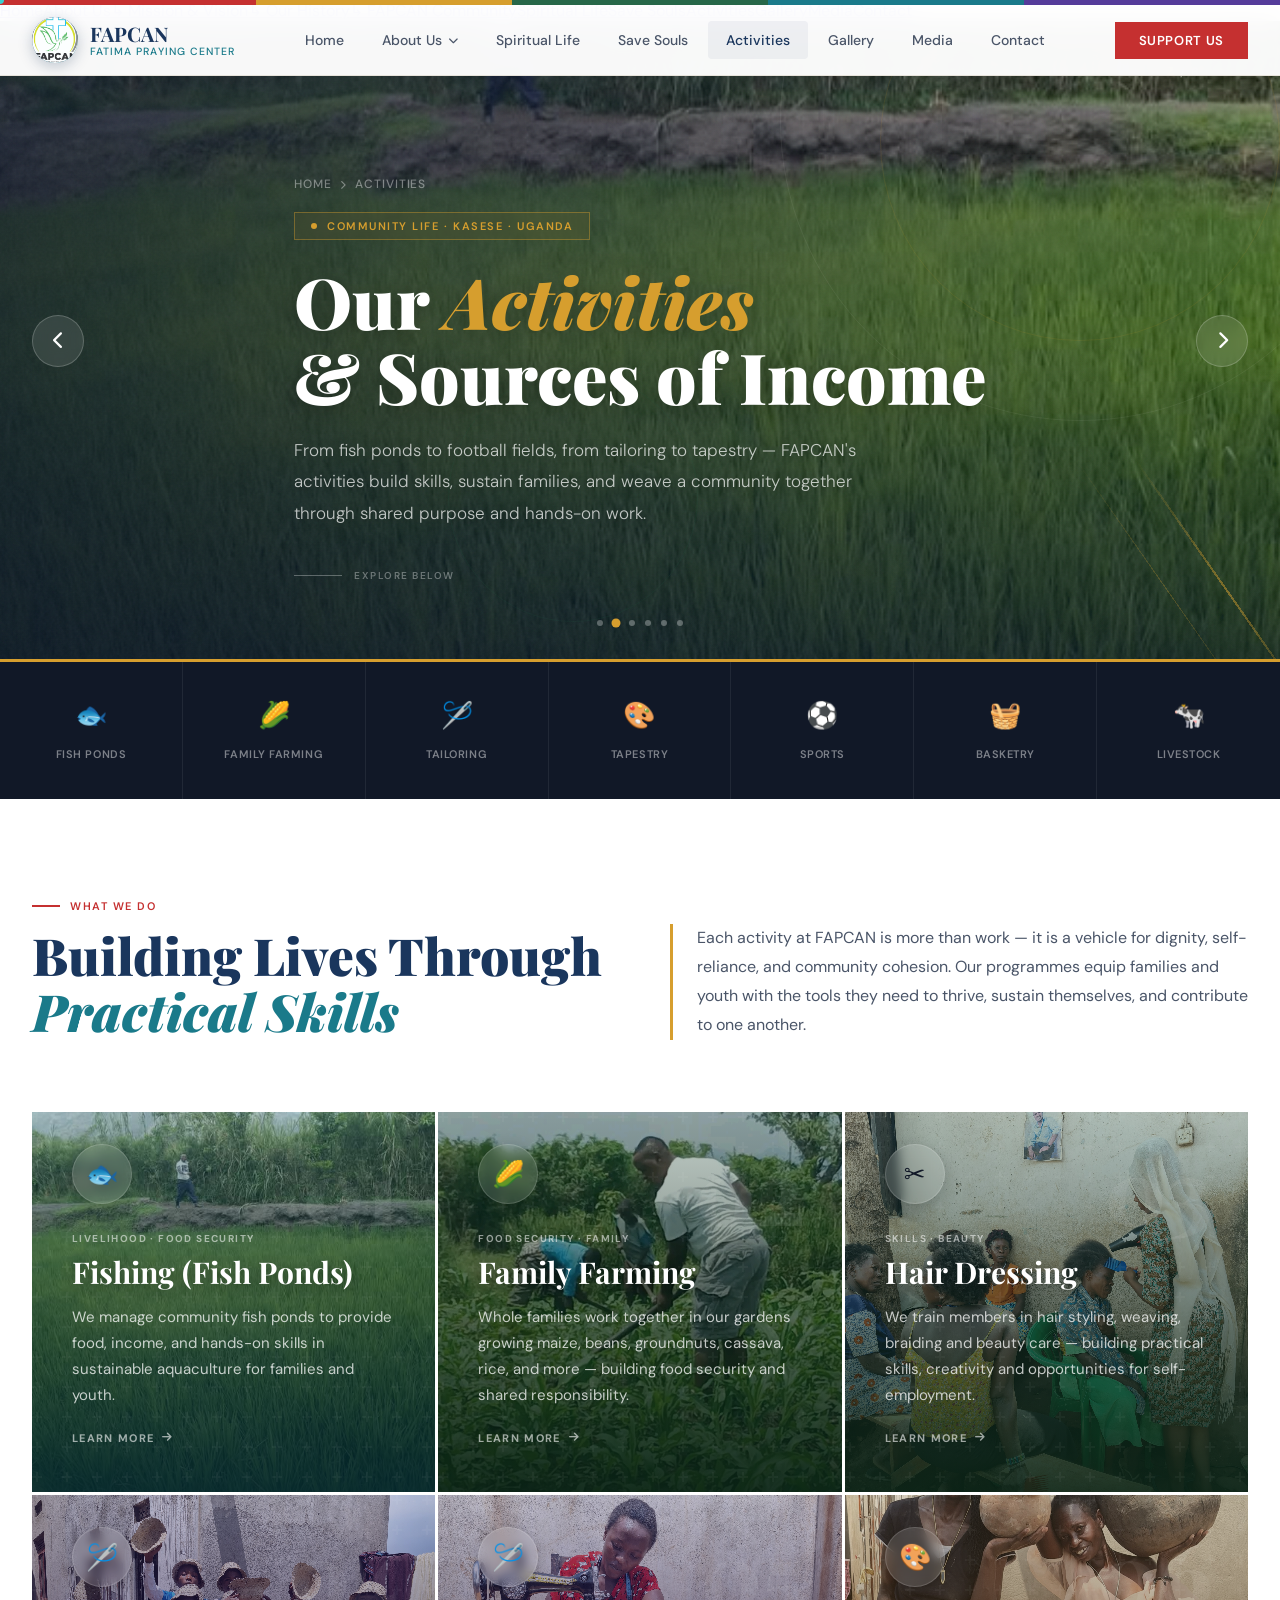
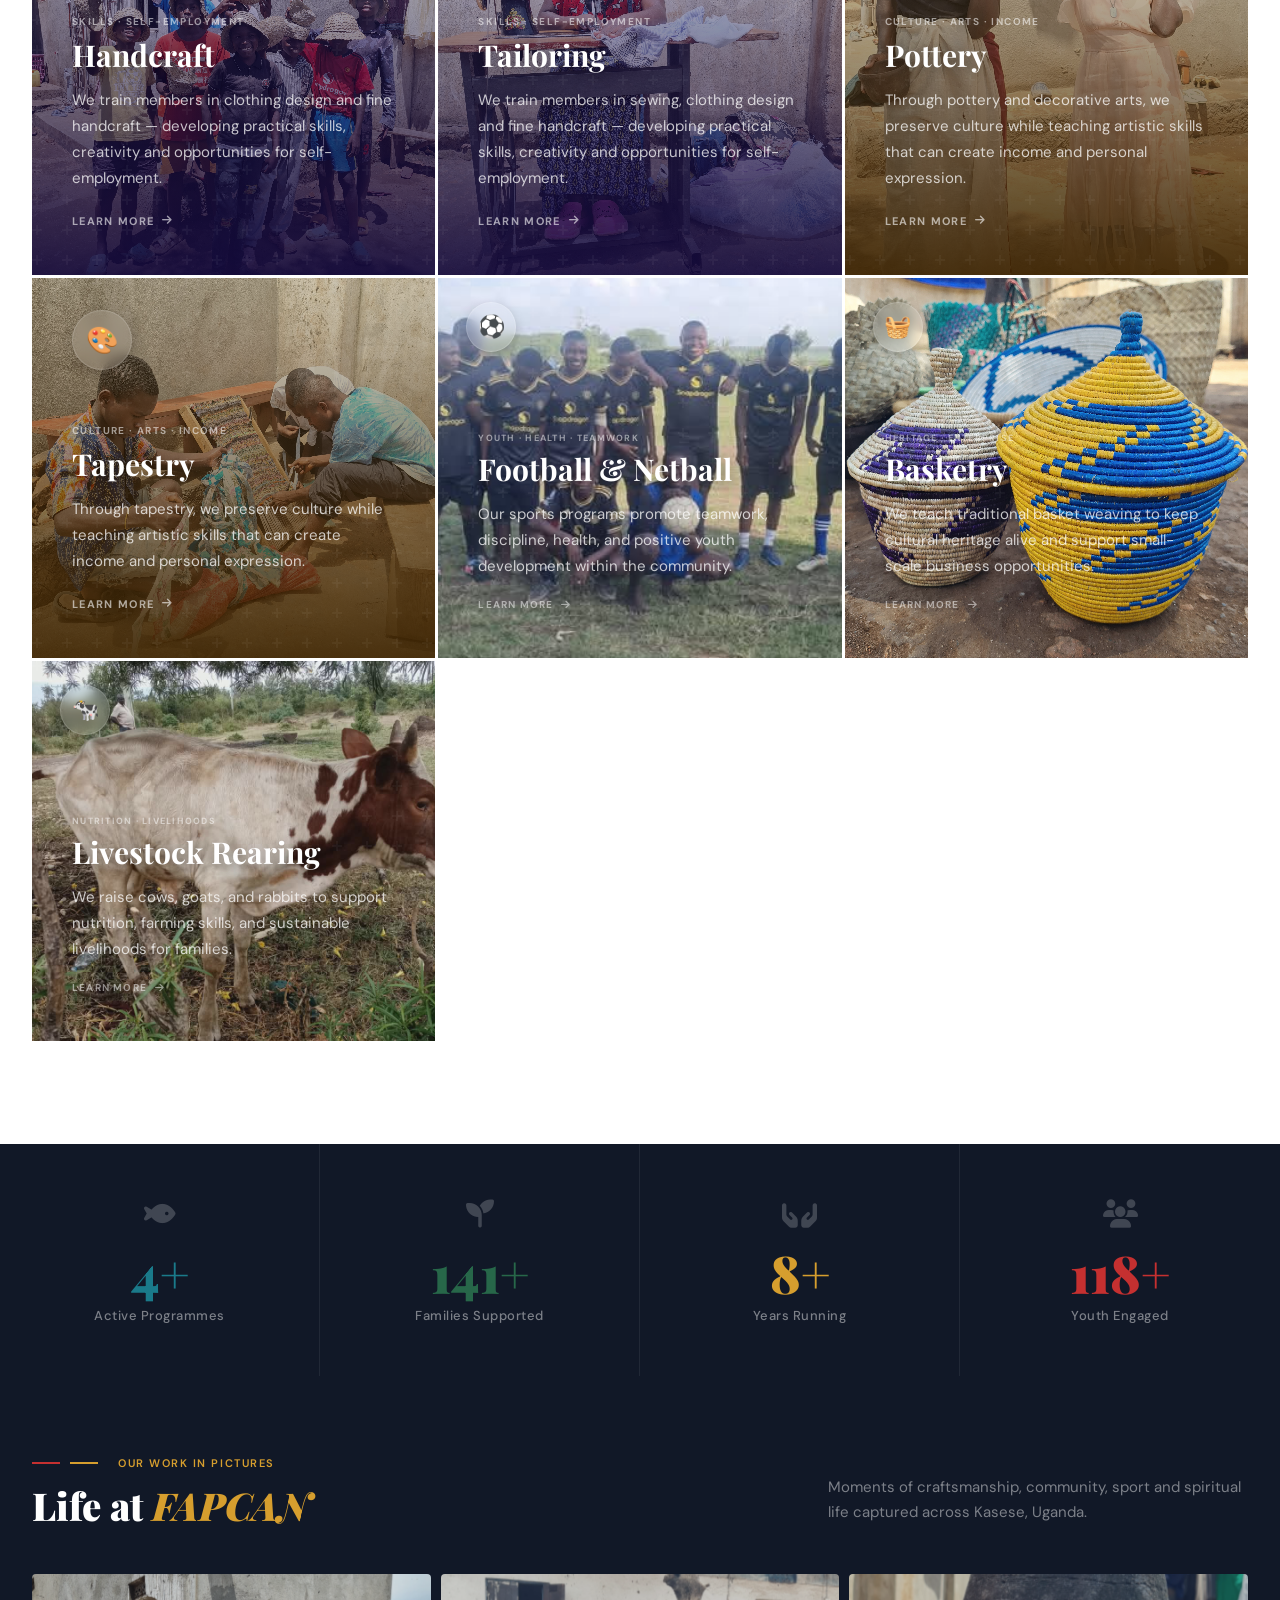
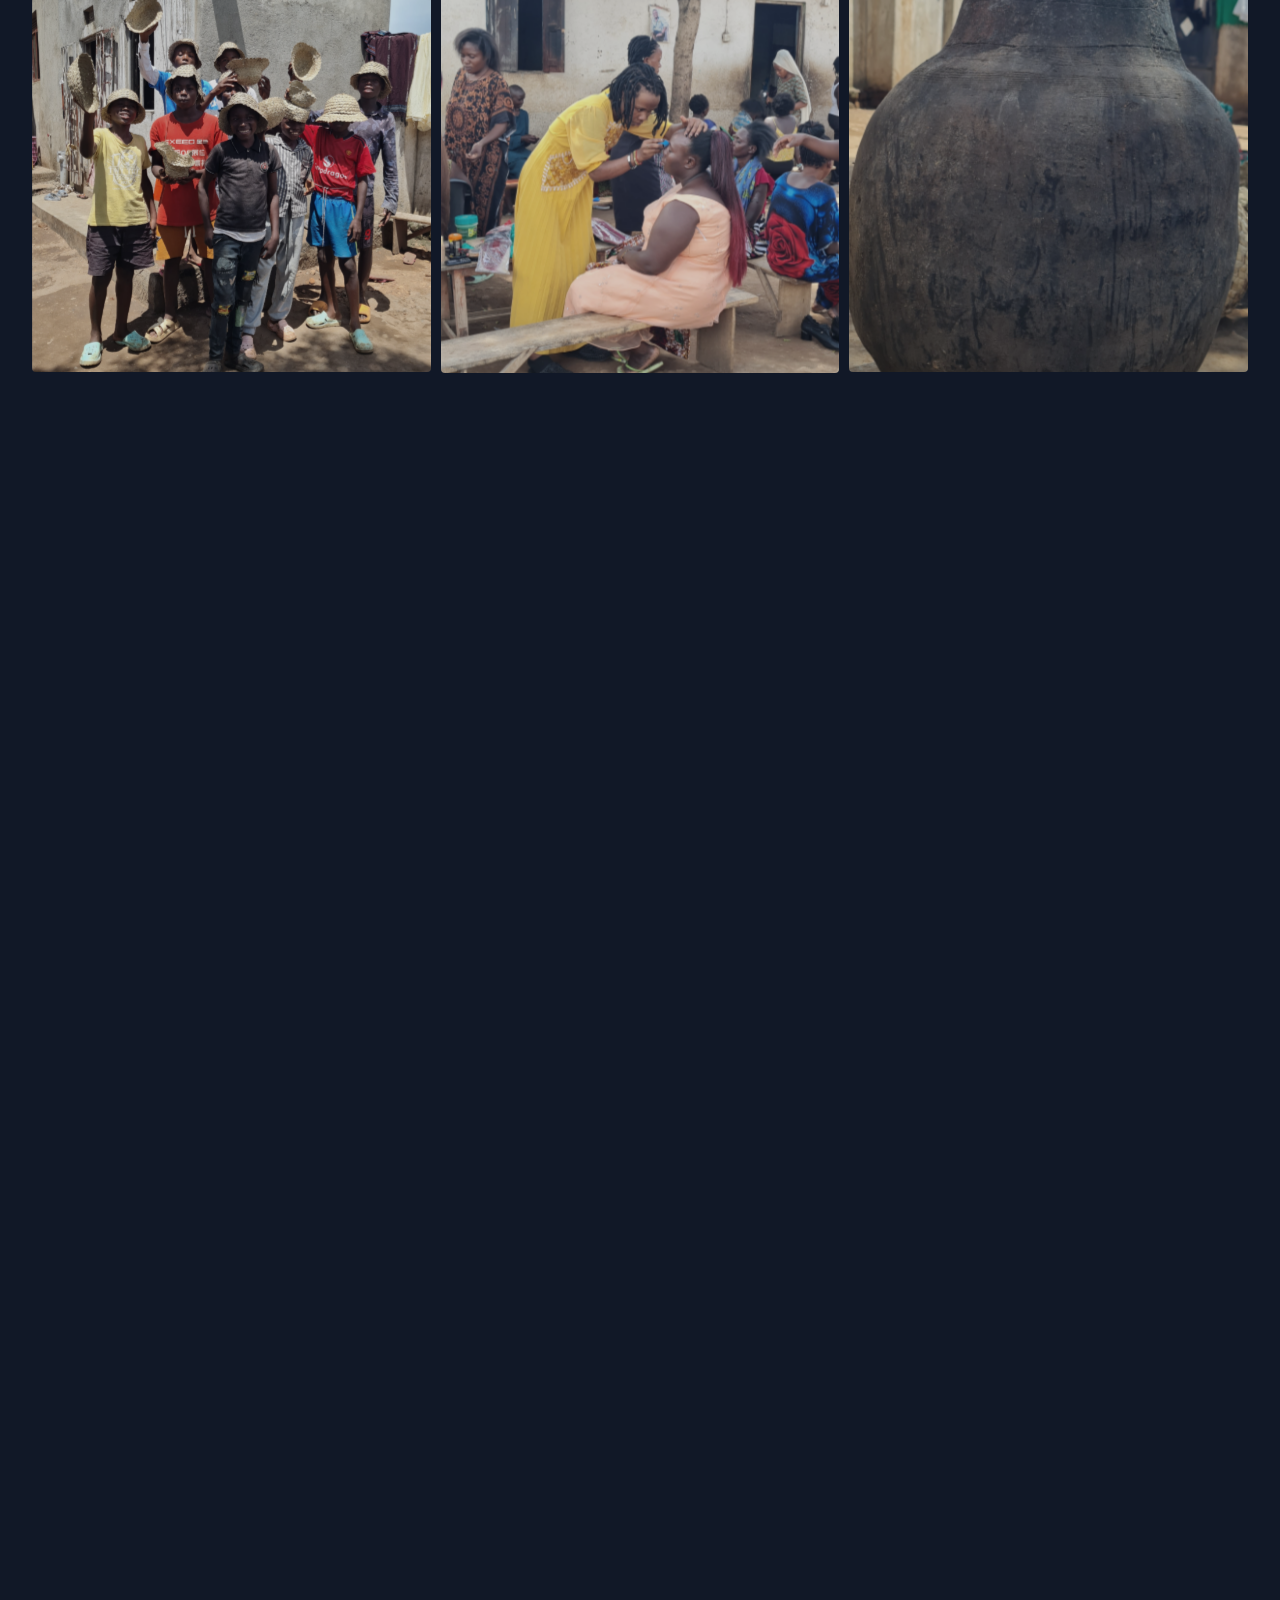
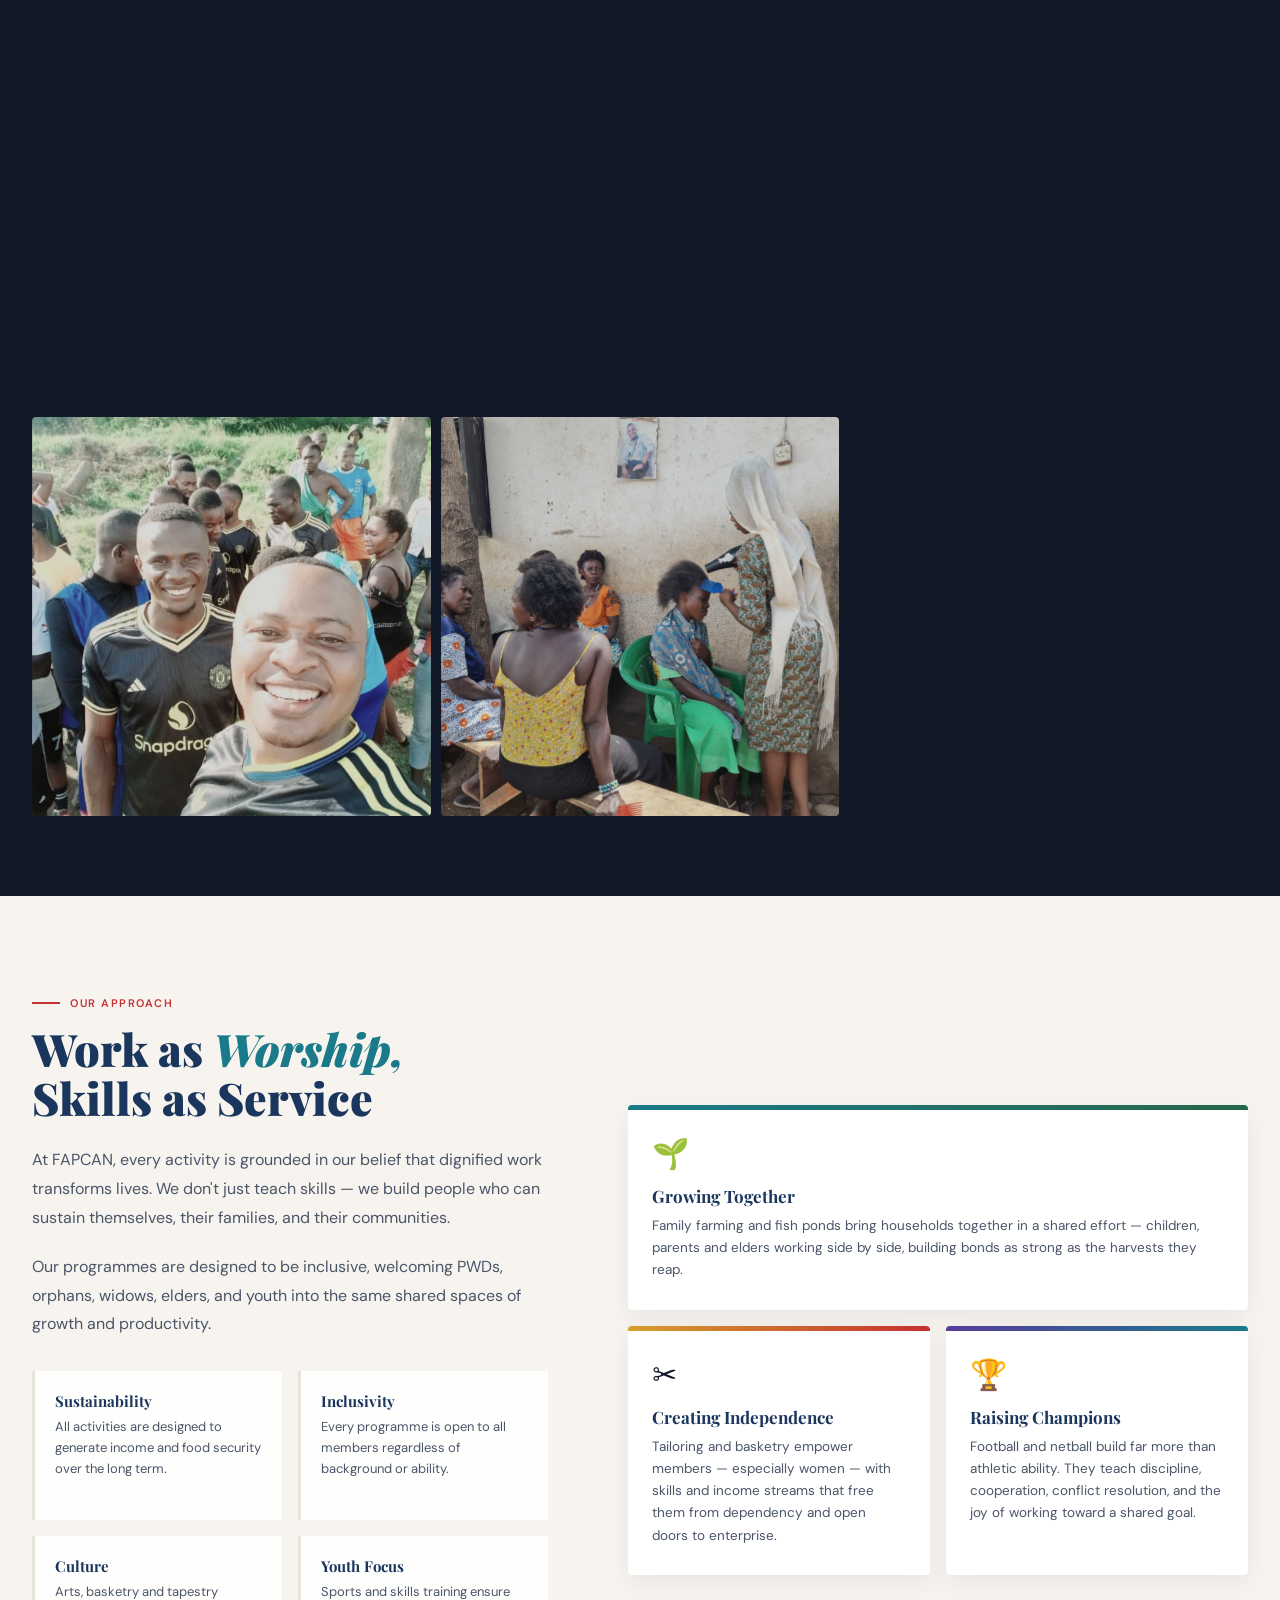
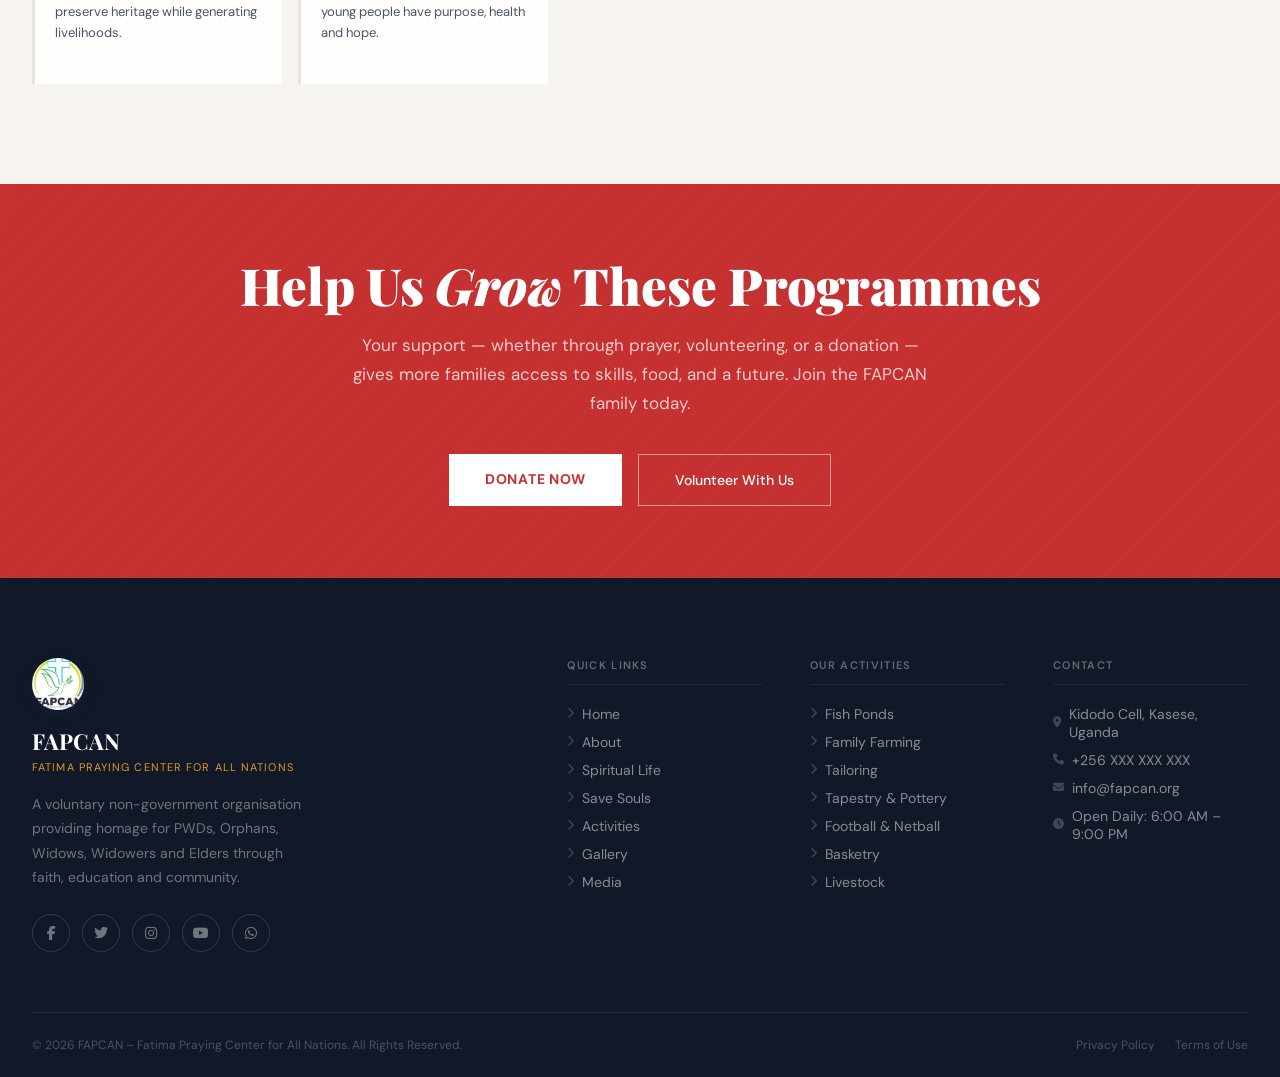
==== commit 8dec83d5: "Update activities.html" ====
--- a/activities.html
+++ b/activities.html
@@ -185,7 +185,6 @@
   transform: scale(1.1);
   transition: opacity 1.4s ease-in-out, transform 1.4s ease-in-out;
 }
-/* Individual slide backgrounds */
 .hero-slide:nth-child(1) { background-image: url('Agric1.jpg'); }
 .hero-slide:nth-child(2) { background-image: url('Agric4.jpg'); }
 .hero-slide:nth-child(3) { background-image: url('sports1.jpeg'); }
@@ -193,7 +192,6 @@
 .hero-slide:nth-child(5) { background-image: url('handcraft1.jpg'); }
 .hero-slide:nth-child(6) { background-image: url('pottery1.jpg'); }
 
-/* Slide progress dots */
 .hero-slide-dots {
   position: absolute; bottom: 36px; left: 50%; transform: translateX(-50%);
   display: flex; gap: 10px; z-index: 5;
@@ -204,8 +202,6 @@
   padding: 0; transition: background 0.4s, transform 0.4s;
 }
 .hero-dot.active { background: var(--gold); transform: scale(1.5); }
-
-/* Progress bar per slide */
 .hero-progress {
   position: absolute; bottom: 0; left: 0; z-index: 5;
   height: 3px; background: rgba(255,255,255,0.2); width: 100%;
@@ -219,16 +215,12 @@
   width: 100%;
   transition: width 5s linear;
 }
-
-/* multi-layer colour overlay */
 .page-hero-overlay {
   position: absolute; inset: 0; z-index: 1;
   background:
     linear-gradient(to right, rgba(10,20,40,0.82) 0%, rgba(10,20,40,0.55) 55%, rgba(10,20,40,0.25) 100%),
     linear-gradient(to top,   rgba(10,20,40,0.60) 0%, transparent 50%);
 }
-
-/* animated grain */
 .page-hero-grain {
   position: absolute; inset: 0; z-index: 2; pointer-events: none; opacity: 0.04;
   background-image: url("data:image/svg+xml,%3Csvg viewBox='0 0 256 256' xmlns='http://www.w3.org/2000/svg'%3E%3Cfilter id='noise'%3E%3CfeTurbulence type='fractalNoise' baseFrequency='0.9' numOctaves='4' stitchTiles='stitch'/%3E%3C/filter%3E%3Crect width='100%25' height='100%25' filter='url(%23noise)'/%3E%3C/svg%3E");
@@ -240,8 +232,6 @@
   50% { transform: translate(1px, -2px); }
   75% { transform: translate(-1px, 2px); }
 }
-
-/* Geometric rings */
 .page-hero-geo {
   position: absolute; inset: 0; overflow: hidden; pointer-events: none; z-index: 3;
 }
@@ -254,8 +244,6 @@
 .page-hero-geo-ring:nth-child(2) { width: 400px; height: 400px; top: -80px; right: 0px; animation-duration: 45s; animation-direction: reverse; border-color: rgba(214,158,46,0.1); }
 .page-hero-geo-ring:nth-child(3) { width: 250px; height: 250px; bottom: 40px; left: 35%; animation-duration: 35s; border-color: rgba(39,103,73,0.12); }
 @keyframes geoSpin { from { transform: rotate(0deg); } to { transform: rotate(360deg); } }
-
-/* Gold diagonal accent line */
 .page-hero-line {
   position: absolute; bottom: 0; right: 0; z-index: 3; pointer-events: none;
   width: 400px; height: 300px; overflow: hidden;
@@ -282,7 +270,6 @@
   from { opacity: 0; height: 0; }
   to   { opacity: 1; height: 320px; }
 }
-
 .page-hero-inner {
   max-width: 1320px; margin: 0 auto; padding: 80px 32px;
   position: relative; z-index: 4;
@@ -321,8 +308,6 @@
   animation: fadeUp 0.9s 0.6s var(--ease-out) both;
   text-shadow: 0 2px 12px rgba(0,0,0,0.25);
 }
-
-/* Hero scroll indicator */
 .hero-scroll {
   display: flex; align-items: center; gap: 12px; margin-top: 40px;
   animation: fadeUp 0.8s 0.85s var(--ease-out) both;
@@ -346,8 +331,6 @@
   font-size: 10px; font-weight: 600; letter-spacing: 0.15em; text-transform: uppercase;
   color: rgba(255,255,255,0.35);
 }
-
-/* Hero slide nav arrows */
 .hero-arrow {
   position: absolute; top: 50%; transform: translateY(-50%);
   z-index: 5; background: rgba(255,255,255,0.1); border: 1px solid rgba(255,255,255,0.2);
@@ -360,8 +343,6 @@
 .hero-arrow:hover { background: rgba(214,158,46,0.25); transform: translateY(-50%) scale(1.08); }
 .hero-arrow.prev { left: 32px; }
 .hero-arrow.next { right: 32px; }
-
-/* Slide counter */
 .hero-counter {
   position: absolute; top: 36px; right: 80px; z-index: 5;
   font-size: 12px; font-weight: 600; color: rgba(255,255,255,0.4);
@@ -369,21 +350,16 @@
   animation: fadeUp 0.8s 1s var(--ease-out) both;
 }
 .hero-counter span { color: var(--gold); font-size: 18px; font-family: var(--font-serif); font-weight: 900; }
-
 @keyframes fadeUp {
   from { opacity: 0; transform: translateY(32px); }
   to   { opacity: 1; transform: translateY(0); }
 }
-
-/* ── SECTION COMMON ── */
 .section-label {
   font-size: 11px; font-weight: 600; letter-spacing: 0.14em;
   text-transform: uppercase; color: var(--red); margin-bottom: 14px;
   display: flex; align-items: center; gap: 10px;
 }
 .section-label::before { content: ''; width: 28px; height: 2px; background: var(--red); display: block; }
-
-/* ── REVEAL ANIMATION ── */
 .reveal {
   opacity: 0; transform: translateY(40px);
   transition: opacity 0.8s var(--ease-out), transform 0.8s var(--ease-out);
@@ -397,10 +373,6 @@
 .reveal-delay-2 { transition-delay: 0.2s; }
 .reveal-delay-3 { transition-delay: 0.3s; }
 .reveal-delay-4 { transition-delay: 0.4s; }
-.reveal-delay-5 { transition-delay: 0.5s; }
-.reveal-delay-6 { transition-delay: 0.6s; }
-
-/* ── ACTIVITIES OVERVIEW STRIP ── */
 .activities-overview {
   background: var(--dark); padding: 0;
   display: grid; grid-template-columns: repeat(7, 1fr);
@@ -429,8 +401,6 @@
 .act-overview-icon { font-size: 26px; margin-bottom: 10px; display: block; transition: transform 0.3s var(--ease-out); }
 .act-overview-item:hover .act-overview-icon { transform: scale(1.25) translateY(-3px); }
 .act-overview-label { font-size: 11px; font-weight: 600; color: rgba(255,255,255,0.45); letter-spacing: 0.05em; text-transform: uppercase; line-height: 1.4; }
-
-/* ── MAIN ACTIVITIES SECTION ── */
 .activities-main {
   padding: 100px 0;
   background: var(--white);
@@ -451,18 +421,12 @@
   font-size: 16px; color: var(--mid); line-height: 1.8;
   border-left: 3px solid var(--gold); padding-left: 24px;
 }
-
-/* ═══════════════════════════════════════
-   ACTIVITY CARDS — with background images
-═══════════════════════════════════════ */
 .act-featured-grid {
   display: grid;
-  grid-template-columns: 1fr 1fr;
+  grid-template-columns: 1fr 1fr 1fr;
   gap: 3px;
   margin-bottom: 3px;
 }
-
-/* ─ LARGE CARD ─ */
 .act-card-large {
   position: relative; overflow: hidden;
   min-height: 380px;
@@ -472,7 +436,6 @@
   transition: transform 0.5s var(--ease-out);
 }
 .act-card-large:hover { transform: scale(1.005); }
-
 .act-card-bg {
   position: absolute; inset: 0; z-index: 0;
   background-size: cover; background-position: center;
@@ -481,23 +444,20 @@
   filter: saturate(0.85);
 }
 .act-card-large:hover .act-card-bg { transform: scale(1.12); filter: saturate(1.1); }
-
 .act-card-large-overlay {
   position: absolute; inset: 0; z-index: 1;
   transition: opacity 0.4s;
 }
-.c-teal  .act-card-large-overlay { background: linear-gradient(to top, rgba(4,38,46,0.9) 0%, rgba(4,38,46,0.55) 50%, rgba(10,74,86,0.3) 100%); }
+.c-teal .act-card-large-overlay { background: linear-gradient(to top, rgba(4,38,46,0.9) 0%, rgba(4,38,46,0.55) 50%, rgba(10,74,86,0.3) 100%); }
 .c-green .act-card-large-overlay { background: linear-gradient(to top, rgba(10,35,22,0.92) 0%, rgba(10,35,22,0.55) 50%, rgba(20,67,45,0.25) 100%); }
 .c-purple .act-card-large-overlay { background: linear-gradient(to top, rgba(20,10,60,0.92) 0%, rgba(20,10,60,0.55) 50%, rgba(45,30,107,0.25) 100%); }
-.c-gold   .act-card-large-overlay { background: linear-gradient(to top, rgba(60,35,0,0.92) 0%, rgba(60,35,0,0.55) 50%, rgba(100,65,0,0.25) 100%); }
+.c-gold .act-card-large-overlay { background: linear-gradient(to top, rgba(60,35,0,0.92) 0%, rgba(60,35,0,0.55) 50%, rgba(100,65,0,0.25) 100%); }
 .act-card-large:hover .act-card-large-overlay { opacity: 0.85; }
-
 .act-card-large::after {
   content: ''; position: absolute; inset: 0; pointer-events: none; z-index: 2;
   opacity: 0.04;
   background-image: url("data:image/svg+xml,%3Csvg width='60' height='60' viewBox='0 0 60 60' xmlns='http://www.w3.org/2000/svg'%3E%3Cg fill='none' fill-rule='evenodd'%3E%3Cg fill='%23ffffff' fill-opacity='1'%3E%3Cpath d='M36 34v-4h-2v4h-4v2h4v4h2v-4h4v-2h-4zm0-30V0h-2v4h-4v2h4v4h2V6h4V4h-4zM6 34v-4H4v4H0v2h4v4h2v-4h4v-2H6zM6 4V0H4v4H0v2h4v4h2V6h4V4H6z'/%3E%3C/g%3E%3C/g%3E%3C/svg%3E");
 }
-
 .act-card-large-num {
   position: absolute; top: 32px; right: 36px;
   font-family: var(--font-serif); font-weight: 900; font-size: 90px;
@@ -506,7 +466,6 @@
   pointer-events: none;
 }
 .act-card-large:hover .act-card-large-num { color: rgba(255,255,255,0.13); transform: scale(1.05) translateY(-4px); }
-
 .act-card-large-icon {
   position: absolute; top: 32px; left: 40px;
   width: 60px; height: 60px; border-radius: 50%;
@@ -518,47 +477,15 @@
   border: 1px solid rgba(255,255,255,0.15);
   box-shadow: 0 4px 16px rgba(0,0,0,0.2);
 }
-.act-card-large:hover .act-card-large-icon {
-  transform: scale(1.15) rotate(-10deg);
-  background: rgba(255,255,255,0.22);
-  box-shadow: 0 8px 28px rgba(0,0,0,0.35);
-}
-
-.act-card-large-tag {
-  font-size: 10px; font-weight: 700; letter-spacing: 0.14em; text-transform: uppercase;
-  color: rgba(255,255,255,0.55); margin-bottom: 10px; display: block;
-  position: relative; z-index: 4;
-}
-.act-card-large h3 {
-  font-family: var(--font-serif); font-weight: 700; font-size: 30px;
-  color: white; line-height: 1.15; margin-bottom: 14px;
-  position: relative; z-index: 4;
-  text-shadow: 0 2px 16px rgba(0,0,0,0.4);
-  transition: transform 0.4s var(--ease-out);
-}
+.act-card-large:hover .act-card-large-icon { transform: scale(1.15) rotate(-10deg); background: rgba(255,255,255,0.22); box-shadow: 0 8px 28px rgba(0,0,0,0.35); }
+.act-card-large-tag { font-size: 10px; font-weight: 700; letter-spacing: 0.14em; text-transform: uppercase; color: rgba(255,255,255,0.55); margin-bottom: 10px; display: block; position: relative; z-index: 4; }
+.act-card-large h3 { font-family: var(--font-serif); font-weight: 700; font-size: 30px; color: white; line-height: 1.15; margin-bottom: 14px; position: relative; z-index: 4; text-shadow: 0 2px 16px rgba(0,0,0,0.4); transition: transform 0.4s var(--ease-out); }
 .act-card-large:hover h3 { transform: translateY(-3px); }
-.act-card-large p {
-  font-size: 15px; color: rgba(255,255,255,0.75); line-height: 1.75;
-  max-width: 420px; position: relative; z-index: 4;
-}
-.act-card-large-arrow {
-  display: inline-flex; align-items: center; gap: 8px; margin-top: 22px;
-  font-size: 11px; font-weight: 700; letter-spacing: 0.12em; text-transform: uppercase;
-  color: rgba(255,255,255,0.6); text-decoration: none;
-  position: relative; z-index: 4;
-  transition: gap 0.3s var(--ease-out), color 0.25s;
-  padding-bottom: 3px;
-}
-.act-card-large-arrow::after {
-  content: '';
-  position: absolute; bottom: 0; left: 0; width: 0; height: 1px;
-  background: rgba(255,255,255,0.7);
-  transition: width 0.4s var(--ease-out);
-}
+.act-card-large p { font-size: 15px; color: rgba(255,255,255,0.75); line-height: 1.75; max-width: 420px; position: relative; z-index: 4; }
+.act-card-large-arrow { display: inline-flex; align-items: center; gap: 8px; margin-top: 22px; font-size: 11px; font-weight: 700; letter-spacing: 0.12em; text-transform: uppercase; color: rgba(255,255,255,0.6); text-decoration: none; position: relative; z-index: 4; transition: gap 0.3s var(--ease-out), color 0.25s; padding-bottom: 3px; }
+.act-card-large-arrow::after { content: ''; position: absolute; bottom: 0; left: 0; width: 0; height: 1px; background: rgba(255,255,255,0.7); transition: width 0.4s var(--ease-out); }
 .act-card-large:hover .act-card-large-arrow { gap: 18px; color: white; }
 .act-card-large:hover .act-card-large-arrow::after { width: 100%; }
-
-/* ─ SMALL CARD ─ */
 .act-small-grid {
   display: grid;
   grid-template-columns: repeat(3, 1fr);
@@ -573,7 +500,6 @@
   transition: transform 0.5s var(--ease-out);
 }
 .act-card-small:hover { transform: scale(1.005); }
-
 .act-card-small .act-card-bg {
   position: absolute; inset: 0; z-index: 0;
   background-size: cover; background-position: center;
@@ -582,21 +508,18 @@
   filter: saturate(0.8);
 }
 .act-card-small:hover .act-card-bg { transform: scale(1.13); filter: saturate(1.1); }
-
 .act-card-small-overlay {
   position: absolute; inset: 0; z-index: 1;
   transition: opacity 0.4s;
 }
-.c-red   .act-card-small-overlay { background: linear-gradient(to top, rgba(70,5,5,0.92) 0%, rgba(70,5,5,0.55) 50%, rgba(120,10,10,0.25) 100%); }
-.c-navy  .act-card-small-overlay { background: linear-gradient(to top, rgba(5,10,30,0.92) 0%, rgba(5,10,30,0.55) 50%, rgba(15,31,61,0.25) 100%); }
+.c-red .act-card-small-overlay { background: linear-gradient(to top, rgba(70,5,5,0.92) 0%, rgba(70,5,5,0.55) 50%, rgba(120,10,10,0.25) 100%); }
+.c-navy .act-card-small-overlay { background: linear-gradient(to top, rgba(5,10,30,0.92) 0%, rgba(5,10,30,0.55) 50%, rgba(15,31,61,0.25) 100%); }
 .c-green2 .act-card-small-overlay { background: linear-gradient(to top, rgba(10,22,12,0.92) 0%, rgba(10,22,12,0.55) 50%, rgba(28,58,36,0.25) 100%); }
 .act-card-small:hover .act-card-small-overlay { opacity: 0.82; }
-
 .act-card-small::after {
   content: ''; position: absolute; inset: 0; pointer-events: none; z-index: 2; opacity: 0.04;
   background-image: url("data:image/svg+xml,%3Csvg width='60' height='60' viewBox='0 0 60 60' xmlns='http://www.w3.org/2000/svg'%3E%3Cg fill='none' fill-rule='evenodd'%3E%3Cg fill='%23ffffff' fill-opacity='1'%3E%3Cpath d='M36 34v-4h-2v4h-4v2h4v4h2v-4h4v-2h-4zm0-30V0h-2v4h-4v2h4v4h2V6h4V4h-4zM6 34v-4H4v4H0v2h4v4h2v-4h4v-2H6zM6 4V0H4v4H0v2h4v4h2V6h4V4H6z'/%3E%3C/g%3E%3C/g%3E%3C/svg%3E");
 }
-
 .act-card-small-num {
   position: absolute; top: 20px; right: 24px;
   font-family: var(--font-serif); font-weight: 900; font-size: 68px;
@@ -604,7 +527,6 @@
   pointer-events: none; transition: color 0.4s, transform 0.5s var(--ease-out);
 }
 .act-card-small:hover .act-card-small-num { color: rgba(255,255,255,0.14); transform: scale(1.05) translateY(-3px); }
-
 .act-card-small-icon {
   position: absolute; top: 24px; left: 28px;
   width: 50px; height: 50px; border-radius: 50%;
@@ -616,47 +538,15 @@
   border: 1px solid rgba(255,255,255,0.15);
   box-shadow: 0 4px 12px rgba(0,0,0,0.2);
 }
-.act-card-small:hover .act-card-small-icon {
-  transform: scale(1.15) rotate(-10deg);
-  background: rgba(255,255,255,0.22);
-  box-shadow: 0 8px 24px rgba(0,0,0,0.3);
-}
-
-.act-card-small-tag {
-  font-size: 9px; font-weight: 700; letter-spacing: 0.14em; text-transform: uppercase;
-  color: rgba(255,255,255,0.5); margin-bottom: 8px; display: block;
-  position: relative; z-index: 4;
-}
-.act-card-small h3 {
-  font-family: var(--font-serif); font-weight: 700; font-size: 23px;
-  color: white; line-height: 1.2; margin-bottom: 10px;
-  position: relative; z-index: 4;
-  text-shadow: 0 2px 12px rgba(0,0,0,0.5);
-  transition: transform 0.4s var(--ease-out);
-}
+.act-card-small:hover .act-card-small-icon { transform: scale(1.15) rotate(-10deg); background: rgba(255,255,255,0.22); box-shadow: 0 8px 24px rgba(0,0,0,0.3); }
+.act-card-small-tag { font-size: 9px; font-weight: 700; letter-spacing: 0.14em; text-transform: uppercase; color: rgba(255,255,255,0.5); margin-bottom: 8px; display: block; position: relative; z-index: 4; }
+.act-card-small h3 { font-family: var(--font-serif); font-weight: 700; font-size: 23px; color: white; line-height: 1.2; margin-bottom: 10px; position: relative; z-index: 4; text-shadow: 0 2px 12px rgba(0,0,0,0.5); transition: transform 0.4s var(--ease-out); }
 .act-card-small:hover h3 { transform: translateY(-3px); }
-.act-card-small p {
-  font-size: 13.5px; color: rgba(255,255,255,0.7); line-height: 1.7;
-  position: relative; z-index: 4;
-}
-.act-card-small-arrow {
-  display: inline-flex; align-items: center; gap: 8px; margin-top: 18px;
-  font-size: 10px; font-weight: 700; letter-spacing: 0.12em; text-transform: uppercase;
-  color: rgba(255,255,255,0.5); text-decoration: none;
-  position: relative; z-index: 4;
-  transition: gap 0.3s var(--ease-out), color 0.25s;
-  padding-bottom: 3px;
-}
-.act-card-small-arrow::after {
-  content: '';
-  position: absolute; bottom: 0; left: 0; width: 0; height: 1px;
-  background: rgba(255,255,255,0.6);
-  transition: width 0.4s var(--ease-out);
-}
+.act-card-small p { font-size: 13.5px; color: rgba(255,255,255,0.7); line-height: 1.7; position: relative; z-index: 4; }
+.act-card-small-arrow { display: inline-flex; align-items: center; gap: 8px; margin-top: 18px; font-size: 10px; font-weight: 700; letter-spacing: 0.12em; text-transform: uppercase; color: rgba(255,255,255,0.5); text-decoration: none; position: relative; z-index: 4; transition: gap 0.3s var(--ease-out), color 0.25s; padding-bottom: 3px; }
+.act-card-small-arrow::after { content: ''; position: absolute; bottom: 0; left: 0; width: 0; height: 1px; background: rgba(255,255,255,0.6); transition: width 0.4s var(--ease-out); }
 .act-card-small:hover .act-card-small-arrow { gap: 16px; color: white; }
 .act-card-small:hover .act-card-small-arrow::after { width: 100%; }
-
-/* ── IMPACT STRIP ── */
 .impact-strip {
   background: var(--dark); padding: 0;
   display: grid; grid-template-columns: repeat(4, 1fr);
@@ -695,8 +585,6 @@
 .impact-item:nth-child(3) .impact-num { color: var(--gold); }
 .impact-item:nth-child(4) .impact-num { color: var(--red); }
 .impact-label { font-size: 13px; font-weight: 500; color: rgba(255,255,255,0.45); letter-spacing: 0.04em; }
-
-/* ── WHY ACTIVITIES SECTION ── */
 .why-activities {
   padding: 100px 0;
   background: var(--off-white);
@@ -731,7 +619,6 @@
 .why-pillar:hover { border-color: var(--teal); transform: translateX(5px); box-shadow: 0 4px 20px rgba(0,0,0,0.08); }
 .why-pillar h4 { font-family: var(--font-serif); font-size: 15px; font-weight: 700; color: var(--navy); margin-bottom: 6px; }
 .why-pillar p { font-size: 13px; color: var(--mid); line-height: 1.6; }
-
 .why-visual { display: grid; grid-template-columns: 1fr 1fr; gap: 16px; }
 .why-visual-card {
   background: var(--white); border-radius: 4px; overflow: hidden;
@@ -755,9 +642,7 @@
 .why-visual-body h4 { font-family: var(--font-serif); font-size: 17px; font-weight: 700; color: var(--navy); margin-bottom: 8px; }
 .why-visual-body p { font-size: 13.5px; color: var(--mid); line-height: 1.65; }
 
-/* ══════════════════════════════════════
-   PHOTO GALLERY — BIGGER, 3 PER ROW
-══════════════════════════════════════ */
+/* ══ PHOTO GALLERY — 3 EQUAL COLUMNS, ALL IMAGES SAME SIZE ══ */
 .photo-gallery-section {
   background: var(--dark);
   padding: 80px 0 0;
@@ -772,51 +657,22 @@
 }
 .photo-gallery-header h2 em { font-style: italic; color: var(--gold); }
 .photo-gallery-header p { font-size: 15px; color: rgba(255,255,255,0.45); max-width: 420px; line-height: 1.7; }
-
-/* ─ MASONRY-STYLE GRID: 3 columns, tall images ─ */
 .photo-grid {
   max-width: 1320px; margin: 0 auto; padding: 0 32px 80px;
   display: grid;
   grid-template-columns: repeat(3, 1fr);
   gap: 10px;
 }
-
 .photo-item {
   position: relative; overflow: hidden; cursor: pointer;
   border-radius: 4px;
   background: rgba(255,255,255,0.04);
-}
-
-/* Vary heights for visual rhythm */
-.photo-item:nth-child(1),
-.photo-item:nth-child(5),
-.photo-item:nth-child(9),
-.photo-item:nth-child(13) { aspect-ratio: 4/3; }
-
-.photo-item:nth-child(2),
-.photo-item:nth-child(6),
-.photo-item:nth-child(10),
-.photo-item:nth-child(14) { aspect-ratio: 3/4; }
-
-.photo-item:nth-child(3),
-.photo-item:nth-child(7),
-.photo-item:nth-child(11),
-.photo-item:nth-child(15) { aspect-ratio: 16/9; }
-
-.photo-item:nth-child(4),
-.photo-item:nth-child(8),
-.photo-item:nth-child(12),
-.photo-item:nth-child(16) { aspect-ratio: 1/1; }
-
-/* Span wide items across 2 cols */
-.photo-item.wide {
-  grid-column: span 2;
-  aspect-ratio: 16/7;
-}
-
+  aspect-ratio: 1 / 1;
+}
 .photo-item-bg {
   position: absolute; inset: 0;
-  background-size: cover; background-position: center;
+  background-size: cover;
+  background-position: center;
   transform: scale(1.05);
   transition: transform 0.8s var(--ease-out), filter 0.5s;
   filter: saturate(0.75) brightness(0.88);
@@ -826,8 +682,6 @@
   transform: scale(1.12);
   filter: saturate(1.05) brightness(0.95);
 }
-
-/* Overlay */
 .photo-item-overlay {
   position: absolute; inset: 0; z-index: 2;
   background: linear-gradient(to top, rgba(0,0,0,0.72) 0%, rgba(0,0,0,0.15) 50%, transparent 100%);
@@ -835,8 +689,6 @@
   transition: opacity 0.4s;
 }
 .photo-item:hover .photo-item-overlay { opacity: 1; }
-
-/* Label */
 .photo-item-label {
   position: absolute; bottom: 0; left: 0; right: 0; z-index: 3;
   padding: 28px 24px 20px;
@@ -853,8 +705,6 @@
   font-size: 11px; font-weight: 600; letter-spacing: 0.1em; text-transform: uppercase;
   color: var(--gold);
 }
-
-/* Zoom icon on hover */
 .photo-item-zoom {
   position: absolute; top: 16px; right: 16px; z-index: 3;
   width: 38px; height: 38px; border-radius: 50%;
@@ -866,8 +716,6 @@
   backdrop-filter: blur(6px);
 }
 .photo-item:hover .photo-item-zoom { opacity: 1; transform: scale(1); }
-
-/* ── CTA BAND ── */
 .cta-band {
   background: var(--red); padding: 72px 0;
   position: relative; overflow: hidden;
@@ -909,8 +757,6 @@
   transition: border-color 0.25s, background 0.25s, transform 0.25s;
 }
 .btn-cta-ghost:hover { border-color: white; background: rgba(255,255,255,0.1); transform: translateY(-3px); }
-
-/* ── FOOTER ── */
 footer {
   background: var(--dark); padding: 80px 0 0;
 }
@@ -949,8 +795,6 @@
 .footer-bottom-links { display: flex; gap: 20px; }
 .footer-bottom-links a { font-size: 12px; color: rgba(255,255,255,0.25); text-decoration: none; transition: color 0.2s; }
 .footer-bottom-links a:hover { color: rgba(255,255,255,0.5); }
-
-/* ── MOBILE NAV ── */
 @media (max-width: 1024px) {
   .nav-links { display: none; }
   .hamburger { display: flex; }
@@ -970,20 +814,16 @@
   .mob-link.sub { padding-left: 52px; font-size: 14px; color: var(--mid); }
   .hero-arrow { display: none; }
 }
-
 @media (max-width: 960px) {
   .activities-overview { grid-template-columns: repeat(4, 1fr); }
   .act-featured-grid { grid-template-columns: 1fr; }
-  .act-small-grid { grid-template-columns: 1fr; }
   .activities-main-header { grid-template-columns: 1fr; gap: 24px; }
   .why-grid { grid-template-columns: 1fr; gap: 40px; }
   .impact-strip { grid-template-columns: repeat(2, 1fr); }
   .impact-item { border-bottom: 1px solid rgba(255,255,255,0.07); }
   .footer-top { grid-template-columns: 1fr 1fr; }
-  .photo-grid { grid-template-columns: repeat(2, 1fr); gap: 8px; }
-  .photo-item.wide { grid-column: span 2; }
-}
-
+  .photo-grid { grid-template-columns: repeat(3, 1fr); gap: 10px; }
+}
 @media (max-width: 640px) {
   .activities-overview { grid-template-columns: repeat(2, 1fr); }
   .why-pillars { grid-template-columns: 1fr; }
@@ -994,352 +834,35 @@
   .page-hero-inner { padding: 60px 20px; }
   .activities-main { padding: 70px 0; }
   .why-activities { padding: 70px 0; }
-  .photo-grid { grid-template-columns: 1fr; gap: 6px; padding: 0 16px 60px; }
-  .photo-item.wide { grid-column: span 1; aspect-ratio: 4/3; }
-  .photo-gallery-header { flex-direction: column; gap: 12px; padding: 0 20px 32px; }
+  .photo-grid { grid-template-columns: repeat(2, 1fr); gap: 8px; padding: 0 16px 60px; }
 }
 </style>
 </head>
 <body>
 
-<!-- CUSTOM CURSOR -->
-<div class="cursor" id="cursor">
-  <div class="cursor-dot"></div>
-  <div class="cursor-ring"></div>
-</div>
-
-<!-- COLOUR BAND -->
+<div class="cursor" id="cursor"><div class="cursor-dot"></div><div class="cursor-ring"></div></div>
 <div class="colour-band"></div>
 
-<!-- NAV -->
-<nav id="mainNav">
-  <div class="nav-inner">
-    <a href="index.html" class="logo">
-      <div class="logo-badge">
-        <img src="fapcan.jpg" alt="FAPCAN" onerror="this.style.display='none';this.nextElementSibling.style.display='flex'">
-        <span class="logo-badge-fallback" style="display:none">FAP</span>
-      </div>
-      <div class="logo-text">
-        <strong>FAPCAN</strong>
-        <span>Fatima Praying Center</span>
-      </div>
-    </a>
-    <ul class="nav-links">
-      <li class="nav-item"><a href="index.html" class="nav-link">Home</a></li>
-      <li class="nav-item">
-        <a href="index.html#about" class="nav-link">About Us <i class="fas fa-chevron-down arr"></i></a>
-        <div class="dropdown">
-          <a href="index.html#mission"><i class="fas fa-cross"></i> Mission &amp; Vision</a>
-          <a href="index.html#history"><i class="fas fa-history"></i> Our History</a>
-          <a href="community.html"><i class="fas fa-users"></i> FAPCAN Community</a>
-          <a href="index.html#location"><i class="fas fa-map-marker-alt"></i> Location</a>
-        </div>
-      </li>
-      <li class="nav-item"><a href="prayer.html" class="nav-link">Spiritual Life</a></li>
-      <li class="nav-item"><a href="save.html" class="nav-link">Save Souls</a></li>
-      <li class="nav-item"><a href="activities.html" class="nav-link active">Activities</a></li>
-      <li class="nav-item"><a href="gallery.html" class="nav-link">Gallery</a></li>
-      <li class="nav-item"><a href="film.html" class="nav-link">Media</a></li>
-      <li class="nav-item"><a href="index.html#contact" class="nav-link">Contact</a></li>
-    </ul>
-    <a href="#" class="nav-cta">Support Us</a>
-    <button class="hamburger" aria-label="Menu">
-      <span></span><span></span><span></span>
-    </button>
-  </div>
-</nav>
-
-<!-- MOBILE MENU -->
-<div class="mobile-menu" id="mobileMenu">
-  <a href="index.html" class="mob-link">Home</a>
-  <a href="index.html#about" class="mob-link">About Us</a>
-  <a href="index.html#mission" class="mob-link sub">↳ Mission &amp; Vision</a>
-  <a href="index.html#history" class="mob-link sub">↳ Our History</a>
-  <a href="community.html" class="mob-link sub">↳ FAPCAN Community</a>
-  <a href="prayer.html" class="mob-link">Spiritual Life</a>
-  <a href="save.html" class="mob-link">Save Souls</a>
-  <a href="activities.html" class="mob-link">Activities</a>
-  <a href="gallery.html" class="mob-link">Gallery</a>
-  <a href="film.html" class="mob-link">Media</a>
-  <a href="index.html#contact" class="mob-link">Contact</a>
-</div>
-
-<!-- ══ PAGE HERO — SLIDING IMAGES ══ -->
-<section class="page-hero">
-  <!-- Slideshow layers -->
-  <div class="hero-slides">
-    <div class="hero-slide active"></div>
-    <div class="hero-slide"></div>
-    <div class="hero-slide"></div>
-    <div class="hero-slide"></div>
-    <div class="hero-slide"></div>
-    <div class="hero-slide"></div>
-  </div>
-
-  <div class="page-hero-overlay"></div>
-  <div class="page-hero-grain"></div>
-  <div class="page-hero-geo">
-    <div class="page-hero-geo-ring"></div>
-    <div class="page-hero-geo-ring"></div>
-    <div class="page-hero-geo-ring"></div>
-  </div>
-  <div class="page-hero-line"></div>
-
-  <!-- Slide counter -->
-  <div class="hero-counter"><span id="slideNum">1</span> / 6</div>
-
-  <!-- Arrow navigation -->
-  <button class="hero-arrow prev" id="heroPrev" aria-label="Previous slide"><i class="fas fa-chevron-left"></i></button>
-  <button class="hero-arrow next" id="heroNext" aria-label="Next slide"><i class="fas fa-chevron-right"></i></button>
-
-  <div class="page-hero-inner">
-    <div class="breadcrumb">
-      <a href="index.html">Home</a>
-      <i class="fas fa-chevron-right"></i>
-      <span>Activities</span>
-    </div>
-    <div class="page-hero-tag">Community Life · Kasese · Uganda</div>
-    <h1>Our <em>Activities</em><br>&amp; Sources of Income</h1>
-    <p>From fish ponds to football fields, from tailoring to tapestry — FAPCAN's activities build skills, sustain families, and weave a community together through shared purpose and hands-on work.</p>
-    <div class="hero-scroll">
-      <div class="hero-scroll-line"></div>
-      <span>Explore Below</span>
-    </div>
-  </div>
-
-  <!-- Dots -->
-  <div class="hero-slide-dots" id="heroSliderDots"></div>
-
-  <!-- Progress bar -->
-  <div class="hero-progress"><div class="hero-progress-bar" id="heroProgressBar"></div></div>
-</section>
-
-<!-- ACTIVITIES QUICK NAV -->
-<div class="activities-overview">
-  <a class="act-overview-item" href="#fishing"><span class="act-overview-icon">🐟</span><span class="act-overview-label">Fish Ponds</span></a>
-  <a class="act-overview-item" href="#farming"><span class="act-overview-icon">🌽</span><span class="act-overview-label">Family Farming</span></a>
-  <a class="act-overview-item" href="#tailoring"><span class="act-overview-icon">🪡</span><span class="act-overview-label">Tailoring</span></a>
-  <a class="act-overview-item" href="#tapestry"><span class="act-overview-icon">🎨</span><span class="act-overview-label">Tapestry</span></a>
-  <a class="act-overview-item" href="#sports"><span class="act-overview-icon">⚽</span><span class="act-overview-label">Sports</span></a>
-  <a class="act-overview-item" href="#basketry"><span class="act-overview-icon">🧺</span><span class="act-overview-label">Basketry</span></a>
-  <a class="act-overview-item" href="#livestock"><span class="act-overview-icon">🐄</span><span class="act-overview-label">Livestock</span></a>
-</div>
-
-<!-- MAIN ACTIVITIES SECTION -->
-<section class="activities-main">
-  <div class="activities-main-inner">
-    <div class="activities-main-header">
-      <div class="reveal-left"><div class="section-label">What We Do</div><h2>Building Lives Through<br><em>Practical Skills</em></h2></div>
-      <div class="reveal-right"><p>Each activity at FAPCAN is more than work — it is a vehicle for dignity, self-reliance, and community cohesion. Our programmes equip families and youth with the tools they need to thrive, sustain themselves, and contribute to one another.</p></div>
-    </div>
-
-    <div class="act-featured-grid">
-      <!-- 1. Fishing -->
-      <div class="act-card-large c-teal reveal reveal-delay-1" id="fishing">
-        <div class="act-card-bg" style="background-image: url('Agric4.jpg');"></div><div class="act-card-large-overlay"></div><div class="act-card-large-num">01</div><div class="act-card-large-icon">🐟</div>
-        <span class="act-card-large-tag">Livelihood · Food Security</span><h3>Fishing (Fish Ponds)</h3>
-        <p>We manage community fish ponds to provide food, income, and hands-on skills in sustainable aquaculture for families and youth.</p><span class="act-card-large-arrow">Learn More <i class="fas fa-arrow-right"></i></span>
-      </div>
-      <!-- 2. Family Farming -->
-      <div class="act-card-large c-green reveal reveal-delay-2" id="farming">
-        <div class="act-card-bg" style="background-image: url('Agric1.jpg');"></div><div class="act-card-large-overlay"></div><div class="act-card-large-num">02</div><div class="act-card-large-icon">🌽</div>
-        <span class="act-card-large-tag">Food Security · Family</span><h3>Family Farming</h3>
-        <p>Whole families work together in our gardens growing maize, beans, groundnuts, cassava, rice, and more — building food security and shared responsibility.</p><span class="act-card-large-arrow">Learn More <i class="fas fa-arrow-right"></i></span>
-      </div>
-      <!-- 3. Hair dressing -->
-      <div class="act-card-large c-green reveal reveal-delay-2">
-        <div class="act-card-bg" style="background-image: url('weaving4.jpg');"></div><div class="act-card-large-overlay"></div><div class="act-card-large-num">03</div><div class="act-card-large-icon">✂️</div>
-        <span class="act-card-large-tag">Skills · Beauty</span><h3>Hair Dressing</h3>
-        <p>We train members in hair styling, weaving, braiding and beauty care — building practical skills, creativity and opportunities for self-employment.</p><span class="act-card-large-arrow">Learn More <i class="fas fa-arrow-right"></i></span>
-      </div>
-      <!-- 4. Handcraft -->
-      <div class="act-card-large c-purple reveal reveal-delay-3" id="tailoring">
-        <div class="act-card-bg" style="background-image: url('handcraft1.jpg');"></div><div class="act-card-large-overlay"></div><div class="act-card-large-num">04</div><div class="act-card-large-icon">🪡</div>
-        <span class="act-card-large-tag">Skills · Self-Employment</span><h3>Handcraft</h3>
-        <p>We train members in clothing design and fine handcraft — developing practical skills, creativity and opportunities for self-employment.</p><span class="act-card-large-arrow">Learn More <i class="fas fa-arrow-right"></i></span>
-      </div>
-      <!-- 5. Tailoring -->
-      <div class="act-card-large c-purple reveal reveal-delay-3">
-        <div class="act-card-bg" style="background-image: url('tailor1.jpg');"></div><div class="act-card-large-overlay"></div><div class="act-card-large-num">05</div><div class="act-card-large-icon">🪡</div>
-        <span class="act-card-large-tag">Skills · Self-Employment</span><h3>Tailoring</h3>
-        <p>We train members in sewing, clothing design and fine handcraft — developing practical skills, creativity and opportunities for self-employment.</p><span class="act-card-large-arrow">Learn More <i class="fas fa-arrow-right"></i></span>
-      </div>
-      <!-- 6. Pottery -->
-      <div class="act-card-large c-gold reveal reveal-delay-4" id="tapestry">
-        <div class="act-card-bg" style="background-image: url('pottery1.jpg');"></div><div class="act-card-large-overlay"></div><div class="act-card-large-num">06</div><div class="act-card-large-icon">🎨</div>
-        <span class="act-card-large-tag">Culture · Arts · Income</span><h3>Pottery</h3>
-        <p>Through pottery and decorative arts, we preserve culture while teaching artistic skills that can create income and personal expression.</p><span class="act-card-large-arrow">Learn More <i class="fas fa-arrow-right"></i></span>
-      </div>
-      <!-- 7. Tapestry -->
-      <div class="act-card-large c-gold reveal reveal-delay-4">
-        <div class="act-card-bg" style="background-image: url('tapestry.jpg');"></div><div class="act-card-large-overlay"></div><div class="act-card-large-num">07</div><div class="act-card-large-icon">🎨</div>
-        <span class="act-card-large-tag">Culture · Arts · Income</span><h3>Tapestry</h3>
-        <p>Through tapestry, we preserve culture while teaching artistic skills that can create income and personal expression.</p><span class="act-card-large-arrow">Learn More <i class="fas fa-arrow-right"></i></span>
-      </div>
-      <!-- 8. Sports -->
-      <div class="act-card-large c-gold reveal reveal-delay-4" id="sports">
-        <div class="act-card-bg" style="background-image: url('sports1.jpeg');"></div><div class="act-card-small-overlay"></div><div class="act-card-small-num">08</div><div class="act-card-small-icon">⚽</div>
-        <span class="act-card-small-tag">Youth · Health · Teamwork</span><h3>Football &amp; Netball</h3>
-        <p>Our sports programs promote teamwork, discipline, health, and positive youth development within the community.</p><span class="act-card-small-arrow">Learn More <i class="fas fa-arrow-right"></i></span>
-      </div>
-      <!-- 9. Basketry -->
-      <div class="act-card-large c-gold reveal reveal-delay-4" id="basketry">
-        <div class="act-card-bg" style="background-image: url('basket.jpg');"></div><div class="act-card-small-overlay"></div><div class="act-card-small-num">09</div><div class="act-card-small-icon">🧺</div>
-        <span class="act-card-small-tag">Heritage · Enterprise</span><h3>Basketry</h3>
-        <p>We teach traditional basket weaving to keep cultural heritage alive and support small-scale business opportunities.</p><span class="act-card-small-arrow">Learn More <i class="fas fa-arrow-right"></i></span>
-      </div>
-      <!-- 10. Livestock -->
-      <div class="act-card-large c-gold reveal reveal-delay-4" id="livestock">
-        <div class="act-card-bg" style="background-image: url('livestock1.jpg');"></div><div class="act-card-small-overlay"></div><div class="act-card-small-num">10</div><div class="act-card-small-icon">🐄</div>
-        <span class="act-card-small-tag">Nutrition · Livelihoods</span><h3>Livestock Rearing</h3>
-        <p>We raise cows, goats, and rabbits to support nutrition, farming skills, and sustainable livelihoods for families.</p><span class="act-card-small-arrow">Learn More <i class="fas fa-arrow-right"></i></span>
-      </div>
-    </div>
-  </div>
-</section>
-
-<!-- IMPACT STRIP -->
-<div class="impact-strip">
-  <div class="impact-item reveal"><div class="impact-icon"><i class="fas fa-fish"></i></div><div class="impact-num" data-target="7">0</div><div class="impact-label">Active Programmes</div></div>
-  <div class="impact-item reveal reveal-delay-1"><div class="impact-icon"><i class="fas fa-seedling"></i></div><div class="impact-num" data-target="300">0</div><div class="impact-label">Families Supported</div></div>
-  <div class="impact-item reveal reveal-delay-2"><div class="impact-icon"><i class="fas fa-hands-holding"></i></div><div class="impact-num" data-target="12">0</div><div class="impact-label">Years Running</div></div>
-  <div class="impact-item reveal reveal-delay-3"><div class="impact-icon"><i class="fas fa-users"></i></div><div class="impact-num" data-target="250">0</div><div class="impact-label">Youth Engaged</div></div>
-</div>
-
-<!-- ══ PHOTO GALLERY — BIGGER, 3 PER ROW ══ -->
-<section class="photo-gallery-section">
-  <div class="photo-gallery-header reveal">
-    <div>
-      <div class="section-label" style="color:var(--gold)"><span style="display:block;width:28px;height:2px;background:var(--gold);margin-right:10px"></span>Our Work in Pictures</div>
-      <h2>Life at <em>FAPCAN</em></h2>
-    </div>
-    <p>Moments of craftsmanship, community, sport and spiritual life captured across Kasese, Uganda.</p>
-  </div>
-
-  <div class="photo-grid">
-    <!-- Row 1 -->
-    <div class="photo-item wide reveal">
-      <div class="photo-item-bg" style="background-image:url('handcraft.jpg')"></div>
-      <div class="photo-item-overlay"></div>
-      <div class="photo-item-label"><strong>Handcraft Workshop</strong><span>Skills · Creativity</span></div>
-      <div class="photo-item-zoom"><i class="fas fa-expand-alt"></i></div>
-    </div>
-    <div class="photo-item reveal reveal-delay-1">
-      <div class="photo-item-bg" style="background-image:url('pottery2.jpg')"></div>
-      <div class="photo-item-overlay"></div>
-      <div class="photo-item-label"><strong>Pottery</strong><span>Culture · Arts</span></div>
-      <div class="photo-item-zoom"><i class="fas fa-expand-alt"></i></div>
-    </div>
-
-    <!-- Row 2 -->
-    <div class="photo-item reveal">
-      <div class="photo-item-bg" style="background-image:url('sports2.jpeg')"></div>
-      <div class="photo-item-overlay"></div>
-      <div class="photo-item-label"><strong>Sports Day</strong><span>Youth · Health</span></div>
-      <div class="photo-item-zoom"><i class="fas fa-expand-alt"></i></div>
-    </div>
-    <div class="photo-item reveal reveal-delay-1">
-      <div class="photo-item-bg" style="background-image:url('livestock2.jpg')"></div>
-      <div class="photo-item-overlay"></div>
-      <div class="photo-item-label"><strong>Livestock Care</strong><span>Nutrition · Livelihoods</span></div>
-      <div class="photo-item-zoom"><i class="fas fa-expand-alt"></i></div>
-    </div>
-    <div class="photo-item reveal reveal-delay-2">
-      <div class="photo-item-bg" style="background-image:url('sports3.jpeg')"></div>
-      <div class="photo-item-overlay"></div>
-      <div class="photo-item-label"><strong>Tournament</strong><span>Competition · Community</span></div>
-      <div class="photo-item-zoom"><i class="fas fa-expand-alt"></i></div>
-    </div>
-
-    <!-- Row 3 -->
-    <div class="photo-item reveal">
-      <div class="photo-item-bg" style="background-image:url('handcraft1.jpg')"></div>
-      <div class="photo-item-overlay"></div>
-      <div class="photo-item-label"><strong>Handcraft Detail</strong><span>Craft · Heritage</span></div>
-      <div class="photo-item-zoom"><i class="fas fa-expand-alt"></i></div>
-    </div>
-    <div class="photo-item reveal reveal-delay-1">
-      <div class="photo-item-bg" style="background-image:url('pottery1.jpg')"></div>
-      <div class="photo-item-overlay"></div>
-      <div class="photo-item-label"><strong>Clay Work</strong><span>Pottery · Skills</span></div>
-      <div class="photo-item-zoom"><i class="fas fa-expand-alt"></i></div>
-    </div>
-    <div class="photo-item wide reveal reveal-delay-2">
-      <div class="photo-item-bg" style="background-image:url('livestock3.jpg')"></div>
-      <div class="photo-item-overlay"></div>
-      <div class="photo-item-label"><strong>Animal Husbandry</strong><span>Farming · Sustainability</span></div>
-      <div class="photo-item-zoom"><i class="fas fa-expand-alt"></i></div>
-    </div>
-
-    <!-- Row 4 -->
-    <div class="photo-item reveal">
-      <div class="photo-item-bg" style="background-image:url('tapestry.jpg')"></div>
-      <div class="photo-item-overlay"></div>
-      <div class="photo-item-label"><strong>Tapestry</strong><span>Art · Culture</span></div>
-      <div class="photo-item-zoom"><i class="fas fa-expand-alt"></i></div>
-    </div>
-    <div class="photo-item reveal reveal-delay-1">
-      <div class="photo-item-bg" style="background-image:url('tapestry1.jpg')"></div>
-      <div class="photo-item-overlay"></div>
-      <div class="photo-item-label"><strong>Tapestry Work</strong><span>Weaving · Heritage</span></div>
-      <div class="photo-item-zoom"><i class="fas fa-expand-alt"></i></div>
-    </div>
-    <div class="photo-item reveal reveal-delay-2">
-      <div class="photo-item-bg" style="background-image:url('tap.jpeg')"></div>
-      <div class="photo-item-overlay"></div>
-      <div class="photo-item-label"><strong>Tapestry Detail</strong><span>Fine Craft</span></div>
-      <div class="photo-item-zoom"><i class="fas fa-expand-alt"></i></div>
-    </div>
-
-    <!-- Row 5 -->
-    <div class="photo-item reveal">
-      <div class="photo-item-bg" style="background-image:url('tapestry2.jpg')"></div>
-      <div class="photo-item-overlay"></div>
-      <div class="photo-item-label"><strong>Tapestry Patterns</strong><span>Colour · Craft</span></div>
-      <div class="photo-item-zoom"><i class="fas fa-expand-alt"></i></div>
-    </div>
-    <div class="photo-item reveal reveal-delay-1">
-      <div class="photo-item-bg" style="background-image:url('weaving1.jpg')"></div>
-      <div class="photo-item-overlay"></div>
-      <div class="photo-item-label"><strong>Weaving</strong><span>Hair · Skills</span></div>
-      <div class="photo-item-zoom"><i class="fas fa-expand-alt"></i></div>
-    </div>
-    <div class="photo-item reveal reveal-delay-2">
-      <div class="photo-item-bg" style="background-image:url('weaving2.jpg')"></div>
-      <div class="photo-item-overlay"></div>
-      <div class="photo-item-label"><strong>Hair Styling</strong><span>Beauty · Enterprise</span></div>
-      <div class="photo-item-zoom"><i class="fas fa-expand-alt"></i></div>
-    </div>
-
-    <!-- Row 6 -->
-    <div class="photo-item wide reveal">
-      <div class="photo-item-bg" style="background-image:url('sports4.jpeg')"></div>
-      <div class="photo-item-overlay"></div>
-      <div class="photo-item-label"><strong>Sports Tournament</strong><span>Youth · Teamwork · Joy</span></div>
-      <div class="photo-item-zoom"><i class="fas fa-expand-alt"></i></div>
-    </div>
-    <div class="photo-item reveal reveal-delay-1">
-      <div class="photo-item-bg" style="background-image:url('weaving4.jpg')"></div>
-      <div class="photo-item-overlay"></div>
-      <div class="photo-item-label"><strong>Hair Braiding</strong><span>Creative · Community</span></div>
-      <div class="photo-item-zoom"><i class="fas fa-expand-alt"></i></div>
-    </div>
-  </div>
-</section>
-
-<!-- WHY ACTIVITIES -->
-<section class="why-activities">
-  <div class="why-inner"><div class="why-grid"><div class="why-text reveal-left"><div class="section-label">Our Approach</div><h2>Work as <em>Worship,</em><br>Skills as Service</h2><p>At FAPCAN, every activity is grounded in our belief that dignified work transforms lives. We don't just teach skills — we build people who can sustain themselves, their families, and their communities.</p><p>Our programmes are designed to be inclusive, welcoming PWDs, orphans, widows, elders, and youth into the same shared spaces of growth and productivity.</p><div class="why-pillars"><div class="why-pillar"><h4>Sustainability</h4><p>All activities are designed to generate income and food security over the long term.</p></div><div class="why-pillar"><h4>Inclusivity</h4><p>Every programme is open to all members regardless of background or ability.</p></div><div class="why-pillar"><h4>Culture</h4><p>Arts, basketry and tapestry preserve heritage while generating livelihoods.</p></div><div class="why-pillar"><h4>Youth Focus</h4><p>Sports and skills training ensure young people have purpose, health and hope.</p></div></div></div><div class="why-visual reveal-right"><div class="why-visual-card"><div class="why-visual-band"></div><div class="why-visual-body"><span class="prog-icon">🌱</span><h4>Growing Together</h4><p>Family farming and fish ponds bring households together in a shared effort — children, parents and elders working side by side, building bonds as strong as the harvests they reap.</p></div></div><div class="why-visual-card"><div class="why-visual-band"></div><div class="why-visual-body"><span class="prog-icon">✂️</span><h4>Creating Independence</h4><p>Tailoring and basketry empower members — especially women — with skills and income streams that free them from dependency and open doors to enterprise.</p></div></div><div class="why-visual-card"><div class="why-visual-band"></div><div class="why-visual-body"><span class="prog-icon">🏆</span><h4>Raising Champions</h4><p>Football and netball build far more than athletic ability. They teach discipline, cooperation, conflict resolution, and the joy of working toward a shared goal.</p></div></div></div></div></div>
-</section>
-
-<!-- CTA BAND -->
+<nav id="mainNav"><div class="nav-inner"><a href="index.html" class="logo"><div class="logo-badge"><img src="fapcan.jpg" alt="FAPCAN" onerror="this.style.display='none';this.nextElementSibling.style.display='flex'"><span class="logo-badge-fallback" style="display:none">FAP</span></div><div class="logo-text"><strong>FAPCAN</strong><span>Fatima Praying Center</span></div></a><ul class="nav-links"><li class="nav-item"><a href="index.html" class="nav-link">Home</a></li><li class="nav-item"><a href="index.html#about" class="nav-link">About Us <i class="fas fa-chevron-down arr"></i></a><div class="dropdown"><a href="index.html#mission"><i class="fas fa-cross"></i> Mission &amp; Vision</a><a href="index.html#history"><i class="fas fa-history"></i> Our History</a><a href="community.html"><i class="fas fa-users"></i> FAPCAN Community</a><a href="index.html#location"><i class="fas fa-map-marker-alt"></i> Location</a></div></li><li class="nav-item"><a href="prayer.html" class="nav-link">Spiritual Life</a></li><li class="nav-item"><a href="save.html" class="nav-link">Save Souls</a></li><li class="nav-item"><a href="activities.html" class="nav-link active">Activities</a></li><li class="nav-item"><a href="gallery.html" class="nav-link">Gallery</a></li><li class="nav-item"><a href="film.html" class="nav-link">Media</a></li><li class="nav-item"><a href="index.html#contact" class="nav-link">Contact</a></li></ul><a href="#" class="nav-cta">Support Us</a><button class="hamburger" aria-label="Menu"><span></span><span></span><span></span></button></div></nav>
+<div class="mobile-menu" id="mobileMenu"><a href="index.html" class="mob-link">Home</a><a href="index.html#about" class="mob-link">About Us</a><a href="index.html#mission" class="mob-link sub">↳ Mission &amp; Vision</a><a href="index.html#history" class="mob-link sub">↳ Our History</a><a href="community.html" class="mob-link sub">↳ FAPCAN Community</a><a href="prayer.html" class="mob-link">Spiritual Life</a><a href="save.html" class="mob-link">Save Souls</a><a href="activities.html" class="mob-link">Activities</a><a href="gallery.html" class="mob-link">Gallery</a><a href="film.html" class="mob-link">Media</a><a href="index.html#contact" class="mob-link">Contact</a></div>
+
+<section class="page-hero"><div class="hero-slides"><div class="hero-slide active"></div><div class="hero-slide"></div><div class="hero-slide"></div><div class="hero-slide"></div><div class="hero-slide"></div><div class="hero-slide"></div></div><div class="page-hero-overlay"></div><div class="page-hero-grain"></div><div class="page-hero-geo"><div class="page-hero-geo-ring"></div><div class="page-hero-geo-ring"></div><div class="page-hero-geo-ring"></div></div><div class="page-hero-line"></div><div class="hero-counter"><span id="slideNum">1</span> / 6</div><button class="hero-arrow prev" id="heroPrev"><i class="fas fa-chevron-left"></i></button><button class="hero-arrow next" id="heroNext"><i class="fas fa-chevron-right"></i></button><div class="page-hero-inner"><div class="breadcrumb"><a href="index.html">Home</a><i class="fas fa-chevron-right"></i><span>Activities</span></div><div class="page-hero-tag">Community Life · Kasese · Uganda</div><h1>Our <em>Activities</em><br>&amp; Sources of Income</h1><p>From fish ponds to football fields, from tailoring to tapestry — FAPCAN's activities build skills, sustain families, and weave a community together through shared purpose and hands-on work.</p><div class="hero-scroll"><div class="hero-scroll-line"></div><span>Explore Below</span></div></div><div class="hero-slide-dots" id="heroSliderDots"></div><div class="hero-progress"><div class="hero-progress-bar" id="heroProgressBar"></div></div></section>
+
+<div class="activities-overview"><a class="act-overview-item" href="#fishing"><span class="act-overview-icon">🐟</span><span class="act-overview-label">Fish Ponds</span></a><a class="act-overview-item" href="#farming"><span class="act-overview-icon">🌽</span><span class="act-overview-label">Family Farming</span></a><a class="act-overview-item" href="#tailoring"><span class="act-overview-icon">🪡</span><span class="act-overview-label">Tailoring</span></a><a class="act-overview-item" href="#tapestry"><span class="act-overview-icon">🎨</span><span class="act-overview-label">Tapestry</span></a><a class="act-overview-item" href="#sports"><span class="act-overview-icon">⚽</span><span class="act-overview-label">Sports</span></a><a class="act-overview-item" href="#basketry"><span class="act-overview-icon">🧺</span><span class="act-overview-label">Basketry</span></a><a class="act-overview-item" href="#livestock"><span class="act-overview-icon">🐄</span><span class="act-overview-label">Livestock</span></a></div>
+
+<section class="activities-main"><div class="activities-main-inner"><div class="activities-main-header"><div class="reveal-left"><div class="section-label">What We Do</div><h2>Building Lives Through<br><em>Practical Skills</em></h2></div><div class="reveal-right"><p>Each activity at FAPCAN is more than work — it is a vehicle for dignity, self-reliance, and community cohesion. Our programmes equip families and youth with the tools they need to thrive, sustain themselves, and contribute to one another.</p></div></div><div class="act-featured-grid"><div class="act-card-large c-teal reveal reveal-delay-1" id="fishing"><div class="act-card-bg" style="background-image: url('Agric4.jpg');"></div><div class="act-card-large-overlay"></div><div class="act-card-large-num">01</div><div class="act-card-large-icon">🐟</div><span class="act-card-large-tag">Livelihood · Food Security</span><h3>Fishing (Fish Ponds)</h3><p>We manage community fish ponds to provide food, income, and hands-on skills in sustainable aquaculture for families and youth.</p><span class="act-card-large-arrow">Learn More <i class="fas fa-arrow-right"></i></span></div><div class="act-card-large c-green reveal reveal-delay-2" id="farming"><div class="act-card-bg" style="background-image: url('Agric1.jpg');"></div><div class="act-card-large-overlay"></div><div class="act-card-large-num">02</div><div class="act-card-large-icon">🌽</div><span class="act-card-large-tag">Food Security · Family</span><h3>Family Farming</h3><p>Whole families work together in our gardens growing maize, beans, groundnuts, cassava, rice, and more — building food security and shared responsibility.</p><span class="act-card-large-arrow">Learn More <i class="fas fa-arrow-right"></i></span></div><div class="act-card-large c-green reveal reveal-delay-2"><div class="act-card-bg" style="background-image: url('weaving4.jpg');"></div><div class="act-card-large-overlay"></div><div class="act-card-large-num">03</div><div class="act-card-large-icon">✂️</div><span class="act-card-large-tag">Skills · Beauty</span><h3>Hair Dressing</h3><p>We train members in hair styling, weaving, braiding and beauty care — building practical skills, creativity and opportunities for self-employment.</p><span class="act-card-large-arrow">Learn More <i class="fas fa-arrow-right"></i></span></div><div class="act-card-large c-purple reveal reveal-delay-3" id="tailoring"><div class="act-card-bg" style="background-image: url('handcraft1.jpg');"></div><div class="act-card-large-overlay"></div><div class="act-card-large-num">04</div><div class="act-card-large-icon">🪡</div><span class="act-card-large-tag">Skills · Self-Employment</span><h3>Handcraft</h3><p>We train members in clothing design and fine handcraft — developing practical skills, creativity and opportunities for self-employment.</p><span class="act-card-large-arrow">Learn More <i class="fas fa-arrow-right"></i></span></div><div class="act-card-large c-purple reveal reveal-delay-3"><div class="act-card-bg" style="background-image: url('tailor1.jpg');"></div><div class="act-card-large-overlay"></div><div class="act-card-large-num">05</div><div class="act-card-large-icon">🪡</div><span class="act-card-large-tag">Skills · Self-Employment</span><h3>Tailoring</h3><p>We train members in sewing, clothing design and fine handcraft — developing practical skills, creativity and opportunities for self-employment.</p><span class="act-card-large-arrow">Learn More <i class="fas fa-arrow-right"></i></span></div><div class="act-card-large c-gold reveal reveal-delay-4" id="tapestry"><div class="act-card-bg" style="background-image: url('pottery1.jpg');"></div><div class="act-card-large-overlay"></div><div class="act-card-large-num">06</div><div class="act-card-large-icon">🎨</div><span class="act-card-large-tag">Culture · Arts · Income</span><h3>Pottery</h3><p>Through pottery and decorative arts, we preserve culture while teaching artistic skills that can create income and personal expression.</p><span class="act-card-large-arrow">Learn More <i class="fas fa-arrow-right"></i></span></div><div class="act-card-large c-gold reveal reveal-delay-4"><div class="act-card-bg" style="background-image: url('tapestry.jpg');"></div><div class="act-card-large-overlay"></div><div class="act-card-large-num">07</div><div class="act-card-large-icon">🎨</div><span class="act-card-large-tag">Culture · Arts · Income</span><h3>Tapestry</h3><p>Through tapestry, we preserve culture while teaching artistic skills that can create income and personal expression.</p><span class="act-card-large-arrow">Learn More <i class="fas fa-arrow-right"></i></span></div><div class="act-card-large c-gold reveal reveal-delay-4" id="sports"><div class="act-card-bg" style="background-image: url('sports1.jpeg');"></div><div class="act-card-small-overlay"></div><div class="act-card-small-num">08</div><div class="act-card-small-icon">⚽</div><span class="act-card-small-tag">Youth · Health · Teamwork</span><h3>Football &amp; Netball</h3><p>Our sports programs promote teamwork, discipline, health, and positive youth development within the community.</p><span class="act-card-small-arrow">Learn More <i class="fas fa-arrow-right"></i></span></div><div class="act-card-large c-gold reveal reveal-delay-4" id="basketry"><div class="act-card-bg" style="background-image: url('basket.jpg');"></div><div class="act-card-small-overlay"></div><div class="act-card-small-num">09</div><div class="act-card-small-icon">🧺</div><span class="act-card-small-tag">Heritage · Enterprise</span><h3>Basketry</h3><p>We teach traditional basket weaving to keep cultural heritage alive and support small-scale business opportunities.</p><span class="act-card-small-arrow">Learn More <i class="fas fa-arrow-right"></i></span></div><div class="act-card-large c-gold reveal reveal-delay-4" id="livestock"><div class="act-card-bg" style="background-image: url('livestock1.jpg');"></div><div class="act-card-small-overlay"></div><div class="act-card-small-num">10</div><div class="act-card-small-icon">🐄</div><span class="act-card-small-tag">Nutrition · Livelihoods</span><h3>Livestock Rearing</h3><p>We raise cows, goats, and rabbits to support nutrition, farming skills, and sustainable livelihoods for families.</p><span class="act-card-small-arrow">Learn More <i class="fas fa-arrow-right"></i></span></div></div></div></section>
+
+<div class="impact-strip"><div class="impact-item reveal"><div class="impact-icon"><i class="fas fa-fish"></i></div><div class="impact-num" data-target="7">0</div><div class="impact-label">Active Programmes</div></div><div class="impact-item reveal reveal-delay-1"><div class="impact-icon"><i class="fas fa-seedling"></i></div><div class="impact-num" data-target="300">0</div><div class="impact-label">Families Supported</div></div><div class="impact-item reveal reveal-delay-2"><div class="impact-icon"><i class="fas fa-hands-holding"></i></div><div class="impact-num" data-target="12">0</div><div class="impact-label">Years Running</div></div><div class="impact-item reveal reveal-delay-3"><div class="impact-icon"><i class="fas fa-users"></i></div><div class="impact-num" data-target="250">0</div><div class="impact-label">Youth Engaged</div></div></div>
+
+<section class="photo-gallery-section"><div class="photo-gallery-header reveal"><div><div class="section-label" style="color:var(--gold)"><span style="display:block;width:28px;height:2px;background:var(--gold);margin-right:10px"></span>Our Work in Pictures</div><h2>Life at <em>FAPCAN</em></h2></div><p>Moments of craftsmanship, community, sport and spiritual life captured across Kasese, Uganda.</p></div><div class="photo-grid"><div class="photo-item reveal"><div class="photo-item-bg" style="background-image:url('handcraft.jpg')"></div><div class="photo-item-overlay"></div><div class="photo-item-label"><strong>Handcraft Workshop</strong><span>Skills · Creativity</span></div><div class="photo-item-zoom"><i class="fas fa-expand-alt"></i></div></div><div class="photo-item reveal reveal-delay-1"><div class="photo-item-bg" style="background-image:url('weaving5.jpg')"></div><div class="photo-item-overlay"></div><div class="photo-item-label"><strong>Hair Styling</strong><span>Beauty · Enterprise</span></div><div class="photo-item-zoom"><i class="fas fa-expand-alt"></i></div></div><div class="photo-item reveal reveal-delay-1"><div class="photo-item-bg" style="background-image:url('pottery2.jpg')"></div><div class="photo-item-overlay"></div><div class="photo-item-label"><strong>Pottery</strong><span>Culture · Arts</span></div><div class="photo-item-zoom"><i class="fas fa-expand-alt"></i></div></div><div class="photo-item reveal"><div class="photo-item-bg" style="background-image:url('sports2.jpeg')"></div><div class="photo-item-overlay"></div><div class="photo-item-label"><strong>Sports Day</strong><span>Youth · Health</span></div><div class="photo-item-zoom"><i class="fas fa-expand-alt"></i></div></div><div class="photo-item reveal reveal-delay-1"><div class="photo-item-bg" style="background-image:url('livestock2.jpg')"></div><div class="photo-item-overlay"></div><div class="photo-item-label"><strong>Livestock Care</strong><span>Nutrition · Livelihoods</span></div><div class="photo-item-zoom"><i class="fas fa-expand-alt"></i></div></div><div class="photo-item reveal reveal-delay-2"><div class="photo-item-bg" style="background-image:url('sports3.jpeg')"></div><div class="photo-item-overlay"></div><div class="photo-item-label"><strong>Tournament</strong><span>Competition · Community</span></div><div class="photo-item-zoom"><i class="fas fa-expand-alt"></i></div></div><div class="photo-item reveal"><div class="photo-item-bg" style="background-image:url('handcraft1.jpg')"></div><div class="photo-item-overlay"></div><div class="photo-item-label"><strong>Handcraft Detail</strong><span>Craft · Heritage</span></div><div class="photo-item-zoom"><i class="fas fa-expand-alt"></i></div></div><div class="photo-item reveal reveal-delay-1"><div class="photo-item-bg" style="background-image:url('pottery1.jpg')"></div><div class="photo-item-overlay"></div><div class="photo-item-label"><strong>Clay Work</strong><span>Pottery · Skills</span></div><div class="photo-item-zoom"><i class="fas fa-expand-alt"></i></div></div><div class="photo-item reveal reveal-delay-2"><div class="photo-item-bg" style="background-image:url('livestock3.jpg')"></div><div class="photo-item-overlay"></div><div class="photo-item-label"><strong>Animal Husbandry</strong><span>Farming · Sustainability</span></div><div class="photo-item-zoom"><i class="fas fa-expand-alt"></i></div></div><div class="photo-item reveal"><div class="photo-item-bg" style="background-image:url('tapestry.jpg')"></div><div class="photo-item-overlay"></div><div class="photo-item-label"><strong>Tapestry</strong><span>Art · Culture</span></div><div class="photo-item-zoom"><i class="fas fa-expand-alt"></i></div></div><div class="photo-item reveal reveal-delay-1"><div class="photo-item-bg" style="background-image:url('tapestry1.jpg')"></div><div class="photo-item-overlay"></div><div class="photo-item-label"><strong>Tapestry Work</strong><span>Weaving · Heritage</span></div><div class="photo-item-zoom"><i class="fas fa-expand-alt"></i></div></div><div class="photo-item reveal reveal-delay-2"><div class="photo-item-bg" style="background-image:url('tap.jpeg')"></div><div class="photo-item-overlay"></div><div class="photo-item-label"><strong>Tapestry Detail</strong><span>Fine Craft</span></div><div class="photo-item-zoom"><i class="fas fa-expand-alt"></i></div></div><div class="photo-item reveal"><div class="photo-item-bg" style="background-image:url('tapestry2.jpg')"></div><div class="photo-item-overlay"></div><div class="photo-item-label"><strong>Tapestry Patterns</strong><span>Colour · Craft</span></div><div class="photo-item-zoom"><i class="fas fa-expand-alt"></i></div></div><div class="photo-item reveal reveal-delay-1"><div class="photo-item-bg" style="background-image:url('weaving1.jpg')"></div><div class="photo-item-overlay"></div><div class="photo-item-label"><strong>Weaving</strong><span>Hair · Skills</span></div><div class="photo-item-zoom"><i class="fas fa-expand-alt"></i></div></div><div class="photo-item reveal reveal-delay-2"><div class="photo-item-bg" style="background-image:url('weaving2.jpg')"></div><div class="photo-item-overlay"></div><div class="photo-item-label"><strong>Hair Styling</strong><span>Beauty · Enterprise</span></div><div class="photo-item-zoom"><i class="fas fa-expand-alt"></i></div></div><div class="photo-item reveal"><div class="photo-item-bg" style="background-image:url('sports4.jpeg')"></div><div class="photo-item-overlay"></div><div class="photo-item-label"><strong>Sports Tournament</strong><span>Youth · Teamwork · Joy</span></div><div class="photo-item-zoom"><i class="fas fa-expand-alt"></i></div></div><div class="photo-item reveal reveal-delay-1"><div class="photo-item-bg" style="background-image:url('weaving4.jpg')"></div><div class="photo-item-overlay"></div><div class="photo-item-label"><strong>Hair Braiding</strong><span>Creative · Community</span></div><div class="photo-item-zoom"><i class="fas fa-expand-alt"></i></div></div></div></section>
+
+<section class="why-activities"><div class="why-inner"><div class="why-grid"><div class="why-text reveal-left"><div class="section-label">Our Approach</div><h2>Work as <em>Worship,</em><br>Skills as Service</h2><p>At FAPCAN, every activity is grounded in our belief that dignified work transforms lives. We don't just teach skills — we build people who can sustain themselves, their families, and their communities.</p><p>Our programmes are designed to be inclusive, welcoming PWDs, orphans, widows, elders, and youth into the same shared spaces of growth and productivity.</p><div class="why-pillars"><div class="why-pillar"><h4>Sustainability</h4><p>All activities are designed to generate income and food security over the long term.</p></div><div class="why-pillar"><h4>Inclusivity</h4><p>Every programme is open to all members regardless of background or ability.</p></div><div class="why-pillar"><h4>Culture</h4><p>Arts, basketry and tapestry preserve heritage while generating livelihoods.</p></div><div class="why-pillar"><h4>Youth Focus</h4><p>Sports and skills training ensure young people have purpose, health and hope.</p></div></div></div><div class="why-visual reveal-right"><div class="why-visual-card"><div class="why-visual-band"></div><div class="why-visual-body"><span class="prog-icon">🌱</span><h4>Growing Together</h4><p>Family farming and fish ponds bring households together in a shared effort — children, parents and elders working side by side, building bonds as strong as the harvests they reap.</p></div></div><div class="why-visual-card"><div class="why-visual-band"></div><div class="why-visual-body"><span class="prog-icon">✂️</span><h4>Creating Independence</h4><p>Tailoring and basketry empower members — especially women — with skills and income streams that free them from dependency and open doors to enterprise.</p></div></div><div class="why-visual-card"><div class="why-visual-band"></div><div class="why-visual-body"><span class="prog-icon">🏆</span><h4>Raising Champions</h4><p>Football and netball build far more than athletic ability. They teach discipline, cooperation, conflict resolution, and the joy of working toward a shared goal.</p></div></div></div></div></div></section>
+
 <section class="cta-band"><div class="cta-inner reveal"><h2>Help Us <em>Grow</em> These Programmes</h2><p>Your support — whether through prayer, volunteering, or a donation — gives more families access to skills, food, and a future. Join the FAPCAN family today.</p><div class="cta-btns"><a href="#" class="btn-cta-light">Donate Now</a><a href="#" class="btn-cta-ghost">Volunteer With Us</a></div></div></section>
 
-<!-- FOOTER -->
 <footer id="contact"><div class="footer-inner"><div class="footer-top"><div class="footer-brand"><div class="logo-badge" style="margin-bottom:16px"><img src="fapcan.jpg" alt="FAPCAN" onerror="this.style.display='none';this.nextElementSibling.style.display='flex'"><span class="logo-badge-fallback" style="display:none">FAP</span></div><strong>FAPCAN</strong><span class="tagline">Fatima Praying Center for All Nations</span><p>A voluntary non-government organisation providing homage for PWDs, Orphans, Widows, Widowers and Elders through faith, education and community.</p><div class="footer-socials"><a href="#"><i class="fab fa-facebook-f"></i></a><a href="#"><i class="fab fa-twitter"></i></a><a href="#"><i class="fab fa-instagram"></i></a><a href="#"><i class="fab fa-youtube"></i></a><a href="#"><i class="fab fa-whatsapp"></i></a></div></div><div class="footer-col"><h4>Quick Links</h4><ul><li><a href="index.html"><i class="fas fa-chevron-right"></i> Home</a></li><li><a href="index.html#about"><i class="fas fa-chevron-right"></i> About</a></li><li><a href="prayer.html"><i class="fas fa-chevron-right"></i> Spiritual Life</a></li><li><a href="save.html"><i class="fas fa-chevron-right"></i> Save Souls</a></li><li><a href="activities.html"><i class="fas fa-chevron-right"></i> Activities</a></li><li><a href="gallery.html"><i class="fas fa-chevron-right"></i> Gallery</a></li><li><a href="film.html"><i class="fas fa-chevron-right"></i> Media</a></li></ul></div><div class="footer-col"><h4>Our Activities</h4><ul><li><a href="#fishing"><i class="fas fa-chevron-right"></i> Fish Ponds</a></li><li><a href="#farming"><i class="fas fa-chevron-right"></i> Family Farming</a></li><li><a href="#tailoring"><i class="fas fa-chevron-right"></i> Tailoring</a></li><li><a href="#tapestry"><i class="fas fa-chevron-right"></i> Tapestry & Pottery</a></li><li><a href="#sports"><i class="fas fa-chevron-right"></i> Football &amp; Netball</a></li><li><a href="#basketry"><i class="fas fa-chevron-right"></i> Basketry</a></li><li><a href="#livestock"><i class="fas fa-chevron-right"></i> Livestock</a></li></ul></div><div class="footer-col"><h4>Contact</h4><ul><li><a href="#"><i class="fas fa-map-marker-alt"></i> Kidodo Cell, Kasese, Uganda</a></li><li><a href="#"><i class="fas fa-phone"></i> +256 XXX XXX XXX</a></li><li><a href="#"><i class="fas fa-envelope"></i> info@fapcan.org</a></li><li><a href="#"><i class="fas fa-clock"></i> Open Daily: 6:00 AM – 9:00 PM</a></li></ul></div></div><div class="footer-bottom"><p>© 2026 FAPCAN – Fatima Praying Center for All Nations. All Rights Reserved.</p><div class="footer-bottom-links"><a href="#">Privacy Policy</a><a href="#">Terms of Use</a></div></div></div></footer>
 
 <script>
-/* ── CUSTOM CURSOR ── */
 const cursorDot  = document.querySelector('#cursor .cursor-dot');
 const cursorRing = document.querySelector('#cursor .cursor-ring');
 let mx=0, my=0, rx=0, ry=0;
@@ -1358,11 +881,9 @@
 animCursor();
 if ('ontouchstart' in window) document.querySelector('.cursor').style.display = 'none';
 
-/* ── NAV SCROLL ── */
 const nav = document.getElementById('mainNav');
 window.addEventListener('scroll', () => nav.classList.toggle('scrolled', window.scrollY > 40));
 
-/* ── HAMBURGER ── */
 const hamburger  = document.querySelector('.hamburger');
 const mobileMenu = document.getElementById('mobileMenu');
 hamburger?.addEventListener('click', () => {
@@ -1381,7 +902,6 @@
   hamburger.querySelectorAll('span').forEach(s => { s.style.transform = ''; s.style.opacity = ''; });
 }));
 
-/* ── SMOOTH SCROLL ── */
 document.querySelectorAll('a[href^="#"]').forEach(a => a.addEventListener('click', e => {
   const href = a.getAttribute('href');
   if (href === '#') return;
@@ -1393,9 +913,6 @@
   }
 }));
 
-/* ══════════════════════════════════════
-   HERO SLIDESHOW — smooth auto-advancing
-══════════════════════════════════════ */
 (function() {
   const slides      = document.querySelectorAll('.hero-slide');
   const totalSlides = slides.length;
@@ -1404,13 +921,10 @@
   const progressBar = document.getElementById('heroProgressBar');
   const prevBtn     = document.getElementById('heroPrev');
   const nextBtn     = document.getElementById('heroNext');
-  const INTERVAL    = 5000; // ms per slide
-
+  const INTERVAL    = 5000;
   let current  = 0;
   let timer    = null;
   let isPaused = false;
-
-  /* Build dots */
   slides.forEach((_, i) => {
     const dot = document.createElement('button');
     dot.className = 'hero-dot' + (i === 0 ? ' active' : '');
@@ -1418,101 +932,63 @@
     dot.addEventListener('click', () => goTo(i));
     dotsWrap.appendChild(dot);
   });
-
   function getDots() { return dotsWrap.querySelectorAll('.hero-dot'); }
-
-  function goTo(index, dir) {
+  function goTo(index) {
     const prev = current;
     current = (index + totalSlides) % totalSlides;
     if (prev === current) return;
-
-    /* Mark previous as "prev" for fade-out */
     slides[prev].classList.remove('active');
     slides[prev].classList.add('prev');
-    /* Small delay then remove prev class */
     setTimeout(() => slides[prev].classList.remove('prev'), 1600);
-
-    /* Activate new slide */
     slides[current].classList.add('active');
-
-    /* Update dots */
     getDots().forEach((d, i) => d.classList.toggle('active', i === current));
-
-    /* Update counter */
     if (slideNum) slideNum.textContent = current + 1;
-
-    /* Restart progress bar */
     restartProgress();
   }
-
   function goNext() { goTo(current + 1); }
   function goPrev() { goTo(current - 1); }
-
   function restartProgress() {
     if (!progressBar) return;
     progressBar.classList.remove('running');
     progressBar.style.transition = 'none';
     progressBar.style.width = '0%';
-    /* Force reflow */
     progressBar.getBoundingClientRect();
     progressBar.style.transition = `width ${INTERVAL}ms linear`;
     progressBar.style.width = '100%';
   }
-
   function startAuto() {
     clearInterval(timer);
     timer = setInterval(goNext, INTERVAL);
     restartProgress();
   }
-
-  function pauseAuto() {
-    clearInterval(timer);
-    isPaused = true;
-  }
-
-  function resumeAuto() {
-    if (!isPaused) return;
-    isPaused = false;
-    startAuto();
-  }
-
-  /* Arrow buttons */
+  function pauseAuto() { clearInterval(timer); isPaused = true; }
+  function resumeAuto() { if (!isPaused) return; isPaused = false; startAuto(); }
   prevBtn?.addEventListener('click', () => { goPrev(); startAuto(); });
   nextBtn?.addEventListener('click', () => { goNext(); startAuto(); });
-
-  /* Pause on hover */
   const heroSection = document.querySelector('.page-hero');
   heroSection?.addEventListener('mouseenter', pauseAuto);
   heroSection?.addEventListener('mouseleave', resumeAuto);
-
-  /* Touch/swipe support */
   let touchStartX = 0;
   heroSection?.addEventListener('touchstart', e => { touchStartX = e.touches[0].clientX; }, { passive: true });
   heroSection?.addEventListener('touchend', e => {
     const diff = touchStartX - e.changedTouches[0].clientX;
     if (Math.abs(diff) > 50) { diff > 0 ? goNext() : goPrev(); startAuto(); }
   }, { passive: true });
-
-  /* Keyboard nav when hero is in viewport */
   document.addEventListener('keydown', e => {
     const rect = heroSection?.getBoundingClientRect();
     if (!rect || rect.bottom < 0 || rect.top > window.innerHeight) return;
     if (e.key === 'ArrowRight') { goNext(); startAuto(); }
     if (e.key === 'ArrowLeft')  { goPrev(); startAuto(); }
   });
-
-  /* Boot */
   startAuto();
 })();
 
-/* ── REVEAL ON SCROLL ── */
 const revealEls = document.querySelectorAll('.reveal, .reveal-left, .reveal-right');
 const revealObs = new IntersectionObserver(entries => {
   entries.forEach(e => { if (e.isIntersecting) { e.target.classList.add('visible'); revealObs.unobserve(e.target); } });
 }, { threshold: 0.10 });
 revealEls.forEach(el => revealObs.observe(el));
 
-/* ── COUNT-UP ── */
 function countUp(el) {
   const target   = parseInt(el.dataset.target);
   const isLarge  = target >= 100;
@@ -1531,7 +1007,6 @@
 const impactStrip = document.querySelector('.impact-strip');
 if (impactStrip) impactObs.observe(impactStrip);
 
-/* ── ACTIVITIES OVERVIEW ENTRANCE ── */
 const overviewItems = document.querySelectorAll('.act-overview-item');
 const overviewObs   = new IntersectionObserver(entries => {
   entries.forEach(e => {
@@ -1548,7 +1023,6 @@
 });
 if (overviewItems.length) overviewObs.observe(overviewItems[0].parentElement);
 
-/* ── PHOTO PARALLAX ── */
 document.querySelectorAll('.photo-item-bg').forEach((bg, i) => {
   window.addEventListener('scroll', () => {
     const parent = bg.parentElement;
